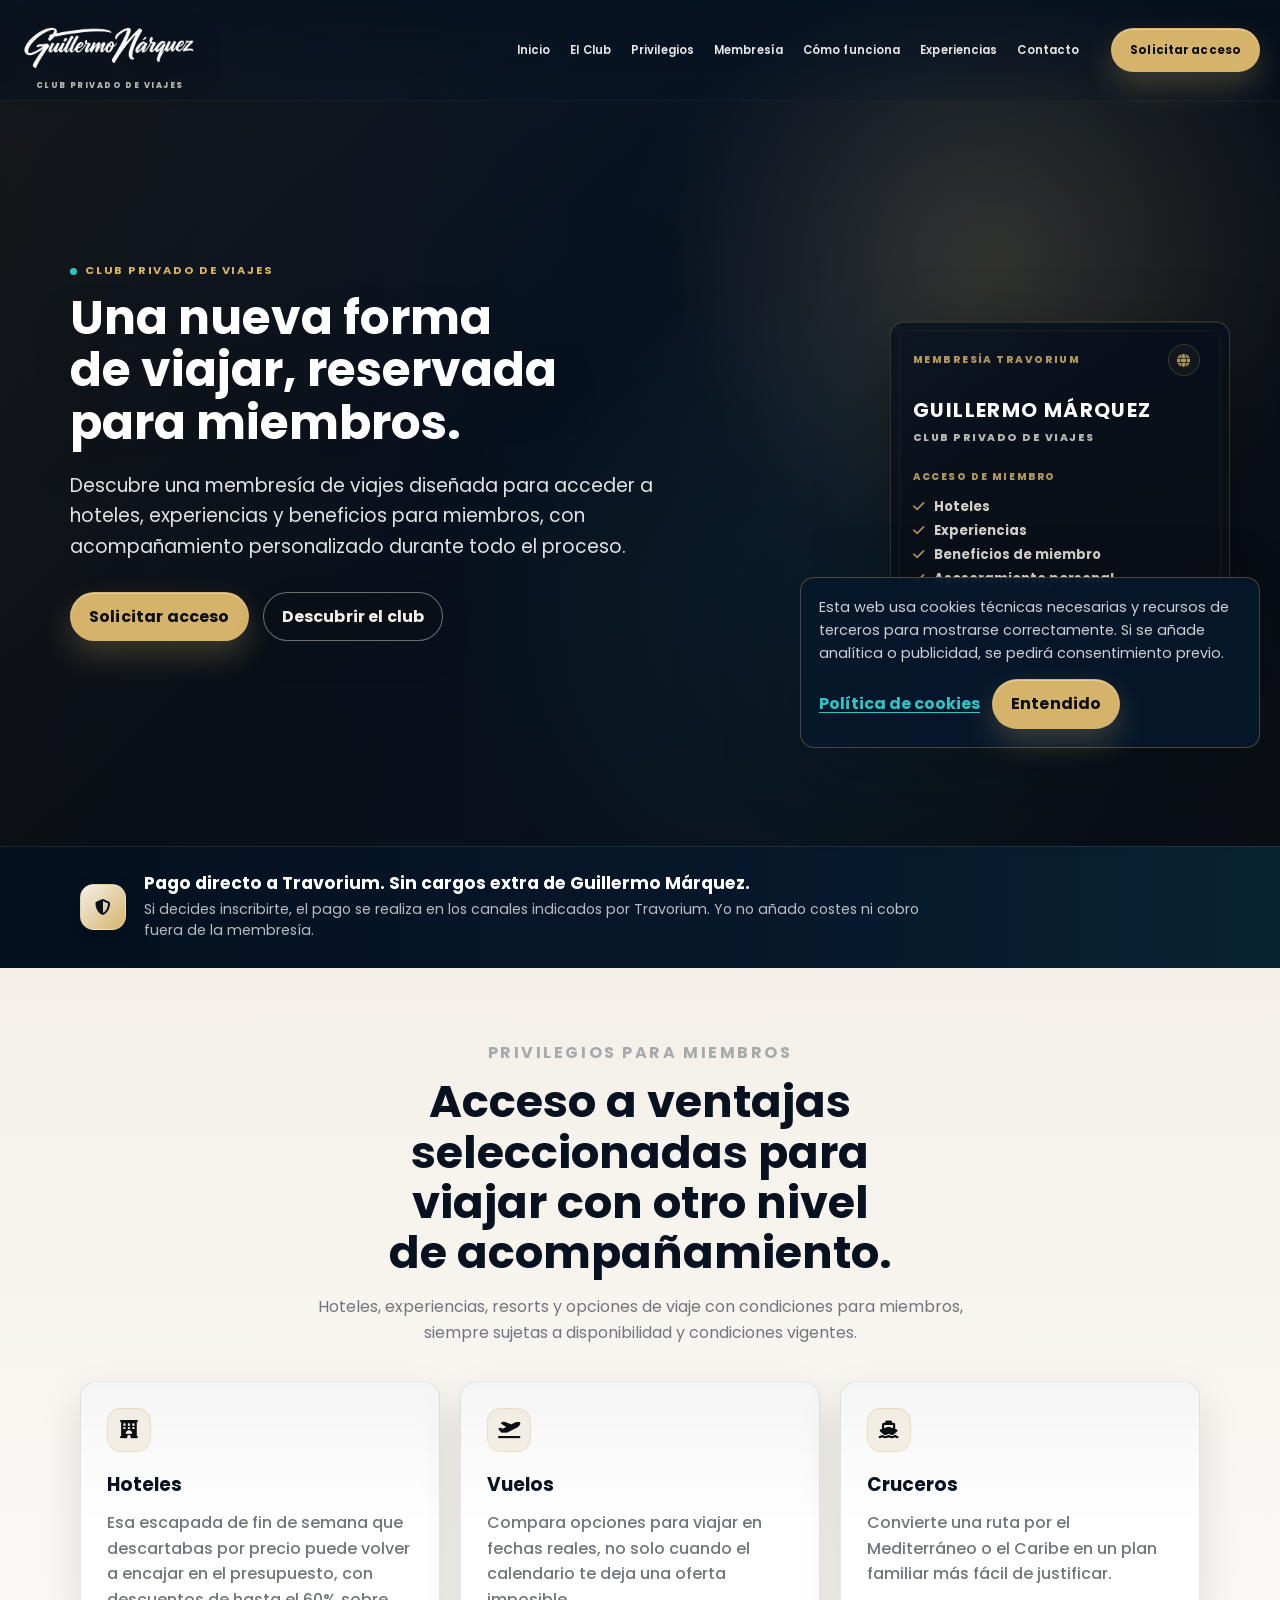
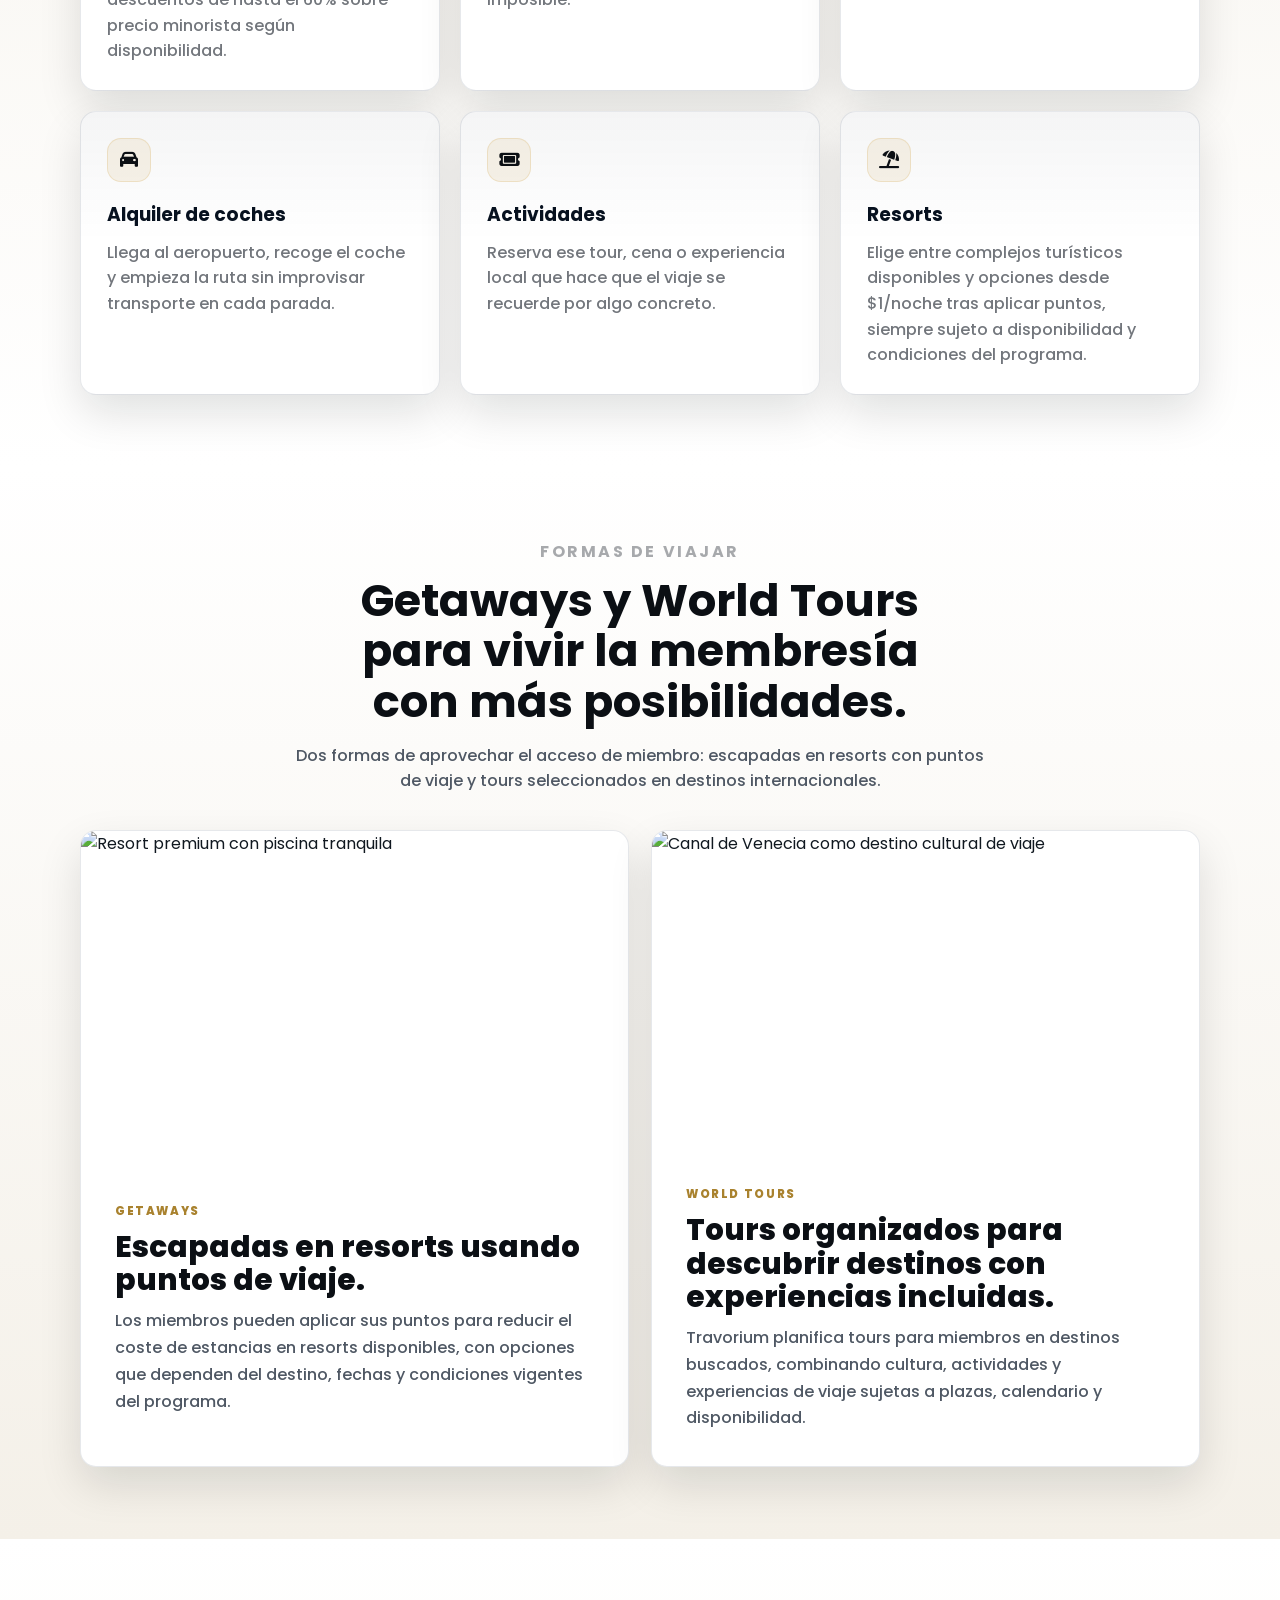
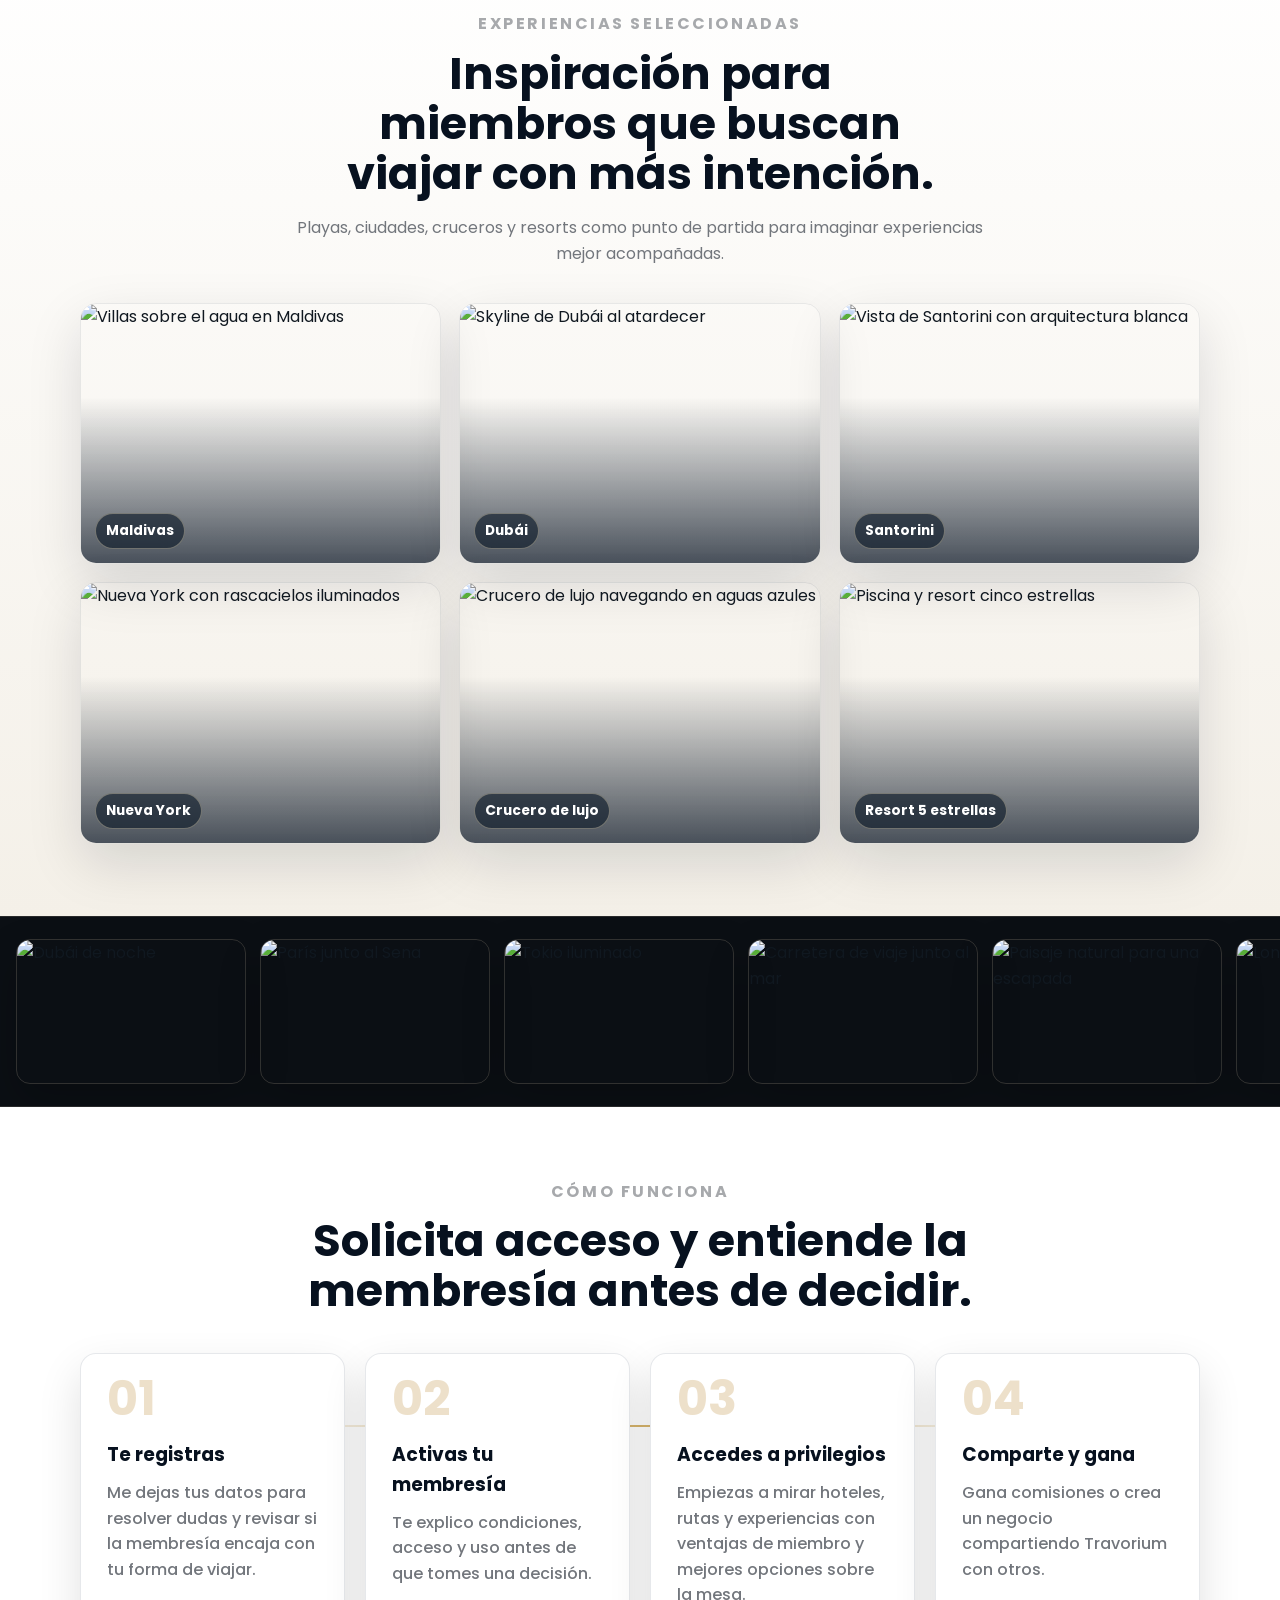
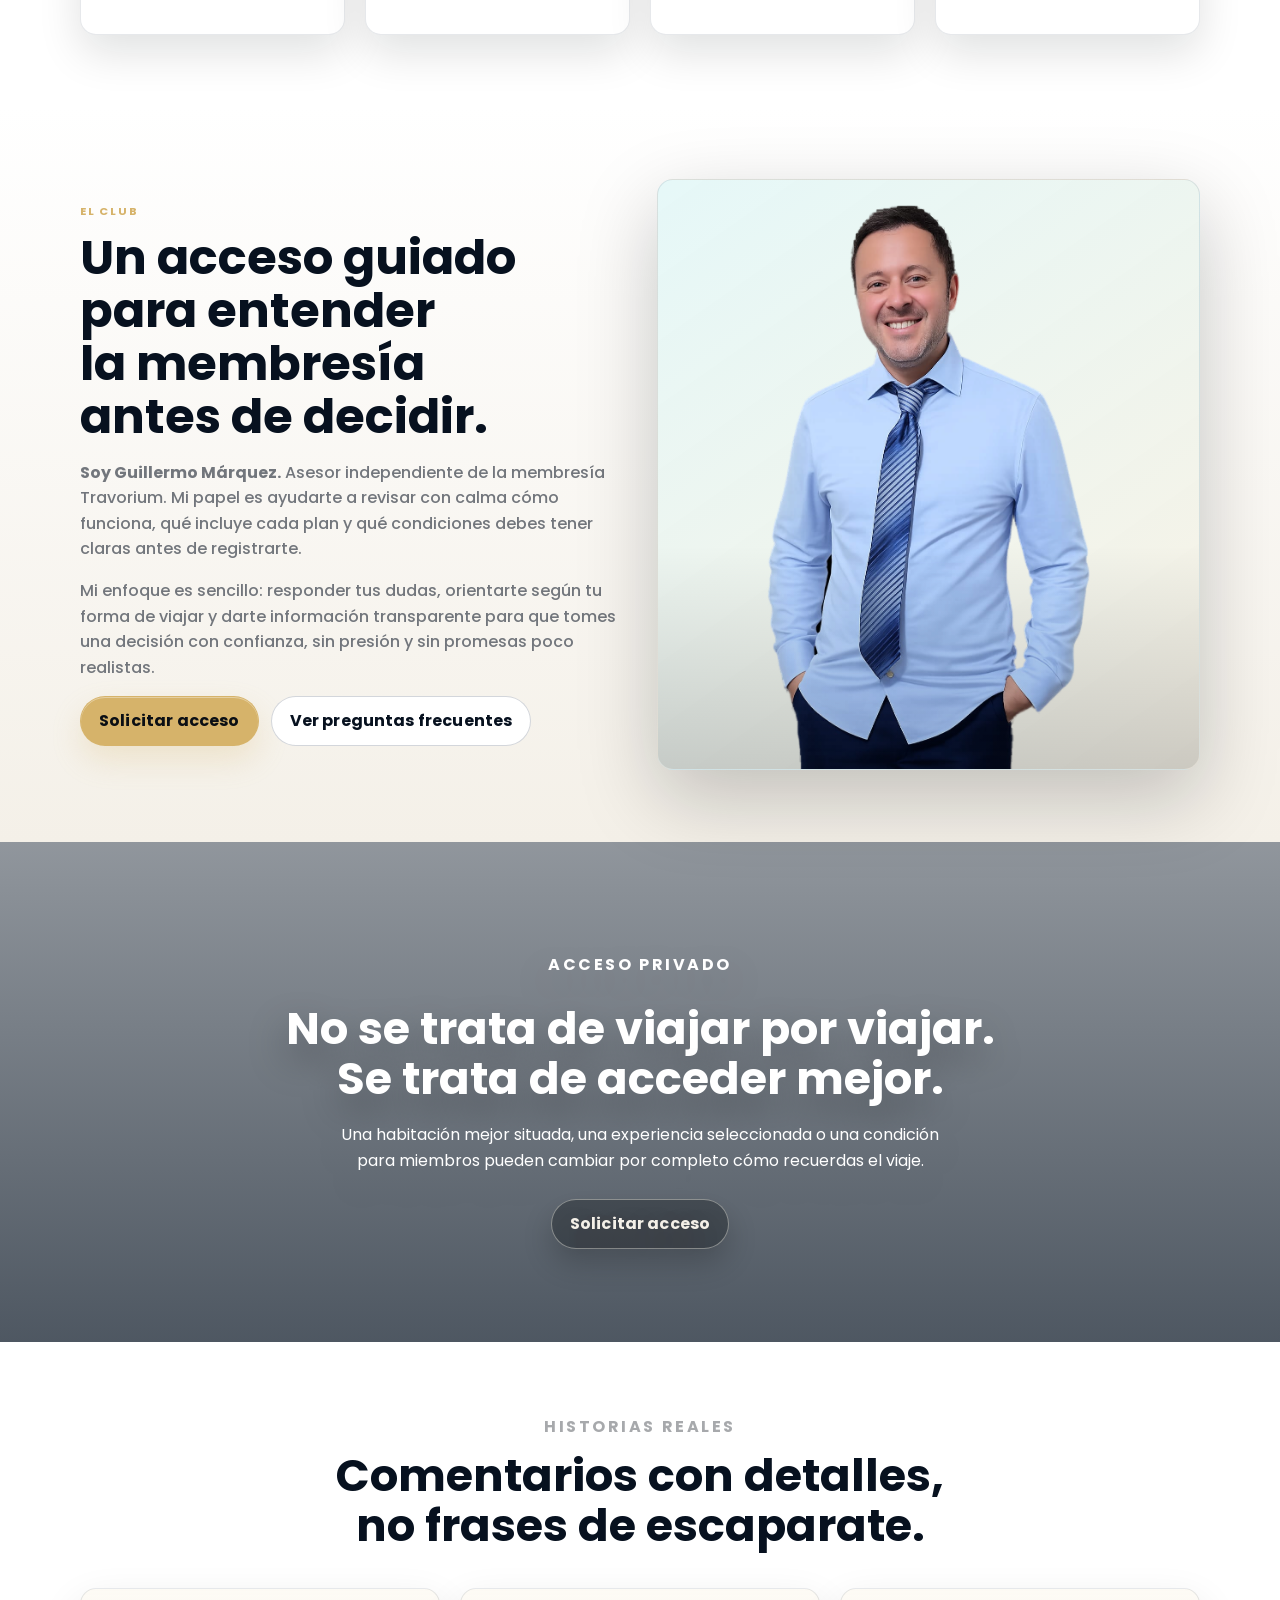
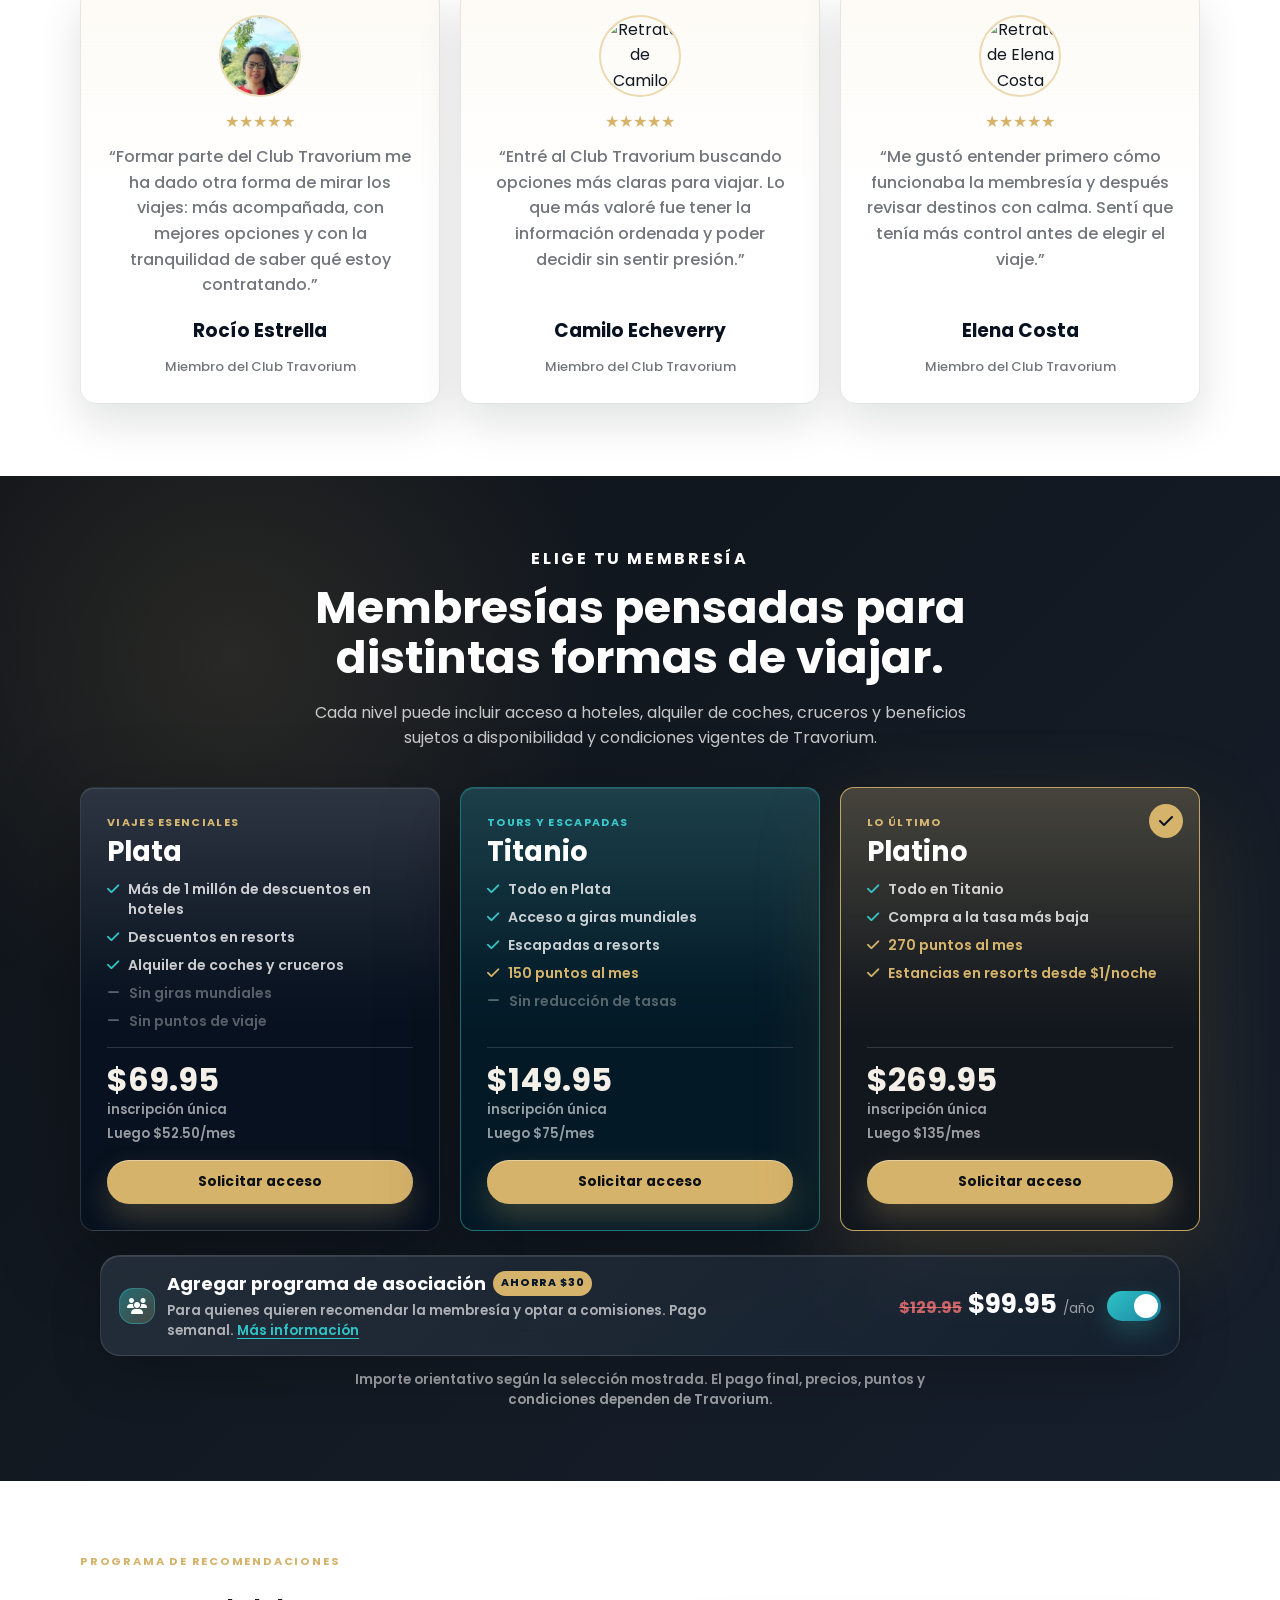
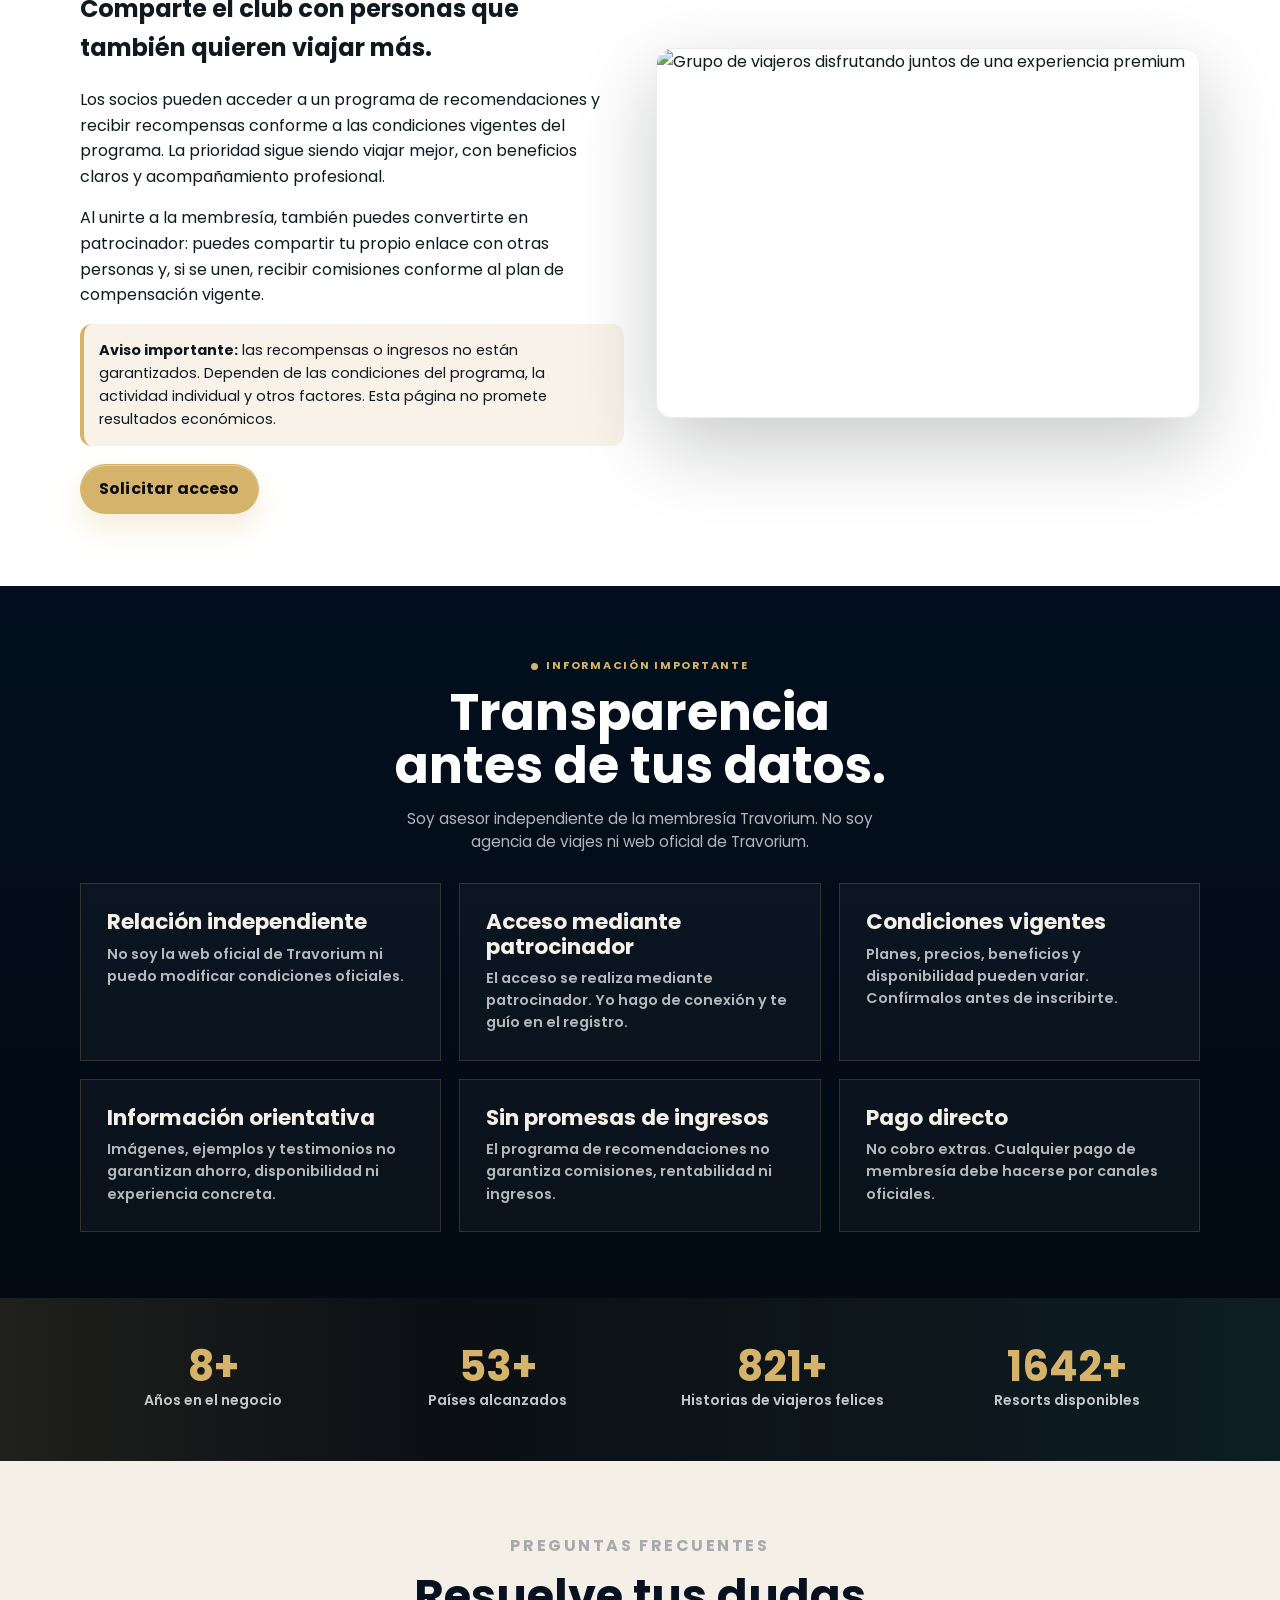
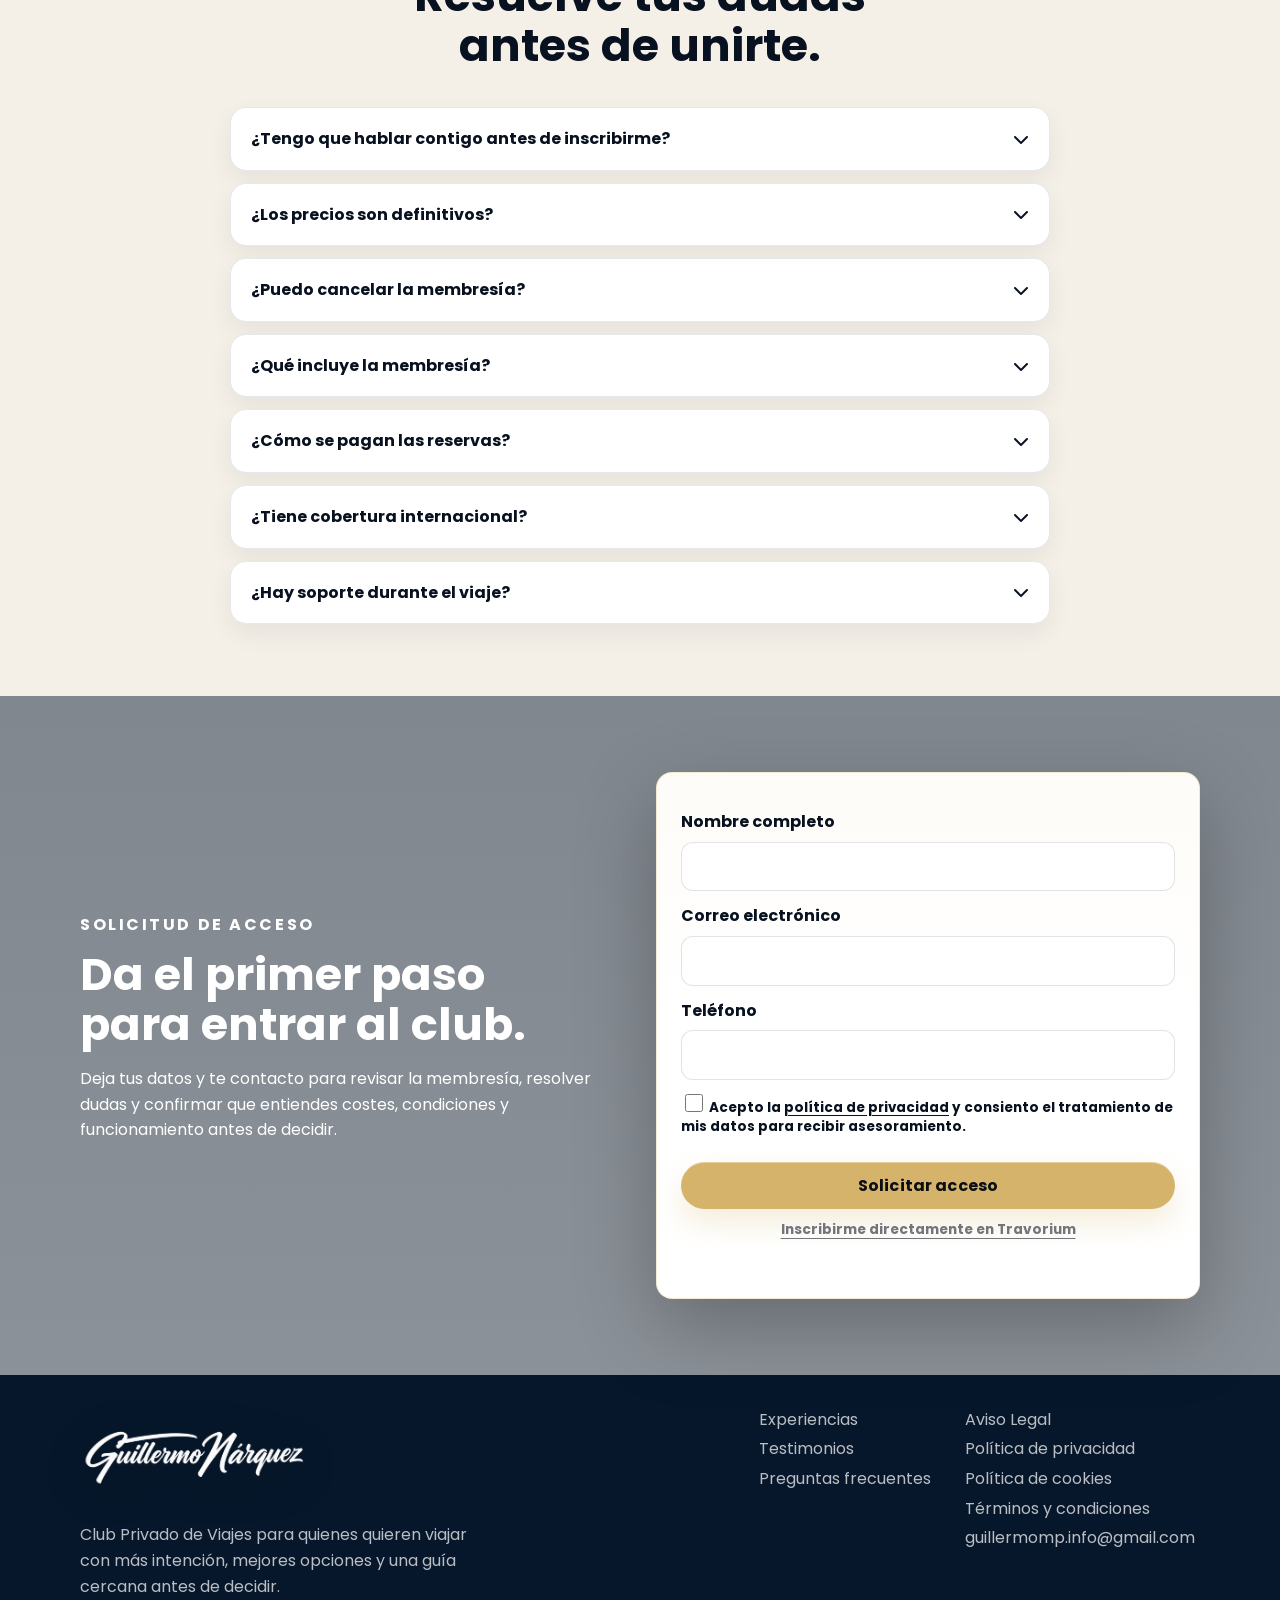
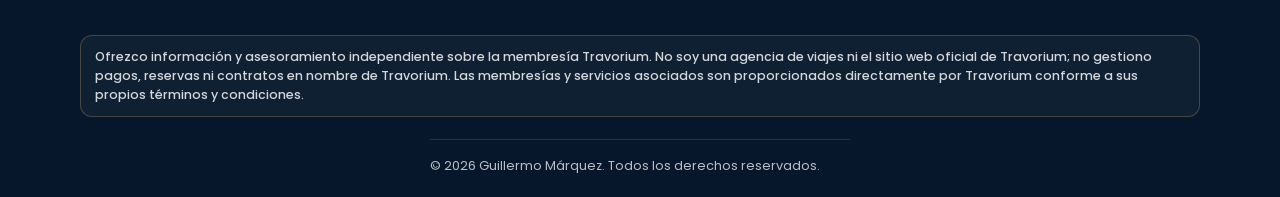
==== index.html @ 46460861 "Fix mobile agent layout and match site gold colors" ====
<!DOCTYPE html>
<html lang="es">
<head>
  <meta charset="UTF-8">
  <meta name="viewport" content="width=device-width, initial-scale=1.0">
  <title>Guillermo Márquez | Club Privado de Viajes y membresía Travorium</title>
  <meta name="description" content="Información clara sobre la membresía Travorium, acceso a opciones de viaje para miembros y asesoramiento independiente de Guillermo Márquez antes de solicitar acceso.">
  <meta name="robots" content="index, follow">
  <link rel="canonical" href="https://guillermotravel.com/">

  <meta property="og:type" content="website">
  <meta property="og:url" content="https://guillermotravel.com/">
  <meta property="og:title" content="Guillermo Márquez | Membresía de viajes y acceso a Travorium">
  <meta property="og:description" content="Conoce la membresía, sus condiciones y cómo acceder a Travorium con el acompañamiento de un afiliado independiente.">
  <meta property="og:image" content="https://images.unsplash.com/photo-1573843981267-be1999ff37cd?auto=format&amp;fit=crop&amp;w=1200&amp;q=72">
  <meta name="twitter:card" content="summary_large_image">
  <meta name="twitter:title" content="Guillermo Márquez | Acceso independiente a Travorium">
  <meta name="twitter:description" content="Información clara sobre membresía de viajes, recomendaciones y condiciones antes de decidir.">
  <meta name="twitter:image" content="https://images.unsplash.com/photo-1573843981267-be1999ff37cd?auto=format&amp;fit=crop&amp;w=1200&amp;q=72">

  <link rel="icon" href="assets/favicon.ico">
  <link rel="preconnect" href="https://assets.mixkit.co" crossorigin>
  <link rel="preconnect" href="https://images.unsplash.com" crossorigin>
  <link rel="preconnect" href="https://cdnjs.cloudflare.com" crossorigin>
  <link rel="preconnect" href="https://unpkg.com" crossorigin>
  <link rel="preconnect" href="https://fonts.googleapis.com">
  <link rel="preconnect" href="https://fonts.gstatic.com" crossorigin>
  <link rel="preload" as="image" href="https://images.unsplash.com/photo-1507525428034-b723cf961d3e?auto=format&amp;fit=crop&amp;w=1800&amp;q=72" fetchpriority="high">
  <link href="https://fonts.googleapis.com/css2?family=Poppins:wght@300;400;600;700&amp;display=swap" rel="stylesheet">
  <link rel="stylesheet" href="https://cdnjs.cloudflare.com/ajax/libs/font-awesome/6.5.2/css/all.min.css">
  <link rel="preload" href="https://unpkg.com/aos@2.3.1/dist/aos.css" as="style" onload="this.onload=null;this.rel='stylesheet'">
  <noscript><link rel="stylesheet" href="https://unpkg.com/aos@2.3.1/dist/aos.css"></noscript>
  <link rel="stylesheet" href="css/style.css?v=20261023-widget-mobile-gold">

  <script type="application/ld+json">
  {
    "@context": "https://schema.org",
    "@type": "Person",
    "name": "Guillermo Márquez",
    "url": "https://guillermotravel.com/",
    "description": "Página informativa de un patrocinador/afiliado independiente de Travorium sobre membresía de viajes y programa de recomendaciones.",
    "areaServed": "ES"
  }
  </script>
</head>
<body>
  <!-- NAVBAR -->
  <header class="site-header" id="siteHeader">
    <nav class="navbar" aria-label="Navegación principal">
      <a class="logo" href="/" aria-label="Guillermo Márquez">
        <img class="logo-wordmark" src="assets/logo-guillermo-marquez.png?v=20260914" width="2007" height="783" alt="Guillermo Márquez">
        <span class="logo-descriptor">Club Privado de Viajes</span>
      </a>

      <button class="nav-toggle" id="navToggle" type="button" aria-label="Abrir menú" aria-expanded="false">
        <span></span>
        <span></span>
        <span></span>
      </button>

      <div class="nav-menu" id="navMenu">
        <a href="#inicio">Inicio</a>
        <a href="#sobre-mi">El Club</a>
        <a href="#beneficios">Privilegios</a>
        <a href="#planes">Membresía</a>
        <a href="#como-funciona">Cómo funciona</a>
        <a href="#destinos">Experiencias</a>
        <a href="#contacto">Contacto</a>
        <a class="btn btn-gold nav-cta" href="#registro">Solicitar acceso</a>
      </div>
    </nav>
  </header>

  <main>
    <!-- HERO -->
    <section class="hero" id="inicio" aria-labelledby="hero-title">
      <div class="hero-scene" aria-hidden="true">
        <span class="hero-depth-shine"></span>
      </div>
      <div class="hero-overlay"></div>
      <div class="hero-content" data-aos="fade-up">
        <p class="eyebrow hero-eyebrow-dot">Club Privado de Viajes</p>
        <h1 id="hero-title">Una nueva forma de viajar, reservada para miembros.</h1>
        <p class="hero-subtitle">Descubre una membresía de viajes diseñada para acceder a hoteles, experiencias y beneficios para miembros, con acompañamiento personalizado durante todo el proceso.</p>
        <div class="hero-actions">
          <a class="btn btn-gold" href="#registro">Solicitar acceso</a>
          <a class="btn btn-glass" href="#beneficios">Descubrir el club</a>
        </div>
      </div>

      <aside class="hero-card membership-card" aria-label="Tarjeta de membresía de viajes" data-aos="fade-left" data-aos-delay="200">
        <div class="membership-card-top">
          <span>Membresía Travorium</span>
          <i class="fa-solid fa-globe" aria-hidden="true"></i>
        </div>
        <h2>Guillermo Márquez</h2>
        <p class="membership-card-subtitle">Club Privado de Viajes</p>
        <p class="membership-card-access">Acceso de miembro</p>
        <ul>
          <li><i class="fa-solid fa-check"></i> Hoteles</li>
          <li><i class="fa-solid fa-check"></i> Experiencias</li>
          <li><i class="fa-solid fa-check"></i> Beneficios de miembro</li>
          <li><i class="fa-solid fa-check"></i> Asesoramiento personal</li>
        </ul>
      </aside>

    </section>

    <!-- TRANSPARENCIA DE PAGO -->
    <section class="payment-strip" aria-label="Transparencia de pago">
      <div class="container payment-strip-inner" data-aos="fade-up">
        <i class="fa-solid fa-shield-halved" aria-hidden="true"></i>
        <div>
          <h2>Pago directo a Travorium. Sin cargos extra de Guillermo Márquez.</h2>
          <p>Si decides inscribirte, el pago se realiza en los canales indicados por Travorium. Yo no añado costes ni cobro fuera de la membresía.</p>
        </div>
      </div>
    </section>

    <!-- BENEFICIOS -->
    <section class="section benefits" id="beneficios">
      <div class="container">
        <div class="section-heading" data-aos="fade-up">
          <p class="eyebrow">Privilegios para miembros</p>
          <h2>Acceso a ventajas seleccionadas para viajar con otro nivel de acompañamiento.</h2>
          <p>Hoteles, experiencias, resorts y opciones de viaje con condiciones para miembros, siempre sujetas a disponibilidad y condiciones vigentes.</p>
        </div>

        <div class="benefit-grid">
          <article class="benefit-card" data-aos="fade-up">
            <i class="fa-solid fa-hotel"></i>
            <h3>Hoteles</h3>
            <p>Esa escapada de fin de semana que descartabas por precio puede volver a encajar en el presupuesto, con descuentos de hasta el 60% sobre precio minorista según disponibilidad.</p>
          </article>
          <article class="benefit-card" data-aos="fade-up" data-aos-delay="80">
            <i class="fa-solid fa-plane-departure"></i>
            <h3>Vuelos</h3>
            <p>Compara opciones para viajar en fechas reales, no solo cuando el calendario te deja una oferta imposible.</p>
          </article>
          <article class="benefit-card" data-aos="fade-up" data-aos-delay="160">
            <i class="fa-solid fa-ship"></i>
            <h3>Cruceros</h3>
            <p>Convierte una ruta por el Mediterráneo o el Caribe en un plan familiar más fácil de justificar.</p>
          </article>
          <article class="benefit-card" data-aos="fade-up">
            <i class="fa-solid fa-car"></i>
            <h3>Alquiler de coches</h3>
            <p>Llega al aeropuerto, recoge el coche y empieza la ruta sin improvisar transporte en cada parada.</p>
          </article>
          <article class="benefit-card" data-aos="fade-up" data-aos-delay="80">
            <i class="fa-solid fa-ticket"></i>
            <h3>Actividades</h3>
            <p>Reserva ese tour, cena o experiencia local que hace que el viaje se recuerde por algo concreto.</p>
          </article>
          <article class="benefit-card" data-aos="fade-up" data-aos-delay="160">
            <i class="fa-solid fa-umbrella-beach"></i>
            <h3>Resorts</h3>
            <p>Elige entre complejos turísticos disponibles y opciones desde $1/noche tras aplicar puntos, siempre sujeto a disponibilidad y condiciones del programa.</p>
          </article>
        </div>
      </div>
    </section>

    <!-- GETAWAYS Y WORLD TOURS -->
    <section class="section travel-programs" aria-labelledby="travel-programs-title">
      <div class="container">
        <div class="section-heading" data-aos="fade-up">
          <p class="eyebrow">Formas de viajar</p>
          <h2 id="travel-programs-title">Getaways y World Tours para vivir la membresía con más posibilidades.</h2>
          <p>Dos formas de aprovechar el acceso de miembro: escapadas en resorts con puntos de viaje y tours seleccionados en destinos internacionales.</p>
        </div>

        <div class="travel-program-grid">
          <article class="travel-program-card" data-aos="fade-right">
            <img src="https://images.unsplash.com/photo-1540541338287-41700207dee6?auto=format&amp;fit=crop&amp;w=900&amp;q=72" width="900" height="620" loading="lazy" decoding="async" fetchpriority="low" alt="Resort premium con piscina tranquila">
            <div>
              <p class="program-kicker">Getaways</p>
              <h3>Escapadas en resorts usando puntos de viaje.</h3>
              <p>Los miembros pueden aplicar sus puntos para reducir el coste de estancias en resorts disponibles, con opciones que dependen del destino, fechas y condiciones vigentes del programa.</p>
            </div>
          </article>

          <article class="travel-program-card" data-aos="fade-left" data-aos-delay="100">
            <img src="https://images.unsplash.com/photo-1523906834658-6e24ef2386f9?auto=format&amp;fit=crop&amp;w=900&amp;q=72" width="900" height="620" loading="lazy" decoding="async" fetchpriority="low" alt="Canal de Venecia como destino cultural de viaje">
            <div>
              <p class="program-kicker">World Tours</p>
              <h3>Tours organizados para descubrir destinos con experiencias incluidas.</h3>
              <p>Travorium planifica tours para miembros en destinos buscados, combinando cultura, actividades y experiencias de viaje sujetas a plazas, calendario y disponibilidad.</p>
            </div>
          </article>
        </div>
      </div>
    </section>

    <!-- GALERIA DE DESTINOS -->
    <section class="section destination-gallery" id="destinos">
      <div class="container">
        <div class="section-heading" data-aos="fade-up">
          <p class="eyebrow">Experiencias seleccionadas</p>
          <h2>Inspiración para miembros que buscan viajar con más intención.</h2>
          <p>Playas, ciudades, cruceros y resorts como punto de partida para imaginar experiencias mejor acompañadas.</p>
        </div>
        <div class="destination-grid">
          <figure class="destination-card" data-aos="fade-up">
            <img src="https://images.unsplash.com/photo-1573843981267-be1999ff37cd?auto=format&amp;fit=crop&amp;w=720&amp;q=72" srcset="https://images.unsplash.com/photo-1573843981267-be1999ff37cd?auto=format&amp;fit=crop&amp;w=480&amp;q=68 480w, https://images.unsplash.com/photo-1573843981267-be1999ff37cd?auto=format&amp;fit=crop&amp;w=720&amp;q=72 720w, https://images.unsplash.com/photo-1573843981267-be1999ff37cd?auto=format&amp;fit=crop&amp;w=960&amp;q=74 960w" sizes="(min-width: 1024px) 31vw, (min-width: 480px) 48vw, calc(100vw - 40px)" width="720" height="520" loading="lazy" decoding="async" fetchpriority="low" alt="Villas sobre el agua en Maldivas">
            <figcaption>Maldivas</figcaption>
          </figure>
          <figure class="destination-card" data-aos="fade-up" data-aos-delay="120">
            <img src="https://images.unsplash.com/photo-1512453979798-5ea266f8880c?auto=format&amp;fit=crop&amp;w=720&amp;q=72" srcset="https://images.unsplash.com/photo-1512453979798-5ea266f8880c?auto=format&amp;fit=crop&amp;w=480&amp;q=68 480w, https://images.unsplash.com/photo-1512453979798-5ea266f8880c?auto=format&amp;fit=crop&amp;w=720&amp;q=72 720w, https://images.unsplash.com/photo-1512453979798-5ea266f8880c?auto=format&amp;fit=crop&amp;w=960&amp;q=74 960w" sizes="(min-width: 1024px) 31vw, (min-width: 480px) 48vw, calc(100vw - 40px)" width="720" height="520" loading="lazy" decoding="async" fetchpriority="low" alt="Skyline de Dubái al atardecer">
            <figcaption>Dubái</figcaption>
          </figure>
          <figure class="destination-card" data-aos="fade-up" data-aos-delay="240">
            <img src="https://images.unsplash.com/photo-1570077188670-e3a8d69ac5ff?auto=format&amp;fit=crop&amp;w=720&amp;q=72" srcset="https://images.unsplash.com/photo-1570077188670-e3a8d69ac5ff?auto=format&amp;fit=crop&amp;w=480&amp;q=68 480w, https://images.unsplash.com/photo-1570077188670-e3a8d69ac5ff?auto=format&amp;fit=crop&amp;w=720&amp;q=72 720w, https://images.unsplash.com/photo-1570077188670-e3a8d69ac5ff?auto=format&amp;fit=crop&amp;w=960&amp;q=74 960w" sizes="(min-width: 1024px) 31vw, (min-width: 480px) 48vw, calc(100vw - 40px)" width="720" height="520" loading="lazy" decoding="async" fetchpriority="low" alt="Vista de Santorini con arquitectura blanca">
            <figcaption>Santorini</figcaption>
          </figure>
          <figure class="destination-card" data-aos="fade-up">
            <img src="https://images.unsplash.com/photo-1534430480872-3498386e7856?auto=format&amp;fit=crop&amp;w=720&amp;q=72" srcset="https://images.unsplash.com/photo-1534430480872-3498386e7856?auto=format&amp;fit=crop&amp;w=480&amp;q=68 480w, https://images.unsplash.com/photo-1534430480872-3498386e7856?auto=format&amp;fit=crop&amp;w=720&amp;q=72 720w, https://images.unsplash.com/photo-1534430480872-3498386e7856?auto=format&amp;fit=crop&amp;w=960&amp;q=74 960w" sizes="(min-width: 1024px) 31vw, (min-width: 480px) 48vw, calc(100vw - 40px)" width="720" height="520" loading="lazy" decoding="async" fetchpriority="low" alt="Nueva York con rascacielos iluminados">
            <figcaption>Nueva York</figcaption>
          </figure>
          <figure class="destination-card" data-aos="fade-up" data-aos-delay="120">
            <img src="https://images.unsplash.com/photo-1548574505-5e239809ee19?auto=format&amp;fit=crop&amp;w=720&amp;q=72" srcset="https://images.unsplash.com/photo-1548574505-5e239809ee19?auto=format&amp;fit=crop&amp;w=480&amp;q=68 480w, https://images.unsplash.com/photo-1548574505-5e239809ee19?auto=format&amp;fit=crop&amp;w=720&amp;q=72 720w, https://images.unsplash.com/photo-1548574505-5e239809ee19?auto=format&amp;fit=crop&amp;w=960&amp;q=74 960w" sizes="(min-width: 1024px) 31vw, (min-width: 480px) 48vw, calc(100vw - 40px)" width="720" height="520" loading="lazy" decoding="async" fetchpriority="low" alt="Crucero de lujo navegando en aguas azules">
            <figcaption>Crucero de lujo</figcaption>
          </figure>
          <figure class="destination-card" data-aos="fade-up" data-aos-delay="240">
            <img src="https://images.unsplash.com/photo-1566073771259-6a8506099945?auto=format&amp;fit=crop&amp;w=720&amp;q=72" srcset="https://images.unsplash.com/photo-1566073771259-6a8506099945?auto=format&amp;fit=crop&amp;w=480&amp;q=68 480w, https://images.unsplash.com/photo-1566073771259-6a8506099945?auto=format&amp;fit=crop&amp;w=720&amp;q=72 720w, https://images.unsplash.com/photo-1566073771259-6a8506099945?auto=format&amp;fit=crop&amp;w=960&amp;q=74 960w" sizes="(min-width: 1024px) 31vw, (min-width: 480px) 48vw, calc(100vw - 40px)" width="720" height="520" loading="lazy" decoding="async" fetchpriority="low" alt="Piscina y resort cinco estrellas">
            <figcaption>Resort 5 estrellas</figcaption>
          </figure>
        </div>
      </div>
    </section>

    <!-- CINTA DE FOTOS -->
    <section class="photo-ribbon" aria-label="Inspiración de destinos">
      <div class="photo-track">
        <img src="https://images.unsplash.com/photo-1518684079-3c830dcef090?auto=format&amp;fit=crop&amp;w=320&amp;q=64" width="260" height="170" loading="lazy" decoding="async" fetchpriority="low" alt="Dubái de noche">
        <img src="https://images.unsplash.com/photo-1499856871958-5b9627545d1a?auto=format&amp;fit=crop&amp;w=320&amp;q=64" width="260" height="170" loading="lazy" decoding="async" fetchpriority="low" alt="París junto al Sena">
        <img src="https://images.unsplash.com/photo-1503899036084-c55cdd92da26?auto=format&amp;fit=crop&amp;w=320&amp;q=64" width="260" height="170" loading="lazy" decoding="async" fetchpriority="low" alt="Tokio iluminado">
        <img src="https://images.unsplash.com/photo-1506929562872-bb421503ef21?auto=format&amp;fit=crop&amp;w=320&amp;q=64" width="260" height="170" loading="lazy" decoding="async" fetchpriority="low" alt="Carretera de viaje junto al mar">
        <img src="https://images.unsplash.com/photo-1500530855697-b586d89ba3ee?auto=format&amp;fit=crop&amp;w=320&amp;q=64" width="260" height="170" loading="lazy" decoding="async" fetchpriority="low" alt="Paisaje natural para una escapada">
        <img src="https://images.unsplash.com/photo-1505761671935-60b3a7427bad?auto=format&amp;fit=crop&amp;w=320&amp;q=64" width="260" height="170" loading="lazy" decoding="async" fetchpriority="low" alt="Londres al atardecer">
        <img src="https://images.unsplash.com/photo-1526772662000-3f88f10405ff?auto=format&amp;fit=crop&amp;w=320&amp;q=64" width="260" height="170" loading="lazy" decoding="async" fetchpriority="low" alt="Viajeros caminando en destino">
        <img src="https://images.unsplash.com/photo-1528127269322-539801943592?auto=format&amp;fit=crop&amp;w=320&amp;q=64" width="260" height="170" loading="lazy" decoding="async" fetchpriority="low" alt="Bahía con barcos tradicionales">
        <img src="https://images.unsplash.com/photo-1566073771259-6a8506099945?auto=format&amp;fit=crop&amp;w=320&amp;q=64" width="260" height="170" loading="lazy" decoding="async" fetchpriority="low" alt="Resort cinco estrellas con piscina">
        <img src="https://images.unsplash.com/photo-1573843981267-be1999ff37cd?auto=format&amp;fit=crop&amp;w=320&amp;q=64" width="260" height="170" loading="lazy" decoding="async" fetchpriority="low" alt="Villas premium sobre el agua">
        <img src="https://images.unsplash.com/photo-1542314831-068cd1dbfeeb?auto=format&amp;fit=crop&amp;w=320&amp;q=64" width="260" height="170" loading="lazy" decoding="async" fetchpriority="low" alt="Hotel boutique de lujo">
        <img src="https://images.unsplash.com/photo-1540541338287-41700207dee6?auto=format&amp;fit=crop&amp;w=320&amp;q=64" width="260" height="170" loading="lazy" decoding="async" fetchpriority="low" alt="Piscina tranquila en hotel premium">
        <img src="https://images.unsplash.com/photo-1518684079-3c830dcef090?auto=format&amp;fit=crop&amp;w=320&amp;q=64" width="260" height="170" loading="lazy" decoding="async" fetchpriority="low" alt="">
        <img src="https://images.unsplash.com/photo-1499856871958-5b9627545d1a?auto=format&amp;fit=crop&amp;w=320&amp;q=64" width="260" height="170" loading="lazy" decoding="async" fetchpriority="low" alt="">
        <img src="https://images.unsplash.com/photo-1503899036084-c55cdd92da26?auto=format&amp;fit=crop&amp;w=320&amp;q=64" width="260" height="170" loading="lazy" decoding="async" fetchpriority="low" alt="">
        <img src="https://images.unsplash.com/photo-1506929562872-bb421503ef21?auto=format&amp;fit=crop&amp;w=320&amp;q=64" width="260" height="170" loading="lazy" decoding="async" fetchpriority="low" alt="">
        <img src="https://images.unsplash.com/photo-1500530855697-b586d89ba3ee?auto=format&amp;fit=crop&amp;w=320&amp;q=64" width="260" height="170" loading="lazy" decoding="async" fetchpriority="low" alt="">
        <img src="https://images.unsplash.com/photo-1505761671935-60b3a7427bad?auto=format&amp;fit=crop&amp;w=320&amp;q=64" width="260" height="170" loading="lazy" decoding="async" fetchpriority="low" alt="">
        <img src="https://images.unsplash.com/photo-1526772662000-3f88f10405ff?auto=format&amp;fit=crop&amp;w=320&amp;q=64" width="260" height="170" loading="lazy" decoding="async" fetchpriority="low" alt="">
        <img src="https://images.unsplash.com/photo-1528127269322-539801943592?auto=format&amp;fit=crop&amp;w=320&amp;q=64" width="260" height="170" loading="lazy" decoding="async" fetchpriority="low" alt="">
        <img src="https://images.unsplash.com/photo-1566073771259-6a8506099945?auto=format&amp;fit=crop&amp;w=320&amp;q=64" width="260" height="170" loading="lazy" decoding="async" fetchpriority="low" alt="">
        <img src="https://images.unsplash.com/photo-1573843981267-be1999ff37cd?auto=format&amp;fit=crop&amp;w=320&amp;q=64" width="260" height="170" loading="lazy" decoding="async" fetchpriority="low" alt="">
        <img src="https://images.unsplash.com/photo-1542314831-068cd1dbfeeb?auto=format&amp;fit=crop&amp;w=320&amp;q=64" width="260" height="170" loading="lazy" decoding="async" fetchpriority="low" alt="">
        <img src="https://images.unsplash.com/photo-1540541338287-41700207dee6?auto=format&amp;fit=crop&amp;w=320&amp;q=64" width="260" height="170" loading="lazy" decoding="async" fetchpriority="low" alt="">
      </div>
    </section>

    <!-- COMO FUNCIONA -->
    <section class="section steps" id="como-funciona">
      <div class="container">
        <div class="section-heading" data-aos="fade-up">
          <p class="eyebrow">Cómo funciona</p>
          <h2>Solicita acceso y entiende la membresía antes de decidir.</h2>
        </div>
        <div class="steps-grid">
          <article class="step-card" data-aos="fade-right">
            <span>01</span>
            <h3>Te registras</h3>
            <p>Me dejas tus datos para resolver dudas y revisar si la membresía encaja con tu forma de viajar.</p>
          </article>
          <article class="step-card" data-aos="fade-up">
            <span>02</span>
            <h3>Activas tu membresía</h3>
            <p>Te explico condiciones, acceso y uso antes de que tomes una decisión.</p>
          </article>
          <article class="step-card" data-aos="fade-left">
            <span>03</span>
            <h3>Accedes a privilegios</h3>
            <p>Empiezas a mirar hoteles, rutas y experiencias con ventajas de miembro y mejores opciones sobre la mesa.</p>
          </article>
          <article class="step-card" data-aos="fade-left">
            <span>04</span>
            <h3>Comparte y gana</h3>
            <p>Gana comisiones o crea un negocio compartiendo Travorium con otros.</p>
          </article>
        </div>
      </div>
    </section>

    <!-- SOBRE MI -->
    <section class="section about-me" id="sobre-mi">
      <div class="container about-me-layout">
        <div class="about-me-copy" data-aos="fade-right">
          <p class="eyebrow">El Club</p>
          <h2>Un acceso guiado para entender la membresía antes de decidir.</h2>
          <p><strong>Soy Guillermo Márquez.</strong> Asesor independiente de la membresía Travorium. Mi papel es ayudarte a revisar con calma cómo funciona, qué incluye cada plan y qué condiciones debes tener claras antes de registrarte.</p>
          <p>Mi enfoque es sencillo: responder tus dudas, orientarte según tu forma de viajar y darte información transparente para que tomes una decisión con confianza, sin presión y sin promesas poco realistas.</p>
          <div class="button-row">
            <a class="btn btn-gold" href="#registro">Solicitar acceso</a>
            <a class="btn btn-outline" href="#faq">Ver preguntas frecuentes</a>
          </div>
        </div>
        <div class="about-me-photo" data-aos="fade-left">
          <img src="assets/asesor-guillermo-marquez.png?v=20260924-clean-cutout-v2" width="823" height="1344" loading="lazy" decoding="async" fetchpriority="low" alt="Guillermo Márquez, asesor independiente">
        </div>
      </div>
    </section>

    <!-- PREMIUM -->
    <section class="premium-band" aria-labelledby="premium-title">
      <div class="premium-content" data-aos="fade-up">
        <p class="eyebrow">Acceso privado</p>
        <h2 id="premium-title">No se trata de viajar por viajar. Se trata de acceder mejor.</h2>
        <p>Una habitación mejor situada, una experiencia seleccionada o una condición para miembros pueden cambiar por completo cómo recuerdas el viaje.</p>
        <a class="btn btn-glass" href="#registro">Solicitar acceso</a>
      </div>
    </section>

    <!-- TESTIMONIOS -->
    <section class="section testimonials" id="testimonios">
      <div class="container">
        <div class="section-heading" data-aos="fade-up">
          <p class="eyebrow">Historias reales</p>
          <h2>Comentarios con detalles, no frases de escaparate.</h2>
        </div>
        <div class="testimonial-grid">
          <article class="testimonial-card" data-aos="fade-up">
            <img src="assets/miembro-club-travorium.jpeg" width="152" height="152" loading="lazy" decoding="async" fetchpriority="low" alt="Miembro del Club Travorium">
            <div class="stars" aria-label="Cinco estrellas">★★★★★</div>
            <p>“Formar parte del Club Travorium me ha dado otra forma de mirar los viajes: más acompañada, con mejores opciones y con la tranquilidad de saber qué estoy contratando.”</p>
            <h3>Rocío Estrella</h3>
            <p class="testimonial-role">Miembro del Club Travorium</p>
          </article>
          <article class="testimonial-card" data-aos="fade-up" data-aos-delay="80">
            <img src="https://images.unsplash.com/photo-1507003211169-0a1dd7228f2d?auto=format&amp;fit=crop&amp;w=180&amp;q=72" width="152" height="152" loading="lazy" decoding="async" fetchpriority="low" alt="Retrato de Camilo Echeverry">
            <div class="stars" aria-label="Cinco estrellas">★★★★★</div>
            <p>“Entré al Club Travorium buscando opciones más claras para viajar. Lo que más valoré fue tener la información ordenada y poder decidir sin sentir presión.”</p>
            <h3>Camilo Echeverry</h3>
            <p class="testimonial-role">Miembro del Club Travorium</p>
          </article>
          <article class="testimonial-card" data-aos="fade-up" data-aos-delay="160">
            <img src="https://images.unsplash.com/photo-1534528741775-53994a69daeb?auto=format&amp;fit=crop&amp;w=160&amp;q=72" width="152" height="152" loading="lazy" decoding="async" fetchpriority="low" alt="Retrato de Elena Costa">
            <div class="stars" aria-label="Cinco estrellas">★★★★★</div>
            <p>“Me gustó entender primero cómo funcionaba la membresía y después revisar destinos con calma. Sentí que tenía más control antes de elegir el viaje.”</p>
            <h3>Elena Costa</h3>
            <p class="testimonial-role">Miembro del Club Travorium</p>
          </article>
        </div>
      </div>
    </section>

    <!-- PLANES -->
    <section class="section membership-plans" id="planes">
      <div class="container">
        <div class="section-heading" data-aos="fade-up">
          <p class="eyebrow">Elige tu membresía</p>
          <h2>Membresías pensadas para distintas formas de viajar.</h2>
          <p>Cada nivel puede incluir acceso a hoteles, alquiler de coches, cruceros y beneficios sujetos a disponibilidad y condiciones vigentes de Travorium.</p>
        </div>

        <div class="plans-grid">
          <article class="plan-card plan-silver" data-aos="fade-up">
            <p class="plan-category">Viajes esenciales</p>
            <h3>Plata</h3>
            <ul>
              <li><i class="fa-solid fa-check"></i> Más de 1 millón de descuentos en hoteles</li>
              <li><i class="fa-solid fa-check"></i> Descuentos en resorts</li>
              <li><i class="fa-solid fa-check"></i> Alquiler de coches y cruceros</li>
              <li class="muted"><i class="fa-solid fa-minus"></i> Sin giras mundiales</li>
              <li class="muted"><i class="fa-solid fa-minus"></i> Sin puntos de viaje</li>
            </ul>
            <div class="plan-price">
              <strong>$69.95</strong>
              <span>inscripción única</span>
              <span>Luego $52.50/mes</span>
            </div>
            <a class="btn btn-gold btn-full" href="#registro">Solicitar acceso</a>
          </article>

          <article class="plan-card plan-titanium" data-aos="fade-up" data-aos-delay="120">
            <p class="plan-category">Tours y escapadas</p>
            <h3>Titanio</h3>
            <ul>
              <li><i class="fa-solid fa-check"></i> Todo en Plata</li>
              <li><i class="fa-solid fa-check"></i> Acceso a giras mundiales</li>
              <li><i class="fa-solid fa-check"></i> Escapadas a resorts</li>
              <li class="highlight"><i class="fa-solid fa-check"></i> 150 puntos al mes</li>
              <li class="muted"><i class="fa-solid fa-minus"></i> Sin reducción de tasas</li>
            </ul>
            <div class="plan-price">
              <strong>$149.95</strong>
              <span>inscripción única</span>
              <span>Luego $75/mes</span>
            </div>
            <a class="btn btn-gold btn-full" href="#registro">Solicitar acceso</a>
          </article>

          <article class="plan-card plan-platinum featured" data-aos="fade-up" data-aos-delay="240">
            <span class="plan-badge"><i class="fa-solid fa-check"></i></span>
            <p class="plan-category">Lo último</p>
            <h3>Platino</h3>
            <ul>
              <li><i class="fa-solid fa-check"></i> Todo en Titanio</li>
              <li><i class="fa-solid fa-check"></i> Compra a la tasa más baja</li>
              <li class="highlight"><i class="fa-solid fa-check"></i> 270 puntos al mes</li>
              <li class="highlight"><i class="fa-solid fa-check"></i> Estancias en resorts desde $1/noche</li>
            </ul>
            <div class="plan-price">
              <strong>$269.95</strong>
              <span>inscripción única</span>
              <span>Luego $135/mes</span>
            </div>
            <a class="btn btn-gold btn-full" href="#registro">Solicitar acceso</a>
          </article>
        </div>

        <div class="checkout-summary">
          <label class="checkout-addon" for="associationToggle">
            <span class="addon-icon"><i class="fa-solid fa-users" aria-hidden="true"></i></span>
            <span class="addon-copy">
              <span class="addon-title">
                <strong>Agregar programa de asociación</strong>
                <small>Ahorra $30</small>
              </span>
              <em>Para quienes quieren recomendar la membresía y optar a comisiones. Pago semanal. <a href="#recomendaciones">Más información</a></em>
            </span>
            <span class="addon-price">
              <del>$129.95</del>
              <strong>$99.95</strong>
              <span>/año</span>
            </span>
            <input id="associationToggle" type="checkbox" checked aria-label="Agregar programa de asociación">
            <span class="addon-switch" aria-hidden="true"></span>
          </label>

          <div class="checkout-bar">
            <div class="checkout-plan">
              <strong>Membresía Platino</strong>
              <span>$269.95 + $135.00/mes</span>
            </div>
            <button class="checkout-pill" id="checkoutAddonButton" type="button" aria-pressed="true" aria-label="Quitar asociación opcional">
              <i class="fa-solid fa-square-check" id="checkoutAddonIcon" aria-hidden="true"></i>
              <span id="checkoutAddonLabel">+ Asociación $99.95/año</span>
            </button>
            <div class="checkout-total">
              <span>Total hoy</span>
              <strong id="checkoutTotal">$369.90</strong>
            </div>
            <a class="btn btn-gold" href="#registro">Solicitar acceso</a>
          </div>

          <p class="checkout-disclaimer">Importe orientativo según la selección mostrada. El pago final, precios, puntos y condiciones dependen de Travorium.</p>
        </div>
      </div>
    </section>

    <!-- RECOMENDACIONES -->
    <section class="section referral" id="recomendaciones">
      <div class="container referral-layout">
        <div data-aos="fade-right">
          <p class="eyebrow">Programa de recomendaciones</p>
          <h2>Comparte el club con personas que también quieren viajar más.</h2>
          <p>Los socios pueden acceder a un programa de recomendaciones y recibir recompensas conforme a las condiciones vigentes del programa. La prioridad sigue siendo viajar mejor, con beneficios claros y acompañamiento profesional.</p>
          <p>Al unirte a la membresía, también puedes convertirte en patrocinador: puedes compartir tu propio enlace con otras personas y, si se unen, recibir comisiones conforme al plan de compensación vigente.</p>
          <p class="disclaimer"><strong>Aviso importante:</strong> las recompensas o ingresos no están garantizados. Dependen de las condiciones del programa, la actividad individual y otros factores. Esta página no promete resultados económicos.</p>
          <div class="button-row">
            <a class="btn btn-gold" href="#registro">Solicitar acceso</a>
          </div>
        </div>
        <img src="https://images.unsplash.com/photo-1529156069898-49953e39b3ac?auto=format&amp;fit=crop&amp;w=720&amp;q=72" srcset="https://images.unsplash.com/photo-1529156069898-49953e39b3ac?auto=format&amp;fit=crop&amp;w=480&amp;q=68 480w, https://images.unsplash.com/photo-1529156069898-49953e39b3ac?auto=format&amp;fit=crop&amp;w=720&amp;q=72 720w, https://images.unsplash.com/photo-1529156069898-49953e39b3ac?auto=format&amp;fit=crop&amp;w=960&amp;q=74 960w" sizes="(min-width: 768px) 48vw, calc(100vw - 40px)" width="900" height="620" loading="lazy" decoding="async" fetchpriority="low" alt="Grupo de viajeros disfrutando juntos de una experiencia premium" data-aos="fade-left">
      </div>
    </section>

    <!-- ACLARACION INDEPENDIENTE -->
    <section class="section affiliate-section" aria-labelledby="affiliate-title">
      <div class="container">
        <div class="section-heading" data-aos="fade-up">
          <p class="eyebrow">Información importante</p>
          <h2 id="affiliate-title">Transparencia antes de tus datos.</h2>
          <p>Soy asesor independiente de la membresía Travorium. No soy agencia de viajes ni web oficial de Travorium.</p>
        </div>

        <div class="affiliate-grid">
          <article class="affiliate-card" data-aos="fade-up">
            <i class="fa-solid fa-user-check"></i>
            <h3>Relación independiente</h3>
            <p>No soy la web oficial de Travorium ni puedo modificar condiciones oficiales.</p>
          </article>
          <article class="affiliate-card" data-aos="fade-up" data-aos-delay="40">
            <i class="fa-solid fa-link"></i>
            <h3>Acceso mediante patrocinador</h3>
            <p>El acceso se realiza mediante patrocinador. Yo hago de conexión y te guío en el registro.</p>
          </article>
          <article class="affiliate-card" data-aos="fade-up" data-aos-delay="80">
            <i class="fa-solid fa-file-contract"></i>
            <h3>Condiciones vigentes</h3>
            <p>Planes, precios, beneficios y disponibilidad pueden variar. Confírmalos antes de inscribirte.</p>
          </article>
          <article class="affiliate-card" data-aos="fade-up" data-aos-delay="160">
            <i class="fa-solid fa-circle-info"></i>
            <h3>Información orientativa</h3>
            <p>Imágenes, ejemplos y testimonios no garantizan ahorro, disponibilidad ni experiencia concreta.</p>
          </article>
          <article class="affiliate-card" data-aos="fade-up" data-aos-delay="240">
            <i class="fa-solid fa-scale-balanced"></i>
            <h3>Sin promesas de ingresos</h3>
            <p>El programa de recomendaciones no garantiza comisiones, rentabilidad ni ingresos.</p>
          </article>
          <article class="affiliate-card" data-aos="fade-up">
            <i class="fa-solid fa-credit-card"></i>
            <h3>Pago directo</h3>
            <p>No cobro extras. Cualquier pago de membresía debe hacerse por canales oficiales.</p>
          </article>
        </div>
      </div>
    </section>

    <!-- ESTADISTICAS -->
    <section class="stats" aria-label="Estadísticas del club">
      <div class="container stats-grid">
        <div class="stat-item" data-aos="fade-up">
          <strong data-counter="10" data-suffix="+">10+</strong>
          <span>Años en el negocio</span>
        </div>
        <div class="stat-item" data-aos="fade-up" data-aos-delay="80">
          <strong data-counter="65" data-suffix="+">65+</strong>
          <span>Países alcanzados</span>
        </div>
        <div class="stat-item" data-aos="fade-up" data-aos-delay="160">
          <strong data-counter="1000" data-suffix="+">1.000+</strong>
          <span>Historias de viajeros felices</span>
        </div>
        <div class="stat-item" data-aos="fade-up" data-aos-delay="240">
          <strong data-counter="2000" data-suffix="+">2.000+</strong>
          <span>Resorts disponibles</span>
        </div>
      </div>
    </section>

    <!-- FAQ -->
    <section class="section faq" id="faq">
      <div class="container">
        <div class="section-heading" data-aos="fade-up">
          <p class="eyebrow">Preguntas frecuentes</p>
          <h2>Resuelve tus dudas antes de unirte.</h2>
        </div>
        <div class="faq-list" data-aos="fade-up">
          <article class="faq-item">
            <button type="button" aria-expanded="false">¿Tengo que hablar contigo antes de inscribirme?<i class="fa-solid fa-chevron-down"></i></button>
            <div class="faq-panel"><p>No es obligatorio hablar conmigo antes, pero para entrar en Travorium necesitas hacerlo mediante un patrocinador y su enlace de acceso. Si tienes dudas, puedo explicarte la membresía antes de que tomes la decisión.</p></div>
          </article>
          <article class="faq-item">
            <button type="button" aria-expanded="false">¿Los precios son definitivos?<i class="fa-solid fa-chevron-down"></i></button>
            <div class="faq-panel"><p>Los importes pueden cambiar según el plan, país, promociones o condiciones vigentes. Antes de activar la membresía debes revisar el precio final y aceptar las condiciones en los canales oficiales de Travorium.</p></div>
          </article>
          <article class="faq-item">
            <button type="button" aria-expanded="false">¿Puedo cancelar la membresía?<i class="fa-solid fa-chevron-down"></i></button>
            <div class="faq-panel"><p>Sí, pero la cancelación, renovaciones y plazos dependen de las políticas vigentes de Travorium y del plan contratado. Conviene revisar esas condiciones antes de registrarte para evitar dudas después.</p></div>
          </article>
          <article class="faq-item">
            <button type="button" aria-expanded="false">¿Qué incluye la membresía?<i class="fa-solid fa-chevron-down"></i></button>
            <div class="faq-panel"><p>Incluye acceso a la plataforma de viajes para miembros y a beneficios según el plan activo, como hoteles, resorts, getaways, world tours u otras opciones disponibles. Todo depende de fechas, destino, proveedor y condiciones del programa.</p></div>
          </article>
          <article class="faq-item">
            <button type="button" aria-expanded="false">¿Cómo se pagan las reservas?<i class="fa-solid fa-chevron-down"></i></button>
            <div class="faq-panel"><p>Las reservas se pagan dentro de los canales autorizados de la plataforma o del proveedor correspondiente. Yo no cobro reservas ni pagos extra; mi función es orientarte y ayudarte a entender el proceso.</p></div>
          </article>
          <article class="faq-item">
            <button type="button" aria-expanded="false">¿Tiene cobertura internacional?<i class="fa-solid fa-chevron-down"></i></button>
            <div class="faq-panel"><p>La plataforma puede mostrar opciones nacionales e internacionales, pero la disponibilidad cambia según temporada, destino, proveedor, fechas y plan de membresía. Siempre hay que comprobar cada viaje antes de reservar.</p></div>
          </article>
          <article class="faq-item">
            <button type="button" aria-expanded="false">¿Hay soporte durante el viaje?<i class="fa-solid fa-chevron-down"></i></button>
            <div class="faq-panel"><p>El soporte durante el viaje depende del tipo de reserva y del proveedor que gestione el servicio. Antes de confirmar, revisa los datos de contacto, políticas de cambios, cancelaciones y asistencia disponibles.</p></div>
          </article>
        </div>
      </div>
    </section>

    <!-- CTA FINAL / REGISTRO -->
    <section class="final-cta" id="registro" aria-labelledby="registro-title">
      <div class="container cta-layout">
        <div data-aos="fade-right">
          <p class="eyebrow">Solicitud de acceso</p>
          <h2 id="registro-title">Da el primer paso para entrar al club.</h2>
          <p>Deja tus datos y te contacto para revisar la membresía, resolver dudas y confirmar que entiendes costes, condiciones y funcionamiento antes de decidir.</p>
        </div>
        <form class="lead-form" id="leadForm" action="https://formsubmit.co/guillermomp.info@gmail.com" method="POST" data-aos="fade-left">
          <input type="hidden" name="_subject" value="Nueva solicitud de acceso desde Guillermo Márquez Travel">
          <input type="hidden" name="_template" value="table">
          <input type="hidden" name="_captcha" value="false">
          <input type="hidden" name="_next" value="https://guillermotravel.com/gracias">

          <label for="name">Nombre completo</label>
          <input id="name" name="name" type="text" autocomplete="name" required>

          <label for="email">Correo electrónico</label>
          <input id="email" name="email" type="email" autocomplete="email" required>

          <label for="phone">Teléfono</label>
          <input id="phone" name="phone" type="tel" autocomplete="tel" required>

          <label class="privacy-consent" for="privacyConsent">
            <input id="privacyConsent" name="privacyConsent" type="checkbox" required>
            <span>Acepto la <a href="/privacidad" target="_blank" rel="noopener">política de privacidad</a> y consiento el tratamiento de mis datos para recibir asesoramiento.</span>
          </label>

          <button class="btn btn-gold btn-full" type="submit">Solicitar acceso</button>
          <a class="form-direct-link" href="https://travorium.com/enroll.php?sponsor=5574974#silver" target="_blank" rel="noopener">Inscribirme directamente en Travorium</a>
          <p class="form-note" id="formMessage" role="status"></p>
        </form>
      </div>
    </section>
  </main>

  <!-- FOOTER -->
  <footer class="footer" id="contacto">
    <div class="container footer-grid">
      <div>
        <a class="logo" href="/">
          <img class="logo-wordmark" src="assets/logo-guillermo-marquez.png?v=20260914" width="2007" height="783" alt="Guillermo Márquez">
        </a>
        <p>Club Privado de Viajes para quienes quieren viajar con más intención, mejores opciones y una guía cercana antes de decidir.</p>
      </div>
      <div class="footer-link-groups">
        <nav class="footer-links" aria-label="Enlaces de la landing">
          <a href="#destinos">Experiencias</a>
          <a href="#testimonios">Testimonios</a>
          <a href="#faq">Preguntas frecuentes</a>
        </nav>
        <nav class="footer-links" aria-label="Enlaces legales">
          <a href="/aviso-legal">Aviso Legal</a>
          <a href="/privacidad">Política de privacidad</a>
          <a href="/cookies">Política de cookies</a>
          <a href="/terminos">Términos y condiciones</a>
          <a href="mailto:guillermomp.info@gmail.com">guillermomp.info@gmail.com</a>
        </nav>
      </div>
    </div>
    <div class="container">
      <p class="affiliate-disclosure">Ofrezco información y asesoramiento independiente sobre la membresía Travorium. No soy una agencia de viajes ni el sitio web oficial de Travorium; no gestiono pagos, reservas ni contratos en nombre de Travorium. Las membresías y servicios asociados son proporcionados directamente por Travorium conforme a sus propios términos y condiciones.</p>
    </div>
    <p class="copyright">© <span id="currentYear"></span> Guillermo Márquez. Todos los derechos reservados.</p>
  </footer>

  <button class="back-to-top" id="backToTop" type="button" aria-label="Volver arriba">
    <i class="fa-solid fa-arrow-up"></i>
  </button>

  <div class="cookie-banner" id="cookieBanner" role="region" aria-label="Aviso de cookies">
    <p>Esta web usa cookies técnicas necesarias y recursos de terceros para mostrarse correctamente. Si se añade analítica o publicidad, se pedirá consentimiento previo.</p>
    <div class="cookie-actions">
      <a href="/cookies">Política de cookies</a>
      <button class="btn btn-gold" id="acceptCookies" type="button">Entendido</button>
    </div>
  </div>

  <script src="https://unpkg.com/aos@2.3.1/dist/aos.js"></script>
  <script src="js/script.js?v=20261006-content-clarity"></script>
  <!-- Widget de CreatuAgente -->
  <script src="https://api.creatuagente.io/widget/cmvi15whs00k50bs67o1mfscj/widget-profile.js"></script>
  <script src="js/widget-links.js?v=20261022-widget-buttons"></script>
  <script src="js/widget-layout.js?v=20261023-widget-mobile-gold"></script>
</body>
</html>
---- css/style.css ----
:root {
  --color-navy: #07111F;
  --color-navy-deep: #0B0F14;
  --color-white: #FFFFFF;
  --color-gold: #D6B36A;
  --color-champagne: #F4F0E8;
  --color-turquoise: #2EC4C6;
  --color-ink: #101820;
  --color-muted: #A7A9AC;
  --color-soft: #F4F0E8;
  --color-line: rgba(11, 31, 58, 0.12);
  --shadow-soft: 0 28px 80px rgba(11, 15, 20, 0.22);
  --shadow-card: 0 18px 44px rgba(11, 15, 20, 0.12);
  --radius-card: 16px;
  --font-main: "Poppins", Arial, sans-serif;
}

* {
  box-sizing: border-box;
}

html {
  scroll-behavior: smooth;
}

body {
  margin: 0;
  color: var(--color-ink);
  font-family: var(--font-main);
  background: var(--color-navy);
  line-height: 1.6;
}

.has-sticky-checkout {
  padding-bottom: 118px;
}

main {
  background:
    linear-gradient(180deg, rgba(244, 230, 197, 0.18), transparent 420px),
    var(--color-white);
}

img {
  display: block;
  max-width: 100%;
}

a {
  color: inherit;
  text-decoration: none;
}

button,
input,
select {
  font: inherit;
}

button {
  color: inherit;
}

.container {
  width: min(1120px, calc(100% - 40px));
  margin: 0 auto;
}

.section {
  padding: 72px 0;
}

.section-heading {
  width: min(700px, 100%);
  margin: 0 auto 36px;
  text-align: center;
}

.section-heading h2,
.premium-content h2,
.final-cta h2 {
  margin: 0;
  color: var(--color-navy);
  font-size: clamp(1.65rem, 3.8vw, 2.8rem);
  line-height: 1.12;
  text-wrap: balance;
}

.section-heading p,
.premium-content p,
.final-cta p {
  color: var(--color-muted);
  font-size: 1rem;
}

.eyebrow {
  margin: 0 0 12px;
  color: var(--color-gold);
  font-size: 0.7rem;
  font-weight: 700;
  letter-spacing: 0.16em;
  text-transform: uppercase;
}

.hero-eyebrow-dot {
  display: inline-flex;
  align-items: center;
  gap: 8px;
}

.hero-eyebrow-dot::before {
  width: 7px;
  height: 7px;
  border-radius: 50%;
  background: var(--color-turquoise);
  box-shadow: 0 0 0 0 rgba(46, 196, 198, 0.58);
  content: "";
  animation: pulse-dot 1.6s ease-in-out infinite;
}

.btn {
  display: inline-flex;
  align-items: center;
  justify-content: center;
  min-height: 44px;
  padding: 11px 18px;
  border: 1px solid transparent;
  border-radius: 999px;
  cursor: pointer;
  font-weight: 700;
  letter-spacing: 0.01em;
  transition: transform 180ms ease, box-shadow 180ms ease, background 180ms ease, border-color 180ms ease;
}

.btn:hover,
.btn:focus-visible {
  transform: translateY(-2px);
}

.btn-gold {
  color: var(--color-navy-deep);
  background: var(--color-gold);
  box-shadow: 0 14px 30px rgba(214, 179, 106, 0.24), inset 0 1px 0 rgba(255, 255, 255, 0.36);
}

.btn-teal {
  color: var(--color-navy);
  background: var(--color-turquoise);
  box-shadow: 0 12px 30px rgba(46, 196, 198, 0.24);
}

.btn-glass {
  color: var(--color-champagne);
  border-color: rgba(244, 240, 232, 0.42);
  background: rgba(11, 15, 20, 0.34);
  box-shadow: 0 14px 30px rgba(11, 15, 20, 0.20);
}

.btn-outline {
  color: var(--color-navy);
  border-color: rgba(11, 31, 58, 0.18);
  background: var(--color-white);
}

.btn-full {
  width: 100%;
  border: 0;
}

.button-row {
  display: flex;
  flex-wrap: wrap;
  gap: 12px;
  margin-top: 16px;
}

/* === NAVBAR === */
.site-header {
  position: fixed;
  z-index: 50;
  top: 0;
  left: 0;
  width: 100%;
  border-bottom: 1px solid rgba(255, 255, 255, 0.06);
  background:
    linear-gradient(180deg, rgba(3, 16, 31, 0.50), rgba(3, 16, 31, 0.18) 68%, transparent),
    linear-gradient(90deg, rgba(3, 16, 31, 0.34), rgba(7, 23, 43, 0.12) 52%, rgba(3, 16, 31, 0.26));
  box-shadow: none;
  backdrop-filter: blur(8px);
  -webkit-backdrop-filter: blur(8px);
  transition: background 220ms ease, box-shadow 220ms ease, border-color 220ms ease, backdrop-filter 220ms ease;
}

.site-header.scrolled {
  border-bottom: 1px solid rgba(244, 230, 197, 0.10);
  background:
    linear-gradient(90deg, #03101F 0%, #07172B 58%, #0A2033 100%);
  box-shadow: 0 14px 38px rgba(3, 16, 31, 0.28);
  backdrop-filter: blur(14px);
  -webkit-backdrop-filter: blur(14px);
}

.navbar {
  position: relative;
  display: flex;
  align-items: center;
  justify-content: space-between;
  gap: 26px;
  width: min(1240px, calc(100% - 40px));
  min-height: 78px;
  padding: 10px 0;
  margin: 0 auto;
}

.logo {
  display: inline-flex;
  flex-direction: column;
  align-items: center;
  gap: 2px;
  color: var(--color-white);
  font-weight: 700;
}

.logo-wordmark {
  width: clamp(178px, 18vw, 292px);
  height: auto;
  flex: 0 0 auto;
  filter: drop-shadow(0 10px 24px rgba(0, 0, 0, 0.24));
}

.site-header .logo-wordmark {
  width: clamp(150px, 14vw, 230px);
}

.logo-descriptor {
  color: rgba(244, 240, 232, 0.74);
  font-size: clamp(0.5rem, 0.58vw, 0.62rem);
  font-weight: 800;
  letter-spacing: 0.18em;
  line-height: 1;
  text-transform: uppercase;
}

.nav-menu {
  display: flex;
  align-items: center;
  gap: clamp(12px, 1.55vw, 22px);
  color: var(--color-white);
  font-size: clamp(0.72rem, 0.78vw, 0.86rem);
  font-weight: 600;
}

@media (min-width: 1181px) {
  .nav-menu {
    position: static;
    flex: 1;
    justify-content: flex-end;
    transform: none;
  }

  .nav-cta {
    margin-left: 12px;
  }
}

.nav-menu a:not(.btn) {
  opacity: 0.9;
  letter-spacing: 0.01em;
}

.nav-menu a:hover {
  opacity: 1;
}

.nav-toggle {
  display: none;
  width: 44px;
  height: 44px;
  border: 1px solid rgba(255, 255, 255, 0.24);
  border-radius: 50%;
  background: rgba(255, 255, 255, 0.12);
}

.nav-toggle span {
  display: block;
  width: 18px;
  height: 2px;
  margin: 4px auto;
  background: var(--color-white);
}

/* === HERO === */
.hero {
  position: relative;
  display: grid;
  min-height: 94vh;
  align-items: center;
  padding: 118px 20px 66px;
  overflow: hidden;
  background:
    radial-gradient(circle at 76% 34%, rgba(216, 182, 106, 0.18), transparent 32%),
    linear-gradient(135deg, #03101f 0%, #07172b 56%, #030913 100%);
  perspective: 1200px;
}

.hero-scene,
.hero-depth-shine {
  position: absolute;
  inset: 0;
}

.hero-scene {
  overflow: hidden;
  pointer-events: none;
  background:
    linear-gradient(90deg, rgba(11, 15, 20, 0.54), rgba(7, 17, 31, 0.10) 58%, rgba(11, 15, 20, 0.26));
}

.hero-scene::before {
  position: absolute;
  inset: 0;
  background:
    linear-gradient(180deg, rgba(11, 15, 20, 0.18), rgba(11, 15, 20, 0.22)),
    url("https://images.unsplash.com/photo-1507525428034-b723cf961d3e?auto=format&fit=crop&w=1800&q=72") center/cover no-repeat;
  content: "";
  filter: saturate(1.34) contrast(1.08) brightness(1.14);
}

.hero-depth-shine {
  z-index: 2;
  background:
    radial-gradient(circle at 78% 30%, rgba(216, 182, 106, 0.24), transparent 28%),
    radial-gradient(circle at 64% 74%, rgba(46, 196, 198, 0.11), transparent 34%),
    linear-gradient(135deg, rgba(244, 230, 197, 0.08), transparent 44%);
  mix-blend-mode: screen;
  opacity: 0.58;
  animation: hero-shine-drift 18s ease-in-out infinite alternate;
}

.hero-overlay {
  position: absolute;
  inset: 0;
  z-index: 1;
  pointer-events: none;
  background:
    linear-gradient(90deg, rgba(11, 15, 20, 0.90), rgba(7, 17, 31, 0.66) 40%, rgba(7, 17, 31, 0.28) 72%, rgba(11, 15, 20, 0.58)),
    linear-gradient(180deg, rgba(11, 15, 20, 0.16), rgba(11, 15, 20, 0.10) 42%, rgba(11, 15, 20, 0.72));
}

.hero-content {
  position: relative;
  z-index: 2;
  width: min(680px, 100%);
  margin-left: max(0px, calc((100vw - 1180px) / 2));
  color: var(--color-white);
}

.hero h1 {
  margin: 0;
  max-width: 680px;
  font-size: clamp(3rem, 4.8vw, 4.9rem);
  font-weight: 700;
  line-height: 1.04;
  letter-spacing: 0;
  text-shadow: 0 18px 44px rgba(0, 0, 0, 0.28);
  text-wrap: balance;
}

.hero-subtitle {
  max-width: 650px;
  margin: 22px 0 30px;
  color: rgba(255, 255, 255, 0.88);
  font-size: clamp(1rem, 1.55vw, 1.18rem);
}

.hero-actions {
  display: flex;
  flex-wrap: wrap;
  gap: 14px;
}

.hero-card {
  position: absolute;
  right: max(20px, calc((100vw - 1180px) / 2));
  top: 50%;
  z-index: 2;
  width: min(400px, calc(100% - 40px));
  padding: 28px;
  border: 1px solid rgba(214, 179, 106, 0.42);
  border-radius: 14px;
  color: var(--color-white);
  background:
    linear-gradient(145deg, rgba(214, 179, 106, 0.09), transparent 38%),
    linear-gradient(160deg, rgba(7, 17, 31, 0.98), rgba(11, 15, 20, 0.98));
  box-shadow: 0 24px 70px rgba(0, 0, 0, 0.34), inset 0 1px 0 rgba(255, 255, 255, 0.10);
  transform: translateY(-36%);
}

.hero-card::before {
  position: absolute;
  inset: 10px;
  border: 1px solid rgba(214, 179, 106, 0.14);
  border-radius: 10px;
  pointer-events: none;
  content: "";
}

.membership-card-top {
  position: relative;
  z-index: 1;
  display: flex;
  align-items: center;
  justify-content: space-between;
  gap: 18px;
  margin-bottom: 34px;
  color: var(--color-gold);
  font-size: 0.72rem;
  font-weight: 800;
  letter-spacing: 0.16em;
  text-transform: uppercase;
}

.membership-card-top i {
  display: grid;
  width: 38px;
  height: 38px;
  place-items: center;
  border: 1px solid rgba(216, 182, 106, 0.36);
  border-radius: 50%;
  color: var(--color-champagne);
  background: rgba(216, 182, 106, 0.08);
}

.hero-card h2 {
  position: relative;
  z-index: 1;
  max-width: 290px;
  margin: 0 0 8px;
  color: var(--color-white);
  font-size: clamp(1.25rem, 2vw, 1.72rem);
  line-height: 1.08;
  letter-spacing: 0.08em;
  text-transform: uppercase;
}

.membership-card-subtitle,
.membership-card-access {
  position: relative;
  z-index: 1;
  margin: 0;
  text-transform: uppercase;
}

.membership-card-subtitle {
  color: rgba(244, 240, 232, 0.74);
  font-size: 0.76rem;
  font-weight: 800;
  letter-spacing: 0.16em;
}

.membership-card-access {
  margin: 28px 0 18px;
  color: var(--color-gold);
  font-size: 0.7rem;
  font-weight: 800;
  letter-spacing: 0.18em;
}

.hero-card ul {
  position: relative;
  z-index: 1;
  display: grid;
  grid-template-columns: 1fr;
  gap: 10px;
  margin: 0;
  padding: 0;
  list-style: none;
}

.hero-card li {
  color: rgba(244, 240, 232, 0.86);
  font-size: 0.9rem;
  font-weight: 700;
  line-height: 1.25;
}

.hero-card i {
  margin-right: 8px;
  color: var(--color-gold);
}

/* === PAYMENT STRIP === */
.payment-strip {
  position: relative;
  z-index: 1;
  padding: 26px 0;
  color: var(--color-white);
  border-top: 1px solid rgba(244, 230, 197, 0.10);
  border-bottom: 1px solid rgba(11, 31, 58, 0.08);
  background:
    linear-gradient(90deg, #03101F 0%, #07172B 58%, #082333 100%);
}

.payment-strip-inner {
  display: flex;
  align-items: center;
  gap: 18px;
  min-height: 0;
  padding: 0;
  background: transparent;
  box-shadow: none;
  transform: none;
}

.payment-strip i {
  display: grid;
  width: 46px;
  height: 46px;
  flex: 0 0 auto;
  place-items: center;
  border: 1px solid rgba(244, 230, 197, 0.36);
  border-radius: 14px;
  color: var(--color-navy);
  background: linear-gradient(135deg, var(--color-champagne), var(--color-gold));
  box-shadow: 0 12px 26px rgba(0, 0, 0, 0.18);
  font-size: 1rem;
}

.payment-strip h2 {
  margin: 0 0 4px;
  color: var(--color-white);
  font-size: clamp(1rem, 1.35vw, 1.22rem);
  line-height: 1.25;
}

.payment-strip p {
  max-width: 780px;
  margin: 0;
  color: rgba(255, 255, 255, 0.72);
  font-size: 0.88rem;
  line-height: 1.5;
}

/* === BENEFITS === */
.benefits {
  background:
    linear-gradient(180deg, #F4F0E8, #FFFFFF);
}

.benefit-grid,
.testimonial-grid {
  display: grid;
  grid-template-columns: 1fr;
  gap: 20px;
}

.benefit-card,
.testimonial-card,
.step-card,
.lead-form {
  border: 1px solid rgba(11, 31, 58, 0.10);
  border-radius: var(--radius-card);
  background: var(--color-white);
  box-shadow: var(--shadow-card);
}

.benefit-card {
  padding: 26px;
  background:
    linear-gradient(180deg, rgba(7, 17, 31, 0.045), transparent 46%),
    var(--color-white);
  transition: transform 180ms ease, box-shadow 180ms ease, border-color 180ms ease;
}

.benefit-card:hover {
  transform: translateY(-4px);
  border-color: rgba(214, 179, 106, 0.34);
  box-shadow: var(--shadow-soft);
}

.benefit-card i {
  display: grid;
  width: 44px;
  height: 44px;
  margin-bottom: 18px;
  place-items: center;
  border: 1px solid rgba(214, 179, 106, 0.28);
  border-radius: 14px;
  color: var(--color-navy-deep);
  background: rgba(214, 179, 106, 0.14);
  font-size: 1.12rem;
  transition: color 180ms ease, background 180ms ease;
}

.benefit-card:hover i {
  color: var(--color-navy-deep);
  background: rgba(214, 179, 106, 0.24);
}

.benefit-card h3,
.step-card h3,
.testimonial-card h3 {
  margin: 0 0 10px;
  color: var(--color-navy);
}

.benefit-card p,
.step-card p,
.testimonial-card p {
  margin: 0;
  color: var(--color-muted);
}

/* === TRAVEL PROGRAMS === */
.travel-programs {
  background:
    linear-gradient(180deg, #FFFFFF, #F4F0E8);
}

.travel-programs .section-heading h2 {
  color: var(--color-navy-deep);
}

.travel-programs .section-heading p:not(.eyebrow) {
  color: #4f5864;
  font-weight: 500;
}

.travel-program-grid {
  display: grid;
  grid-template-columns: 1fr;
  gap: 22px;
}

.travel-program-card {
  display: grid;
  overflow: hidden;
  border: 1px solid rgba(11, 31, 58, 0.10);
  border-radius: var(--radius-card);
  background: var(--color-white);
  box-shadow: var(--shadow-card);
}

.travel-program-card img {
  width: 100%;
  height: 260px;
  object-fit: cover;
}

.travel-program-card div {
  padding: clamp(24px, 4vw, 34px);
}

.program-kicker {
  margin: 0 0 10px;
  color: #A9822E;
  font-size: 0.72rem;
  font-weight: 800;
  letter-spacing: 0.14em;
  text-transform: uppercase;
}

.travel-program-card h3 {
  margin: 0 0 12px;
  color: var(--color-navy-deep);
  font-size: clamp(1.35rem, 2.4vw, 1.85rem);
  font-weight: 800;
  line-height: 1.12;
}

.travel-program-card p:not(.program-kicker) {
  margin: 0;
  color: #4f5864;
  font-weight: 500;
  line-height: 1.68;
}

@media (min-width: 900px) {
  .travel-program-grid {
    grid-template-columns: repeat(2, minmax(0, 1fr));
  }

  .travel-program-card img {
    height: 320px;
  }
}

/* === MEMBERSHIP PLANS === */
.membership-plans {
  color: var(--color-white);
  background:
    radial-gradient(circle at 18% 18%, rgba(214, 179, 106, 0.12), transparent 28%),
    linear-gradient(135deg, rgba(11, 15, 20, 0.98), rgba(7, 17, 31, 0.94)),
    url("https://images.unsplash.com/photo-1600137444380-ce5aea5c43c8?auto=format&fit=crop&w=1200&q=58") center/cover no-repeat;
}

.membership-plans.section {
  padding: 70px 0;
}

.membership-plans .section-heading h2,
.membership-plans .section-heading p {
  color: var(--color-white);
}

.membership-plans .section-heading p:not(.eyebrow) {
  color: rgba(255, 255, 255, 0.76);
}

.plans-grid {
  display: grid;
  grid-template-columns: 1fr;
  gap: 20px;
}

.plan-card {
  position: relative;
  display: flex;
  min-height: 100%;
  flex-direction: column;
  padding: 26px;
  overflow: hidden;
  border: 1px solid rgba(244, 240, 232, 0.14);
  border-radius: 14px;
  color: var(--color-white);
  background:
    linear-gradient(180deg, rgba(255, 255, 255, 0.08), transparent 54%),
    #07111F;
  box-shadow: 0 26px 80px rgba(0, 0, 0, 0.34), inset 0 1px 0 rgba(255, 255, 255, 0.10);
}

.plan-card::before {
  position: absolute;
  inset: 0;
  pointer-events: none;
  background: linear-gradient(180deg, rgba(255, 255, 255, 0.08), transparent 46%);
  content: "";
}

.plan-card.featured {
  border-color: rgba(216, 182, 106, 0.88);
  background:
    linear-gradient(180deg, rgba(216, 182, 106, 0.18), transparent 55%),
    #12171E;
  box-shadow: 0 30px 90px rgba(216, 182, 106, 0.18), 0 24px 70px rgba(0, 0, 0, 0.34);
}

.plan-titanium {
  border-color: rgba(46, 196, 198, 0.48);
  background:
    linear-gradient(180deg, rgba(46, 196, 198, 0.13), transparent 55%),
    #031926;
}

.plan-category {
  margin: 0 0 7px;
  color: var(--color-gold);
  font-size: 0.68rem;
  font-weight: 700;
  letter-spacing: 0.12em;
  text-transform: uppercase;
}

.plan-titanium .plan-category {
  color: var(--color-turquoise);
}

.plan-card h3 {
  margin: 0 0 14px;
  color: var(--color-white);
  font-size: clamp(1.3rem, 2.3vw, 1.7rem);
  line-height: 1;
}

.plan-card ul {
  display: grid;
  gap: 8px;
  margin: 0 0 16px;
  padding: 0;
  list-style: none;
}

.plan-card li {
  display: flex;
  gap: 9px;
  color: rgba(255, 255, 255, 0.78);
  font-size: 0.88rem;
  font-weight: 600;
  line-height: 1.42;
}

.plan-card li i {
  margin-top: 3px;
  color: var(--color-turquoise);
}

.plan-card li.highlight,
.plan-card li.highlight i {
  color: var(--color-gold);
}

.plan-card li.muted {
  color: rgba(255, 255, 255, 0.32);
}

.plan-card li.muted i {
  color: rgba(255, 255, 255, 0.32);
}

.plan-price {
  display: grid;
  gap: 3px;
  margin-top: auto;
  padding-top: 16px;
  border-top: 1px solid rgba(255, 255, 255, 0.14);
}

.plan-price strong {
  color: var(--color-champagne);
  font-size: clamp(1.48rem, 3.2vw, 2rem);
  line-height: 1;
}

.plan-price span {
  color: rgba(255, 255, 255, 0.58);
  font-size: 0.82rem;
  font-weight: 600;
}

.plan-card .btn {
  margin-top: 16px;
  padding: 11px 14px;
  font-size: 0.86rem;
}

.checkout-summary {
  display: grid;
  gap: 14px;
  max-width: 1080px;
  margin: 24px auto 0;
  color: var(--color-white);
  border-radius: 24px;
}

.checkout-total span {
  display: block;
  color: rgba(255, 255, 255, 0.58);
  font-size: 0.72rem;
  font-weight: 700;
  letter-spacing: 0.12em;
  text-transform: uppercase;
}

.checkout-addon {
  display: grid;
  grid-template-columns: auto 1fr auto auto;
  align-items: center;
  gap: 12px;
  padding: 15px 18px;
  border: 1px solid rgba(255, 255, 255, 0.13);
  border-radius: 20px;
  cursor: pointer;
  background:
    linear-gradient(135deg, rgba(255, 255, 255, 0.1), rgba(255, 255, 255, 0.04)),
    rgba(7, 21, 38, 0.62);
  box-shadow: inset 0 1px 0 rgba(255, 255, 255, 0.11), 0 18px 52px rgba(0, 0, 0, 0.2);
  backdrop-filter: blur(14px);
  transition: border-color 180ms ease, background 180ms ease, opacity 180ms ease;
}

.checkout-addon:hover {
  border-color: rgba(201, 164, 100, 0.42);
  background:
    linear-gradient(135deg, rgba(255, 255, 255, 0.14), rgba(255, 255, 255, 0.06)),
    rgba(255, 255, 255, 0.07);
}

.addon-icon {
  display: grid;
  width: 36px;
  height: 36px;
  place-items: center;
  border: 1px solid rgba(46, 196, 198, 0.38);
  border-radius: 14px;
  color: var(--color-white);
  background: linear-gradient(135deg, rgba(46, 196, 198, 0.42), rgba(201, 164, 100, 0.22));
}

.addon-title {
  display: flex;
  flex-wrap: wrap;
  gap: 7px;
  align-items: center;
}

.addon-copy strong {
  display: block;
  color: var(--color-white);
  font-size: clamp(0.98rem, 1.7vw, 1.12rem);
  letter-spacing: 0;
  line-height: 1.2;
  text-transform: none;
}

.addon-copy small {
  display: inline-block;
  padding: 4px 8px;
  border-radius: 999px;
  color: #07172b;
  background: var(--color-gold);
  font-size: 0.66rem;
  font-weight: 800;
  letter-spacing: 0.08em;
  text-transform: uppercase;
}

.addon-copy em {
  display: block;
  max-width: 600px;
  margin-top: 5px;
  color: rgba(255, 255, 255, 0.64);
  font-size: 0.84rem;
  font-style: normal;
  font-weight: 600;
  line-height: 1.45;
}

.addon-copy a {
  color: var(--color-turquoise);
  text-decoration: underline;
  text-underline-offset: 3px;
}

.addon-price {
  display: flex;
  align-items: baseline;
  gap: 6px;
  white-space: nowrap;
}

.addon-price del {
  color: rgba(255, 121, 121, 0.76);
  font-weight: 700;
}

.addon-price strong {
  color: var(--color-white);
  font-size: clamp(1.32rem, 2.4vw, 1.65rem);
  line-height: 1;
}

.addon-price span {
  color: rgba(255, 255, 255, 0.56);
  font-size: 0.84rem;
  letter-spacing: 0;
  text-transform: none;
}

.checkout-addon input {
  position: absolute;
  opacity: 0;
  pointer-events: none;
}

.addon-switch {
  position: relative;
  width: 54px;
  height: 30px;
  border-radius: 999px;
  background: linear-gradient(135deg, var(--color-turquoise), #1a819f);
  box-shadow: 0 10px 24px rgba(46, 196, 198, 0.24);
}

.addon-switch::after {
  position: absolute;
  top: 3px;
  right: 3px;
  width: 24px;
  height: 24px;
  border-radius: 50%;
  background: var(--color-white);
  content: "";
  transition: transform 180ms ease;
}

.checkout-addon:has(input:not(:checked)),
.checkout-addon.is-off {
  opacity: 0.72;
}

.checkout-addon:has(input:not(:checked)) .addon-switch,
.checkout-addon.is-off .addon-switch {
  background: rgba(255, 255, 255, 0.22);
}

.checkout-addon:has(input:not(:checked)) .addon-switch::after,
.checkout-addon.is-off .addon-switch::after {
  transform: translateX(-24px);
}

.checkout-total {
  min-width: 136px;
  text-align: right;
}

.checkout-total span {
  color: var(--color-gold);
}

.checkout-total strong {
  display: block;
  margin-top: 3px;
  color: var(--color-white);
  font-size: clamp(1.42rem, 2.8vw, 1.9rem);
  line-height: 1;
}

.checkout-bar {
  position: fixed;
  z-index: 70;
  right: clamp(16px, 3vw, 38px);
  bottom: 14px;
  left: clamp(16px, 3vw, 38px);
  display: grid;
  grid-template-columns: minmax(210px, 1fr) auto auto minmax(230px, auto);
  gap: clamp(12px, 2vw, 26px);
  align-items: center;
  width: auto;
  max-width: 1920px;
  padding: 14px clamp(18px, 2.6vw, 28px);
  margin: 0 auto;
  border: 1px solid rgba(201, 164, 100, 0.34);
  border-radius: 22px;
  background: rgba(255, 255, 255, 0.96);
  color: var(--color-navy);
  box-shadow: 0 20px 58px rgba(3, 16, 31, 0.26);
  opacity: 0;
  pointer-events: none;
  transform: translateY(18px);
  transition: opacity 180ms ease, transform 180ms ease;
  backdrop-filter: blur(18px);
}

.has-sticky-checkout .checkout-bar {
  opacity: 1;
  pointer-events: auto;
  transform: translateY(0);
}

.checkout-plan strong {
  display: block;
  color: var(--color-navy);
  font-size: clamp(1rem, 2vw, 1.2rem);
  line-height: 1.2;
}

.checkout-plan span {
  display: block;
  margin-top: 4px;
  color: var(--color-muted);
  font-weight: 700;
}

.checkout-pill {
  display: inline-flex;
  gap: 9px;
  align-items: center;
  justify-content: center;
  padding: 9px 14px;
  border: 1px solid transparent;
  border-radius: 12px;
  color: var(--color-navy);
  cursor: pointer;
  background: rgba(201, 164, 100, 0.13);
  font-weight: 800;
  white-space: nowrap;
  transition: background 180ms ease, border-color 180ms ease, transform 180ms ease;
}

.checkout-pill:hover,
.checkout-pill:focus-visible {
  border-color: rgba(201, 164, 100, 0.38);
  background: rgba(201, 164, 100, 0.20);
  transform: translateY(-1px);
}

.checkout-pill.is-off {
  color: rgba(20, 38, 61, 0.68);
  background: rgba(102, 112, 133, 0.11);
}

.checkout-pill i {
  color: #1a819f;
  font-size: 1.05rem;
}

.checkout-pill.is-off i {
  color: rgba(102, 112, 133, 0.72);
}

.checkout-bar .checkout-total span {
  color: var(--color-muted);
}

.checkout-bar .checkout-total strong {
  color: var(--color-navy);
}

.checkout-disclaimer {
  max-width: 620px;
  margin: 0;
  justify-self: center;
  color: rgba(255, 255, 255, 0.58);
  font-size: 0.84rem;
  font-weight: 600;
  line-height: 1.5;
  text-align: center;
}

.checkout-summary .btn {
  min-width: 230px;
  padding: 11px 16px;
  font-size: 0.88rem;
  white-space: nowrap;
}

.plan-badge {
  position: absolute;
  top: 16px;
  right: 16px;
  display: grid;
  width: 34px;
  height: 34px;
  place-items: center;
  border-radius: 50%;
  color: var(--color-navy);
  background: var(--color-gold);
}

.plans-note {
  max-width: 860px;
  margin: 24px auto 0;
  color: rgba(255, 255, 255, 0.68);
  font-size: 0.9rem;
  text-align: center;
}

/* === DESTINATION GALLERY === */
.destination-gallery {
  background:
    linear-gradient(180deg, var(--color-white), var(--color-soft));
}

.destination-grid {
  display: grid;
  grid-template-columns: 1fr;
  gap: 18px;
}

.destination-card {
  position: relative;
  min-height: 230px;
  margin: 0;
  overflow: hidden;
  border: 1px solid rgba(11, 31, 58, 0.08);
  border-radius: var(--radius-card);
  box-shadow: 0 20px 54px rgba(3, 16, 31, 0.13);
  isolation: isolate;
}

.destination-card::after {
  position: absolute;
  inset: 0;
  background: linear-gradient(180deg, transparent 36%, rgba(6, 18, 34, 0.72));
  content: "";
  z-index: 1;
}

.destination-card img {
  width: 100%;
  height: 100%;
  min-height: 230px;
  object-fit: cover;
  transition: transform 520ms ease;
}

.destination-card:hover img {
  transform: scale(1.07);
}

.destination-card figcaption {
  position: absolute;
  left: 14px;
  bottom: 14px;
  z-index: 2;
  padding: 6px 10px;
  border: 1px solid rgba(244, 230, 197, 0.36);
  border-radius: 999px;
  color: var(--color-white);
  background: rgba(3, 16, 31, 0.58);
  font-weight: 700;
  font-size: 0.86rem;
  backdrop-filter: blur(10px);
}

/* === PHOTO RIBBON === */
.photo-ribbon {
  overflow: hidden;
  padding: 22px 0;
  border-top: 1px solid rgba(244, 230, 197, 0.12);
  border-bottom: 1px solid rgba(244, 230, 197, 0.12);
  background: var(--color-navy-deep);
}

.photo-track {
  display: flex;
  width: max-content;
  gap: 14px;
  padding-left: 16px;
  animation: ribbon-scroll 46s linear infinite;
  will-change: transform;
}

.photo-track:hover {
  animation-play-state: paused;
}

.photo-track img {
  width: 230px;
  height: 145px;
  flex: 0 0 auto;
  border: 1px solid rgba(244, 230, 197, 0.16);
  border-radius: 14px;
  object-fit: cover;
  box-shadow: 0 18px 42px rgba(0, 0, 0, 0.22);
}

@keyframes ribbon-scroll {
  from {
    transform: translateX(0);
  }

  to {
    transform: translateX(calc(-50% - 7px));
  }
}

/* === STEPS === */
.steps-grid {
  position: relative;
  display: grid;
  grid-template-columns: 1fr;
  gap: 20px;
}

.step-card {
  position: relative;
  padding: 26px;
}

.step-card span {
  display: block;
  margin-bottom: 22px;
  color: rgba(201, 164, 100, 0.34);
  font-size: 3rem;
  font-weight: 700;
  line-height: 0.8;
}

/* === ABOUT ME === */
.about-me {
  background:
    linear-gradient(180deg, var(--color-white), var(--color-soft));
}

.about-me-layout {
  display: grid;
  gap: 34px;
  align-items: center;
}

.about-me-photo {
  position: relative;
  overflow: hidden;
  border: 1px solid rgba(11, 31, 58, 0.10);
  border-radius: var(--radius-card);
  background:
    linear-gradient(145deg, rgba(46, 196, 198, 0.12), rgba(216, 182, 106, 0.18)),
    var(--color-white);
  box-shadow: var(--shadow-soft);
}

.about-me-photo::after {
  position: absolute;
  inset: 0;
  pointer-events: none;
  background: linear-gradient(180deg, transparent 62%, rgba(3, 16, 31, 0.18));
  content: "";
}

.about-me-photo img {
  width: 100%;
  height: clamp(390px, 46vw, 590px);
  object-fit: contain;
  object-position: center bottom;
  padding: clamp(6px, 1.2vw, 12px) clamp(4px, 1vw, 10px) 0;
}

.about-me-copy {
  max-width: 610px;
}

.about-me-copy h2 {
  margin: 0;
  color: var(--color-navy);
  font-size: clamp(1.75rem, 4vw, 3rem);
  line-height: 1.1;
  text-wrap: balance;
}

.about-me-copy p:not(.eyebrow) {
  margin: 16px 0 0;
  color: var(--color-muted);
  font-size: 1rem;
}

/* === PREMIUM === */
.premium-band {
  display: grid;
  min-height: 500px;
  place-items: center;
  padding: 76px 20px;
  background:
    linear-gradient(rgba(3, 16, 31, 0.44), rgba(3, 16, 31, 0.70)),
    url("https://images.unsplash.com/photo-1573843981267-be1999ff37cd?auto=format&fit=crop&w=1400&q=68") center/cover no-repeat fixed;
}

.premium-content {
  width: min(740px, 100%);
  color: var(--color-white);
  text-align: center;
  text-shadow: 0 16px 38px rgba(0, 0, 0, 0.34);
}

.premium-content h2,
.premium-content p {
  color: var(--color-white);
}

.premium-content p {
  margin: 18px auto 26px;
  max-width: 620px;
}

/* === REFERRAL === */
.referral-layout,
.cta-layout {
  display: grid;
  gap: 32px;
  align-items: center;
}

.referral img {
  width: 100%;
  height: 370px;
  border: 1px solid rgba(11, 31, 58, 0.08);
  border-radius: var(--radius-card);
  object-fit: cover;
  box-shadow: var(--shadow-soft);
}

.disclaimer {
  margin: 16px 0 18px;
  padding: 15px;
  border-left: 4px solid var(--color-gold);
  border-radius: 12px;
  color: var(--color-ink);
  background: rgba(201, 164, 100, 0.14);
  font-size: 0.9rem;
}

/* === AFFILIATE CLARITY === */
.affiliate-section {
  padding: 72px 0;
  color: var(--color-white);
  background:
    linear-gradient(180deg, rgba(3, 16, 31, 0.98), rgba(2, 10, 19, 0.98)),
    var(--color-navy-deep);
}

.affiliate-section .section-heading {
  width: min(760px, 100%);
  margin-bottom: 30px;
  margin-right: auto;
  margin-left: auto;
  text-align: center;
}

.affiliate-section .eyebrow {
  display: inline-flex;
  align-items: center;
  gap: 8px;
  color: var(--color-gold);
  font-size: 0.68rem;
}

.affiliate-section .eyebrow::before {
  width: 7px;
  height: 7px;
  border-radius: 50%;
  background: var(--color-gold);
  box-shadow: 0 0 0 0 rgba(216, 182, 106, 0.58);
  content: "";
  animation: premium-dot 1.6s ease-in-out infinite;
}

.affiliate-section .section-heading h2 {
  width: min(560px, 100%);
  margin-right: auto;
  margin-left: auto;
  color: var(--color-white);
  font-size: clamp(1.85rem, 4.2vw, 3.15rem);
  line-height: 1.05;
}

.affiliate-section .section-heading p:not(.eyebrow) {
  max-width: 520px;
  margin-right: auto;
  margin-left: auto;
  color: rgba(255, 255, 255, 0.70);
  font-size: 0.95rem;
  line-height: 1.5;
}

.official-actions {
  display: inline-flex;
  flex-wrap: wrap;
  align-items: center;
  justify-content: center;
  gap: 12px;
  margin-top: 14px;
  padding: 10px 12px;
  border: 1px solid rgba(216, 182, 106, 0.18);
  border-radius: 0;
  background: rgba(255, 255, 255, 0.04);
  box-shadow: none;
}

.official-link {
  display: inline-flex;
  align-items: center;
  justify-content: center;
  min-height: 40px;
  padding: 9px 14px;
  border: 1px solid rgba(216, 182, 106, 0.36);
  border-radius: 999px;
  color: var(--color-champagne);
  background: rgba(255, 255, 255, 0.06);
  font-size: 0.88rem;
  font-weight: 700;
}

.official-link-gold {
  border-color: rgba(201, 164, 100, 0.52);
  background: var(--color-gold);
}

.official-link:hover,
.official-link:focus-visible {
  color: var(--color-navy-deep);
  background: var(--color-champagne);
}

.affiliate-grid {
  display: grid;
  grid-template-columns: 1fr;
  gap: 18px;
}

.affiliate-card {
  padding: clamp(20px, 2.4vw, 26px);
  border: 1px solid rgba(216, 182, 106, 0.20);
  border-radius: 0;
  background: rgba(255, 255, 255, 0.035);
  box-shadow: none;
}

.affiliate-card i {
  display: none;
}

.affiliate-card h3 {
  margin: 0 0 8px;
  color: var(--color-champagne);
  font-size: clamp(1.08rem, 1.9vw, 1.35rem);
  line-height: 1.12;
}

.affiliate-card p {
  margin: 0;
  color: rgba(255, 255, 255, 0.70);
  font-size: 0.9rem;
  font-weight: 600;
  line-height: 1.55;
}

/* === STATS === */
.stats {
  padding: 48px 0;
  color: var(--color-white);
  background:
    linear-gradient(90deg, rgba(216, 182, 106, 0.10), transparent 35%, rgba(46, 196, 198, 0.08)),
    var(--color-navy-deep);
}

.stats-grid {
  display: grid;
  grid-template-columns: repeat(2, 1fr);
  gap: 18px;
  text-align: center;
}

.stat-item strong {
  display: block;
  color: var(--color-gold);
  font-size: clamp(1.65rem, 4vw, 2.6rem);
  line-height: 1;
}

.stat-item span {
  color: rgba(255, 255, 255, 0.76);
  font-weight: 600;
  font-size: 0.88rem;
}

/* === TESTIMONIALS === */
.testimonial-card {
  display: flex;
  flex-direction: column;
  align-items: center;
  padding: 26px;
  background:
    linear-gradient(180deg, rgba(244, 230, 197, 0.18), transparent 48%),
    var(--color-white);
  text-align: center;
}

.testimonial-card img {
  width: 64px;
  height: 64px;
  margin: 0 auto 12px;
  border-radius: 50%;
  border: 2px solid rgba(216, 182, 106, 0.48);
  object-fit: cover;
}

.stars {
  margin-bottom: 10px;
  color: var(--color-gold);
}

.testimonial-card h3 {
  margin-top: auto;
}

/* === FAQ === */
.faq {
  background: var(--color-soft);
}

.faq-list {
  display: grid;
  gap: 12px;
  width: min(820px, 100%);
  margin: 0 auto;
}

.faq-item {
  border: 1px solid rgba(11, 31, 58, 0.10);
  border-radius: 16px;
  background: var(--color-white);
  overflow: hidden;
  box-shadow: 0 10px 26px rgba(3, 16, 31, 0.06);
}

.faq-item button {
  display: flex;
  width: 100%;
  align-items: center;
  justify-content: space-between;
  gap: 20px;
  padding: 18px 20px;
  border: 0;
  color: var(--color-navy);
  background: transparent;
  cursor: pointer;
  font-weight: 700;
  text-align: left;
}

.faq-item i {
  transition: transform 180ms ease;
}

.faq-item.active i {
  transform: rotate(180deg);
}

.faq-panel {
  max-height: 0;
  overflow: hidden;
  transition: max-height 240ms ease;
}

.faq-panel p {
  margin: 0;
  padding: 0 20px 18px;
  color: var(--color-muted);
}

/* === CTA === */
.final-cta {
  padding: 76px 0;
  background:
    linear-gradient(rgba(3, 16, 31, 0.50), rgba(3, 16, 31, 0.46)),
    url("https://images.unsplash.com/photo-1507525428034-b723cf961d3e?auto=format&fit=crop&w=1400&q=66") center/cover no-repeat;
}

.final-cta h2,
.final-cta p {
  color: var(--color-white);
}

.lead-form {
  padding: 24px;
  border-color: rgba(216, 182, 106, 0.28);
  background:
    linear-gradient(180deg, rgba(244, 230, 197, 0.13), transparent 45%),
    var(--color-white);
  box-shadow: 0 28px 80px rgba(0, 0, 0, 0.26);
}

.lead-form label {
  display: block;
  margin: 12px 0 7px;
  color: var(--color-navy);
  font-weight: 700;
}

.lead-form label:first-child {
  margin-top: 0;
}

.lead-form input,
.lead-form select {
  width: 100%;
  min-height: 46px;
  padding: 11px 13px;
  border: 1px solid var(--color-line);
  border-radius: 12px;
  color: var(--color-ink);
  background: var(--color-white);
}

.privacy-consent {
  display: flex;
  align-items: flex-start;
  gap: 10px;
  margin-top: 14px;
  color: var(--color-ink);
  font-size: 0.84rem;
  font-weight: 600;
  line-height: 1.45;
}

.privacy-consent input {
  width: 18px;
  min-height: auto;
  height: 18px;
  margin-top: 2px;
  accent-color: var(--color-gold);
}

.privacy-consent a {
  color: var(--color-navy);
  text-decoration: underline;
  text-underline-offset: 3px;
}

.lead-form input:focus,
.lead-form select:focus {
  border-color: var(--color-turquoise);
  outline: 3px solid rgba(46, 196, 198, 0.16);
}

.lead-form .btn {
  margin-top: 18px;
}

.form-direct-link {
  display: inline-flex;
  justify-content: center;
  width: 100%;
  margin-top: 10px;
  color: var(--color-navy);
  font-size: 0.86rem;
  font-weight: 700;
  text-decoration: underline;
  text-underline-offset: 4px;
}

.form-direct-link:hover,
.form-direct-link:focus-visible {
  color: var(--color-gold);
}

.form-note {
  min-height: 22px;
  margin: 10px 0 0;
  color: var(--color-navy);
  font-size: 0.9rem;
  font-weight: 600;
}

/* === FOOTER === */
.footer {
  padding: 34px 0 20px;
  color: rgba(255, 255, 255, 0.72);
  background: #07172B;
}

.footer-grid {
  display: grid;
  gap: 18px;
}

.footer p {
  max-width: 420px;
}

.affiliate-disclosure {
  width: 100%;
  max-width: none;
  margin: 20px 0 0;
  padding: 12px 14px;
  border: 1px solid rgba(201, 164, 100, 0.30);
  border-radius: 12px;
  color: rgba(255, 255, 255, 0.82);
  background: rgba(255, 255, 255, 0.04);
  font-size: 0.78rem;
  font-weight: 500;
  line-height: 1.5;
}

.footer .affiliate-disclosure {
  max-width: none;
}

.footer-link-groups,
.footer-links,
.social-links {
  display: flex;
  flex-wrap: wrap;
  gap: 14px;
}

.footer-link-groups {
  align-items: flex-start;
  justify-content: space-between;
  gap: 18px 28px;
}

.footer-links {
  flex-direction: column;
  gap: 9px;
}

.social-links a {
  display: grid;
  width: 42px;
  height: 42px;
  place-items: center;
  border: 1px solid rgba(255, 255, 255, 0.18);
  border-radius: 50%;
  color: var(--color-white);
}

.copyright {
  width: min(1120px, calc(100% - 40px));
  margin: 22px auto 0;
  border-top: 1px solid rgba(255, 255, 255, 0.12);
  padding-top: 16px;
  font-size: 0.8rem;
}

/* === LEGAL PAGES === */
.legal-page {
  min-height: 100vh;
  color: var(--color-white);
  background:
    radial-gradient(circle at 16% 12%, rgba(216, 182, 106, 0.18), transparent 30%),
    linear-gradient(rgba(3, 16, 31, 0.90), rgba(3, 16, 31, 0.96)),
    url("https://images.unsplash.com/photo-1507525428034-b723cf961d3e?auto=format&fit=crop&w=1200&q=66") center/cover no-repeat;
}

.legal-page main {
  background: transparent;
}

.legal-wrap {
  width: min(900px, calc(100% - 40px));
  margin: 0 auto;
  padding: 42px 0 54px;
  background: transparent;
}

.legal-logo {
  display: inline-flex;
  align-items: center;
  gap: clamp(8px, 1.2vw, 14px);
  margin-bottom: 26px;
}

.legal-logo .logo-wordmark {
  width: clamp(210px, 30vw, 360px);
}

.legal-eyebrow {
  margin: 0 0 10px;
  color: var(--color-gold);
  font-size: 0.7rem;
  font-weight: 800;
  letter-spacing: 0.16em;
  text-transform: uppercase;
}

.legal-wrap h1 {
  margin: 0;
  color: var(--color-white);
  font-size: clamp(2rem, 4.5vw, 3.35rem);
  line-height: 1.06;
}

.legal-updated {
  margin: 10px 0 24px;
  color: rgba(255, 255, 255, 0.58);
  font-size: 0.82rem;
  font-weight: 700;
}

.legal-panel {
  padding: 18px 20px;
  margin: 14px 0;
  border: 1px solid rgba(216, 182, 106, 0.20);
  background: rgba(255, 255, 255, 0.045);
  backdrop-filter: blur(12px);
}

.legal-panel h2 {
  margin: 0 0 8px;
  color: var(--color-champagne);
  font-size: clamp(1.08rem, 2vw, 1.35rem);
  line-height: 1.18;
}

.legal-wrap p {
  margin: 0 0 10px;
  color: rgba(255, 255, 255, 0.82);
  font-size: 0.95rem;
  line-height: 1.62;
}

.legal-wrap p:last-child {
  margin-bottom: 0;
}

.legal-wrap a:not(.btn) {
  color: var(--color-champagne);
  font-weight: 700;
  text-decoration: underline;
  text-underline-offset: 3px;
}

.thanks-page {
  display: grid;
  place-items: center;
  position: relative;
  min-height: 100vh;
  overflow: hidden;
  color: var(--color-white);
  background:
    radial-gradient(circle at 76% 34%, rgba(216, 182, 106, 0.18), transparent 32%),
    linear-gradient(135deg, #03101f 0%, #07172b 56%, #030913 100%);
}

.thanks-wrap {
  position: relative;
  z-index: 2;
  padding-block: 42px;
}

.thanks-panel {
  width: min(720px, 100%);
  padding: clamp(28px, 5vw, 48px);
  border: 1px solid rgba(216, 182, 106, 0.20);
  border-radius: 24px;
  background: rgba(3, 12, 24, 0.76);
  box-shadow: 0 22px 70px rgba(0, 0, 0, 0.30);
}

.thanks-panel h1 {
  max-width: 680px;
  margin-bottom: 16px;
}

.thanks-panel p:not(.legal-eyebrow) {
  max-width: 620px;
  margin-bottom: 28px;
  color: rgba(255, 255, 255, 0.82);
}

.legal-links {
  display: flex;
  flex-wrap: wrap;
  gap: 10px;
  margin: 22px 0;
}

.legal-links a {
  display: inline-flex;
  min-height: 38px;
  align-items: center;
  padding: 8px 12px;
  border: 1px solid rgba(216, 182, 106, 0.24);
  color: var(--color-champagne);
  background: rgba(255, 255, 255, 0.05);
  font-size: 0.84rem;
  font-weight: 800;
  text-decoration: none;
}

.legal-links a:hover,
.legal-links a:focus-visible {
  color: var(--color-navy-deep);
  background: var(--color-champagne);
}

/* Mobile-first layout and site colors override the provider's injected styles. */
body #ab-widget-btn {
  right: calc(12px + env(safe-area-inset-right));
  bottom: calc(var(--agent-viewport-bottom, 0px) + 12px + env(safe-area-inset-bottom) + var(--agent-launcher-offset, 0px));
  background: var(--color-gold);
  color: var(--color-navy);
  visibility: visible;
}

body #ab-widget-panel {
  --agent-layout-height: 100vh;
  right: calc(12px + env(safe-area-inset-right));
  bottom: calc(var(--agent-viewport-bottom, 0px) + 84px + env(safe-area-inset-bottom));
  width: min(370px, calc(100vw - 24px - env(safe-area-inset-left) - env(safe-area-inset-right)));
  height: 640px;
  max-height: max(0px, calc(var(--agent-viewport-height, var(--agent-layout-height)) - 96px - env(safe-area-inset-top) - env(safe-area-inset-bottom)));
  min-height: 0;
}

@supports (height: 100dvh) {
  body #ab-widget-panel {
    --agent-layout-height: 100dvh;
  }
}

body #ab-widget-header {
  gap: 8px;
  padding: 10px 12px;
  background: var(--color-gold);
}

body #ab-widget-header-name {
  min-width: 0;
  line-height: 1.35;
  overflow-wrap: anywhere;
  color: var(--color-navy);
  text-shadow: none;
}

body #ab-widget-close {
  display: grid;
  place-items: center;
  flex-shrink: 0;
  width: 44px;
  height: 44px;
  color: var(--color-navy);
}

body #ab-widget-close:hover {
  color: var(--color-navy);
}

body #ab-widget-messages {
  min-height: 0;
  overscroll-behavior: contain;
  overflow-wrap: anywhere;
}

body #ab-widget-input {
  min-width: 0;
  font-size: 16px;
}

body #ab-widget-input:focus {
  border-color: var(--color-gold);
}

body #ab-widget-send {
  width: 44px;
  height: 44px;
  background: var(--color-gold);
}

body #ab-widget-send svg {
  fill: var(--color-navy);
}

body #ab-widget-messages .ab-msg.user {
  background: var(--color-gold);
  color: var(--color-navy);
}

@media (min-width: 601px) and (min-height: 501px) {
  body #ab-widget-btn {
    right: calc(24px + env(safe-area-inset-right));
    bottom: calc(var(--agent-viewport-bottom, 0px) + 24px + env(safe-area-inset-bottom) + var(--agent-launcher-offset, 0px));
  }

  body #ab-widget-panel {
    right: calc(24px + env(safe-area-inset-right));
    bottom: calc(var(--agent-viewport-bottom, 0px) + 96px + env(safe-area-inset-bottom));
    height: 560px;
    max-height: max(0px, calc(var(--agent-viewport-height, var(--agent-layout-height)) - 108px - env(safe-area-inset-top) - env(safe-area-inset-bottom)));
  }
}

body.agent-compact-viewport #ab-widget-header {
  padding: 4px 10px;
}

body.agent-compact-viewport #ab-widget-header-avatar {
  width: 32px;
  height: 32px;
}

body.agent-compact-viewport #ab-widget-input-area {
  padding: 6px 10px;
}

body.agent-compact-viewport #ab-widget-branding {
  padding: 2px 8px;
  font-size: 10px;
}

body #ab-widget-btn img {
  width: 52px;
  height: 52px;
}

body #ab-widget-header-avatar {
  width: 44px;
  height: 44px;
}

body #ab-widget-messages .ab-msg.assistant a {
  color: #70B7FF;
  text-decoration: underline;
  text-underline-offset: 3px;
}

body #ab-widget-messages .ab-msg.assistant a:hover,
body #ab-widget-messages .ab-msg.assistant a:focus-visible {
  color: #ACD6FF;
}

body #ab-widget-messages .ab-msg.assistant a.agent-link-button {
  display: inline-flex;
  align-items: center;
  justify-content: center;
  min-height: 44px;
  margin: 6px 0;
  padding: 10px 16px;
  border-radius: 10px;
  background: #70B7FF;
  color: #07111F;
  font-weight: 700;
  text-decoration: none;
  word-break: normal;
}

body #ab-widget-messages .ab-msg.assistant a.agent-link-button:hover,
body #ab-widget-messages .ab-msg.assistant a.agent-link-button:focus-visible {
  background: #ACD6FF;
}

body #ab-widget-messages .ab-msg.assistant a.agent-link-button:focus-visible {
  outline: 2px solid #FFFFFF;
  outline-offset: 3px;
}

.whatsapp-float,
.back-to-top {
  position: fixed;
  z-index: 60;
  display: grid;
  width: 50px;
  height: 50px;
  place-items: center;
  border: 0;
  border-radius: 50%;
  color: var(--color-white);
  cursor: pointer;
  box-shadow: 0 14px 30px rgba(11, 31, 58, 0.22);
}

.whatsapp-float {
  right: 24px;
  bottom: 24px;
  border: 1px solid rgba(255, 255, 255, 0.28);
  background: #25D366;
  font-size: 1.42rem;
  transition: box-shadow 180ms ease, transform 180ms ease, background-color 180ms ease;
}

.has-sticky-checkout .whatsapp-float {
  bottom: 136px;
}

.whatsapp-float:focus-visible {
  outline: 3px solid rgba(46, 196, 198, 0.72);
  outline-offset: 4px;
}

.whatsapp-float::after {
  position: absolute;
  right: calc(100% + 12px);
  width: max-content;
  max-width: 180px;
  padding: 7px 10px;
  border: 1px solid rgba(201, 164, 100, 0.28);
  border-radius: 999px;
  color: var(--color-white);
  background: rgba(7, 23, 43, 0.94);
  box-shadow: 0 12px 24px rgba(11, 31, 58, 0.18);
  content: attr(data-tooltip);
  font-size: 0.76rem;
  font-weight: 700;
  line-height: 1.2;
  opacity: 0;
  pointer-events: none;
  transform: translateX(4px);
  transition: opacity 160ms ease, transform 160ms ease;
  white-space: nowrap;
}

@media (hover: hover) and (pointer: fine) {
  .whatsapp-float:hover {
    background: #1EBE5D;
    box-shadow: 0 18px 34px rgba(11, 31, 58, 0.26);
    transform: translateY(-2px);
  }

  .whatsapp-float:hover::after,
  .whatsapp-float:focus-visible::after {
    opacity: 1;
    transform: translateX(0);
  }
}

.back-to-top {
  right: 20px;
  bottom: 86px;
  background: var(--color-navy);
  opacity: 0;
  pointer-events: none;
  transform: translateY(8px);
  transition: opacity 180ms ease, transform 180ms ease;
}

.has-sticky-checkout .back-to-top {
  bottom: 202px;
}

.back-to-top.visible {
  opacity: 1;
  pointer-events: auto;
  transform: translateY(0);
}

.cookie-banner {
  position: fixed;
  z-index: 80;
  right: 20px;
  bottom: 152px;
  display: none;
  width: min(460px, calc(100% - 40px));
  padding: 18px;
  border: 1px solid rgba(201, 164, 100, 0.34);
  border-radius: 14px;
  color: var(--color-white);
  background: rgba(7, 23, 43, 0.96);
  box-shadow: var(--shadow-soft);
}

.has-sticky-checkout .cookie-banner {
  bottom: 212px;
}

.cookie-banner.visible {
  display: block;
}

.cookie-banner p {
  margin: 0 0 14px;
  color: rgba(255, 255, 255, 0.80);
  font-size: 0.9rem;
}

.cookie-actions {
  display: flex;
  flex-wrap: wrap;
  align-items: center;
  gap: 12px;
}

.cookie-actions a {
  color: var(--color-turquoise);
  font-weight: 700;
  text-decoration: underline;
  text-underline-offset: 3px;
}

@media (max-width: 1180px) {
  .has-sticky-checkout {
    padding-bottom: 152px;
  }

  .nav-toggle {
    display: block;
  }

  .nav-menu {
    position: absolute;
    top: 78px;
    right: 16px;
    left: 16px;
    display: none;
    flex-direction: column;
    align-items: stretch;
    padding: 18px;
    border: 1px solid rgba(255, 255, 255, 0.18);
    border-radius: 18px;
    background: rgba(11, 15, 20, 0.98);
    box-shadow: var(--shadow-soft);
  }

  .nav-menu.open {
    display: flex;
  }

  .nav-menu a {
    padding: 8px 0;
  }

  .nav-cta {
    margin-top: 4px;
  }

  .checkout-bar {
    grid-template-columns: minmax(180px, 1fr) auto minmax(210px, auto);
    gap: 12px;
    padding: 14px;
  }

  .checkout-pill {
    grid-column: 1 / 3;
    justify-self: start;
  }

  .checkout-bar .btn {
    grid-row: 1 / 3;
    grid-column: 3;
    align-self: stretch;
  }

  .has-sticky-checkout .whatsapp-float {
    bottom: 170px;
  }

  .has-sticky-checkout .back-to-top {
    bottom: 236px;
  }

  .has-sticky-checkout .cookie-banner {
    bottom: 246px;
  }
}

@media (max-width: 1040px) {
  .hero {
    display: block;
    min-height: auto;
    padding: 118px 20px 64px;
  }

  .hero-content {
    width: min(680px, 100%);
    margin: 0 auto;
  }

  .whatsapp-float {
    right: 16px;
    bottom: 16px;
  }

  .hero-card {
    position: relative;
    right: auto;
    top: auto;
    bottom: auto;
    width: min(430px, 100%);
    margin: 36px auto 0;
    transform: none;
  }
}

@media (max-width: 767px) {
  .logo-descriptor {
    display: none;
  }

  .has-sticky-checkout {
    padding-bottom: 244px;
  }

  .hero {
    display: block;
    min-height: 100svh;
    padding: 116px 20px 56px;
  }

  .hero-scene,
  .hero-scene::before {
    background-position: 58% center;
  }

  .hero-overlay {
    background:
      linear-gradient(180deg, rgba(3, 16, 31, 0.78), rgba(3, 16, 31, 0.50) 42%, rgba(3, 16, 31, 0.88)),
      linear-gradient(90deg, rgba(3, 16, 31, 0.54), rgba(3, 16, 31, 0.18));
  }

  .hero-content {
    margin: 0 auto;
    text-align: center;
  }

  .hero h1 {
    font-size: clamp(2.25rem, 10.8vw, 3.25rem);
    line-height: 1.05;
  }

  .hero-subtitle {
    margin-right: auto;
    margin-left: auto;
  }

  .hero-actions {
    justify-content: center;
  }

  .hero-card {
    position: relative;
    right: auto;
    top: auto;
    bottom: auto;
    width: min(100%, 430px);
    margin: 34px auto 0;
    padding: 22px;
    transform: none;
  }

  .hero-card h2 {
    max-width: 100%;
    font-size: clamp(1.16rem, 5vw, 1.45rem);
  }

  .hero-card ul {
    grid-template-columns: 1fr;
  }

  .premium-band {
    background:
      linear-gradient(rgba(3, 16, 31, 0.46), rgba(3, 16, 31, 0.72)),
      url("https://images.unsplash.com/photo-1573843981267-be1999ff37cd?auto=format&fit=crop&w=900&q=64") center/cover no-repeat;
    background-attachment: scroll;
  }

  .membership-plans {
    background:
      radial-gradient(circle at 18% 18%, rgba(216, 182, 106, 0.14), transparent 30%),
      linear-gradient(135deg, rgba(3, 16, 31, 0.97), rgba(7, 23, 43, 0.93)),
      url("https://images.unsplash.com/photo-1600137444380-ce5aea5c43c8?auto=format&fit=crop&w=900&q=56") center/cover no-repeat;
  }

  .final-cta {
    background:
      linear-gradient(rgba(3, 16, 31, 0.54), rgba(3, 16, 31, 0.50)),
      url("https://images.unsplash.com/photo-1507525428034-b723cf961d3e?auto=format&fit=crop&w=900&q=62") center/cover no-repeat;
  }

  .legal-page {
    background:
      linear-gradient(rgba(7, 23, 43, 0.86), rgba(7, 23, 43, 0.94)),
      url("https://images.unsplash.com/photo-1507525428034-b723cf961d3e?auto=format&fit=crop&w=900&q=62") center/cover no-repeat;
  }

  .payment-strip-inner {
    align-items: flex-start;
    gap: 14px;
    min-height: 0;
    padding: 0;
    transform: none;
  }

  .payment-strip i {
    width: 42px;
    height: 42px;
  }

  .payment-strip h2 {
    font-size: 1rem;
  }

  .payment-strip p {
    font-size: 0.86rem;
  }

  .section {
    padding: 58px 0;
  }

  .section-heading {
    margin-bottom: 28px;
  }

  .affiliate-section {
    padding: 58px 0;
  }

  .affiliate-section .section-heading {
    margin-bottom: 24px;
  }

  .about-me-copy {
    text-align: left;
  }

  .about-me-photo img {
    height: min(440px, 82vw);
  }

  .checkout-addon {
    grid-template-columns: auto 1fr;
    align-items: flex-start;
    padding: 15px;
  }

  .addon-price,
  .addon-switch {
    grid-column: 2;
  }

  .checkout-bar {
    right: 12px;
    bottom: 10px;
    left: 12px;
    grid-template-columns: 1fr auto;
    gap: 10px 12px;
    padding: 14px;
    border-radius: 18px;
  }

  .checkout-bar .checkout-total {
    min-width: 0;
    text-align: right;
  }

  .checkout-plan strong {
    font-size: 1rem;
  }

  .checkout-plan span {
    font-size: 0.82rem;
  }

  .checkout-total span {
    font-size: 0.62rem;
  }

  .checkout-total strong {
    font-size: 1.5rem;
  }

  .checkout-pill {
    grid-column: 1 / -1;
    justify-self: stretch;
    white-space: normal;
  }

  .checkout-bar .btn {
    grid-row: auto;
    grid-column: 1 / -1;
    min-height: 46px;
  }

  .checkout-summary .btn {
    width: 100%;
    min-width: 0;
  }

  .has-sticky-checkout .whatsapp-float {
    right: 16px;
    bottom: 258px;
  }

  .has-sticky-checkout .back-to-top {
    right: 14px;
    bottom: 322px;
  }

  .has-sticky-checkout .cookie-banner {
    right: 12px;
    bottom: 304px;
    width: calc(100% - 24px);
  }

}

@media (max-width: 420px) {
  .has-sticky-checkout {
    padding-bottom: 276px;
  }

  .checkout-bar {
    grid-template-columns: 1fr;
  }

  .checkout-bar .checkout-total {
    text-align: left;
  }

  .has-sticky-checkout .whatsapp-float {
    bottom: 292px;
  }

  .has-sticky-checkout .back-to-top {
    bottom: 356px;
  }

  .has-sticky-checkout .cookie-banner {
    bottom: 338px;
  }
}

@media (min-width: 480px) {
  .benefit-grid {
    grid-template-columns: repeat(2, 1fr);
  }

  .destination-grid {
    grid-template-columns: repeat(2, 1fr);
  }
}

@media (min-width: 768px) {
  .section {
    padding: 72px 0;
  }

  .affiliate-section {
    padding: 66px 0;
  }

  .membership-plans.section {
    padding: 70px 0;
  }

  .testimonial-grid,
  .affiliate-grid {
    grid-template-columns: repeat(3, 1fr);
  }

  .steps-grid {
    grid-template-columns: repeat(4, 1fr);
  }

  .plans-grid {
    grid-template-columns: repeat(3, 1fr);
  }

  .addon-price,
  .addon-switch {
    grid-column: auto;
  }

  .steps-grid::before {
    position: absolute;
    top: 72px;
    left: 16%;
    right: 16%;
    height: 2px;
    background: linear-gradient(90deg, transparent, var(--color-gold), transparent);
    content: "";
  }

  .step-card {
    z-index: 1;
  }

  .stats-grid {
    grid-template-columns: repeat(4, 1fr);
  }

  .referral-layout,
  .about-me-layout,
  .cta-layout {
    grid-template-columns: 1fr 1fr;
  }

  .footer-grid {
    grid-template-columns: 1.5fr 1fr;
    align-items: start;
  }

}

@media (min-width: 1024px) {
  .benefit-grid {
    grid-template-columns: repeat(3, 1fr);
  }

  .destination-grid {
    grid-template-columns: repeat(3, 1fr);
  }

  .affiliate-grid {
    grid-template-columns: repeat(3, 1fr);
  }
}

@media (min-width: 1440px) {
  .container {
    width: min(1240px, calc(100% - 64px));
  }

  .navbar {
    width: min(1280px, calc(100% - 64px));
  }
}


/* === PRESERVED FINAL ADJUSTMENTS === */
.footer-link-groups {
  display: grid;
  grid-template-columns: repeat(2, minmax(0, max-content));
  gap: 10px 34px;
  justify-content: start;
}

.footer-links {
  gap: 8px;
}

.footer-links a {
  line-height: 1.35;
}

@media (max-width: 560px) {
  .footer-link-groups {
    grid-template-columns: repeat(2, minmax(0, 1fr));
    gap: 8px 18px;
  }

  .footer-links {
    gap: 7px;
  }

  .footer-links a {
    font-size: 0.92rem;
  }

  .footer-links a[href^="mailto:"] {
    overflow-wrap: anywhere;
  }
}

.hero h1 {
  max-width: 540px;
  font-size: clamp(2.44rem, 3.7vw, 3.82rem);
  line-height: 1.105;
}

@media (max-width: 1040px) {
  .hero h1 {
    font-size: clamp(2.34rem, 6vw, 3.35rem);
  }
}

@media (max-width: 767px) {
  .hero h1 {
    font-size: clamp(2rem, 8.2vw, 2.58rem);
    line-height: 1.1;
  }
}

/* === HERO CARD SOFTER GOLD === */
.hero-card {
  border-color: rgba(214, 179, 106, 0.20);
  background:
    linear-gradient(145deg, rgba(214, 179, 106, 0.035), transparent 38%),
    linear-gradient(160deg, rgba(7, 17, 31, 0.98), rgba(11, 15, 20, 0.98));
}

.hero-card::before {
  border-color: rgba(214, 179, 106, 0.08);
}

.membership-card-top,
.membership-card-access,
.hero-card i {
  color: rgba(214, 179, 106, 0.82);
}

.membership-card-top i {
  border-color: rgba(216, 182, 106, 0.18);
  background: rgba(216, 182, 106, 0.045);
}

/* === COMPACT HERO MEMBERSHIP CARD === */
.hero-card {
  width: min(340px, calc(100% - 40px));
  padding: 22px;
}

.hero-card::before {
  inset: 8px;
}

.membership-card-top {
  gap: 14px;
  margin-bottom: 24px;
  font-size: 0.64rem;
  letter-spacing: 0.14em;
}

.membership-card-top i {
  width: 32px;
  height: 32px;
  font-size: 0.82rem;
}

.hero-card h2 {
  max-width: 245px;
  font-size: clamp(1.08rem, 1.55vw, 1.42rem);
  line-height: 1.08;
  letter-spacing: 0.07em;
}

.membership-card-subtitle {
  font-size: 0.66rem;
  letter-spacing: 0.14em;
}

.membership-card-access {
  margin: 22px 0 14px;
  font-size: 0.62rem;
  letter-spacing: 0.16em;
}

.hero-card ul {
  gap: 8px;
}

.hero-card li {
  font-size: 0.82rem;
  line-height: 1.22;
}

.hero-card i {
  margin-right: 7px;
}

@media (max-width: 1040px) {
  .hero-card {
    width: min(360px, 100%);
  }
}

@media (max-width: 767px) {
  .hero-card {
    width: min(330px, 100%);
    padding: 20px;
  }
}

/* === LIGHT SECTION TEXT CONTRAST === */
.benefits .section-heading p:not(.eyebrow),
.destination-gallery .section-heading p:not(.eyebrow),
.about-me-copy p:not(.eyebrow),
.testimonials .section-heading p:not(.eyebrow),
.faq .section-heading p:not(.eyebrow),
.benefit-card p,
.step-card p,
.testimonial-card p,
.faq-panel p,
.checkout-plan span,
.checkout-bar .checkout-total span,
.form-direct-link {
  color: #72767C;
}

.about-me-copy p:not(.eyebrow),
.benefit-card p,
.step-card p,
.testimonial-card p,
.faq-panel p {
  font-weight: 500;
}

/* === TESTIMONIAL PHOTO SIZE === */
.testimonial-card img {
  width: 82px;
  height: 82px;
}

/* === HERO CARD DESKTOP ALIGNMENT === */
@media (min-width: 1041px) {
  .hero-card {
    top: 38%;
    transform: translateY(-50%);
  }
}

/* === MOBILE RESPONSIVE HARDENING === */
html,
body {
  overflow-x: hidden;
}

@media (max-width: 767px) {
  .container,
  .navbar,
  .copyright,
  .legal-wrap {
    width: min(100% - 32px, 1120px);
  }

  .hero {
    padding-right: 16px;
    padding-left: 16px;
  }

  .hero-subtitle {
    font-size: 0.98rem;
    line-height: 1.62;
  }

  .hero-card {
    max-width: 330px;
  }

  .membership-card-top {
    align-items: flex-start;
  }

  .lead-form {
    padding: 20px;
  }

  .photo-track img {
    width: 210px;
    height: 132px;
  }

  .testimonial-grid,
  .benefit-grid,
  .destination-grid,
  .plans-grid,
  .affiliate-grid,
  .steps-grid {
    min-width: 0;
  }
}

@media (max-width: 420px) {
  .hero-actions .btn {
    width: 100%;
  }

  .hero-card {
    width: min(100%, 318px);
    padding: 18px;
  }

  .hero-card h2 {
    font-size: clamp(1rem, 7.8vw, 1.32rem);
  }

  .membership-card-top,
  .membership-card-access {
    letter-spacing: 0.12em;
  }

  .checkout-plan span {
    display: none;
  }

  .checkout-bar {
    max-height: calc(100svh - 24px);
    overflow-y: auto;
  }

  .footer-link-groups {
    grid-template-columns: 1fr;
  }
}

.testimonial-role {
  margin-top: 4px;
  color: #72767C;
  font-size: 0.82rem;
  font-weight: 700;
}

.testimonial-card > p:not(.testimonial-role) {
  margin-bottom: 18px;
}
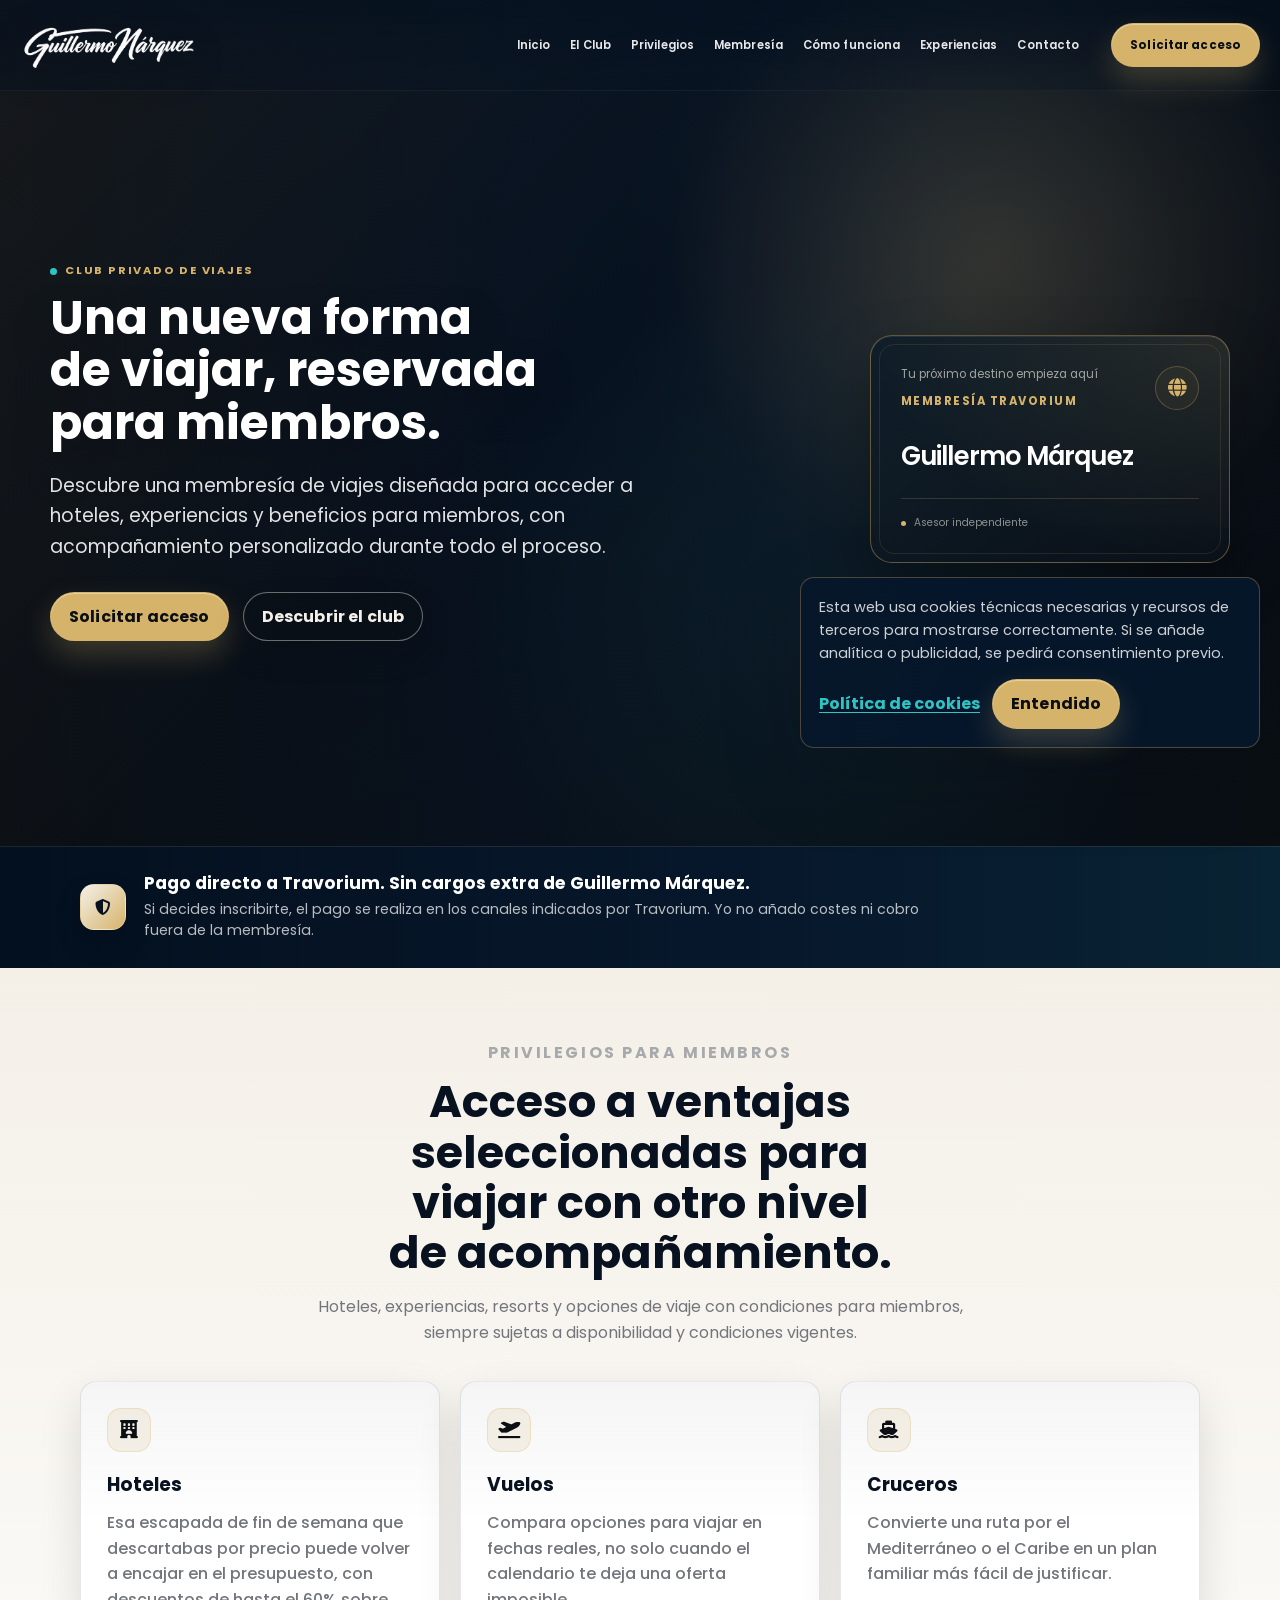
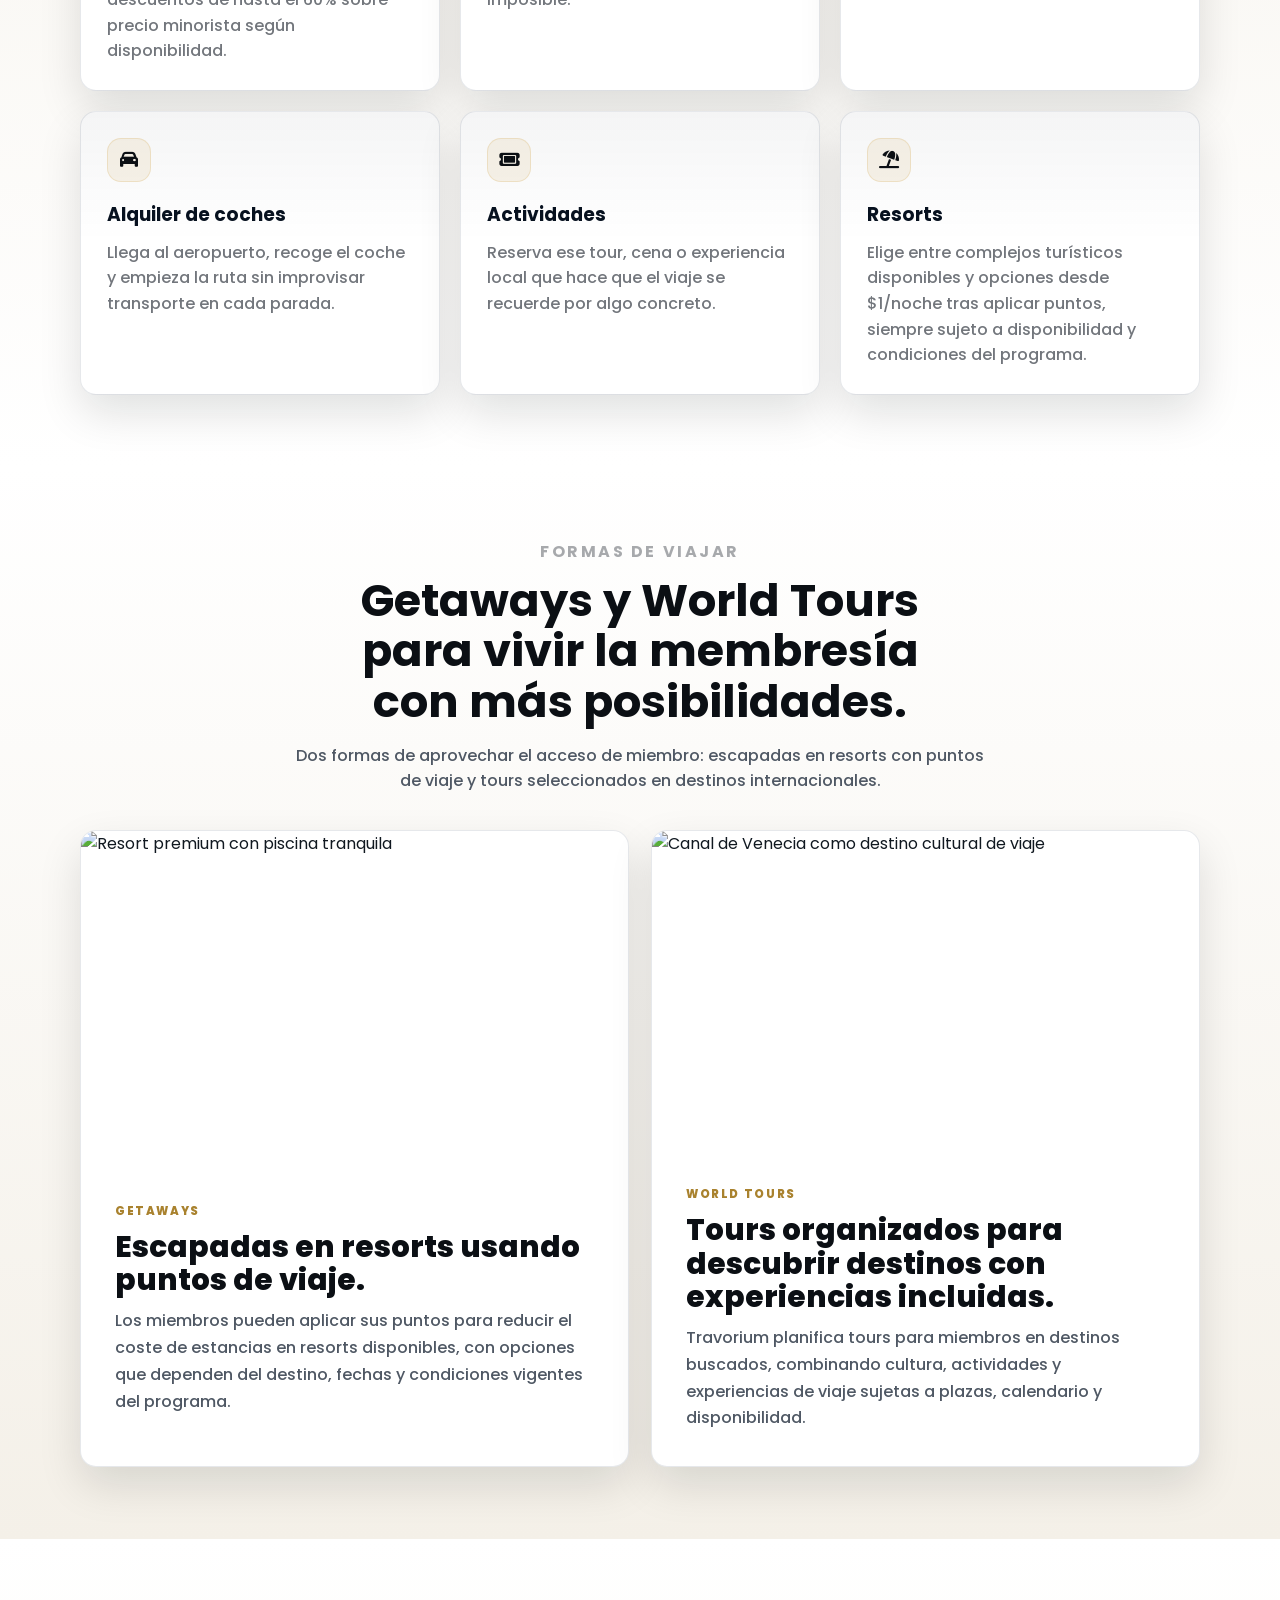
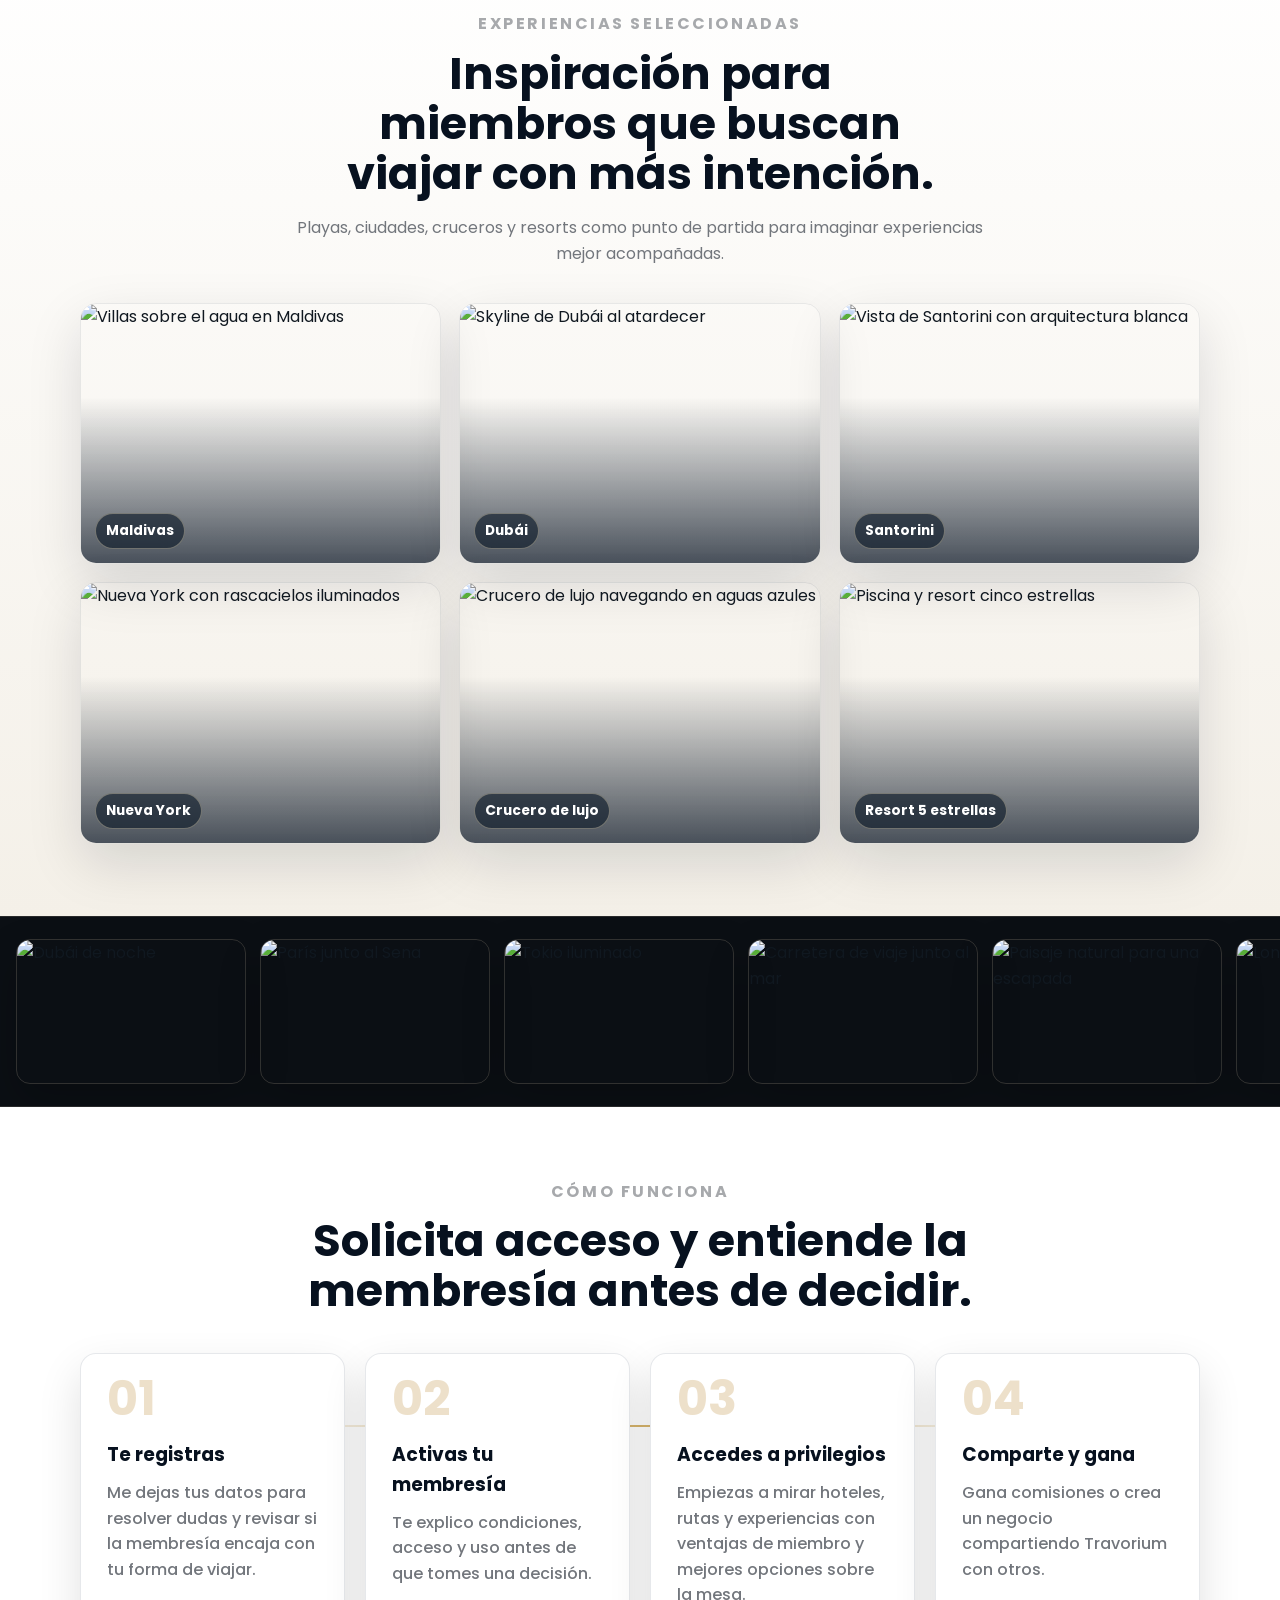
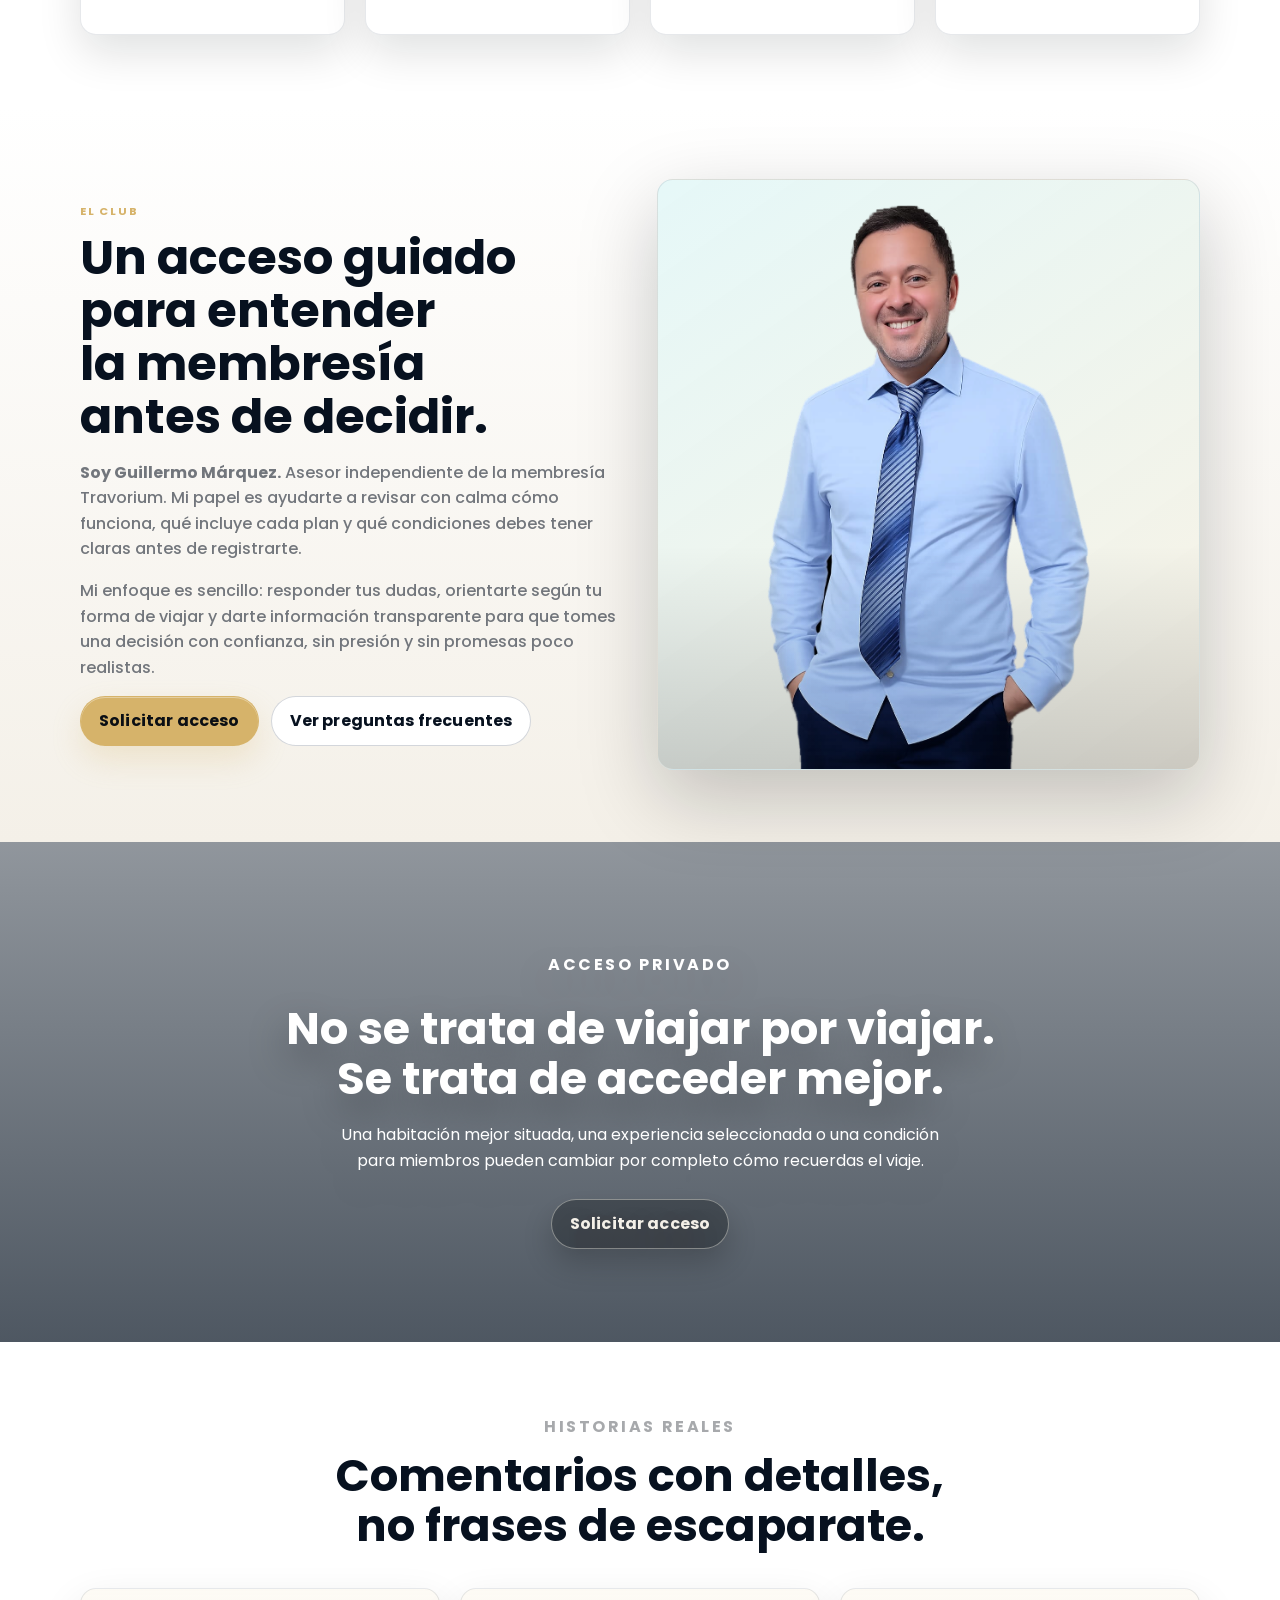
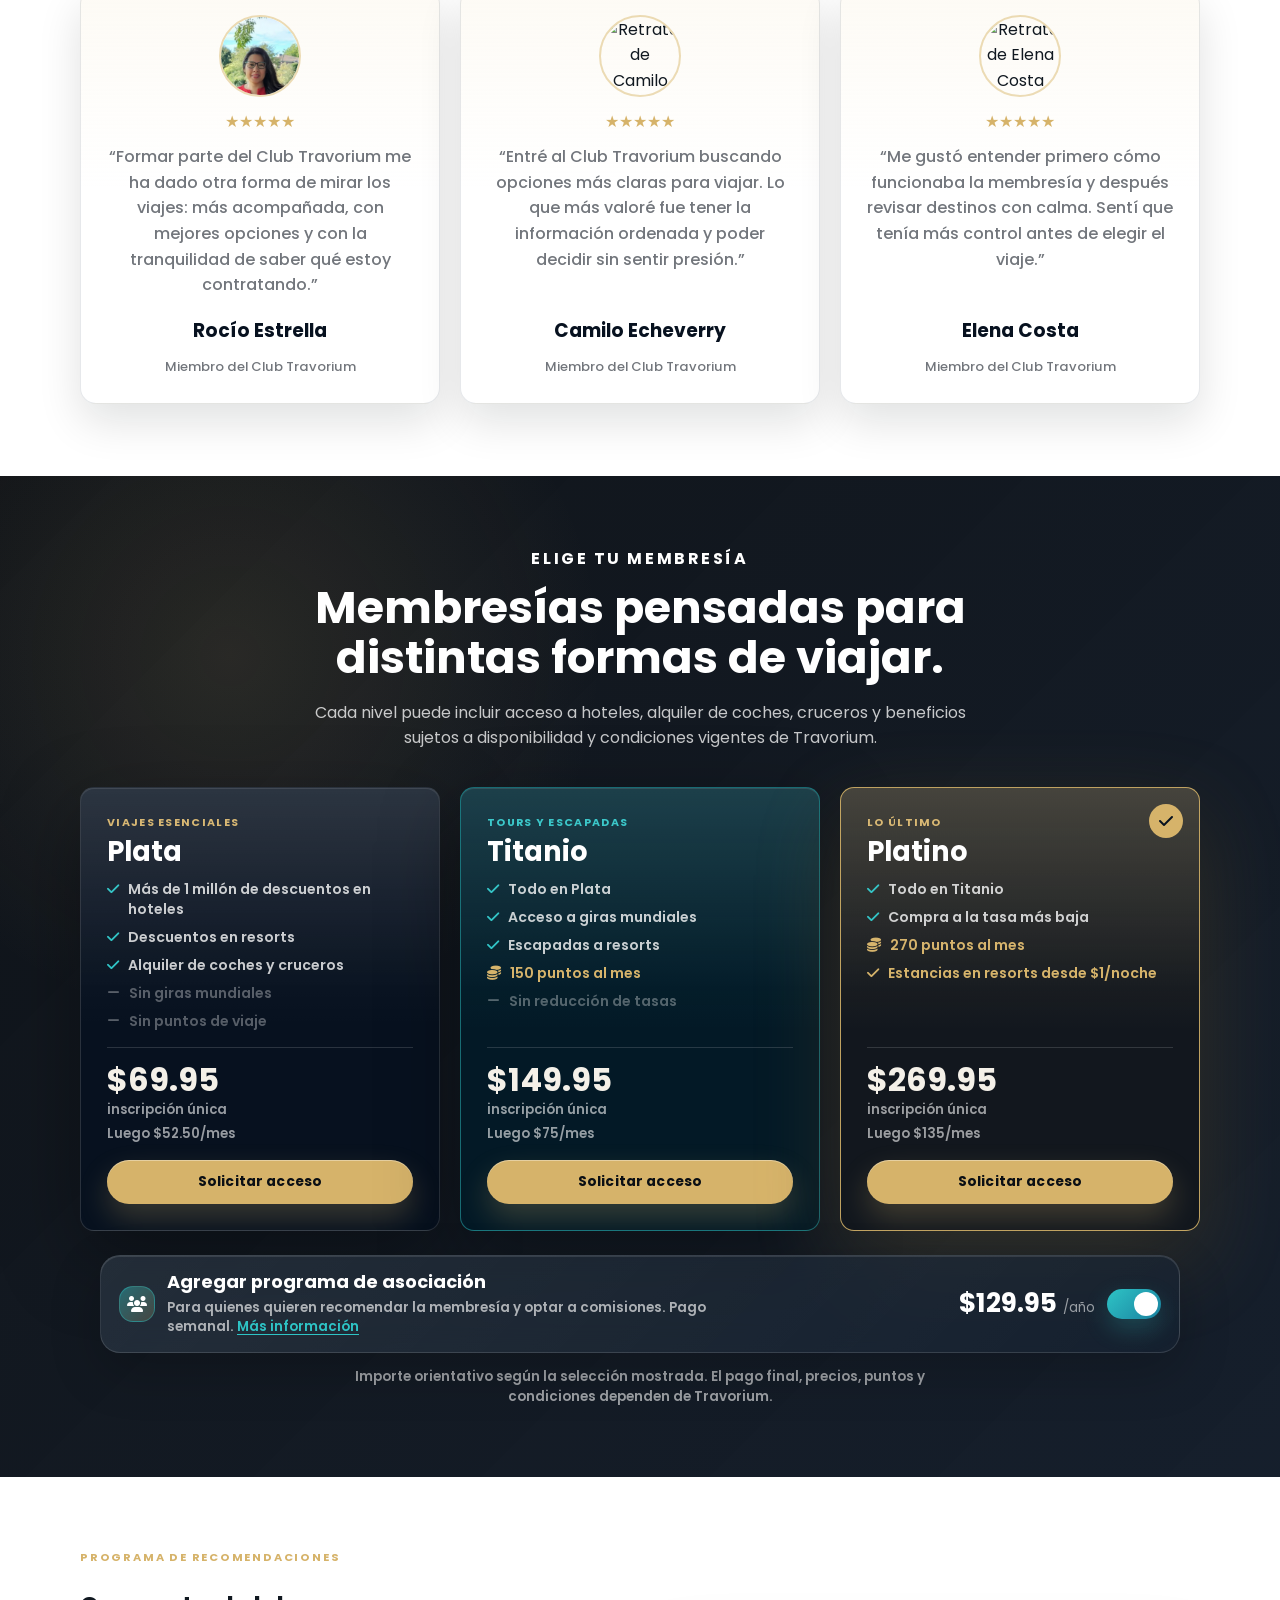
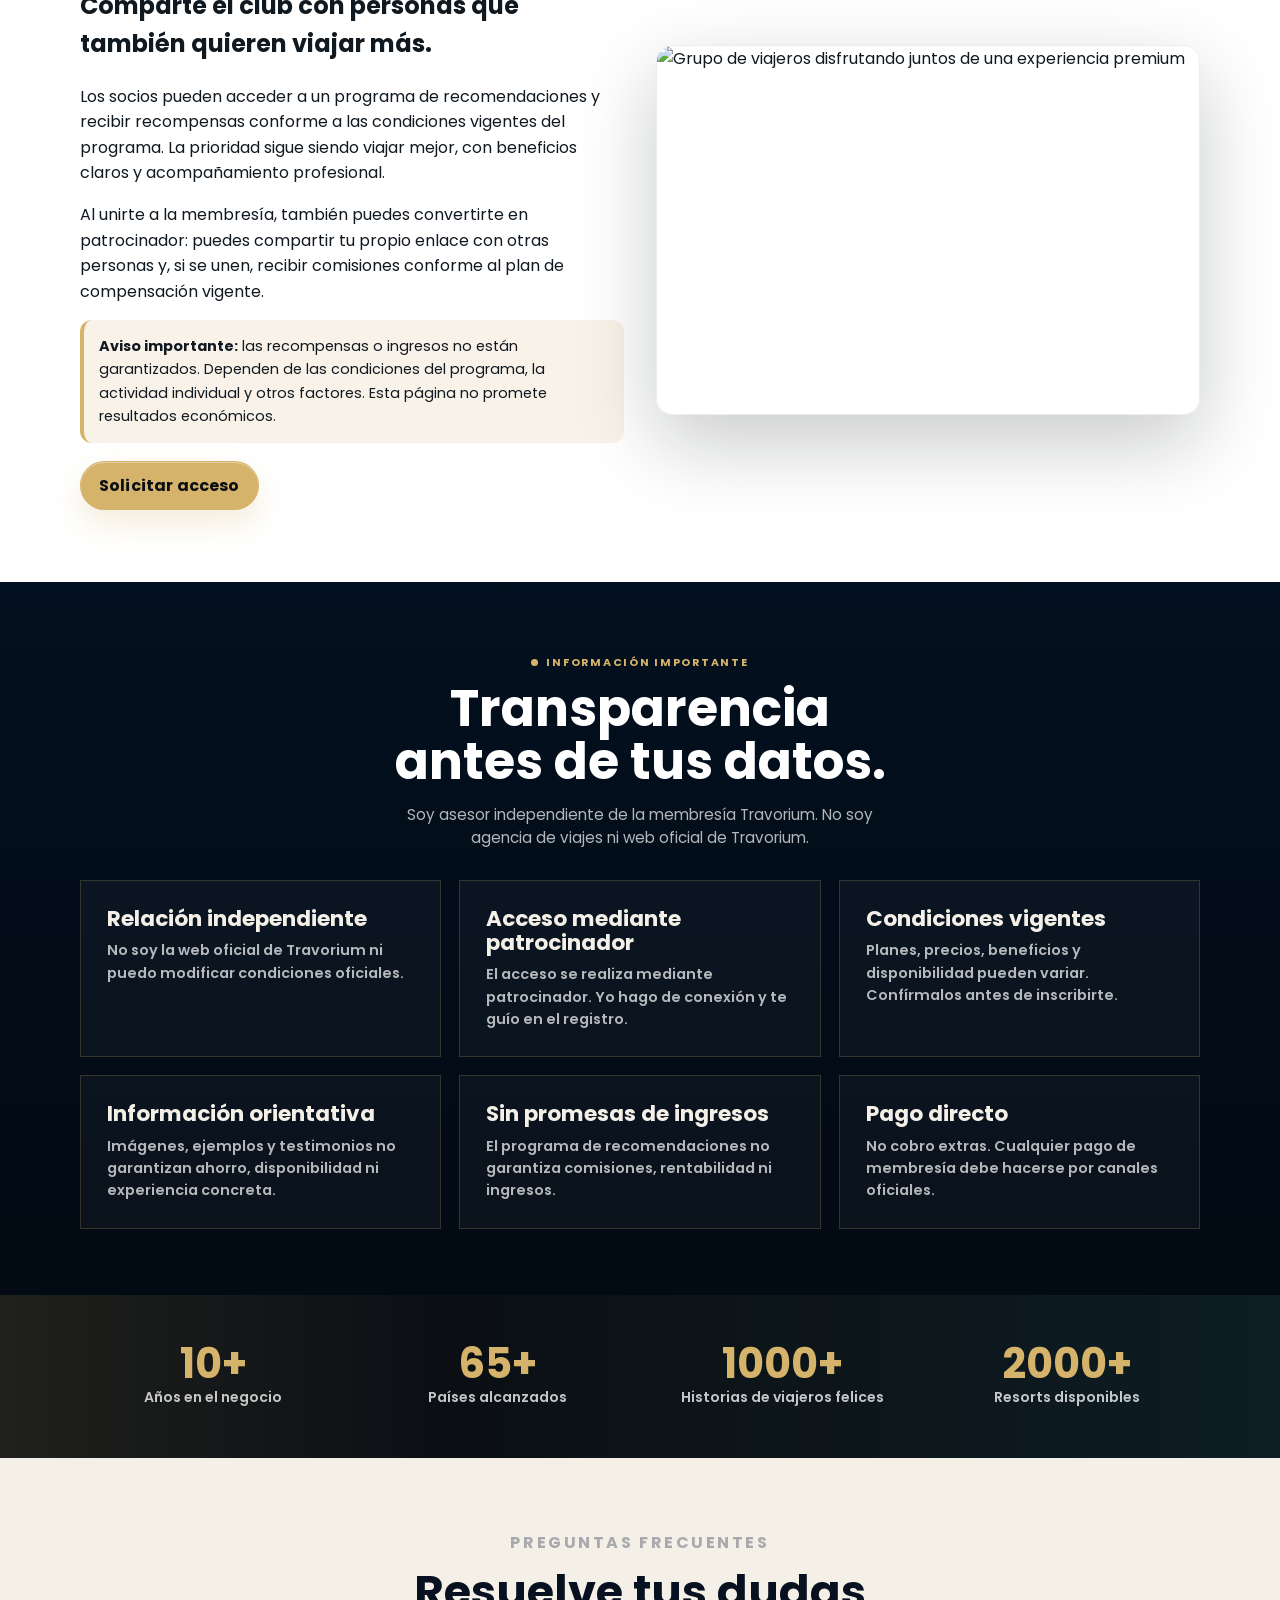
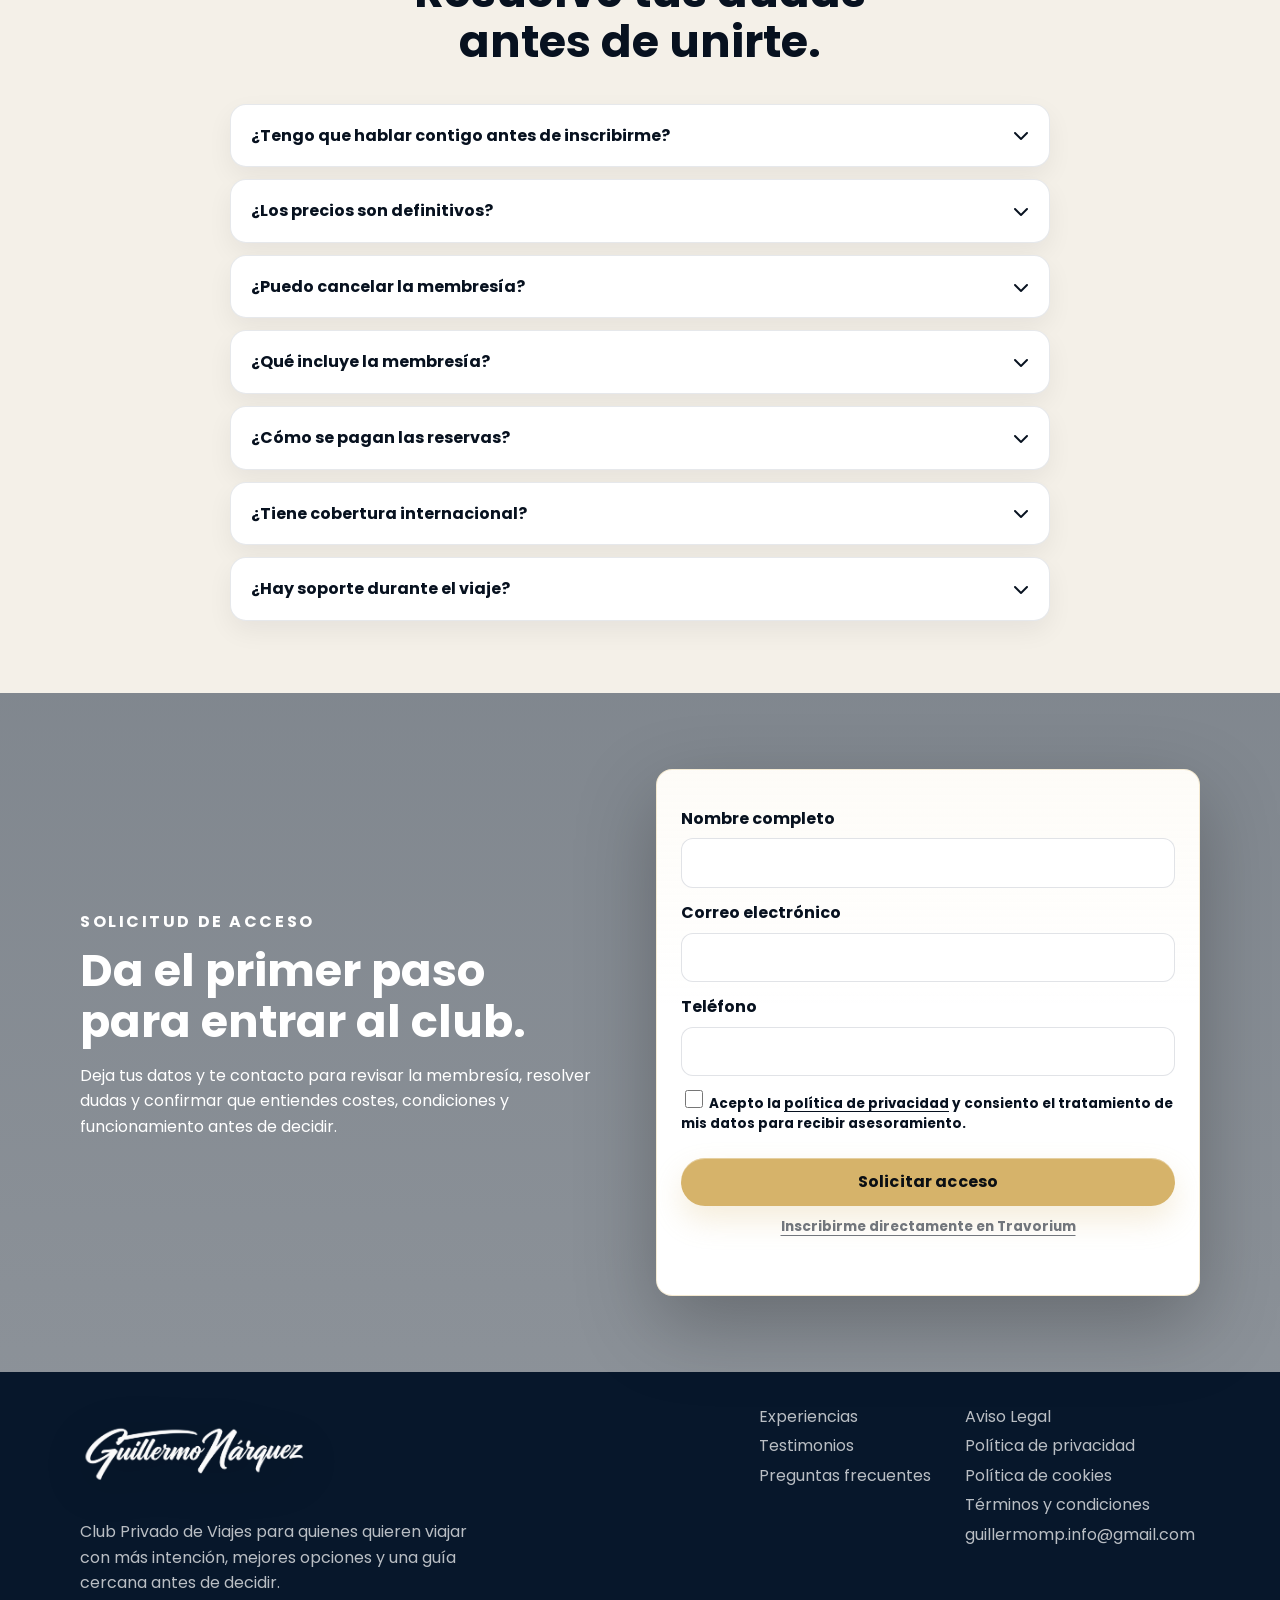
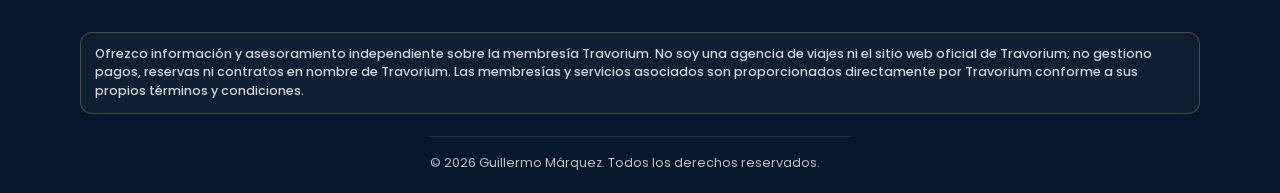
==== commit db548616: "Update association pricing and refine landing hero" ====
--- a/index.html
+++ b/index.html
@@ -30,7 +30,7 @@
   <link rel="stylesheet" href="https://cdnjs.cloudflare.com/ajax/libs/font-awesome/6.5.2/css/all.min.css">
   <link rel="preload" href="https://unpkg.com/aos@2.3.1/dist/aos.css" as="style" onload="this.onload=null;this.rel='stylesheet'">
   <noscript><link rel="stylesheet" href="https://unpkg.com/aos@2.3.1/dist/aos.css"></noscript>
-  <link rel="stylesheet" href="css/style.css?v=20261023-widget-mobile-gold">
+  <link rel="stylesheet" href="css/style.css?v=20261111-intro-card">
 
   <script type="application/ld+json">
   {
@@ -49,7 +49,6 @@
     <nav class="navbar" aria-label="Navegación principal">
       <a class="logo" href="/" aria-label="Guillermo Márquez">
         <img class="logo-wordmark" src="assets/logo-guillermo-marquez.png?v=20260914" width="2007" height="783" alt="Guillermo Márquez">
-        <span class="logo-descriptor">Club Privado de Viajes</span>
       </a>
 
       <button class="nav-toggle" id="navToggle" type="button" aria-label="Abrir menú" aria-expanded="false">
@@ -88,22 +87,17 @@
         </div>
       </div>
 
-      <aside class="hero-card membership-card" aria-label="Tarjeta de membresía de viajes" data-aos="fade-left" data-aos-delay="200">
-        <div class="membership-card-top">
-          <span>Membresía Travorium</span>
-          <i class="fa-solid fa-globe" aria-hidden="true"></i>
+      <aside class="travel-intro" aria-label="Guillermo Márquez, Club Privado de Viajes">
+        <div class="travel-intro-top">
+          <div>
+            <p class="travel-intro-caption">Tu próximo destino empieza aquí</p>
+            <p class="travel-intro-brand">Membresía Travorium</p>
+          </div>
+          <span class="travel-intro-globe" aria-hidden="true"><i class="fa-solid fa-globe"></i></span>
         </div>
         <h2>Guillermo Márquez</h2>
-        <p class="membership-card-subtitle">Club Privado de Viajes</p>
-        <p class="membership-card-access">Acceso de miembro</p>
-        <ul>
-          <li><i class="fa-solid fa-check"></i> Hoteles</li>
-          <li><i class="fa-solid fa-check"></i> Experiencias</li>
-          <li><i class="fa-solid fa-check"></i> Beneficios de miembro</li>
-          <li><i class="fa-solid fa-check"></i> Asesoramiento personal</li>
-        </ul>
+        <div class="travel-intro-signature"><span></span> Asesor independiente</div>
       </aside>
-
     </section>
 
     <!-- TRANSPARENCIA DE PAGO -->
@@ -388,7 +382,7 @@
               <li><i class="fa-solid fa-check"></i> Todo en Plata</li>
               <li><i class="fa-solid fa-check"></i> Acceso a giras mundiales</li>
               <li><i class="fa-solid fa-check"></i> Escapadas a resorts</li>
-              <li class="highlight"><i class="fa-solid fa-check"></i> 150 puntos al mes</li>
+              <li class="highlight"><i class="fa-solid fa-coins" aria-hidden="true"></i> 150 puntos al mes</li>
               <li class="muted"><i class="fa-solid fa-minus"></i> Sin reducción de tasas</li>
             </ul>
             <div class="plan-price">
@@ -406,7 +400,7 @@
             <ul>
               <li><i class="fa-solid fa-check"></i> Todo en Titanio</li>
               <li><i class="fa-solid fa-check"></i> Compra a la tasa más baja</li>
-              <li class="highlight"><i class="fa-solid fa-check"></i> 270 puntos al mes</li>
+              <li class="highlight"><i class="fa-solid fa-coins" aria-hidden="true"></i> 270 puntos al mes</li>
               <li class="highlight"><i class="fa-solid fa-check"></i> Estancias en resorts desde $1/noche</li>
             </ul>
             <div class="plan-price">
@@ -424,13 +418,11 @@
             <span class="addon-copy">
               <span class="addon-title">
                 <strong>Agregar programa de asociación</strong>
-                <small>Ahorra $30</small>
               </span>
               <em>Para quienes quieren recomendar la membresía y optar a comisiones. Pago semanal. <a href="#recomendaciones">Más información</a></em>
             </span>
             <span class="addon-price">
-              <del>$129.95</del>
-              <strong>$99.95</strong>
+              <strong>$129.95</strong>
               <span>/año</span>
             </span>
             <input id="associationToggle" type="checkbox" checked aria-label="Agregar programa de asociación">
@@ -444,11 +436,11 @@
             </div>
             <button class="checkout-pill" id="checkoutAddonButton" type="button" aria-pressed="true" aria-label="Quitar asociación opcional">
               <i class="fa-solid fa-square-check" id="checkoutAddonIcon" aria-hidden="true"></i>
-              <span id="checkoutAddonLabel">+ Asociación $99.95/año</span>
+              <span id="checkoutAddonLabel">+ Asociación $129.95/año</span>
             </button>
             <div class="checkout-total">
               <span>Total hoy</span>
-              <strong id="checkoutTotal">$369.90</strong>
+              <strong id="checkoutTotal">$399.90</strong>
             </div>
             <a class="btn btn-gold" href="#registro">Solicitar acceso</a>
           </div>
@@ -660,7 +652,7 @@
   </div>
 
   <script src="https://unpkg.com/aos@2.3.1/dist/aos.js"></script>
-  <script src="js/script.js?v=20261006-content-clarity"></script>
+  <script src="js/script.js?v=20261111-association-price"></script>
   <!-- Widget de CreatuAgente -->
   <script src="https://api.creatuagente.io/widget/cmvi15whs00k50bs67o1mfscj/widget-profile.js"></script>
   <script src="js/widget-links.js?v=20261022-widget-buttons"></script>
--- a/css/style.css
+++ b/css/style.css
@@ -2841,11 +2841,132 @@
   height: 82px;
 }
 
-/* === HERO CARD DESKTOP ALIGNMENT === */
+/* Compact introduction, kept in the hero's normal layout flow. */
+.travel-intro {
+  position: relative;
+  z-index: 2;
+  width: min(380px, 100%);
+  min-width: 0;
+  margin: 32px auto 0;
+  padding: 30px;
+  border: 1px solid rgba(216, 182, 106, 0.4);
+  border-radius: 22px;
+  color: var(--color-white);
+  background:
+    radial-gradient(ellipse at top right, rgba(216, 182, 106, 0.12), transparent 70%),
+    linear-gradient(140deg, #101e29, #0a1119);
+  box-shadow: 0 24px 60px rgba(0, 0, 0, 0.28), inset 0 1px 0 rgba(255, 255, 255, 0.08);
+}
+
+.travel-intro::before {
+  position: absolute;
+  inset: 8px;
+  border: 1px solid rgba(216, 182, 106, 0.12);
+  border-radius: 15px;
+  pointer-events: none;
+  content: "";
+}
+
+.travel-intro-top {
+  display: flex;
+  align-items: center;
+  justify-content: space-between;
+  gap: 16px;
+  margin-bottom: 30px;
+}
+
+.travel-intro-caption {
+  margin: 0 0 9px;
+  color: rgba(244, 240, 232, 0.63);
+  font-size: 0.72rem;
+  line-height: 1.5;
+}
+
+.travel-intro-brand {
+  margin: 0;
+  color: var(--color-gold);
+  font-size: 0.72rem;
+  font-weight: 700;
+  letter-spacing: 0.13em;
+  line-height: 1.5;
+  text-transform: uppercase;
+}
+
+.travel-intro-globe {
+  display: grid;
+  flex: 0 0 44px;
+  height: 44px;
+  place-items: center;
+  border: 1px solid rgba(216, 182, 106, 0.28);
+  border-radius: 50%;
+  background: rgba(216, 182, 106, 0.05);
+  color: var(--color-gold);
+  font-size: 1.15rem;
+}
+
+.travel-intro h2 {
+  margin: 0 0 12px;
+  color: var(--color-white);
+  font-size: clamp(1.3rem, 2vw, 1.65rem);
+  font-weight: 600;
+  letter-spacing: -0.035em;
+  line-height: 1.25;
+}
+
+.travel-intro-club {
+  margin: 0;
+  color: rgba(244, 240, 232, 0.75);
+  font-size: 0.65rem;
+  font-weight: 600;
+  letter-spacing: 0.17em;
+  line-height: 1.6;
+  text-transform: uppercase;
+}
+
+.travel-intro-signature {
+  display: flex;
+  align-items: center;
+  gap: 8px;
+  margin-top: 26px;
+  padding-top: 16px;
+  border-top: 1px solid rgba(216, 182, 106, 0.2);
+  color: rgba(244, 240, 232, 0.55);
+  font-size: 0.65rem;
+}
+
+.travel-intro-signature span {
+  width: 5px;
+  height: 5px;
+  border-radius: 50%;
+  background: var(--color-gold);
+}
+
 @media (min-width: 1041px) {
-  .hero-card {
-    top: 38%;
-    transform: translateY(-50%);
+  .hero {
+    grid-template-columns: minmax(0, 1fr) minmax(0, 360px);
+    gap: clamp(32px, 5vw, 72px);
+    padding-inline: max(24px, calc((100% - 1180px) / 2));
+  }
+
+  .hero-content {
+    width: min(680px, 100%);
+    min-width: 0;
+    margin: 0;
+  }
+
+  .travel-intro {
+    width: 100%;
+    margin: 0;
+  }
+}
+
+@media (max-width: 420px) {
+  .travel-intro {
+    padding: 26px 22px;
+  }
+
+  .travel-intro-top {
+    gap: 10px;
   }
 }
 
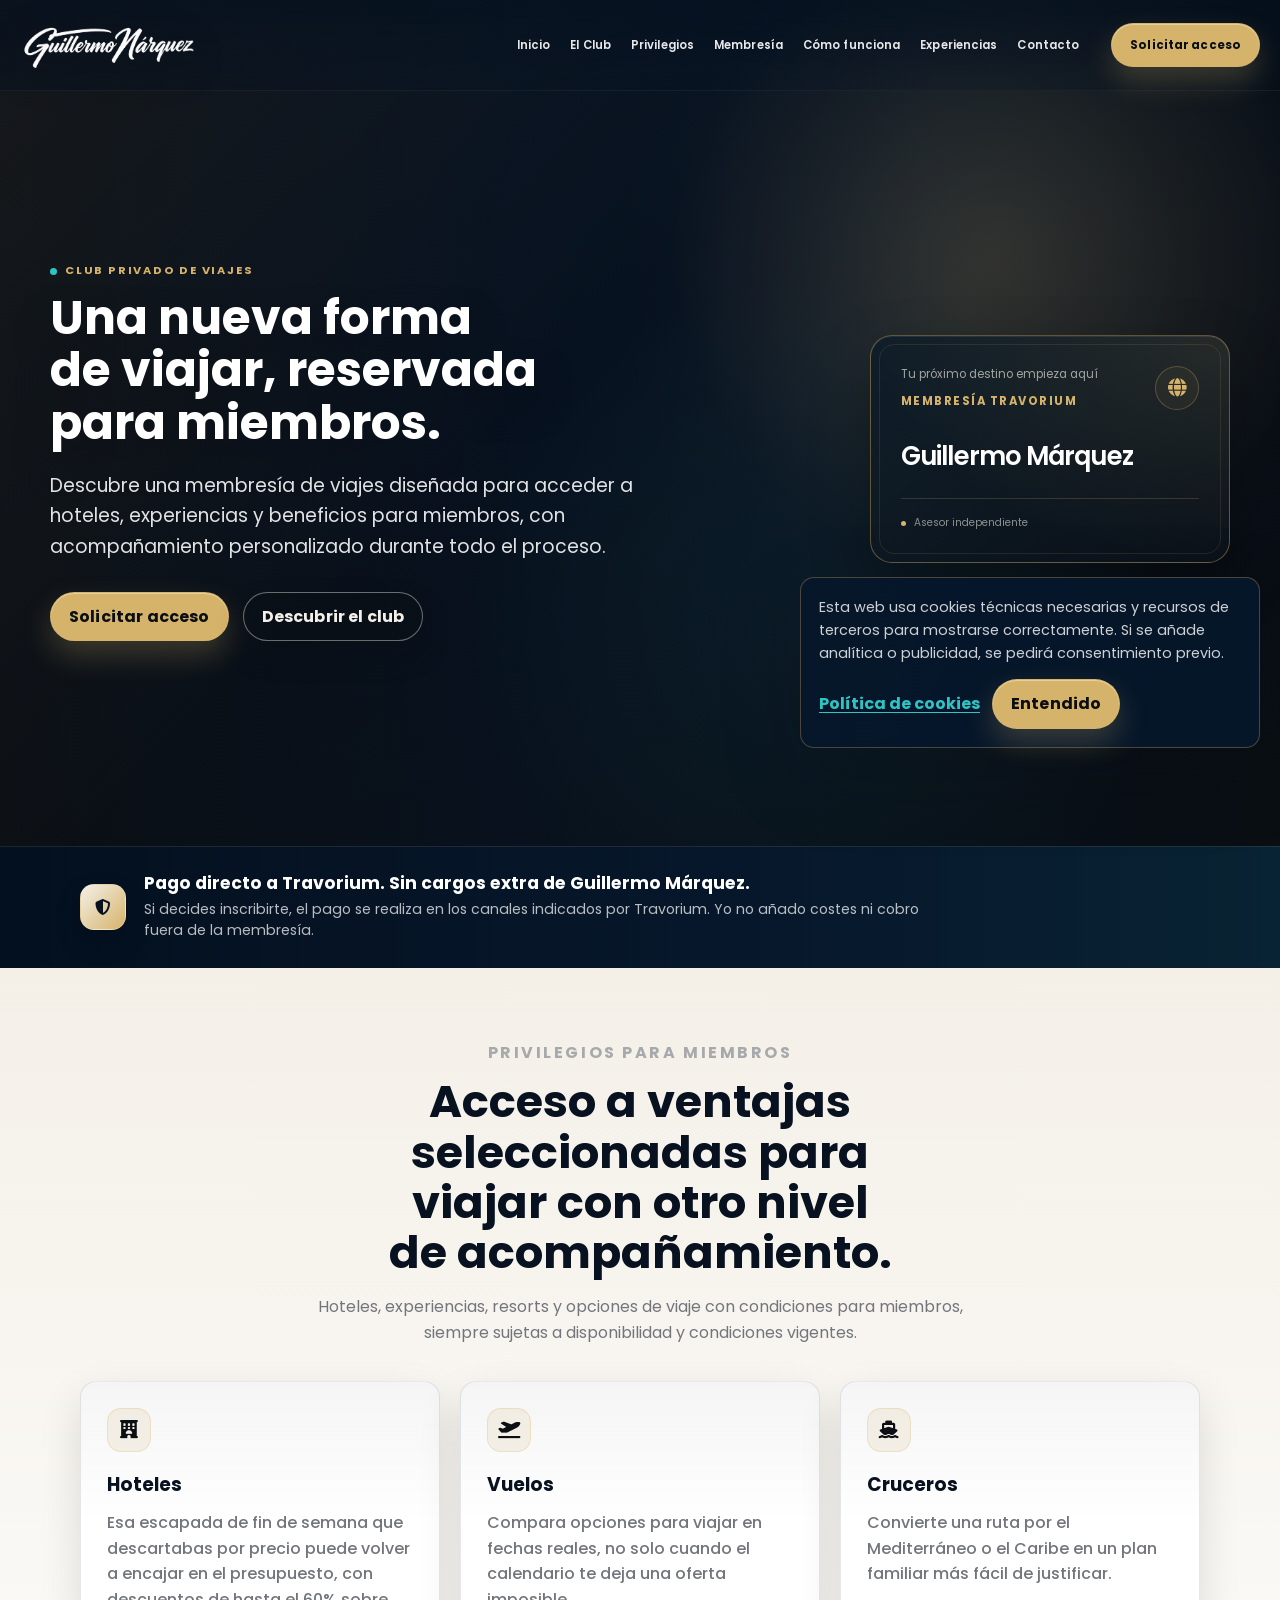
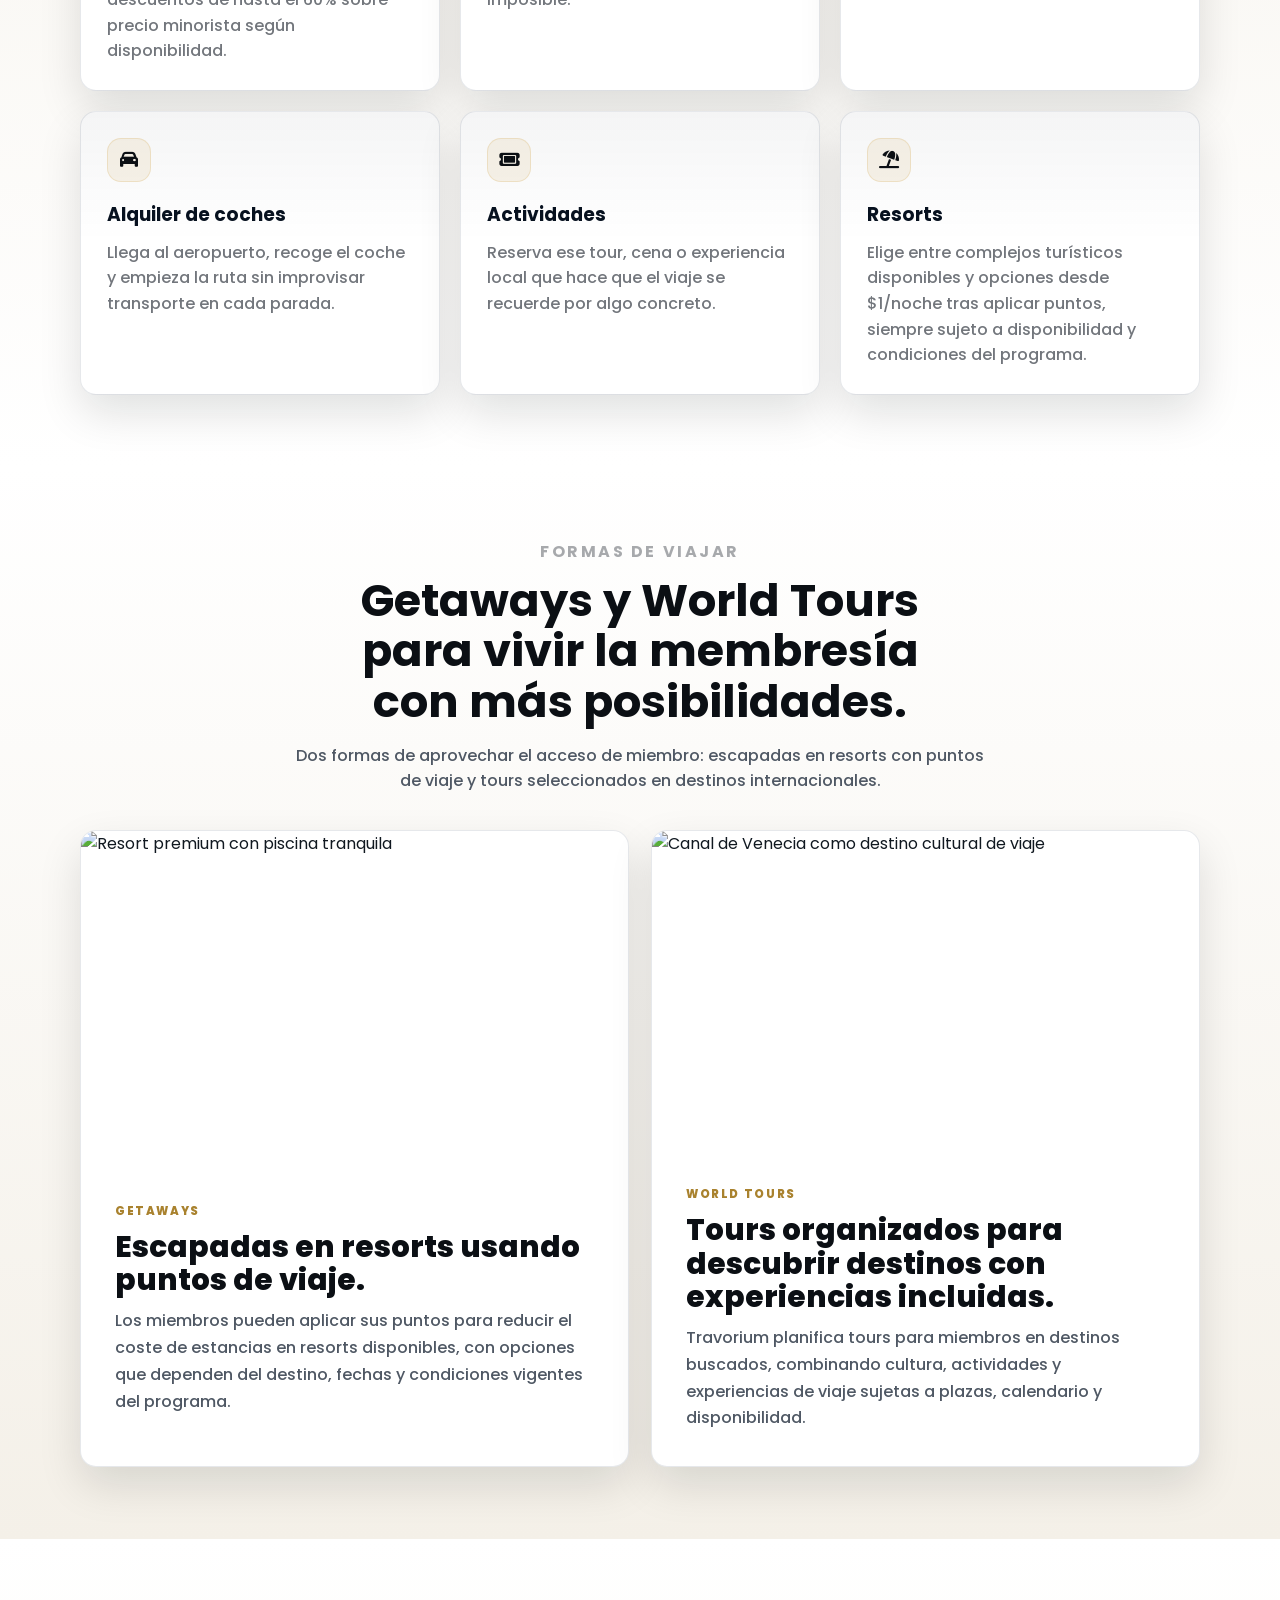
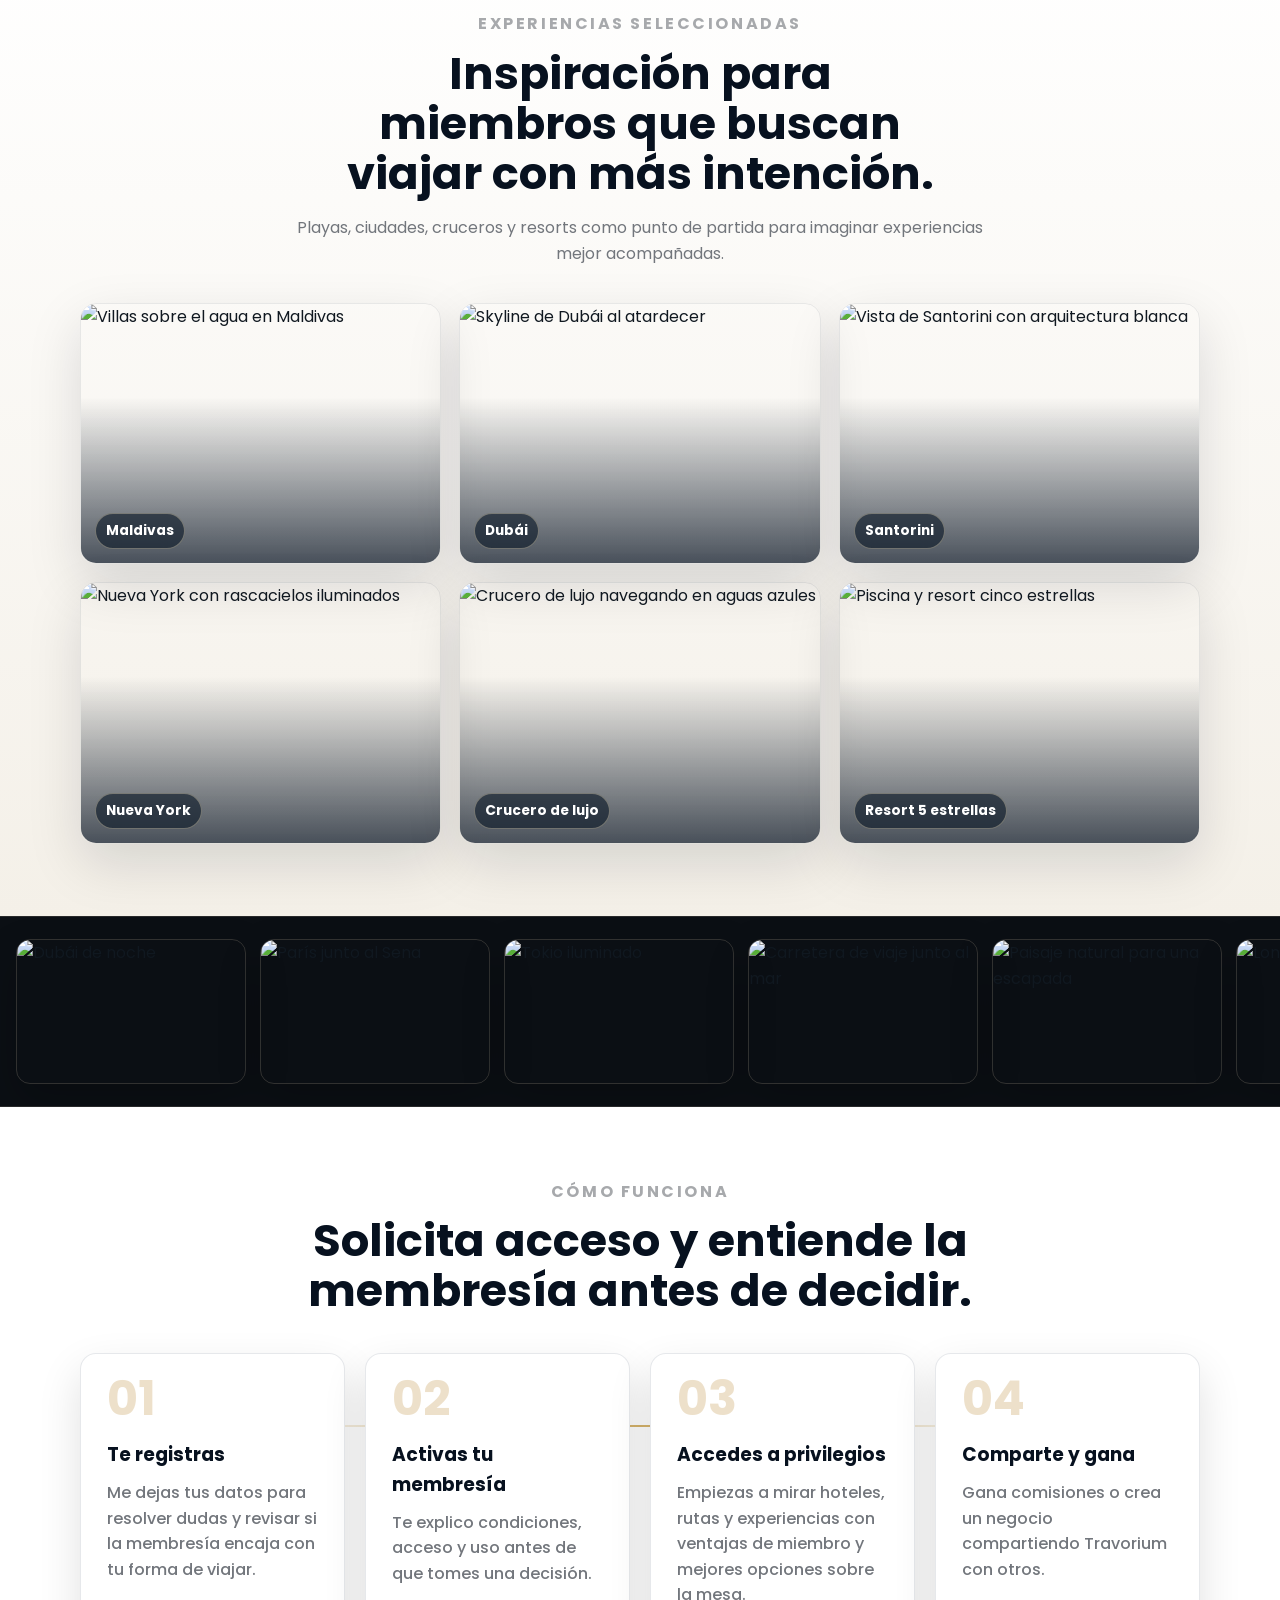
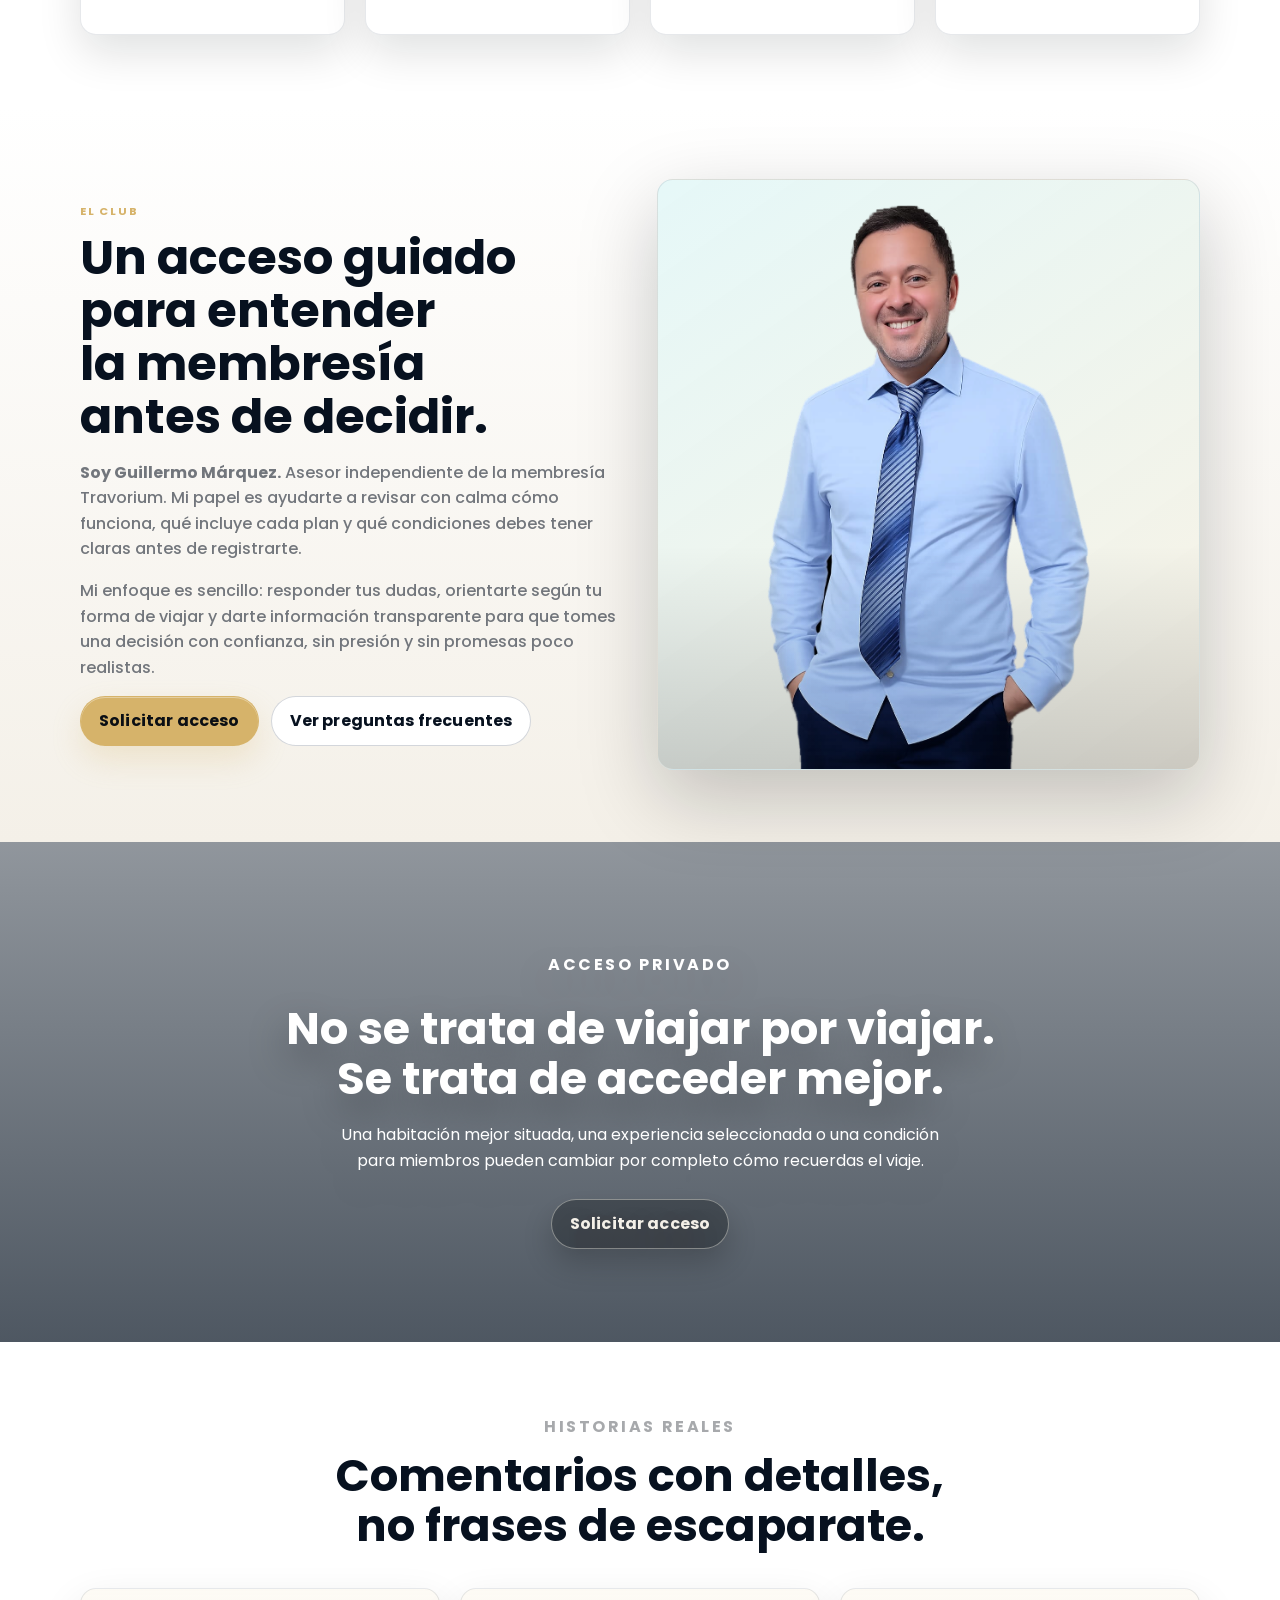
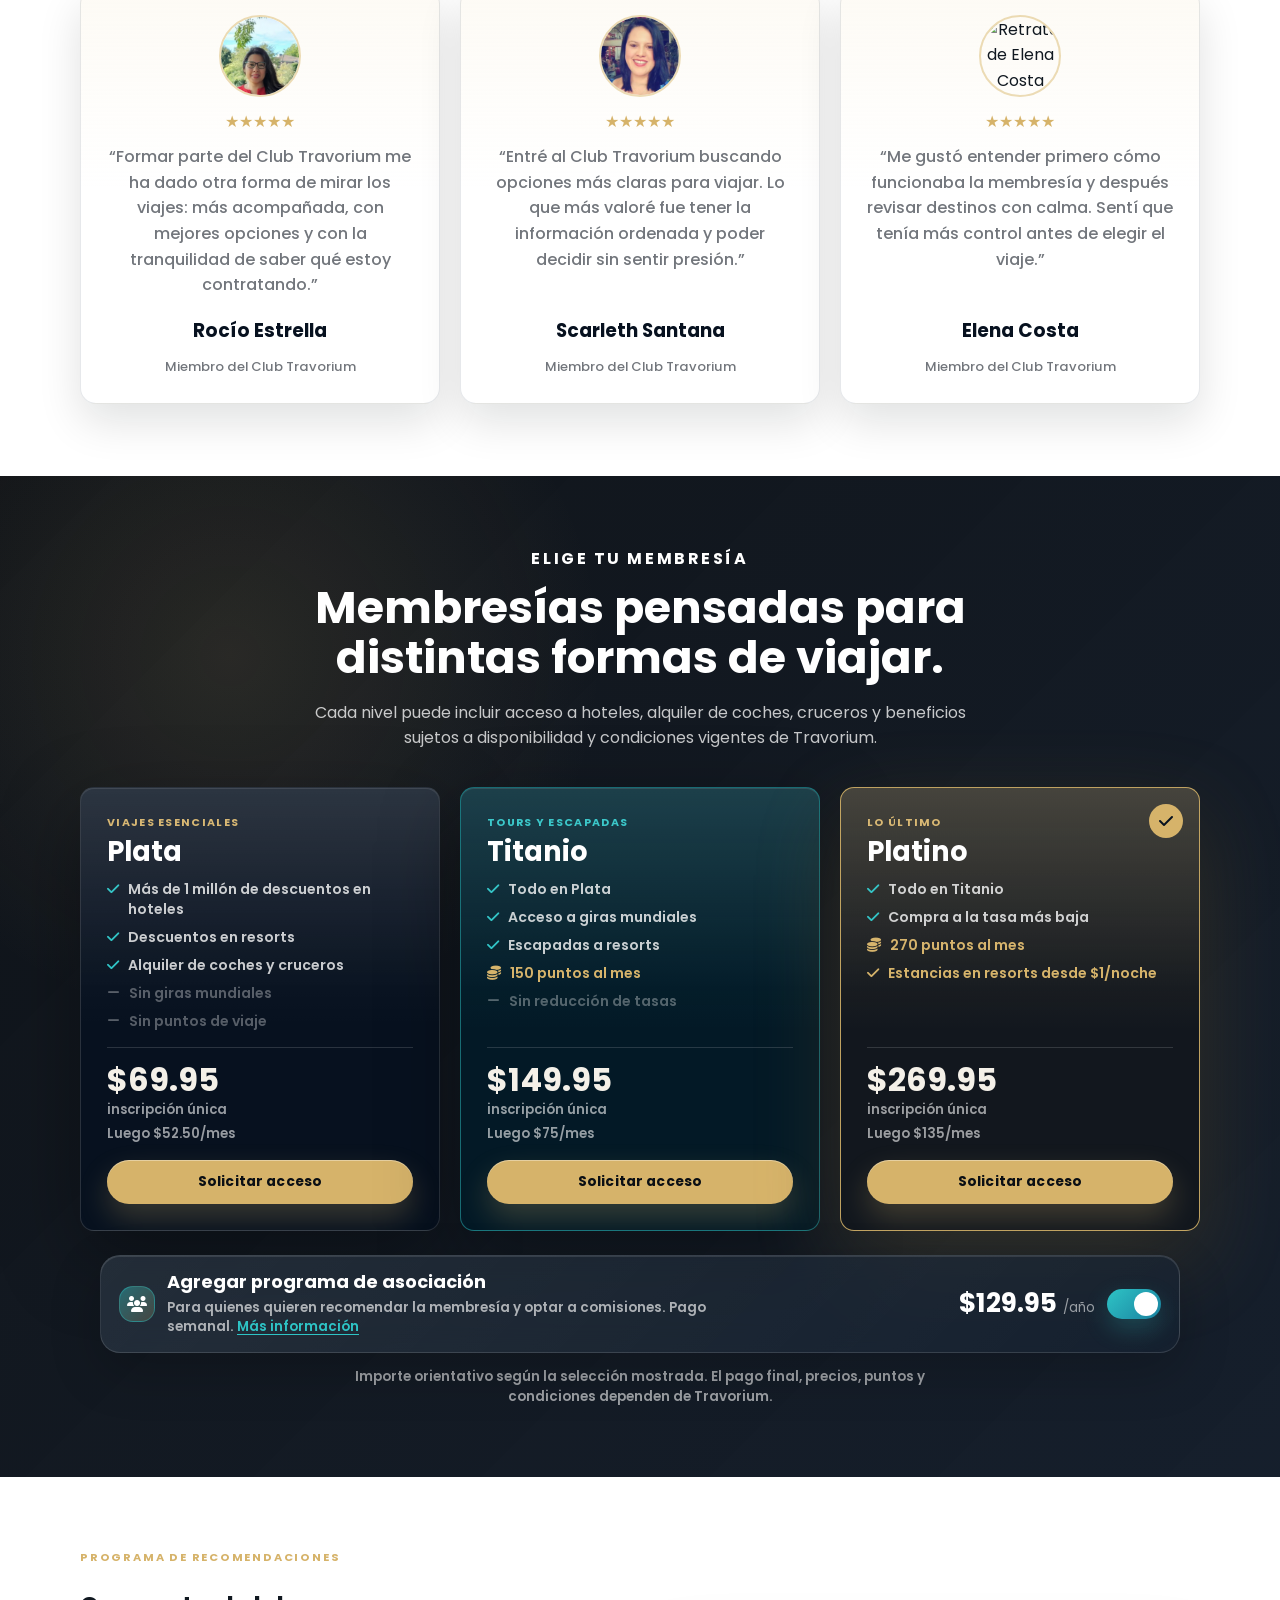
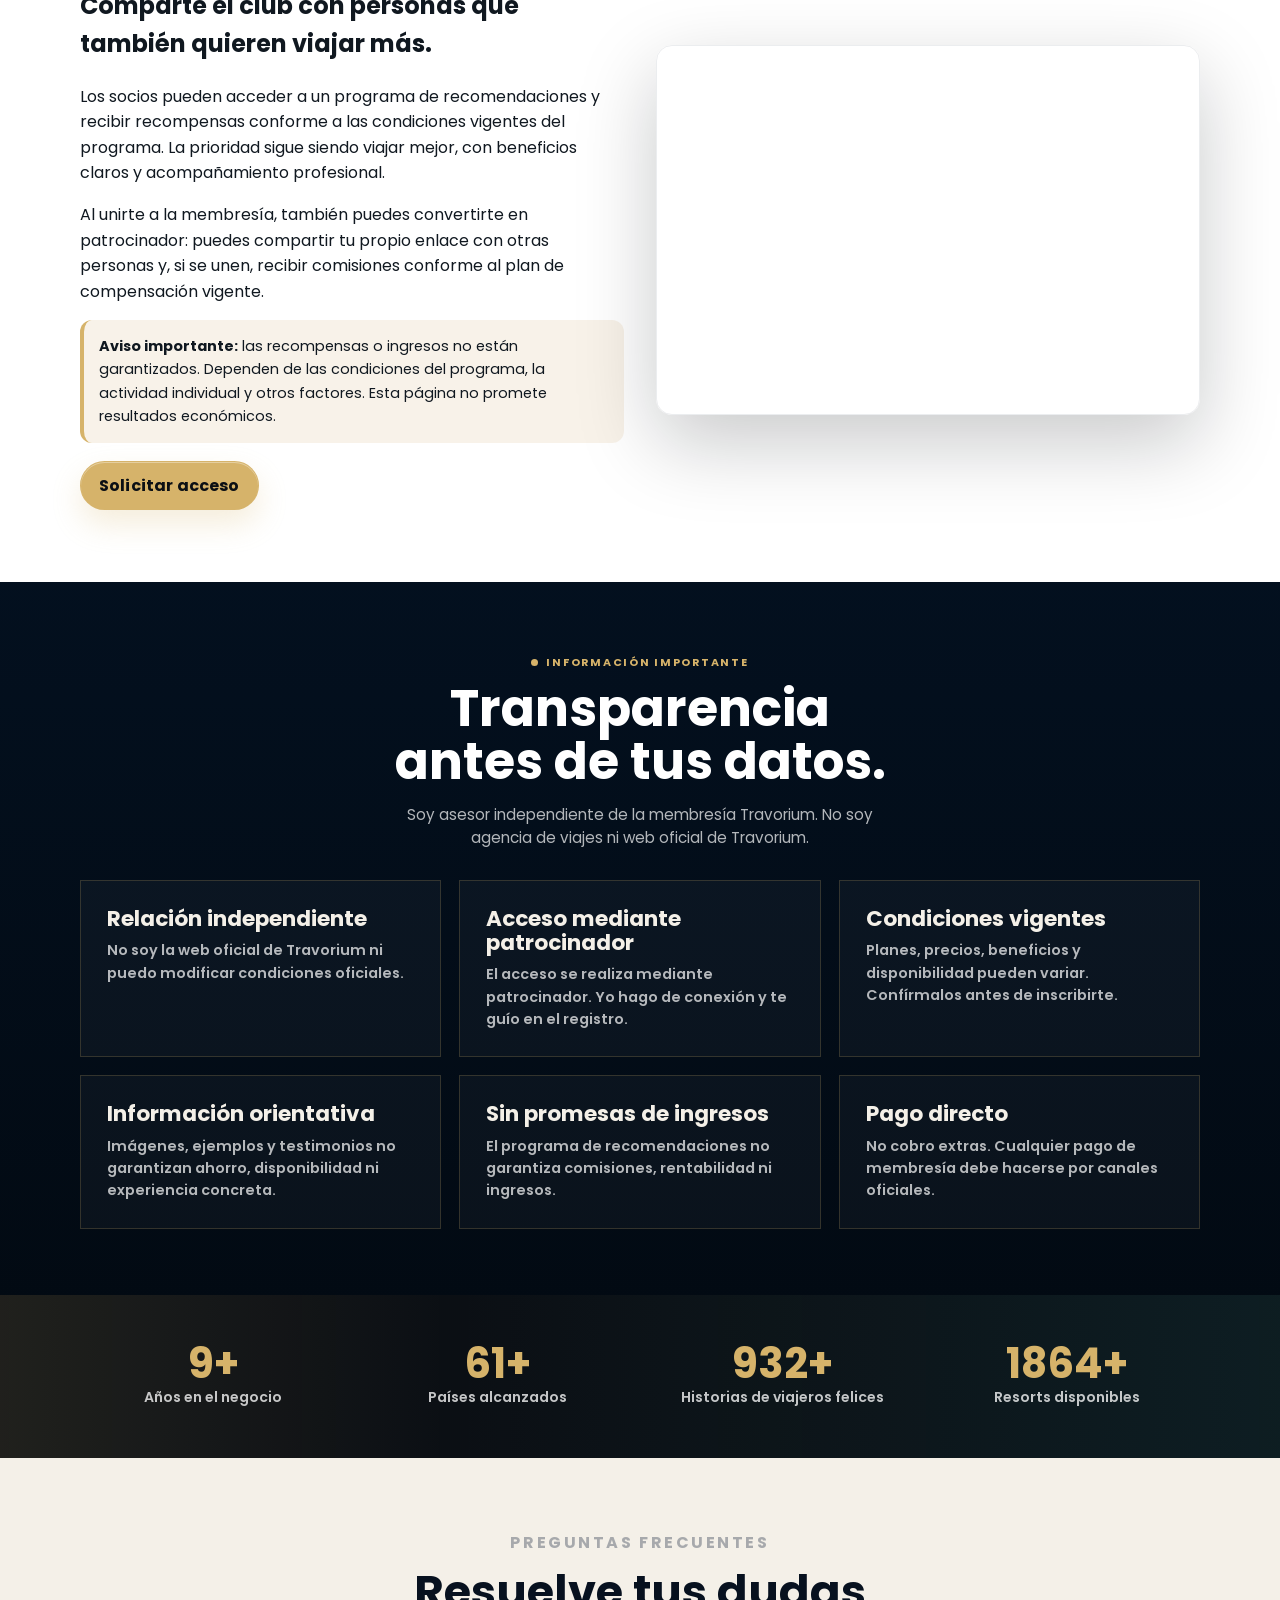
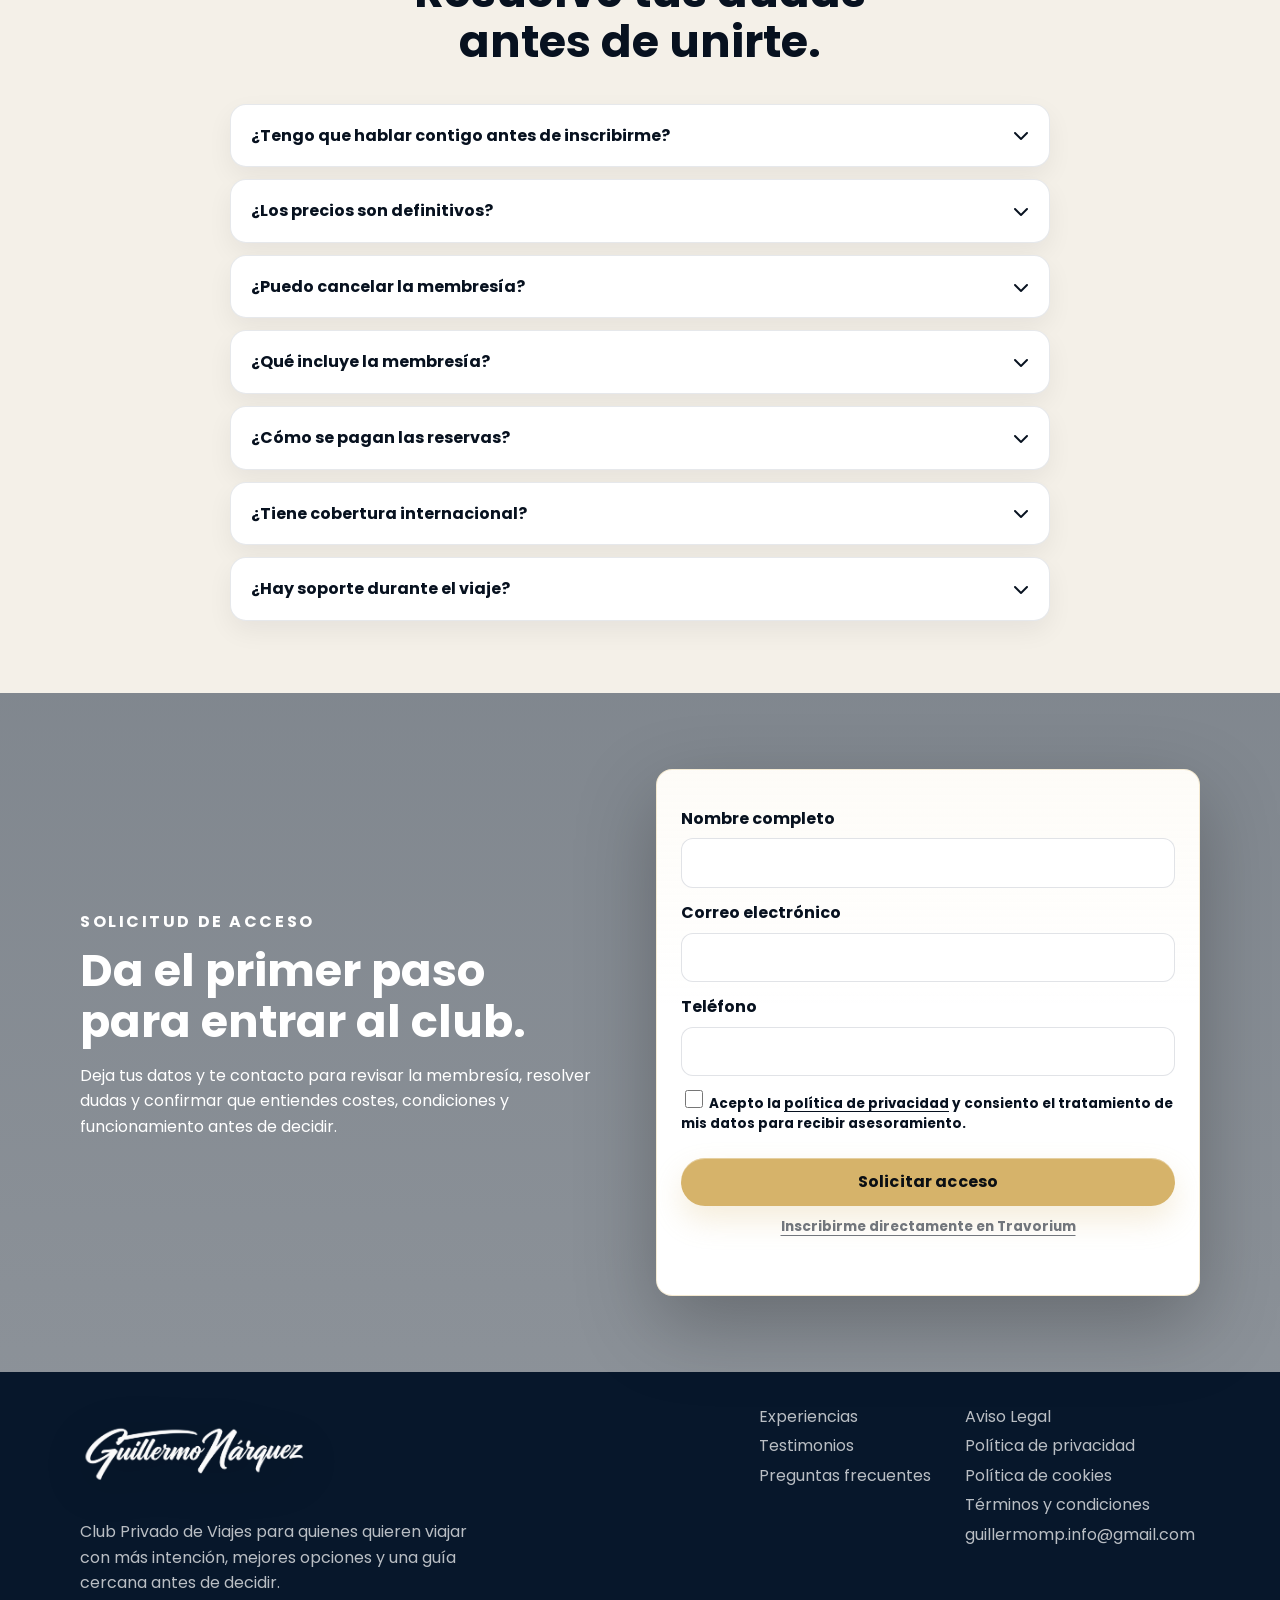
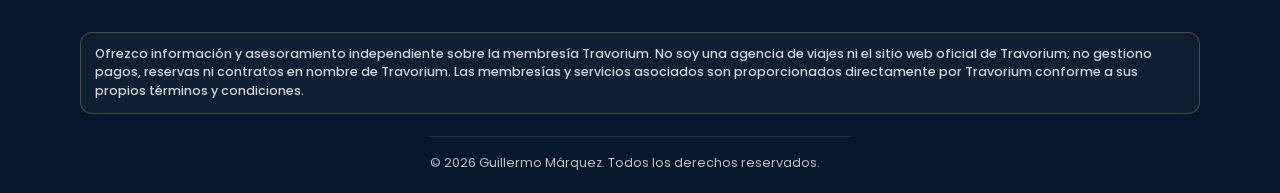
==== commit fbd8c566: "Update second testimonial with Scarleth Santana photo" ====
--- a/index.html
+++ b/index.html
@@ -330,10 +330,10 @@
             <p class="testimonial-role">Miembro del Club Travorium</p>
           </article>
           <article class="testimonial-card" data-aos="fade-up" data-aos-delay="80">
-            <img src="https://images.unsplash.com/photo-1507003211169-0a1dd7228f2d?auto=format&amp;fit=crop&amp;w=180&amp;q=72" width="152" height="152" loading="lazy" decoding="async" fetchpriority="low" alt="Retrato de Camilo Echeverry">
+            <img src="assets/scarleth-santana.png" width="152" height="152" loading="lazy" decoding="async" fetchpriority="low" alt="Retrato de Scarleth Santana">
             <div class="stars" aria-label="Cinco estrellas">★★★★★</div>
             <p>“Entré al Club Travorium buscando opciones más claras para viajar. Lo que más valoré fue tener la información ordenada y poder decidir sin sentir presión.”</p>
-            <h3>Camilo Echeverry</h3>
+            <h3>Scarleth Santana</h3>
             <p class="testimonial-role">Miembro del Club Travorium</p>
           </article>
           <article class="testimonial-card" data-aos="fade-up" data-aos-delay="160">
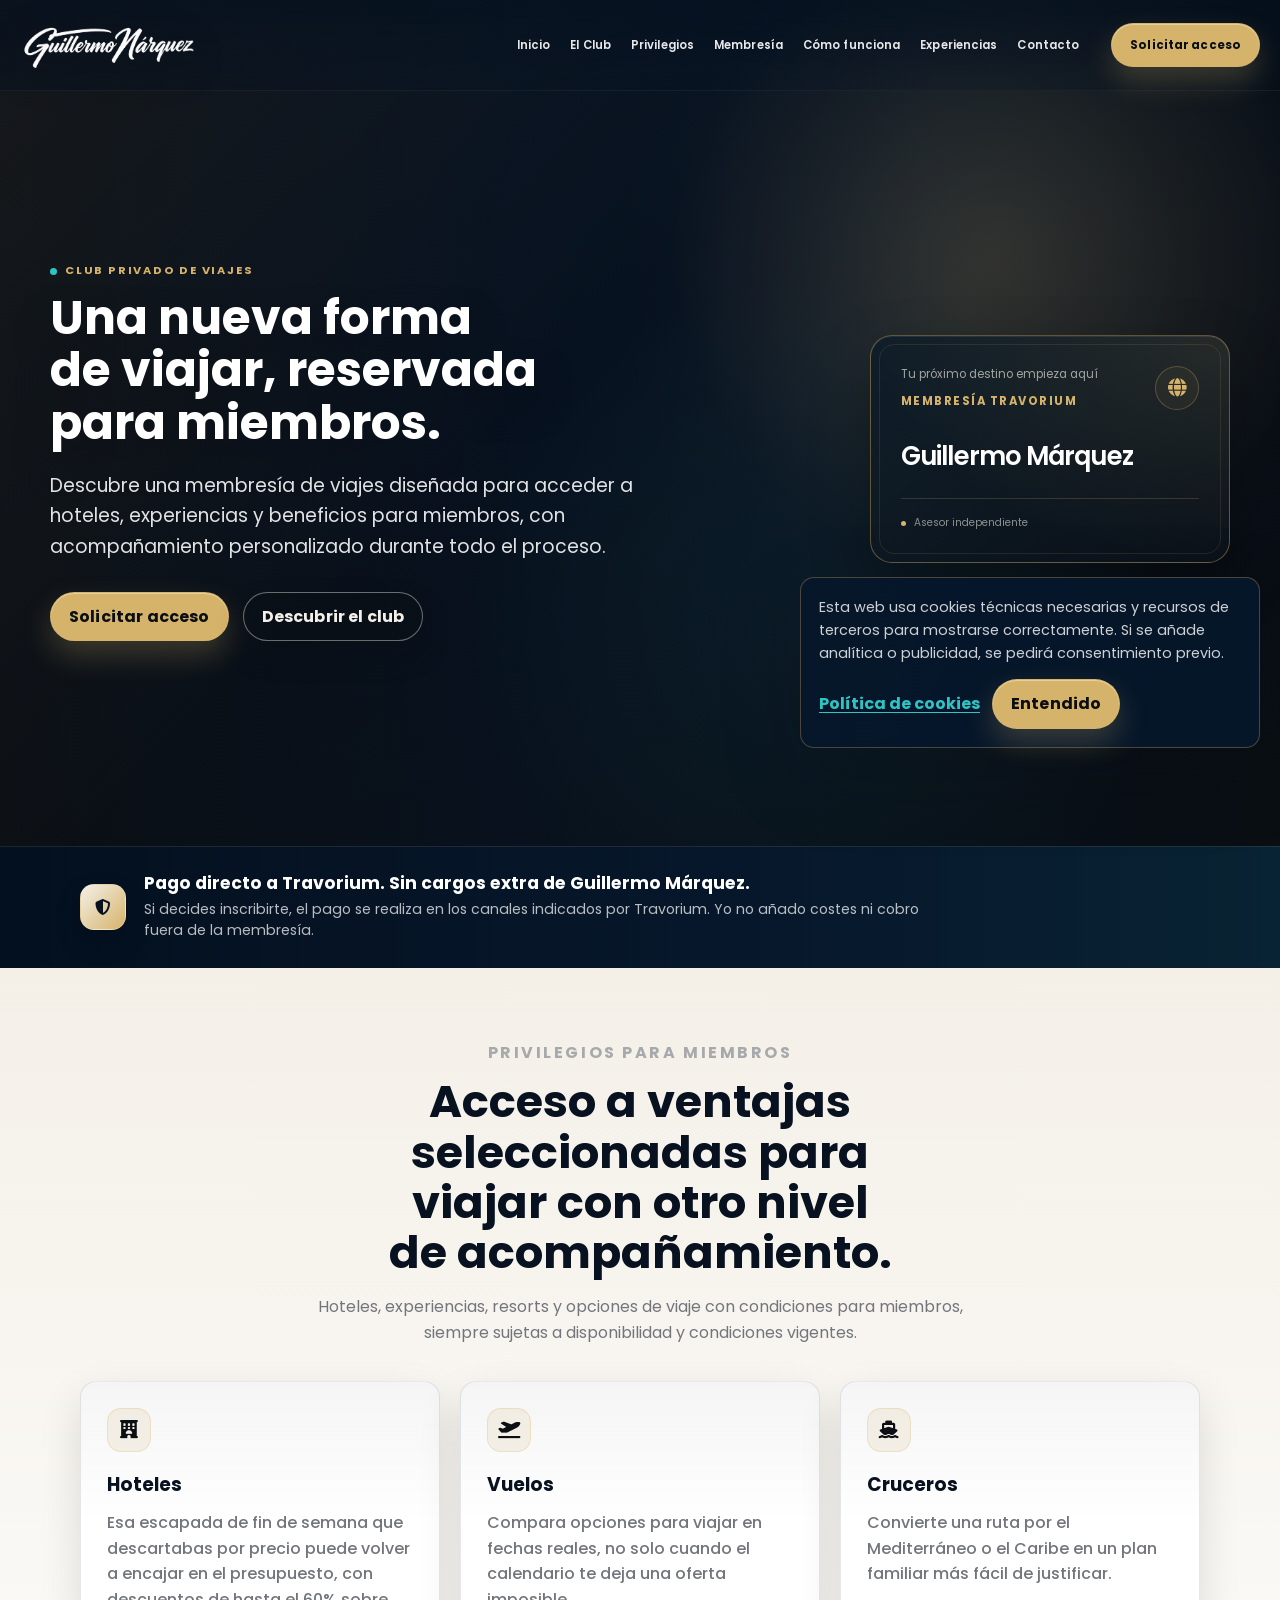
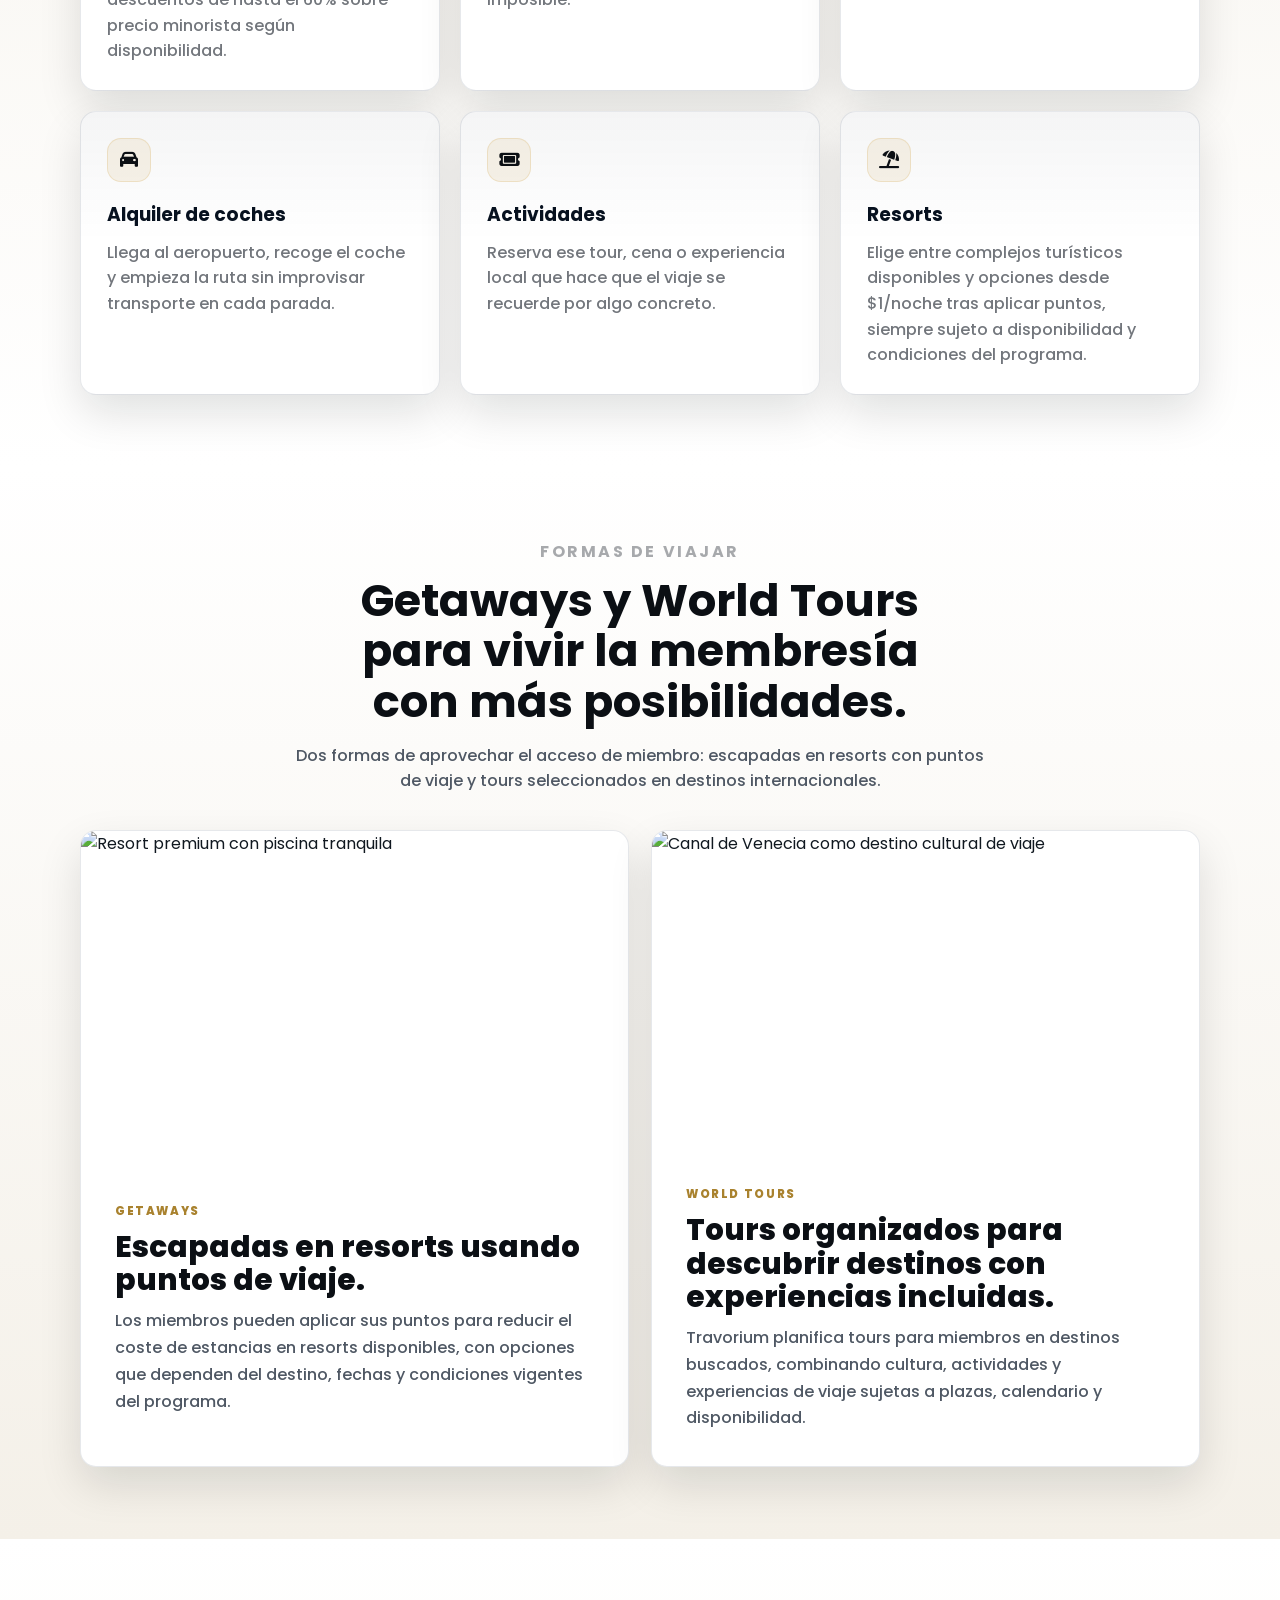
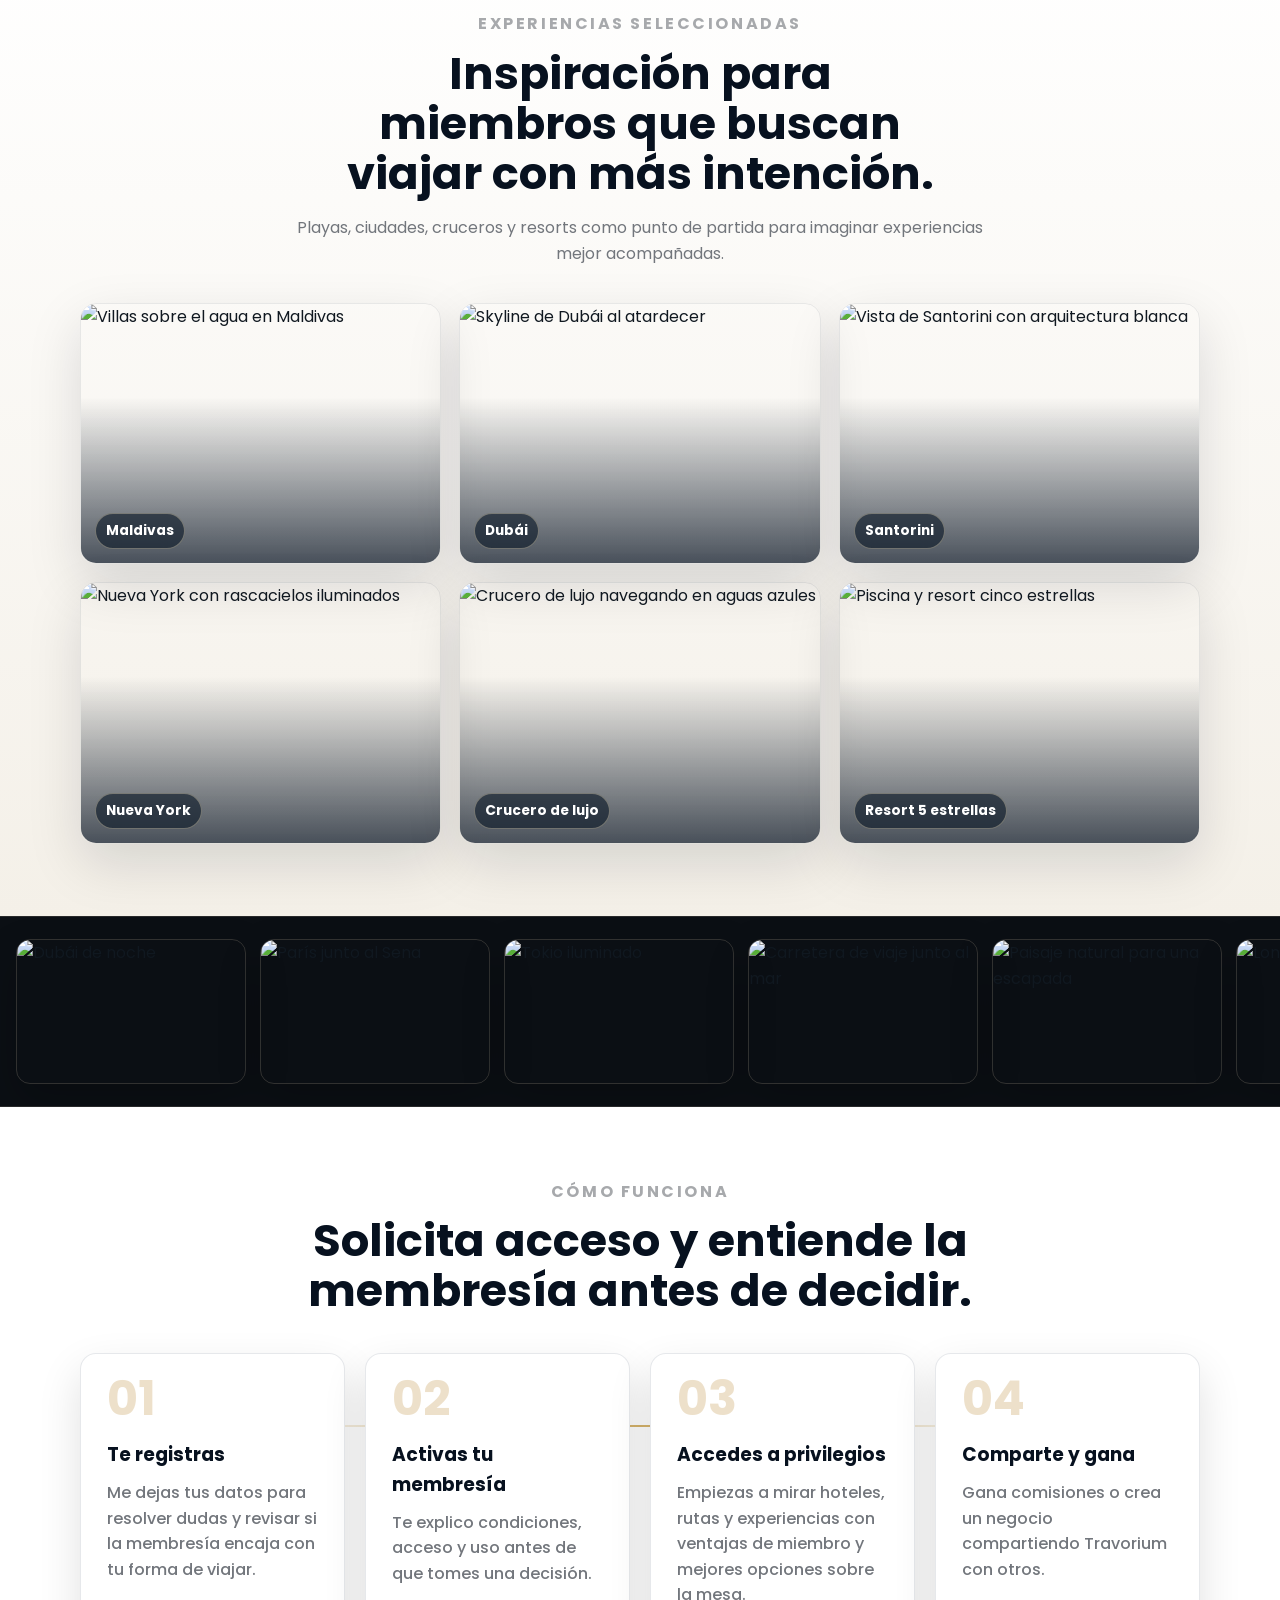
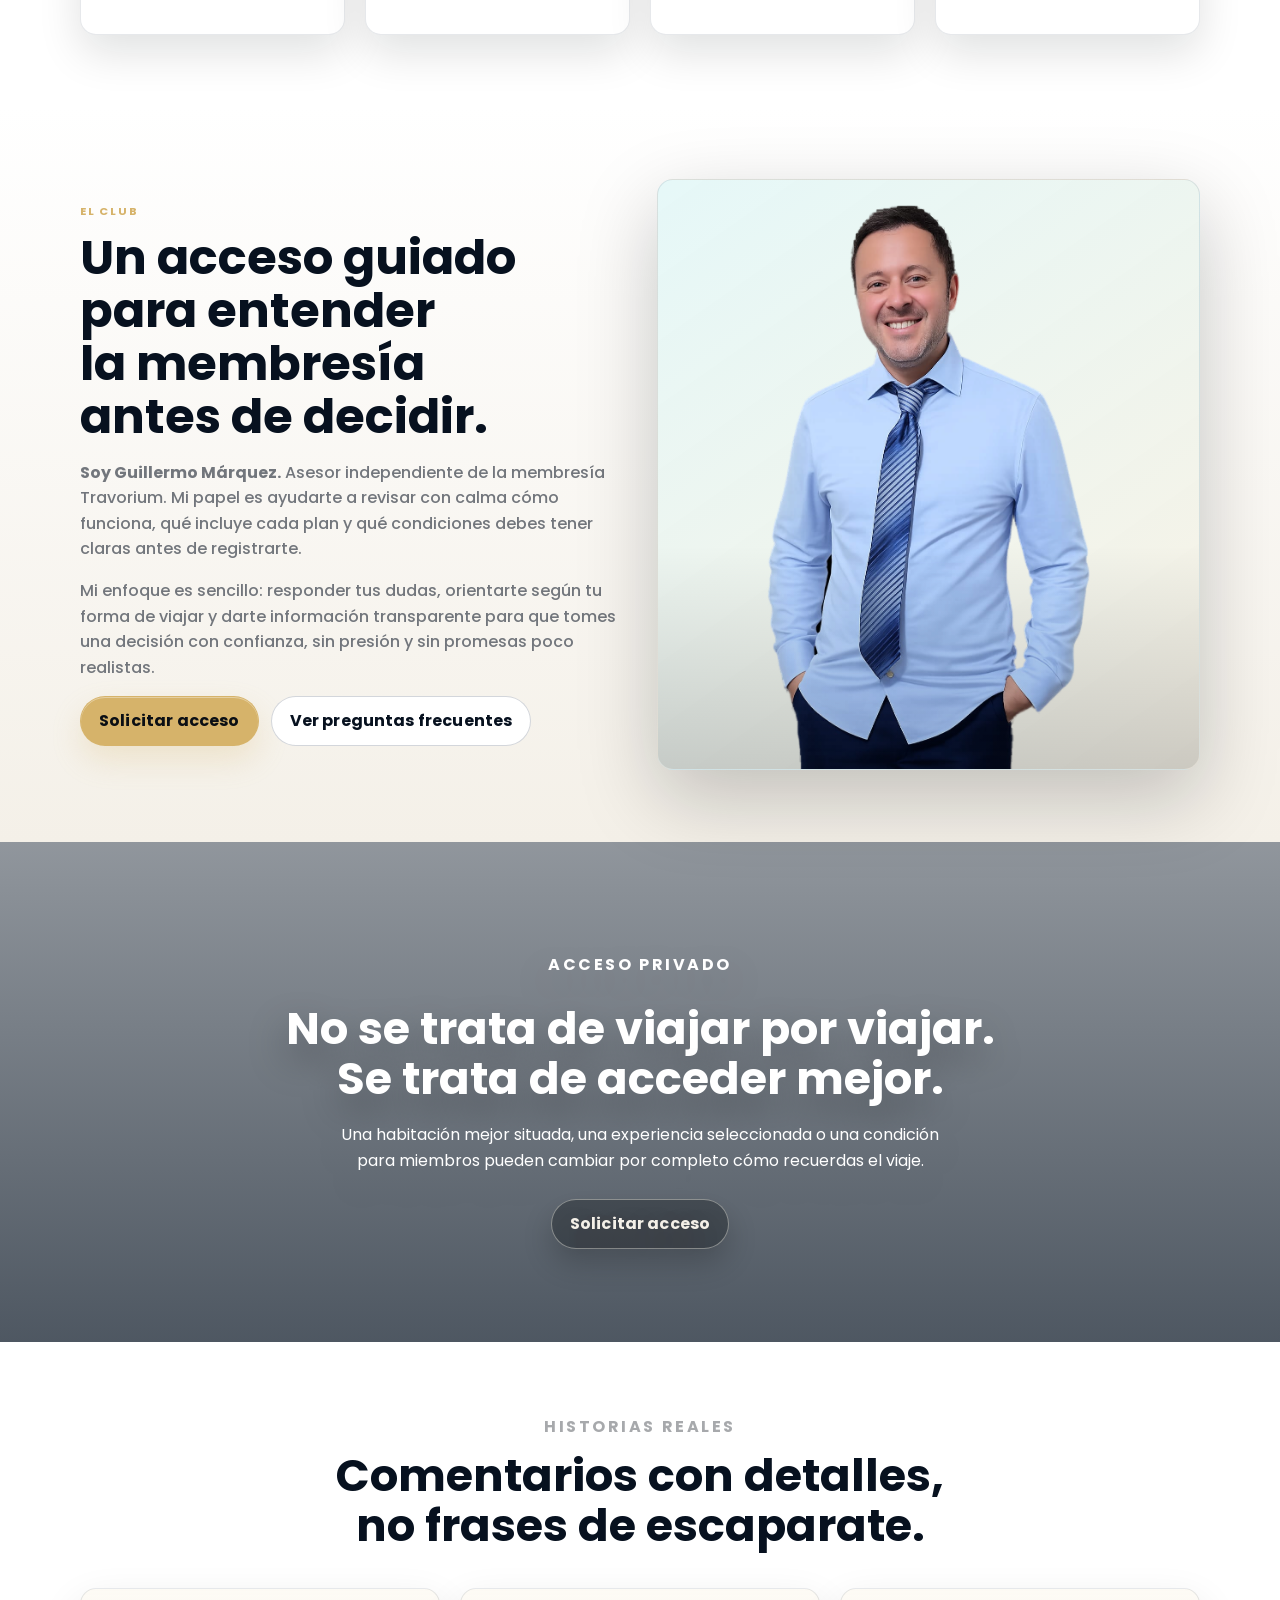
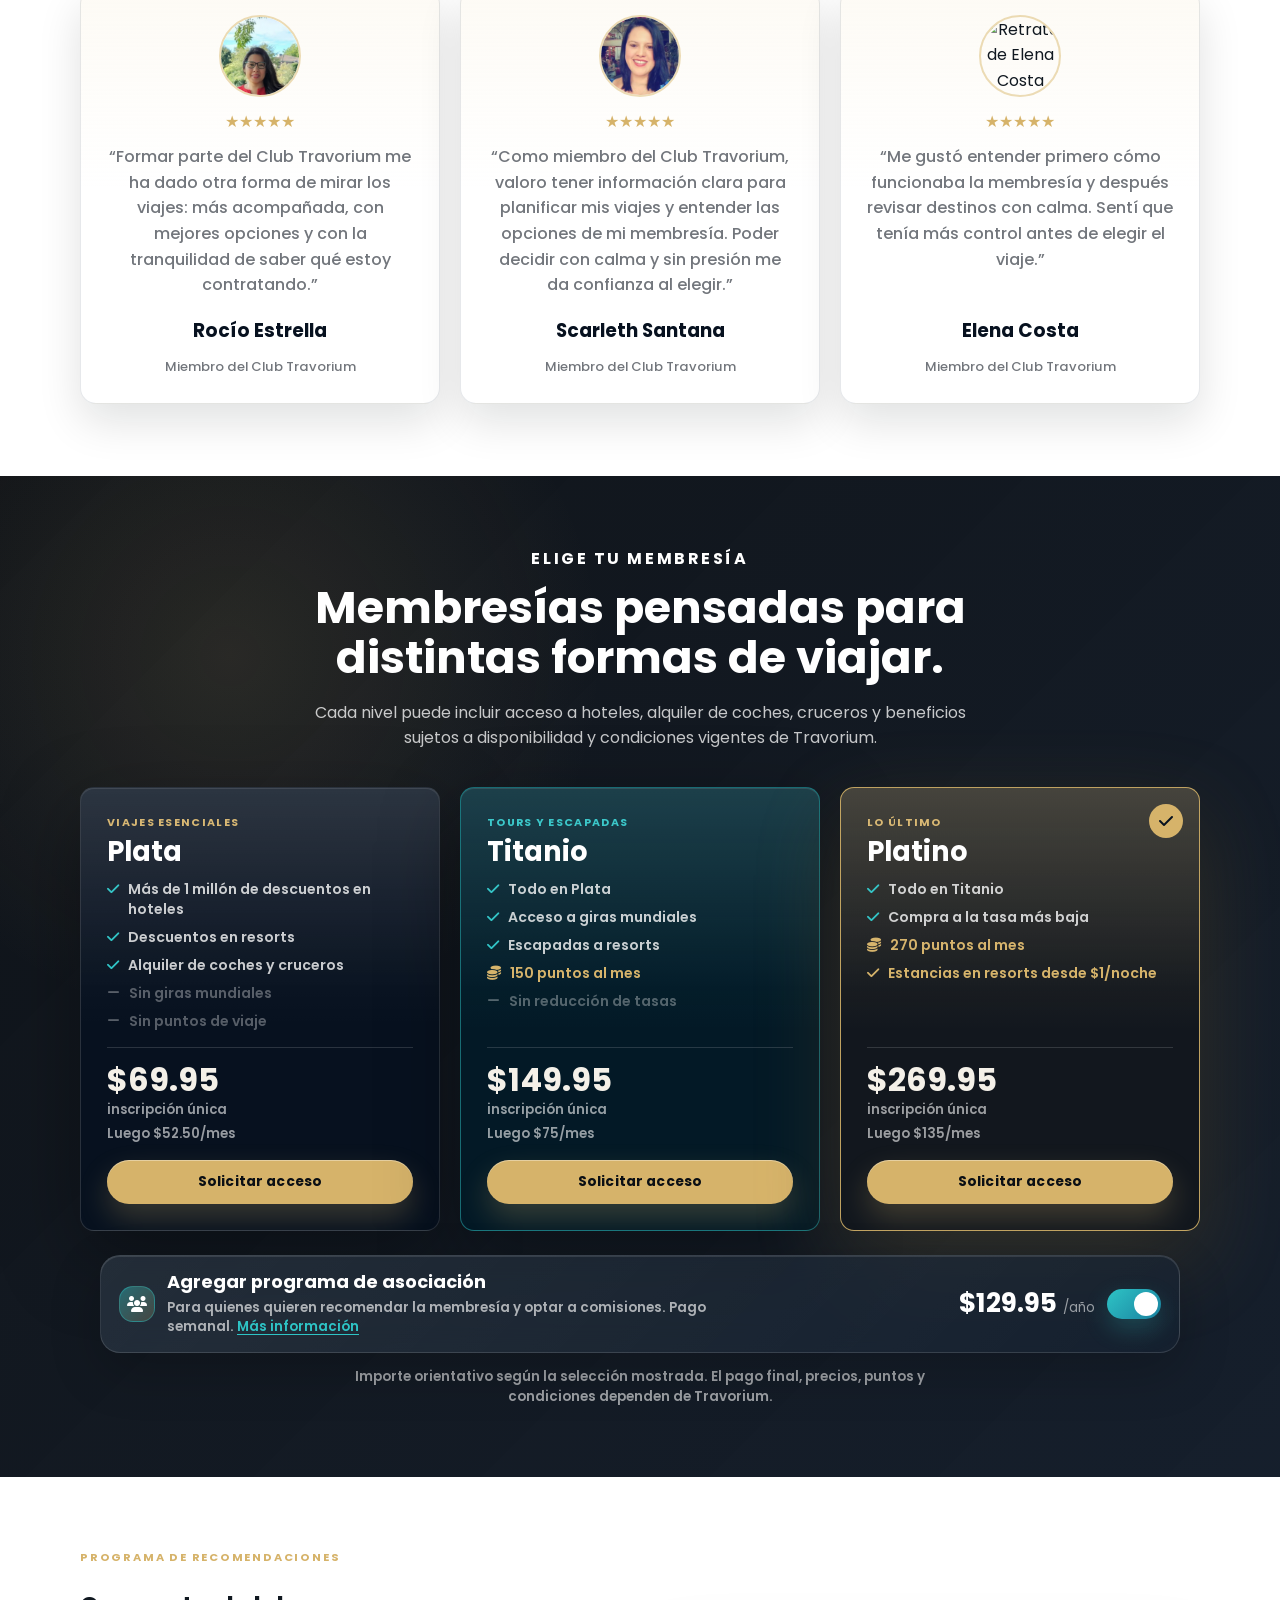
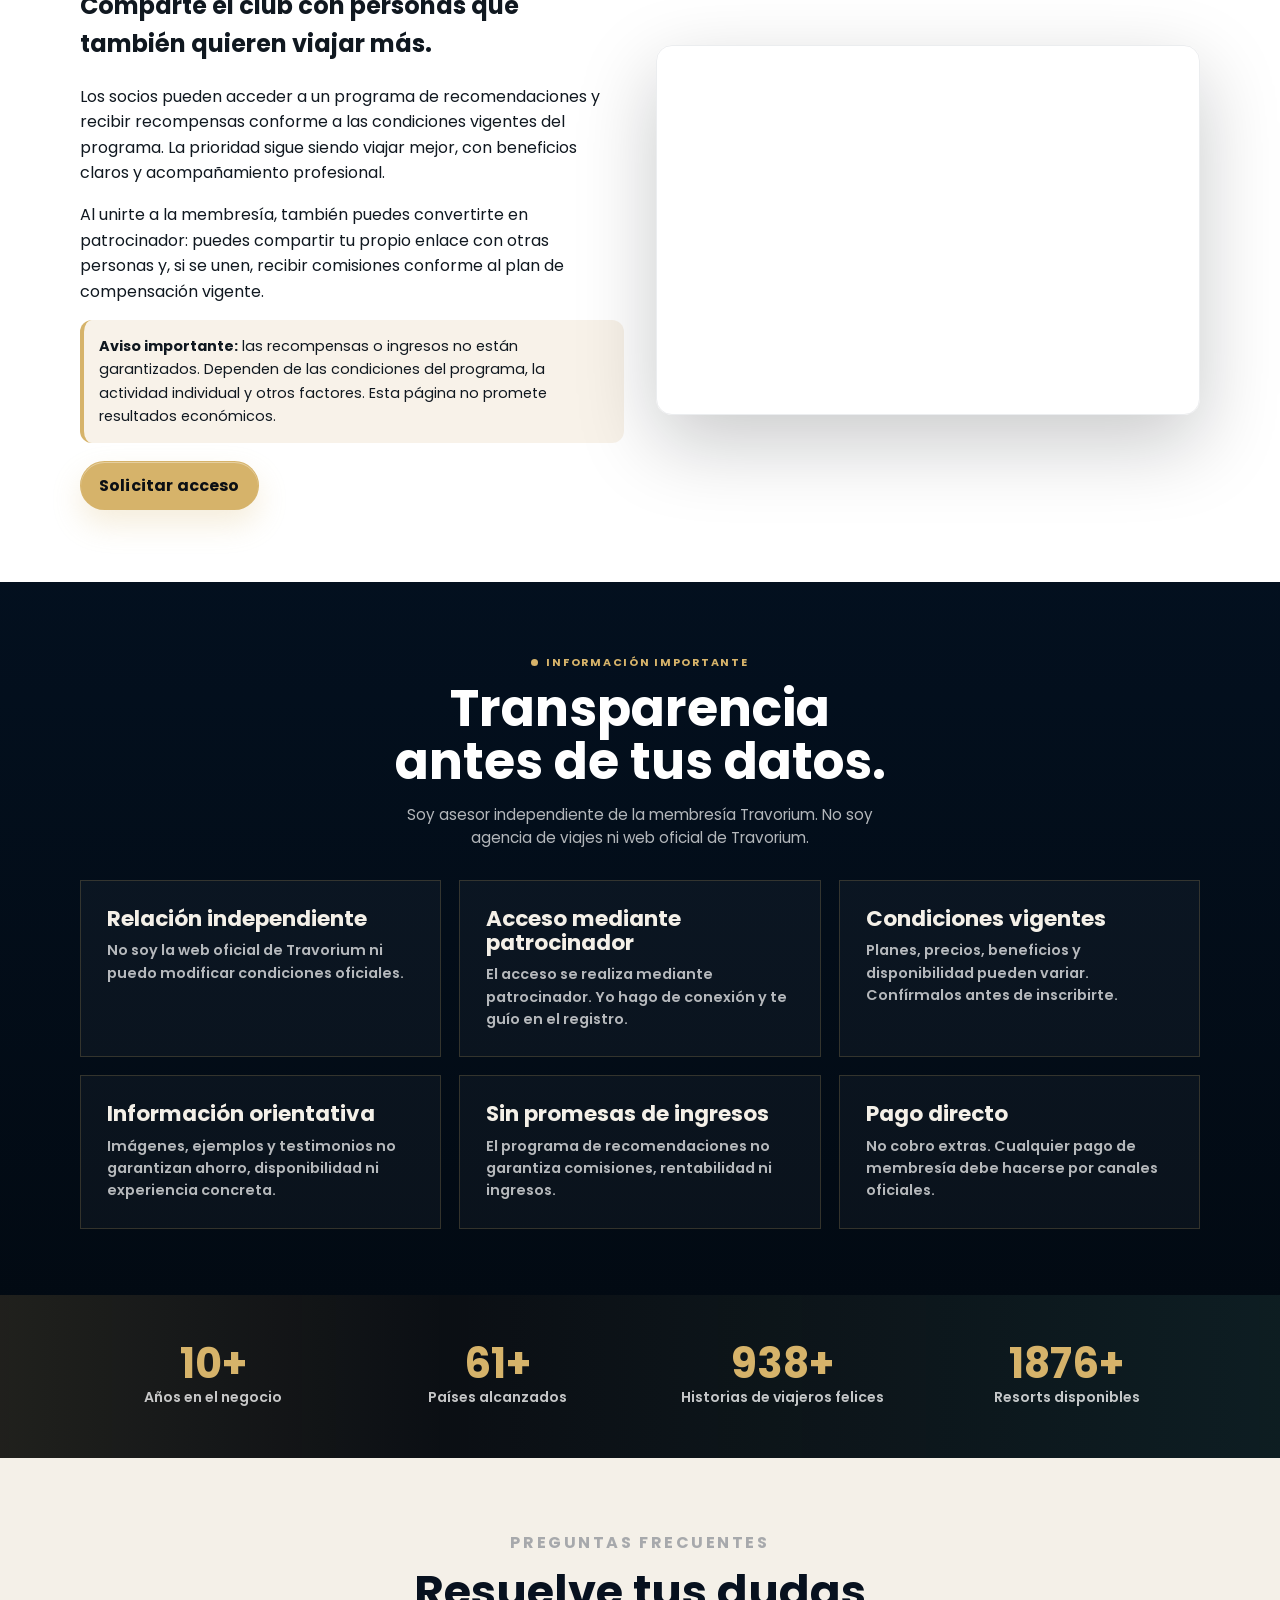
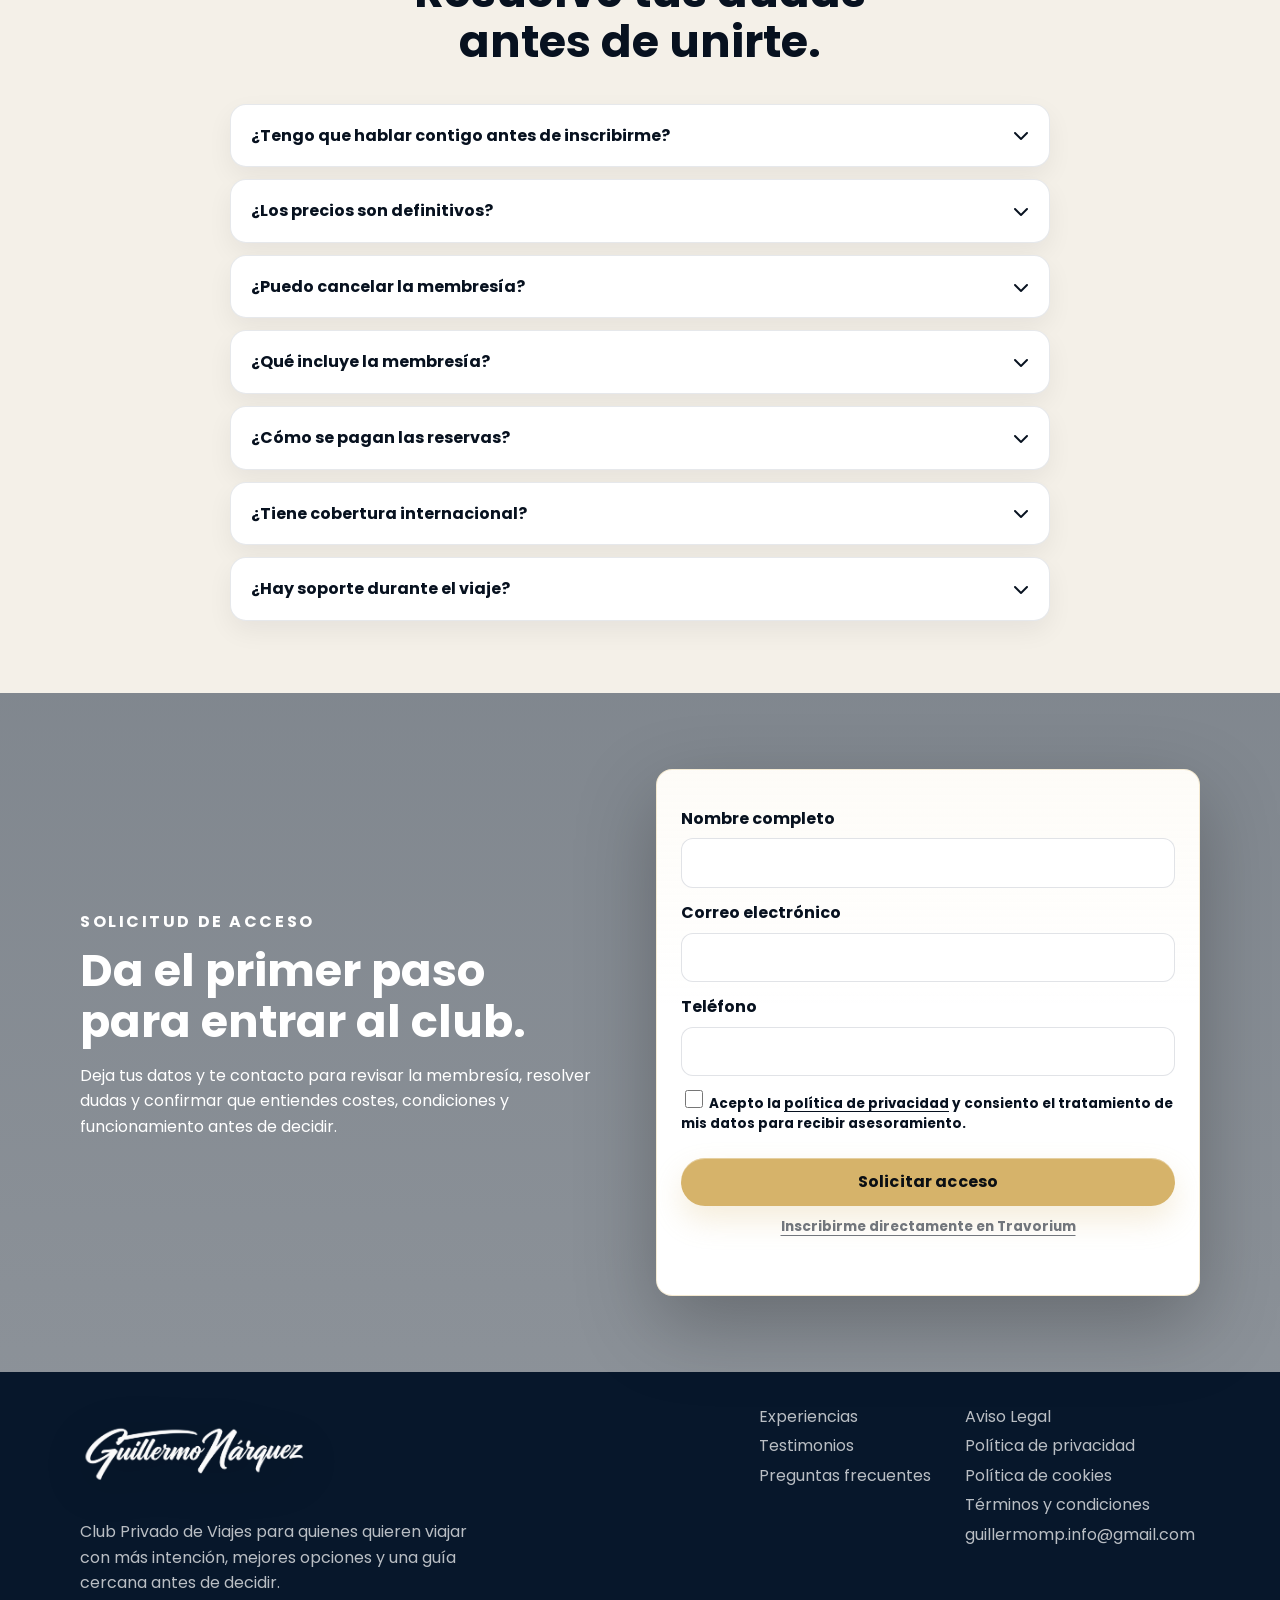
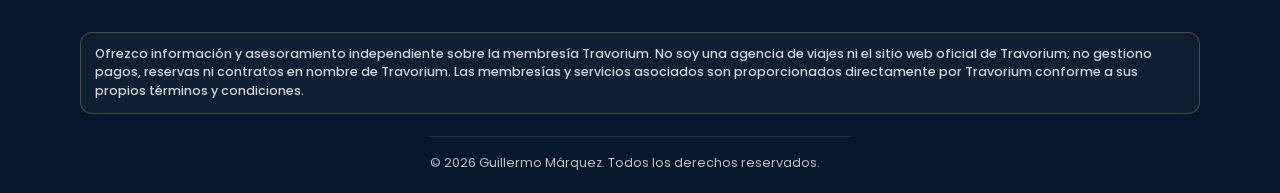
==== commit e8fc00fc: "Refine Scarleth Santana membership testimonial" ====
--- a/index.html
+++ b/index.html
@@ -332,7 +332,7 @@
           <article class="testimonial-card" data-aos="fade-up" data-aos-delay="80">
             <img src="assets/scarleth-santana.png" width="152" height="152" loading="lazy" decoding="async" fetchpriority="low" alt="Retrato de Scarleth Santana">
             <div class="stars" aria-label="Cinco estrellas">★★★★★</div>
-            <p>“Entré al Club Travorium buscando opciones más claras para viajar. Lo que más valoré fue tener la información ordenada y poder decidir sin sentir presión.”</p>
+            <p>“Como miembro del Club Travorium, valoro tener información clara para planificar mis viajes y entender las opciones de mi membresía. Poder decidir con calma y sin presión me da confianza al elegir.”</p>
             <h3>Scarleth Santana</h3>
             <p class="testimonial-role">Miembro del Club Travorium</p>
           </article>
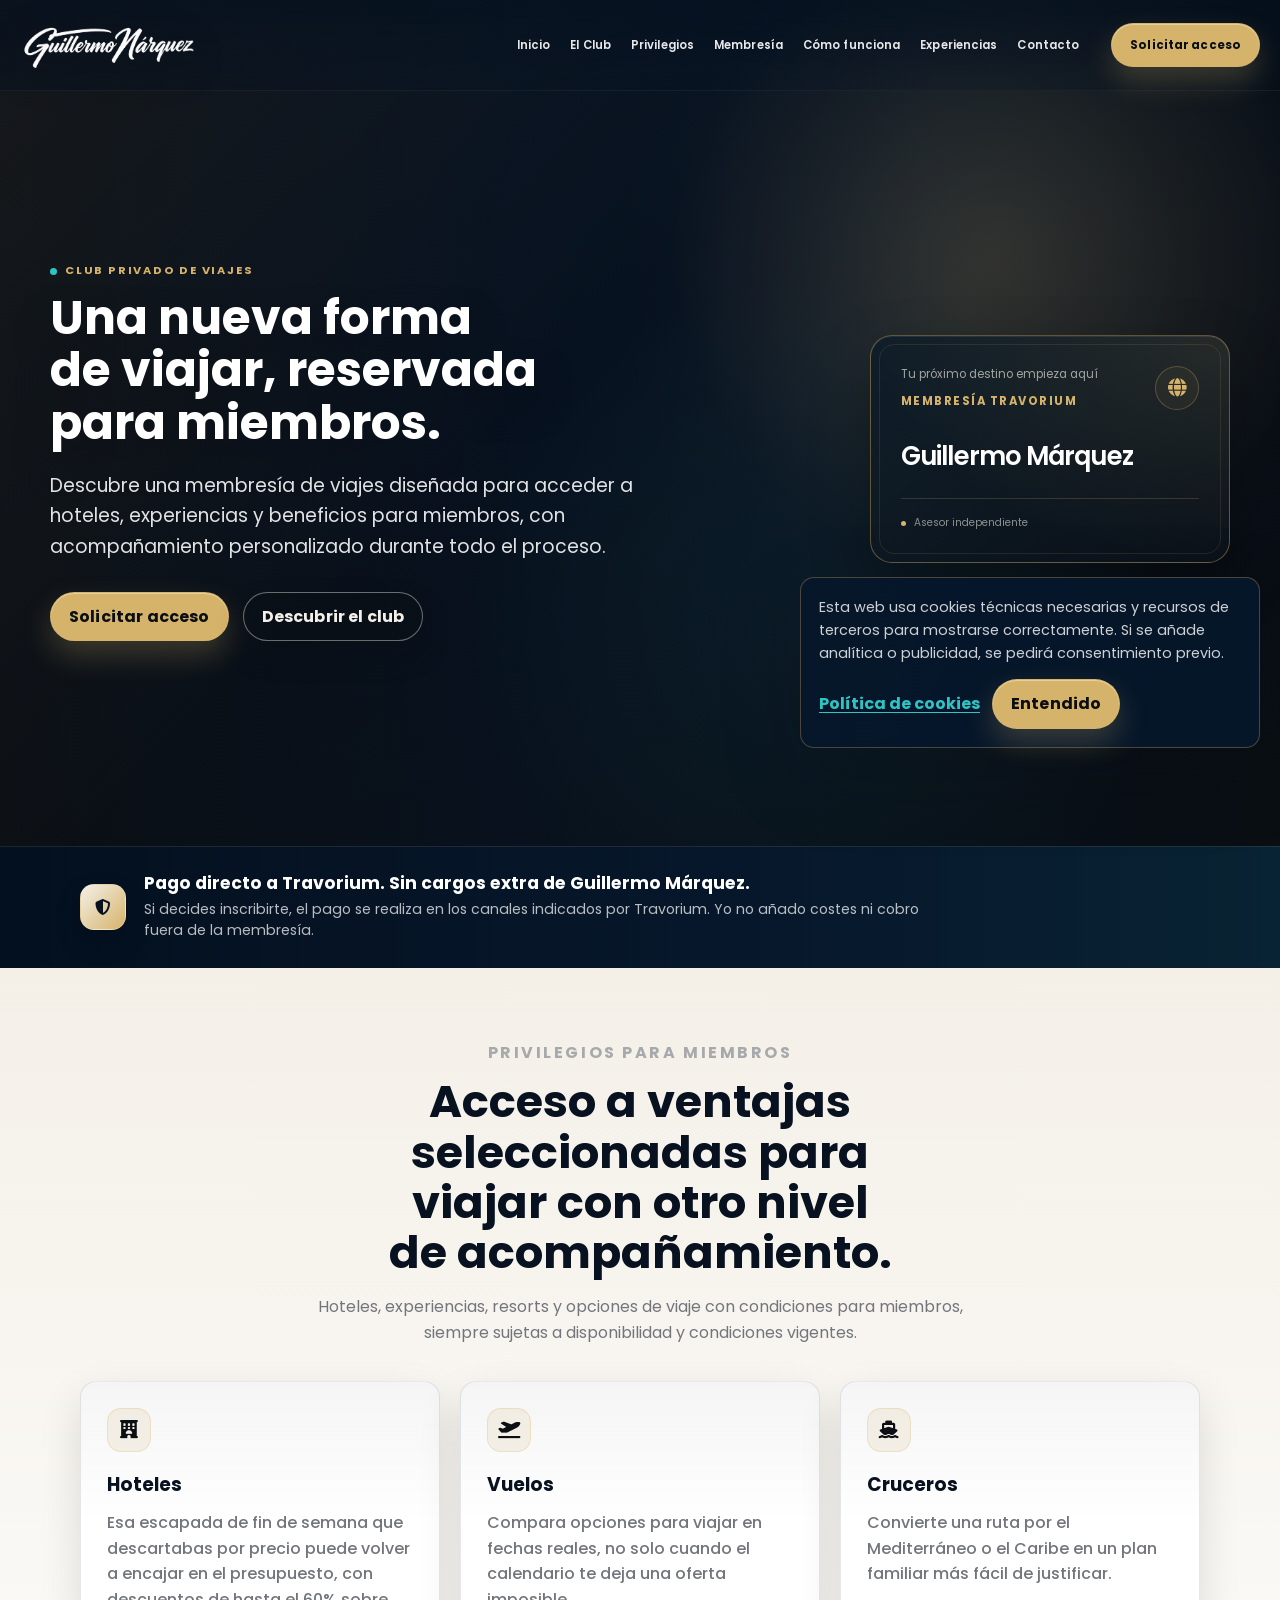
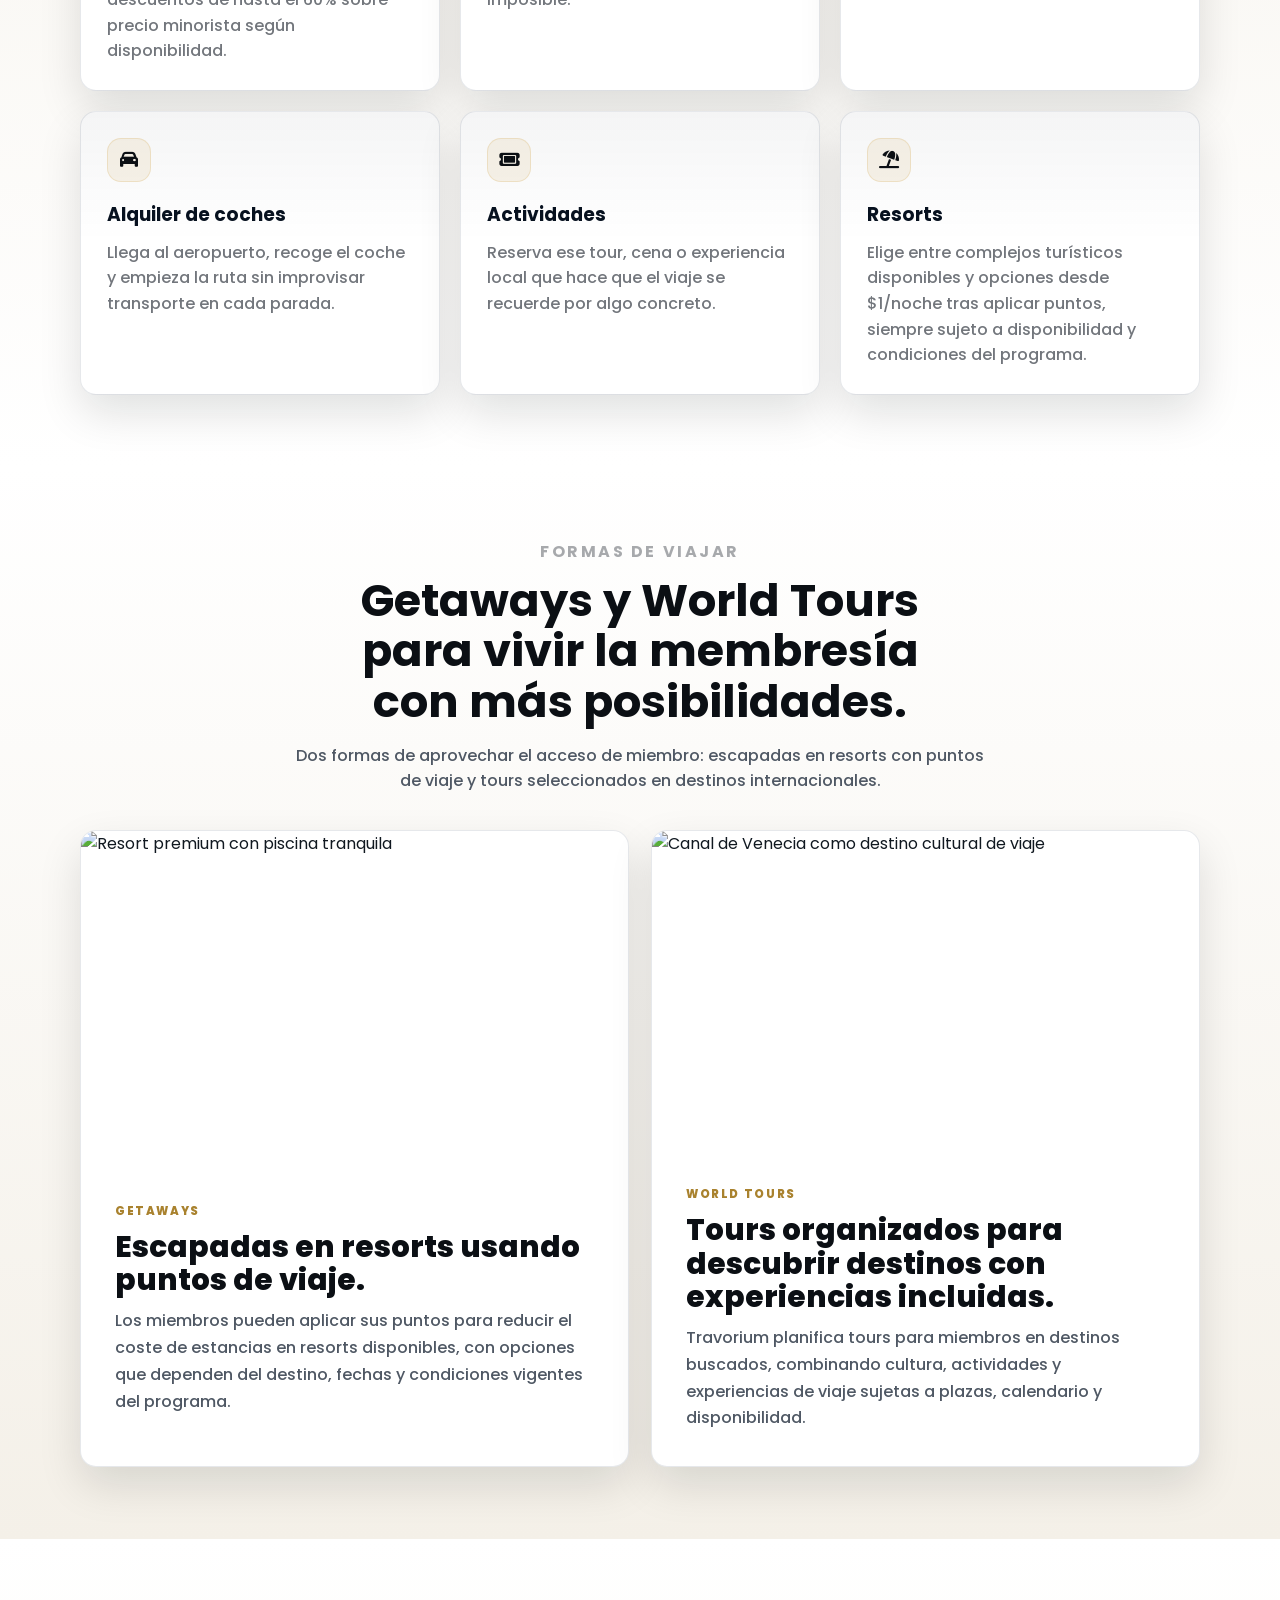
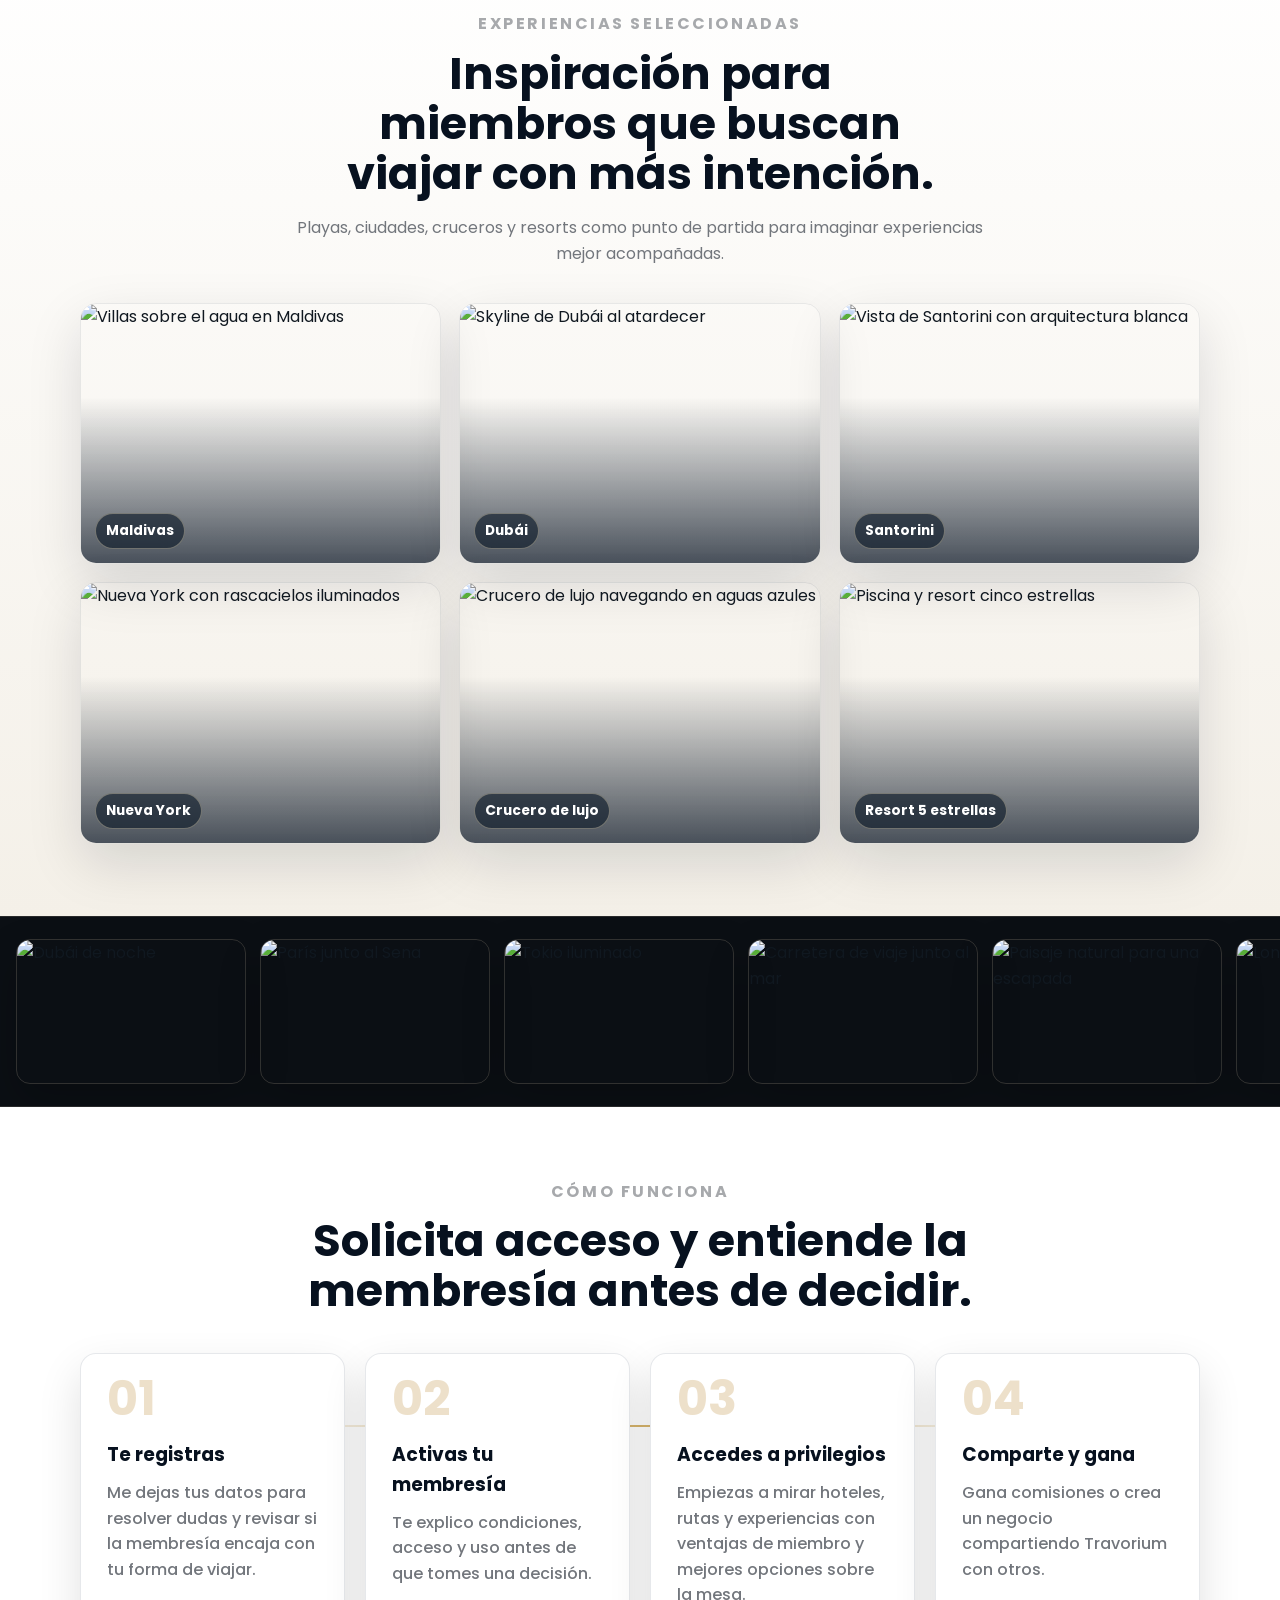
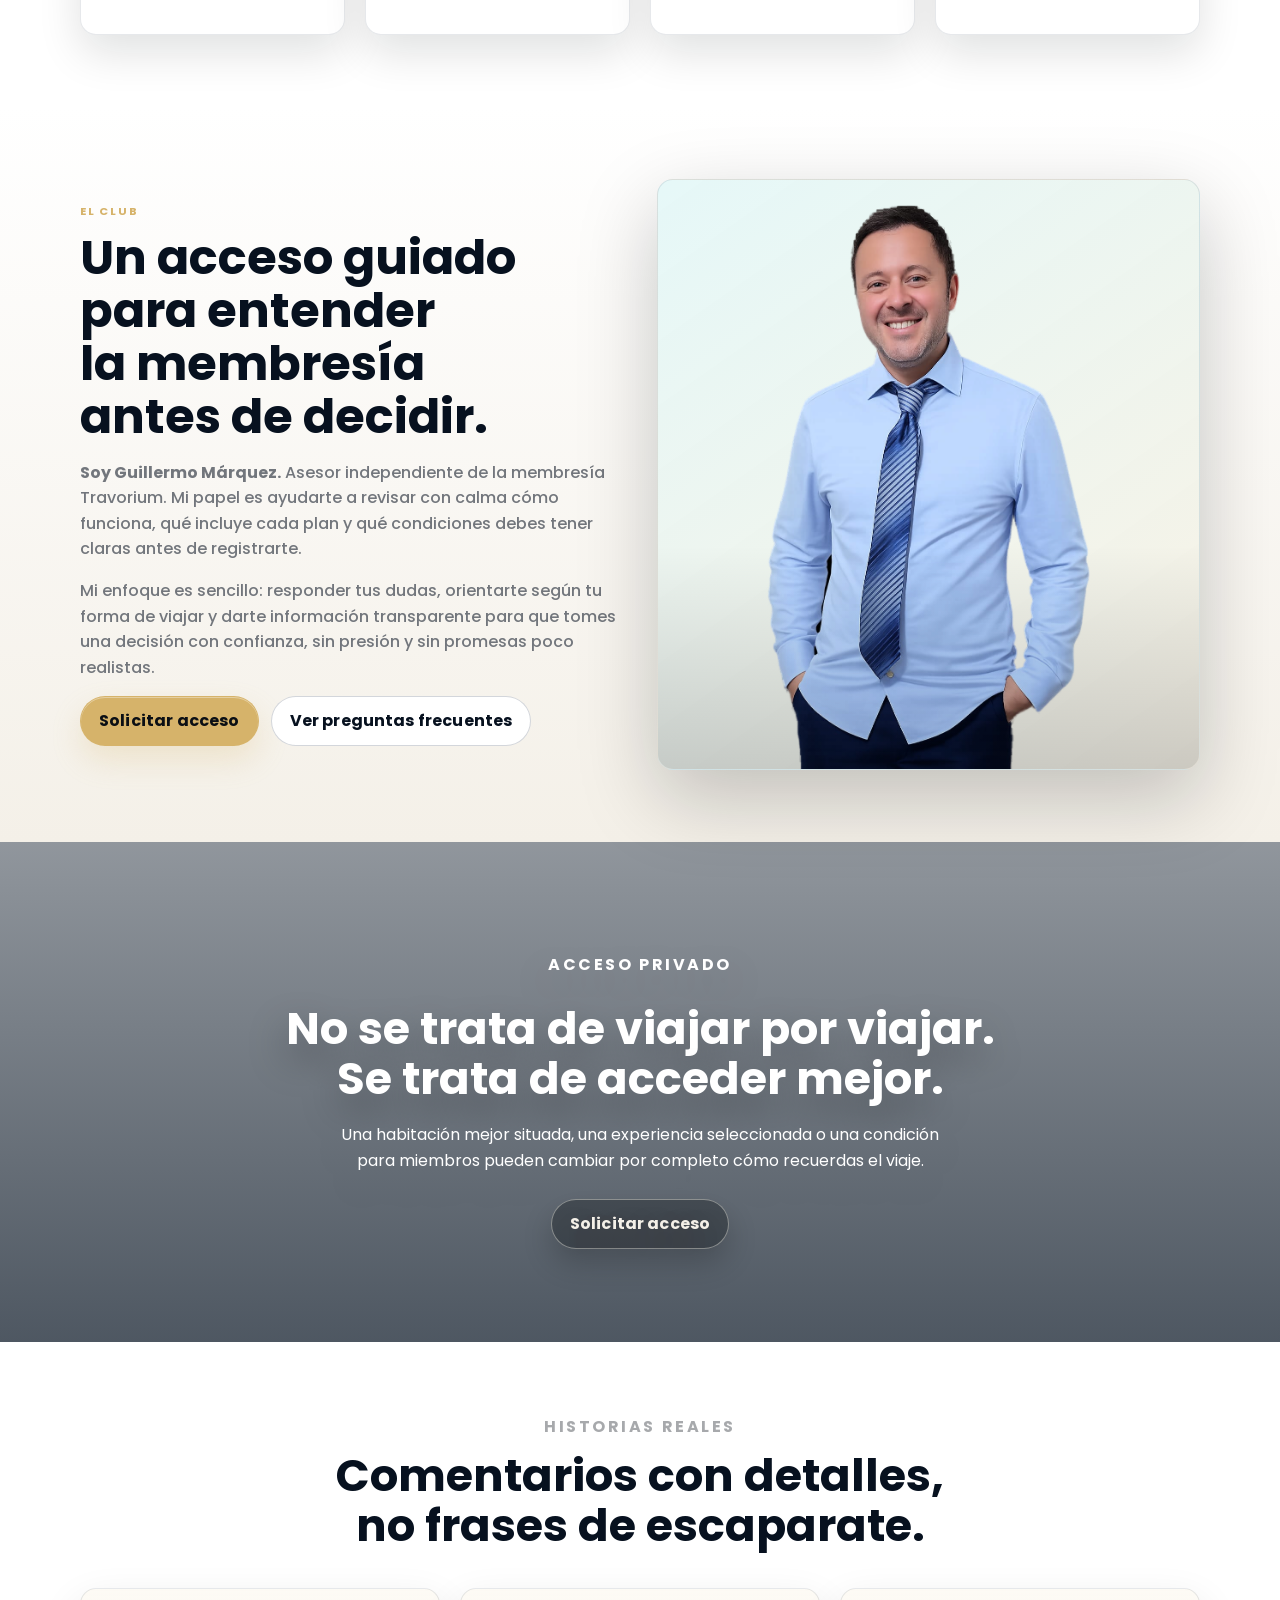
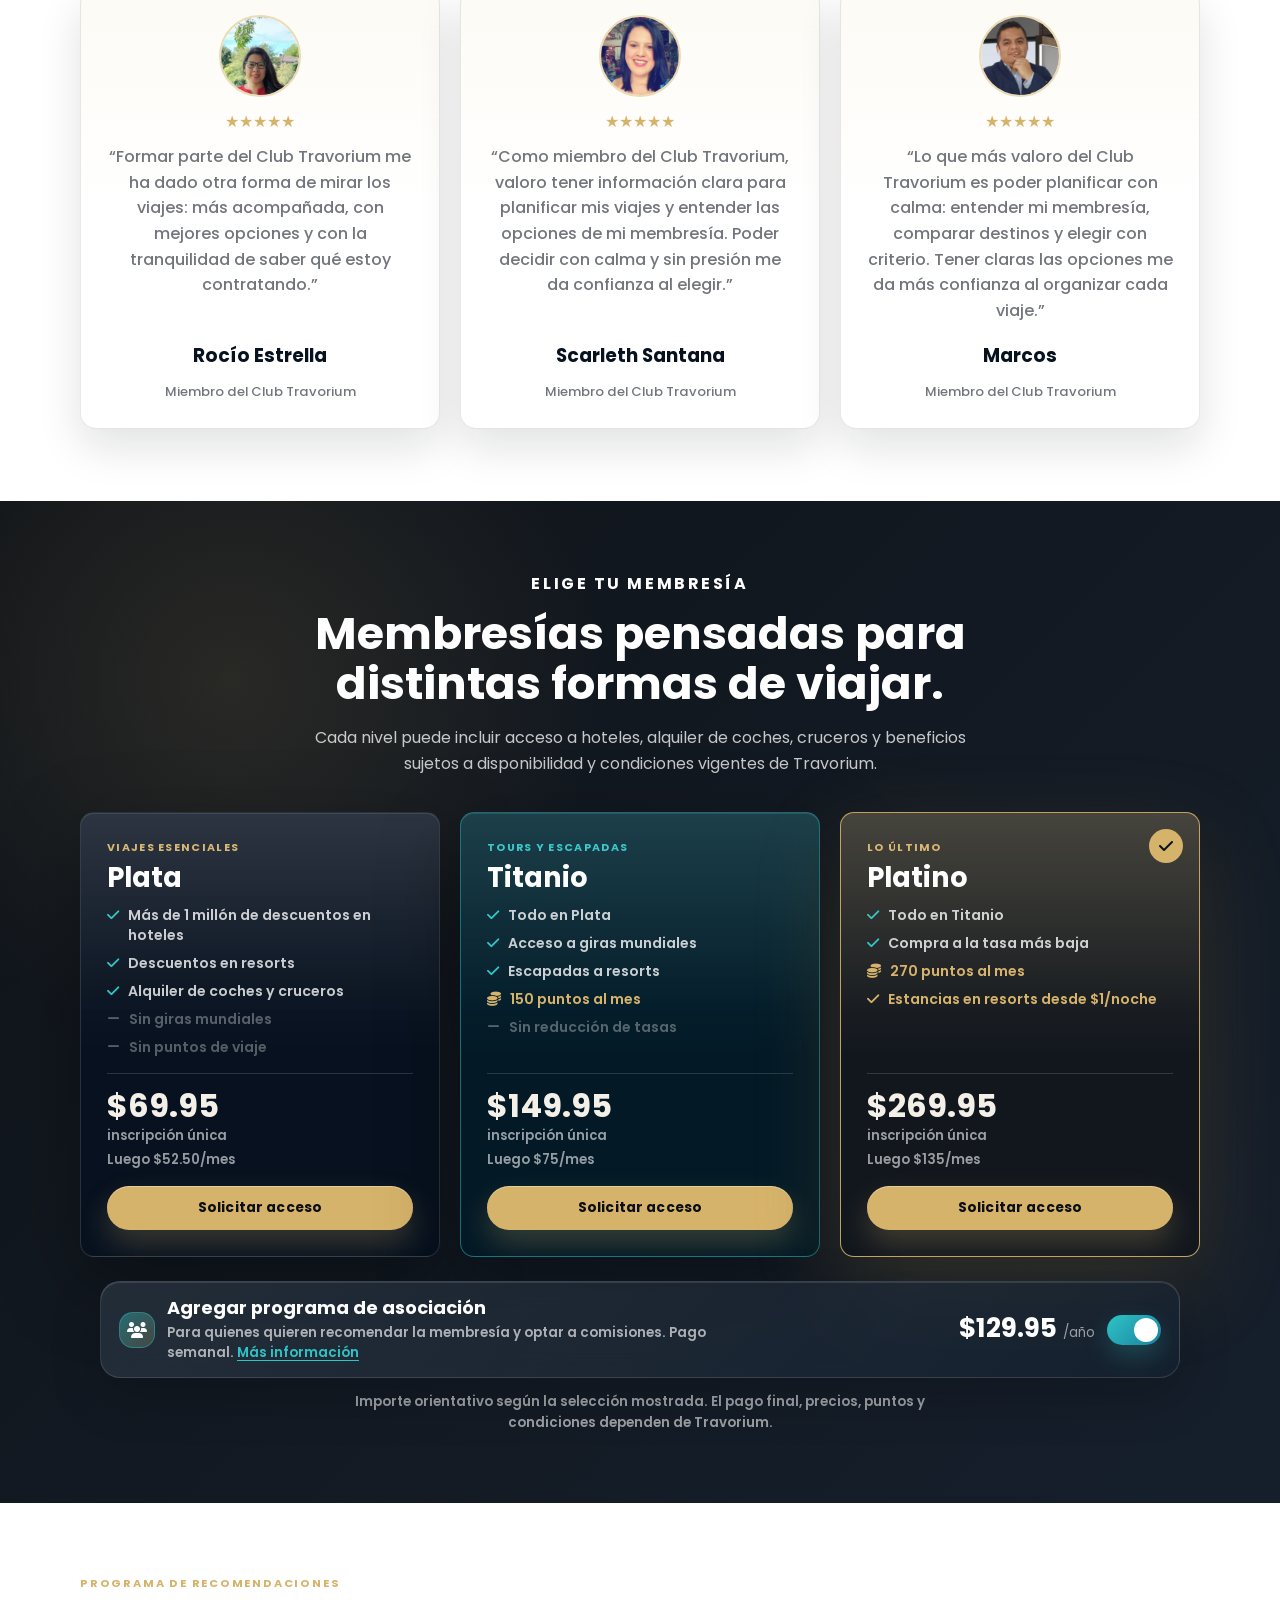
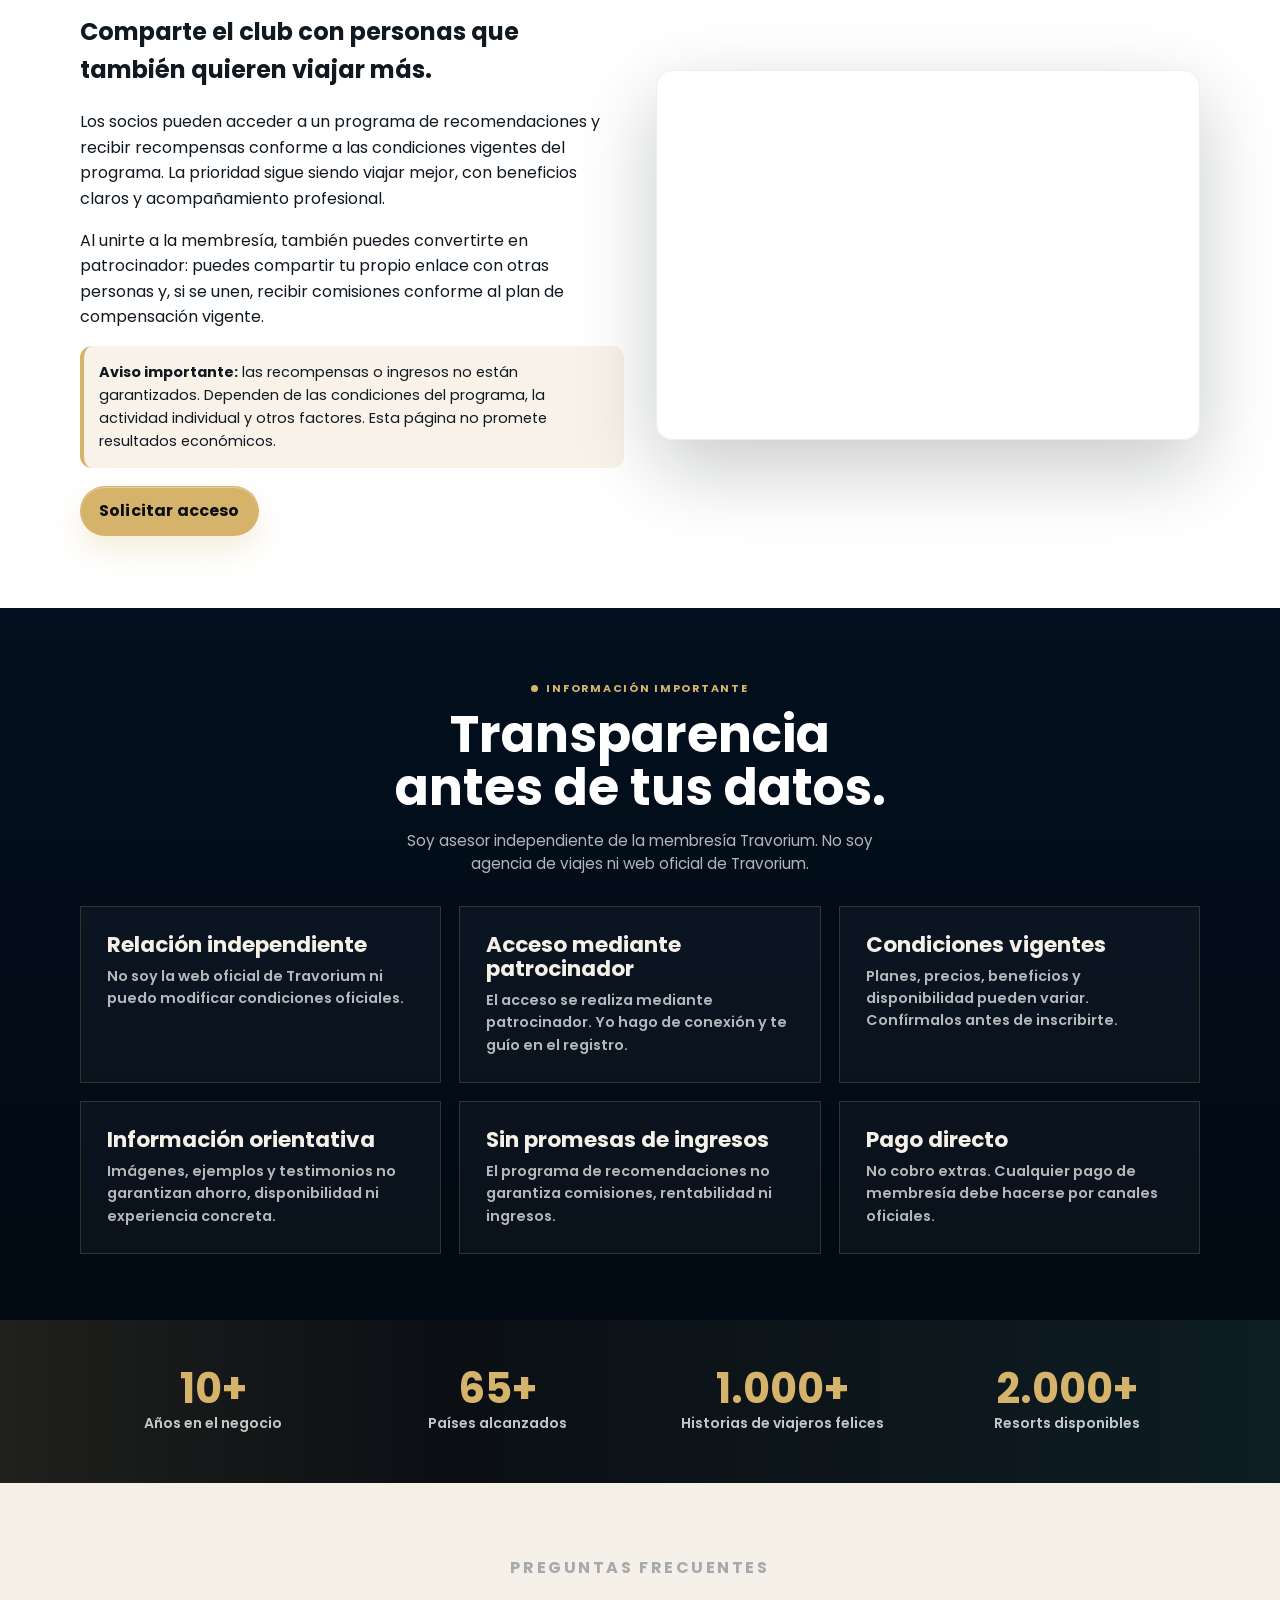
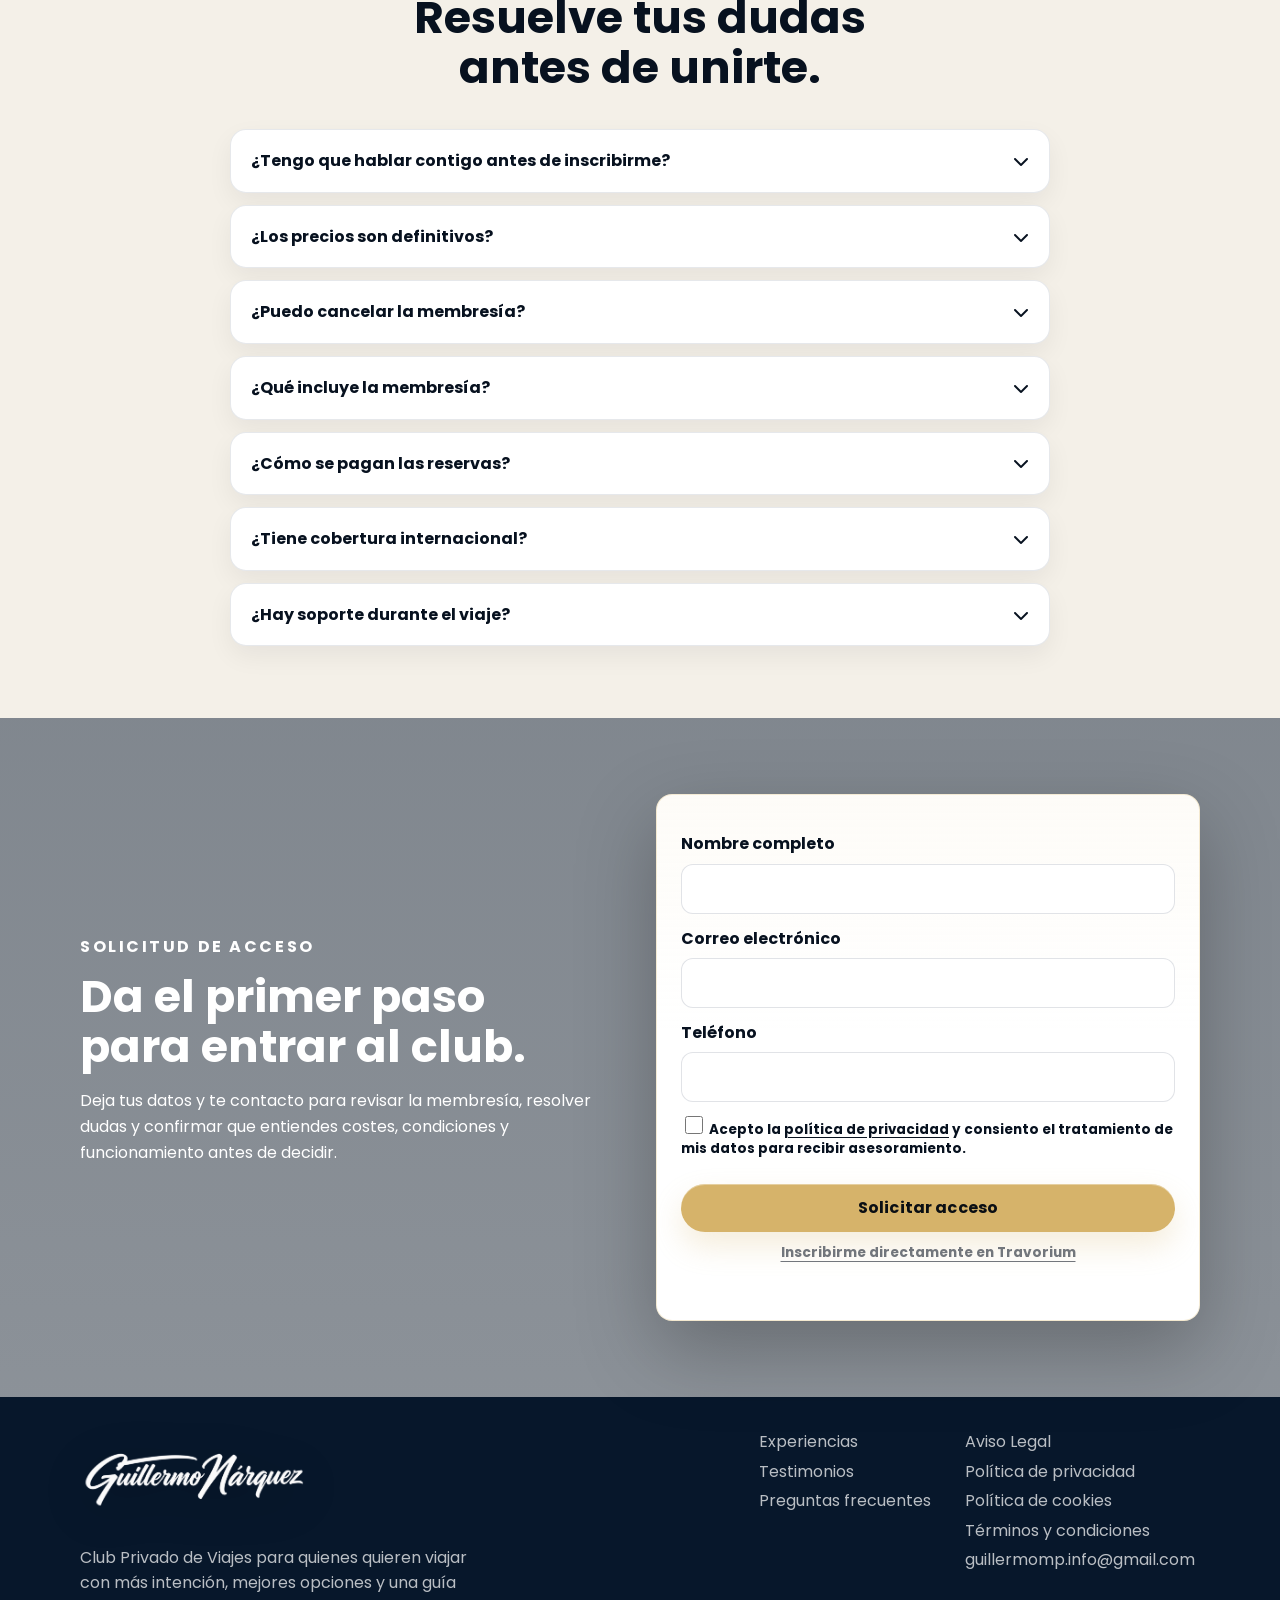
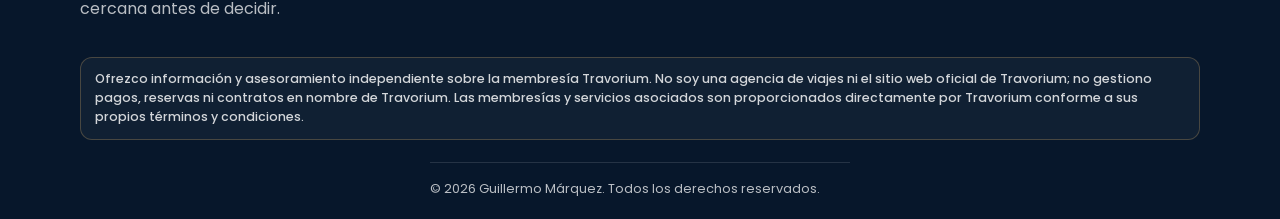
==== commit 9091d15a: "Update third testimonial with Marcos photo and copy" ====
--- a/index.html
+++ b/index.html
@@ -337,10 +337,10 @@
             <p class="testimonial-role">Miembro del Club Travorium</p>
           </article>
           <article class="testimonial-card" data-aos="fade-up" data-aos-delay="160">
-            <img src="https://images.unsplash.com/photo-1534528741775-53994a69daeb?auto=format&amp;fit=crop&amp;w=160&amp;q=72" width="152" height="152" loading="lazy" decoding="async" fetchpriority="low" alt="Retrato de Elena Costa">
+            <img src="assets/marcos.png" width="152" height="152" loading="lazy" decoding="async" fetchpriority="low" alt="Retrato de Marcos">
             <div class="stars" aria-label="Cinco estrellas">★★★★★</div>
-            <p>“Me gustó entender primero cómo funcionaba la membresía y después revisar destinos con calma. Sentí que tenía más control antes de elegir el viaje.”</p>
-            <h3>Elena Costa</h3>
+            <p>“Lo que más valoro del Club Travorium es poder planificar con calma: entender mi membresía, comparar destinos y elegir con criterio. Tener claras las opciones me da más confianza al organizar cada viaje.”</p>
+            <h3>Marcos</h3>
             <p class="testimonial-role">Miembro del Club Travorium</p>
           </article>
         </div>
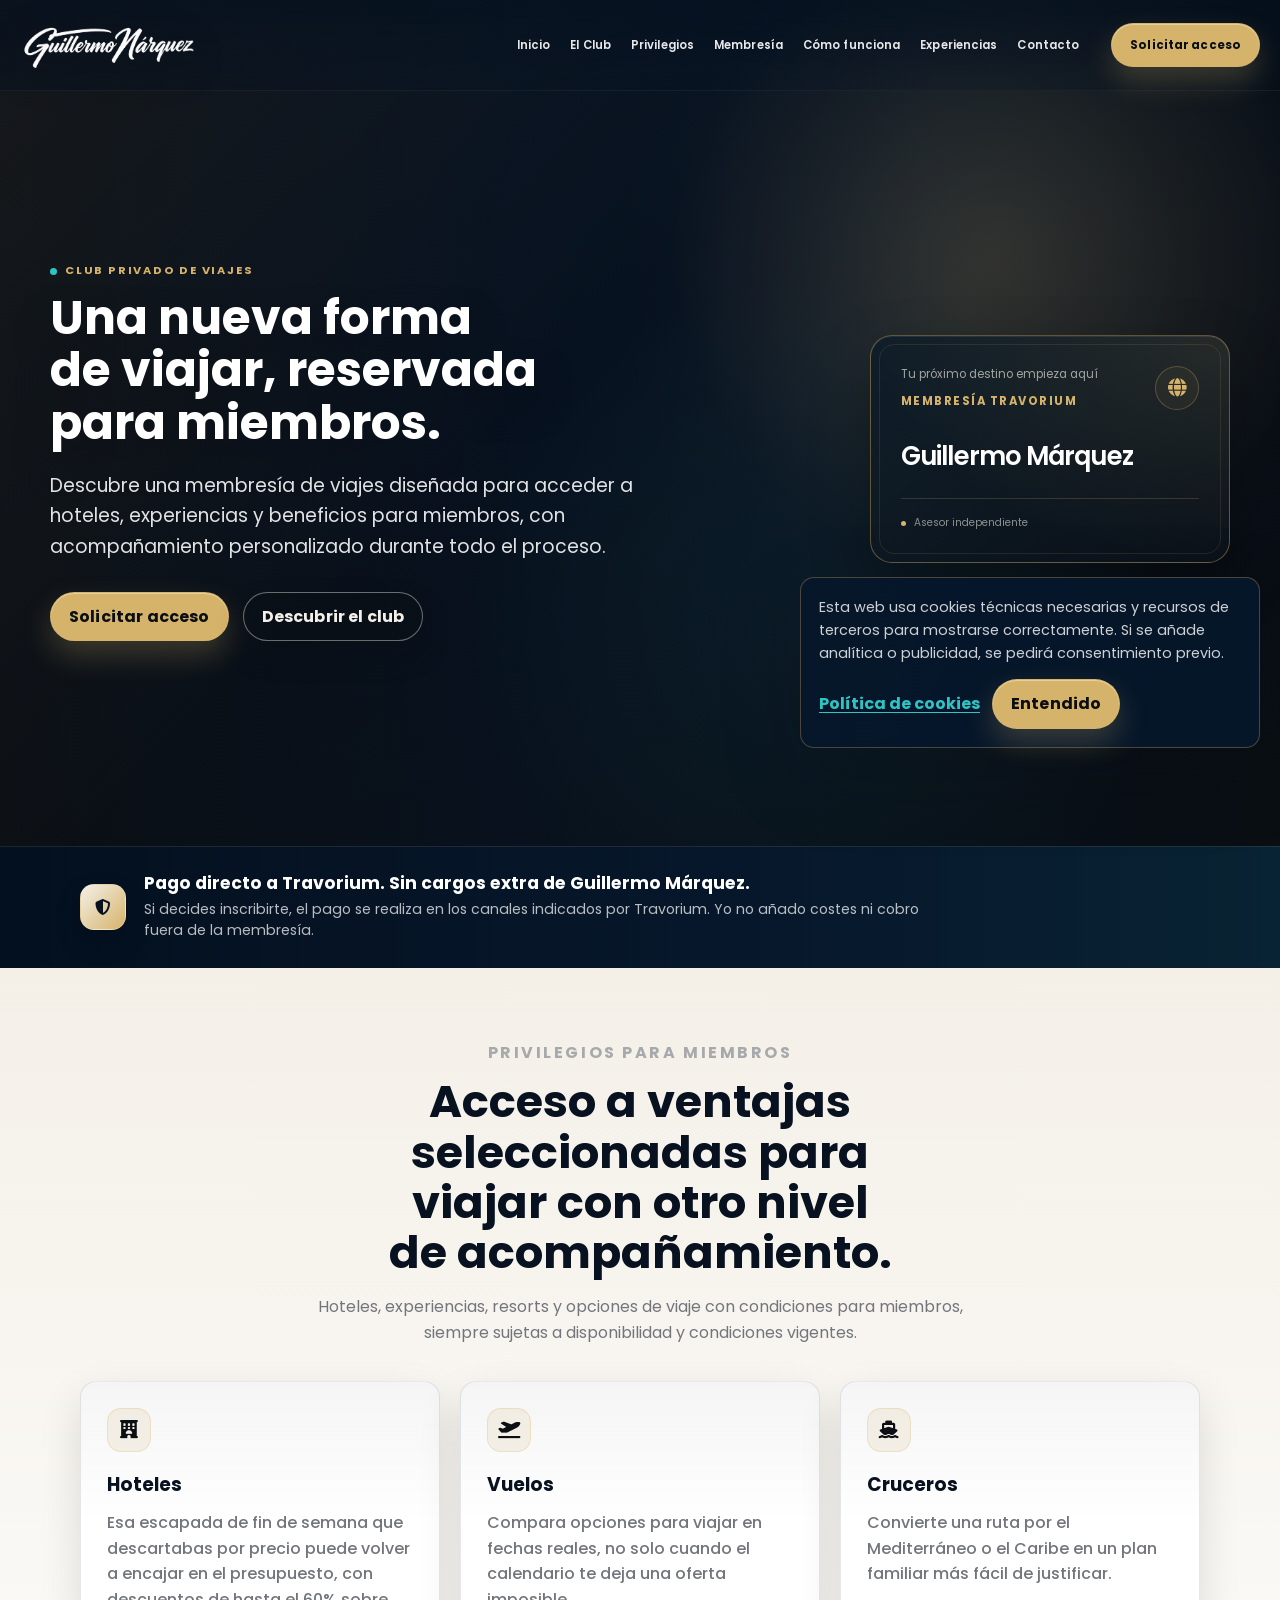
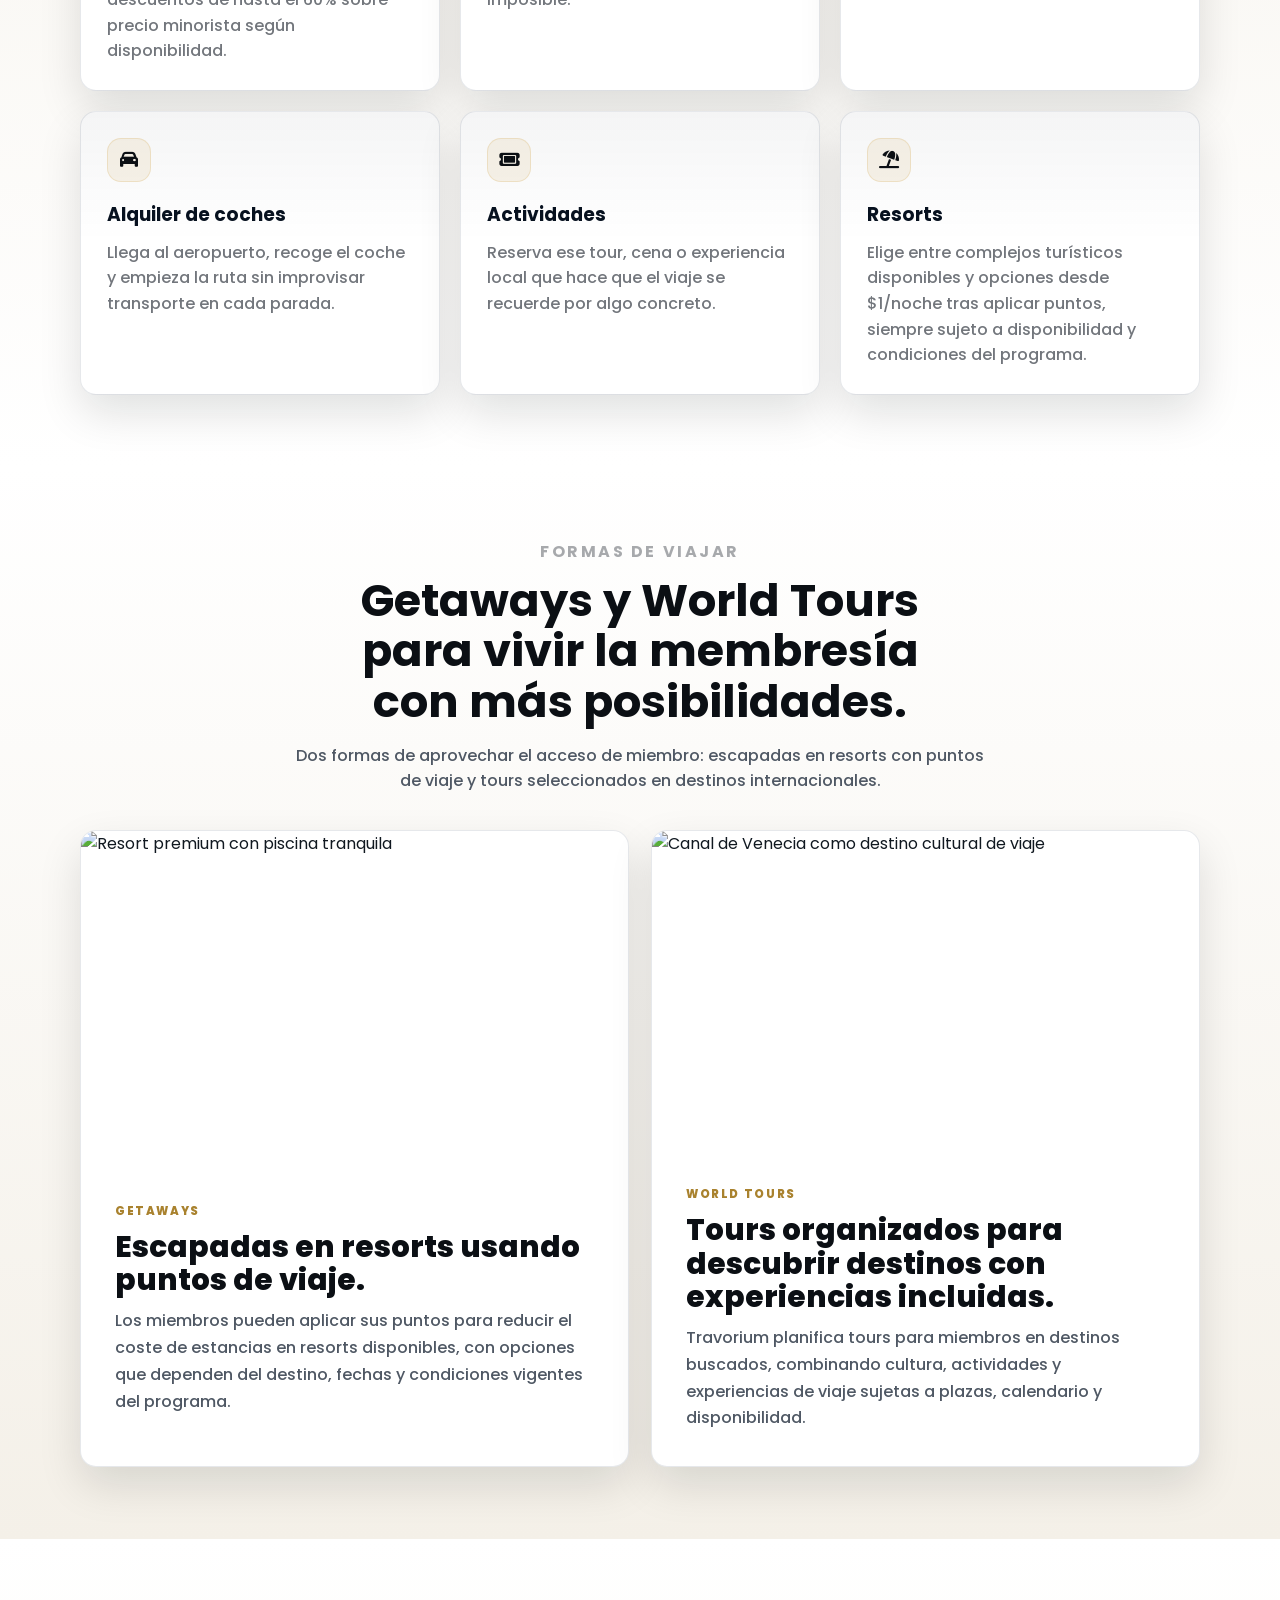
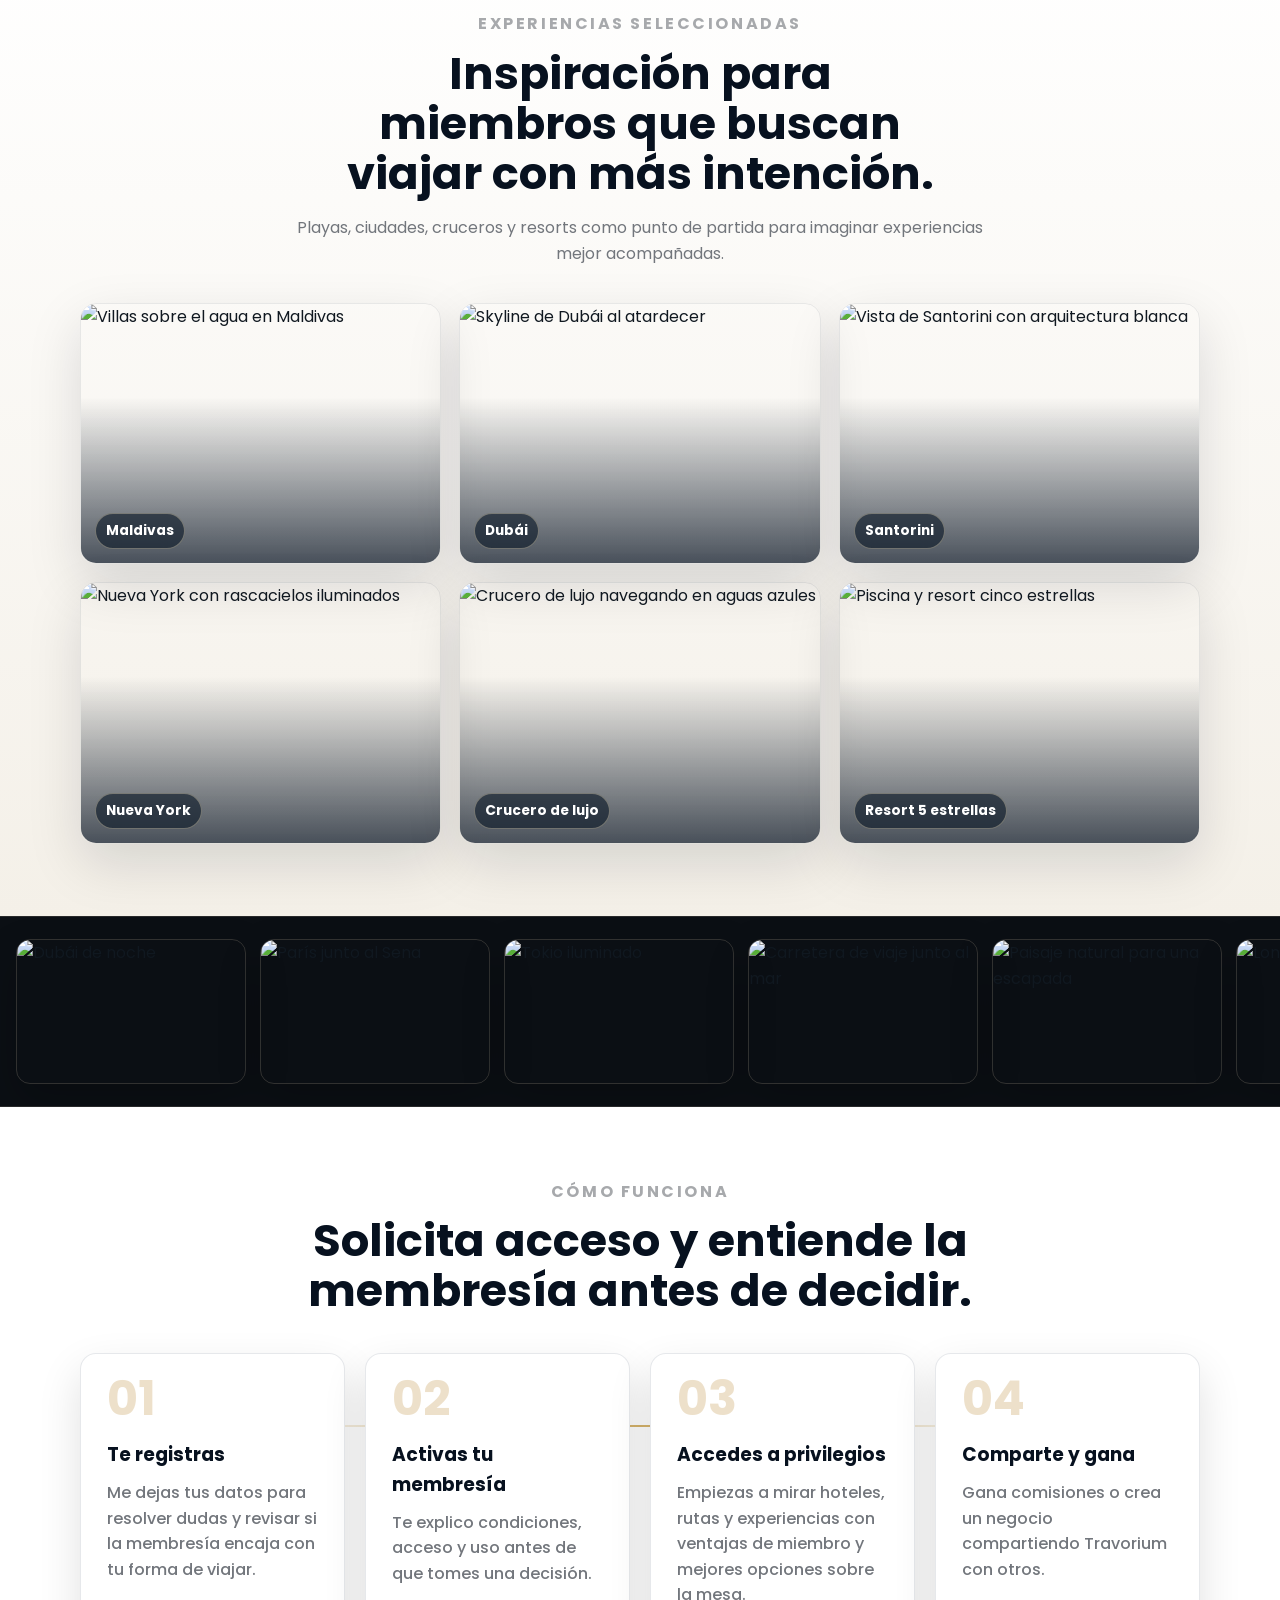
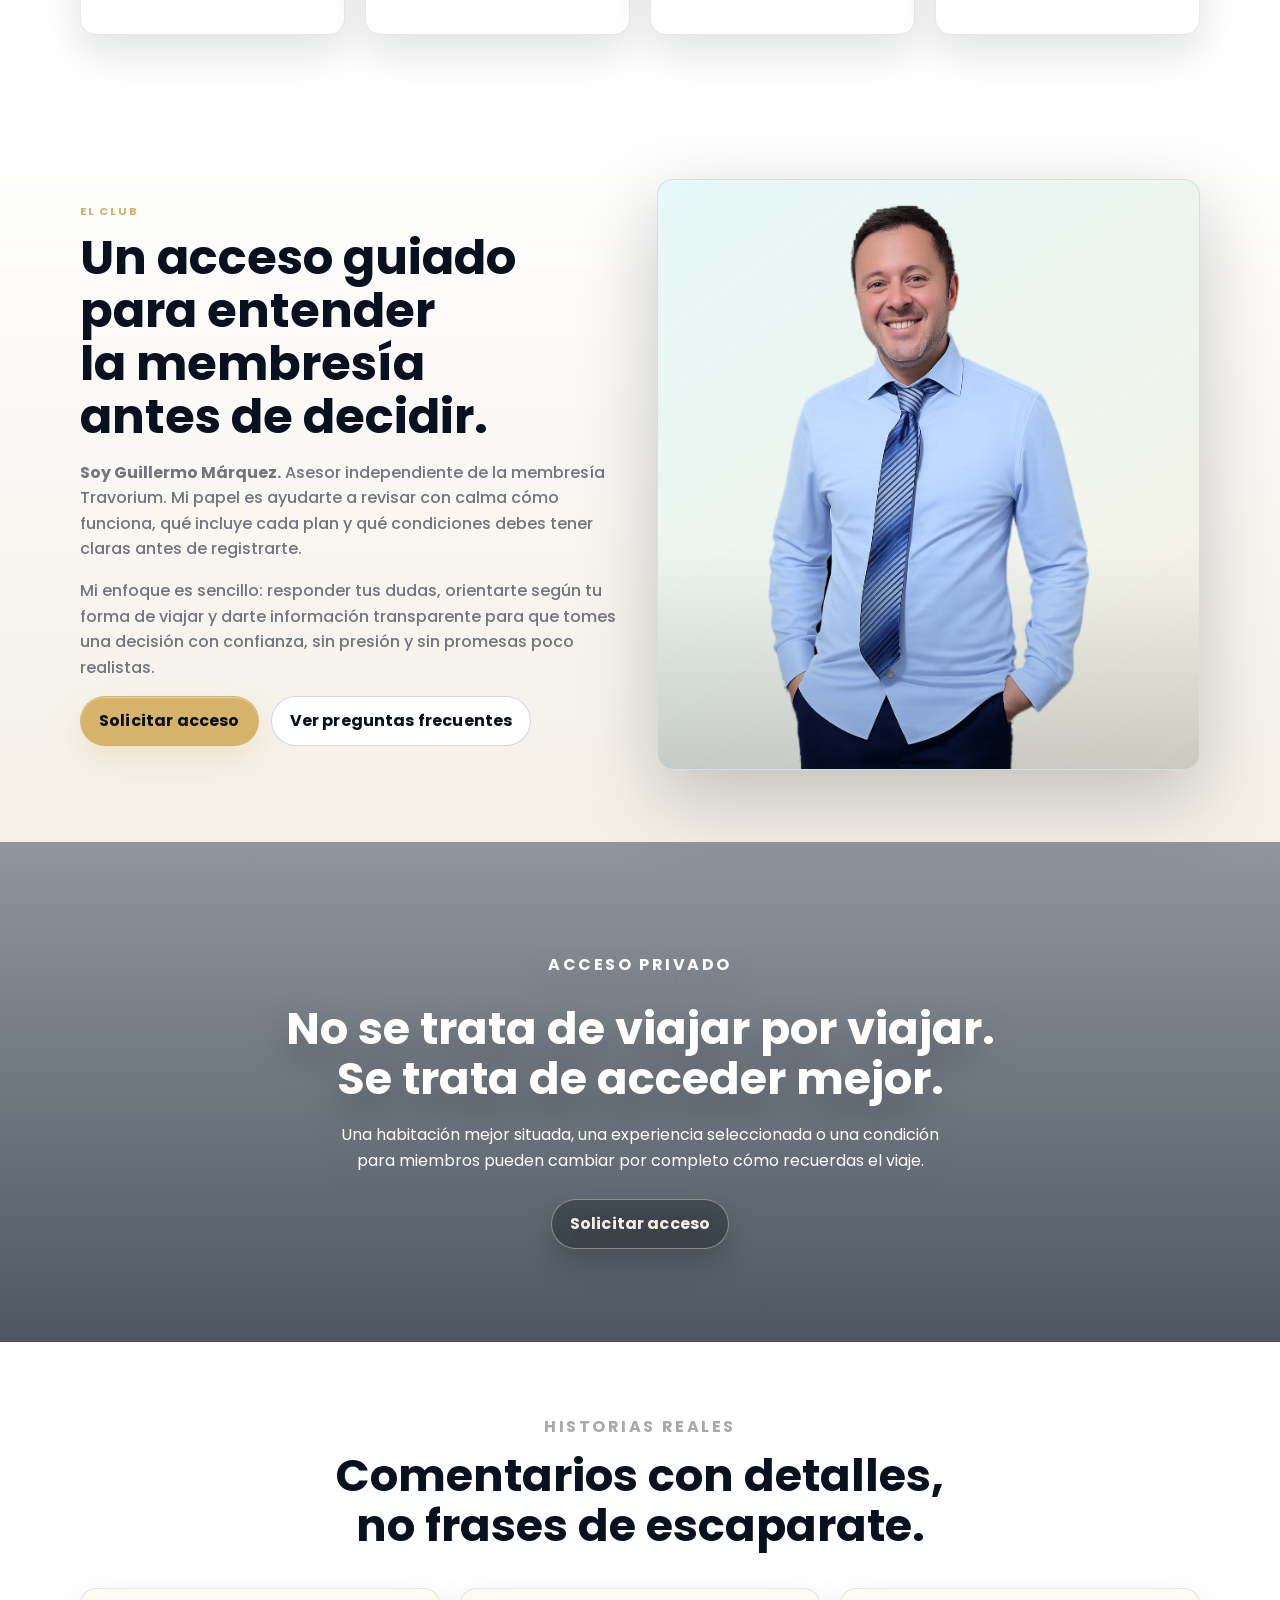
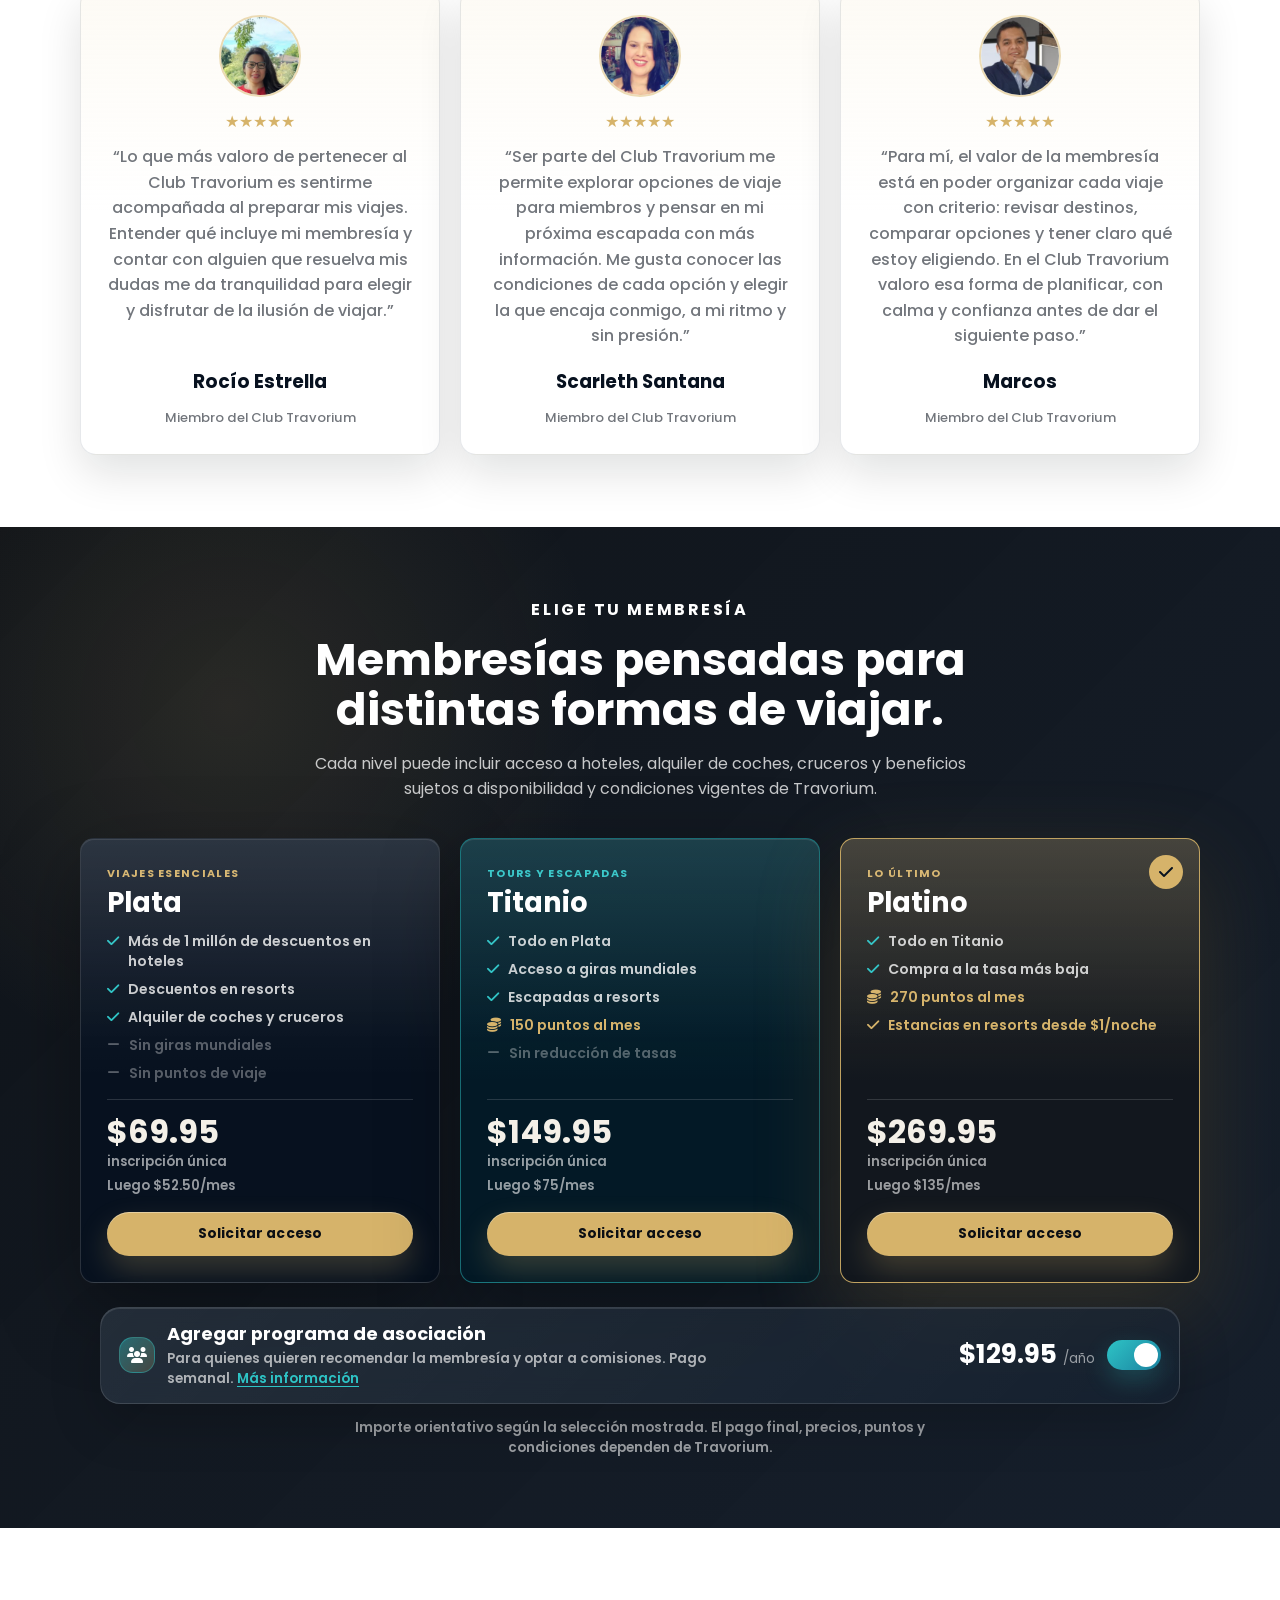
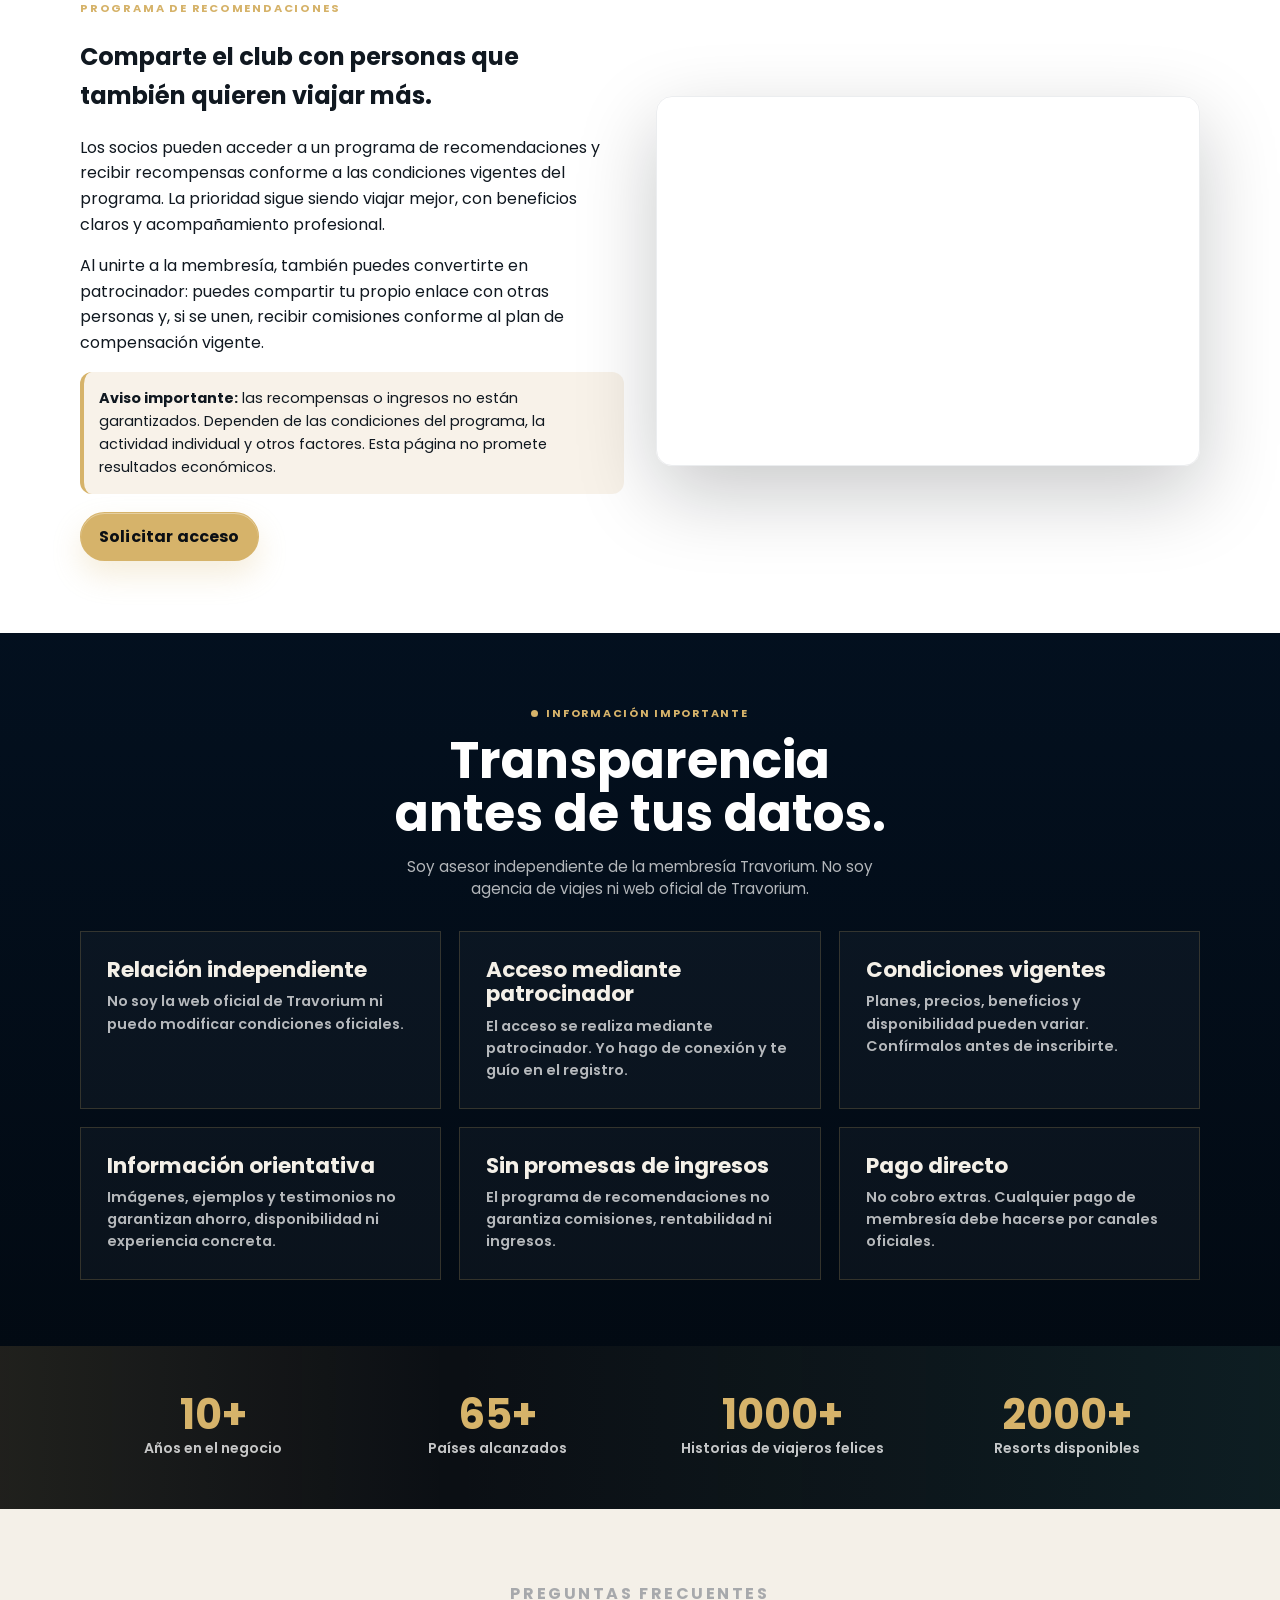
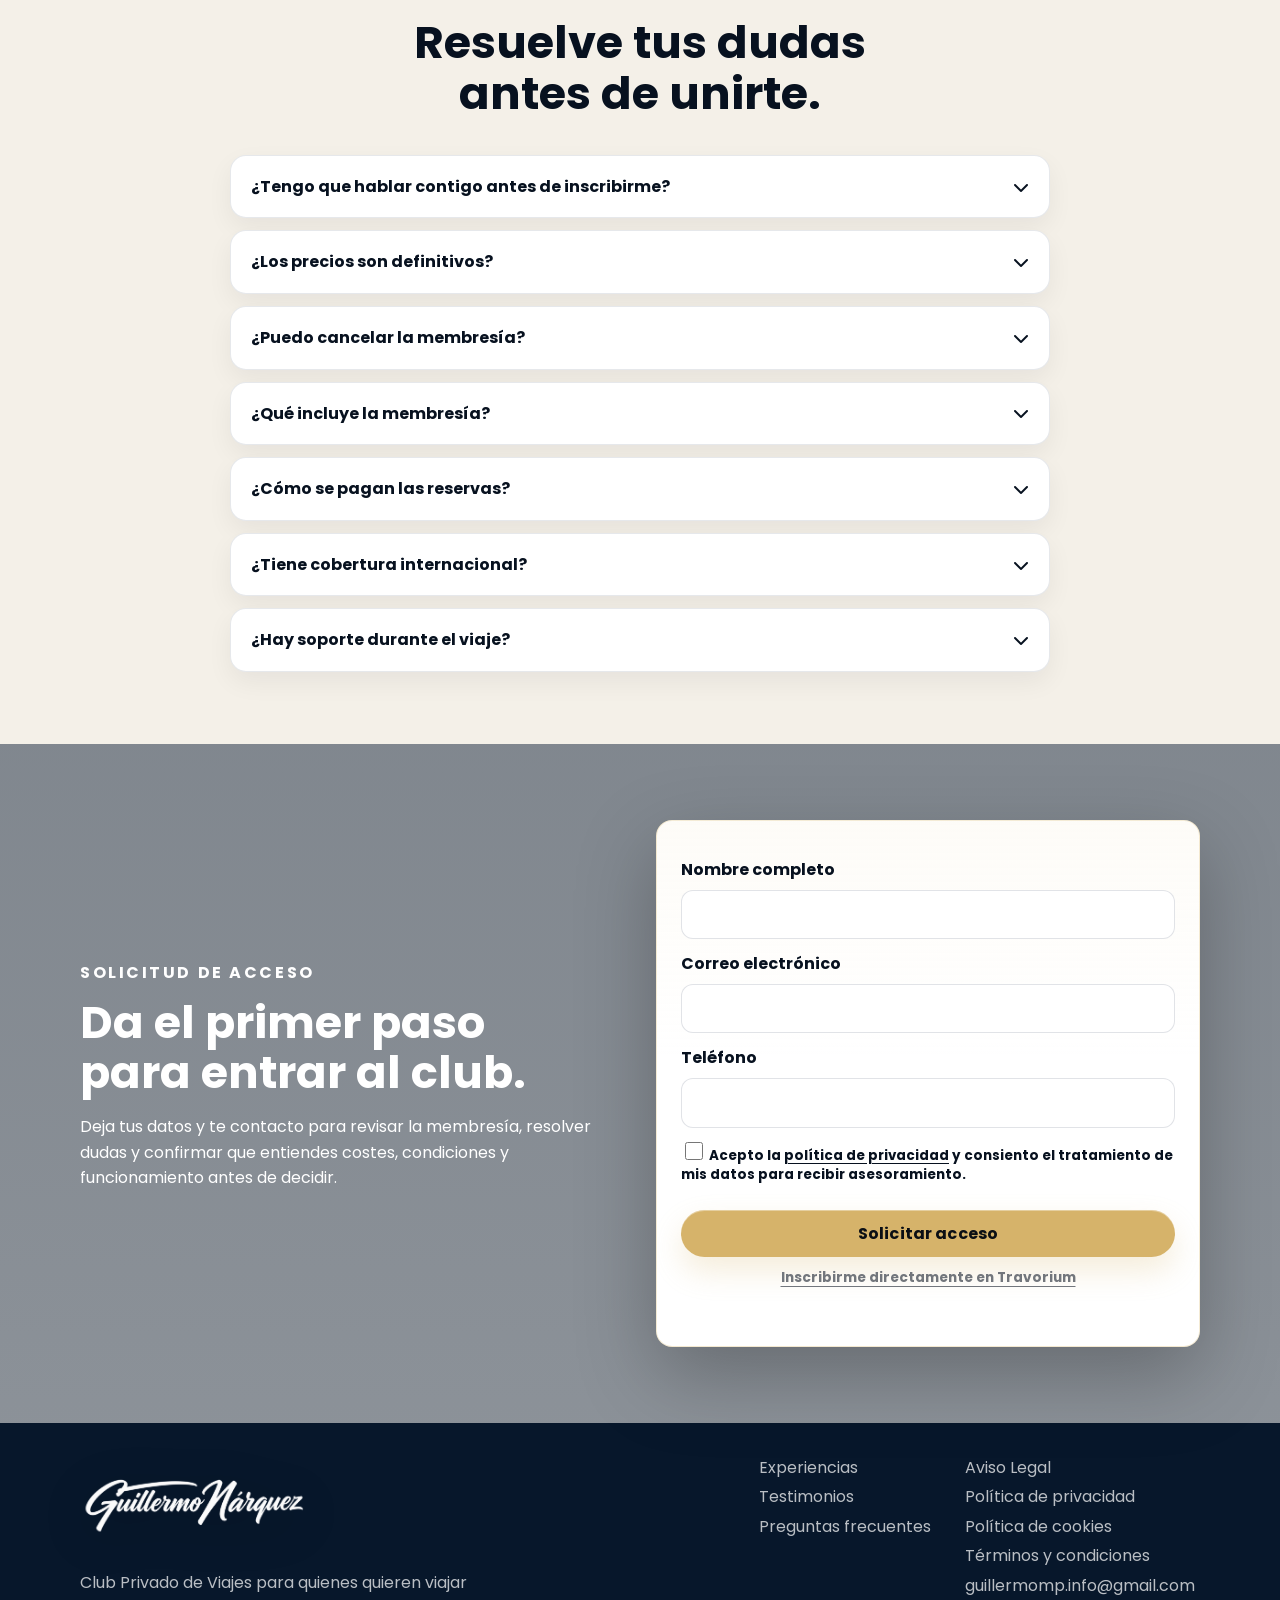
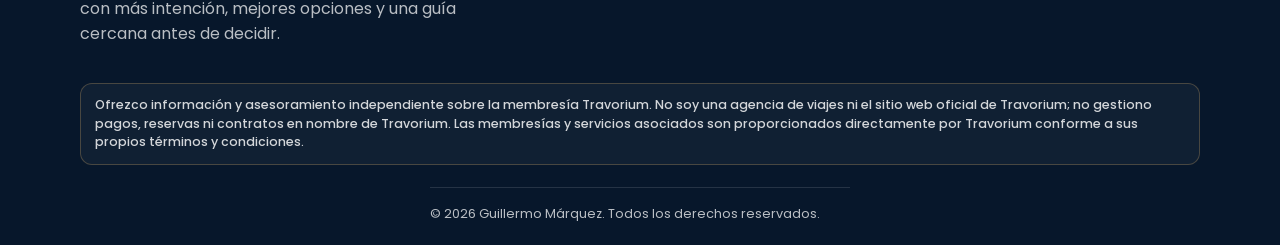
==== commit 596a722c: "Improve copy across all three membership testimonials" ====
--- a/index.html
+++ b/index.html
@@ -325,21 +325,21 @@
           <article class="testimonial-card" data-aos="fade-up">
             <img src="assets/miembro-club-travorium.jpeg" width="152" height="152" loading="lazy" decoding="async" fetchpriority="low" alt="Miembro del Club Travorium">
             <div class="stars" aria-label="Cinco estrellas">★★★★★</div>
-            <p>“Formar parte del Club Travorium me ha dado otra forma de mirar los viajes: más acompañada, con mejores opciones y con la tranquilidad de saber qué estoy contratando.”</p>
+            <p>“Lo que más valoro de pertenecer al Club Travorium es sentirme acompañada al preparar mis viajes. Entender qué incluye mi membresía y contar con alguien que resuelva mis dudas me da tranquilidad para elegir y disfrutar de la ilusión de viajar.”</p>
             <h3>Rocío Estrella</h3>
             <p class="testimonial-role">Miembro del Club Travorium</p>
           </article>
           <article class="testimonial-card" data-aos="fade-up" data-aos-delay="80">
             <img src="assets/scarleth-santana.png" width="152" height="152" loading="lazy" decoding="async" fetchpriority="low" alt="Retrato de Scarleth Santana">
             <div class="stars" aria-label="Cinco estrellas">★★★★★</div>
-            <p>“Como miembro del Club Travorium, valoro tener información clara para planificar mis viajes y entender las opciones de mi membresía. Poder decidir con calma y sin presión me da confianza al elegir.”</p>
+            <p>“Ser parte del Club Travorium me permite explorar opciones de viaje para miembros y pensar en mi próxima escapada con más información. Me gusta conocer las condiciones de cada opción y elegir la que encaja conmigo, a mi ritmo y sin presión.”</p>
             <h3>Scarleth Santana</h3>
             <p class="testimonial-role">Miembro del Club Travorium</p>
           </article>
           <article class="testimonial-card" data-aos="fade-up" data-aos-delay="160">
             <img src="assets/marcos.png" width="152" height="152" loading="lazy" decoding="async" fetchpriority="low" alt="Retrato de Marcos">
             <div class="stars" aria-label="Cinco estrellas">★★★★★</div>
-            <p>“Lo que más valoro del Club Travorium es poder planificar con calma: entender mi membresía, comparar destinos y elegir con criterio. Tener claras las opciones me da más confianza al organizar cada viaje.”</p>
+            <p>“Para mí, el valor de la membresía está en poder organizar cada viaje con criterio: revisar destinos, comparar opciones y tener claro qué estoy eligiendo. En el Club Travorium valoro esa forma de planificar, con calma y confianza antes de dar el siguiente paso.”</p>
             <h3>Marcos</h3>
             <p class="testimonial-role">Miembro del Club Travorium</p>
           </article>
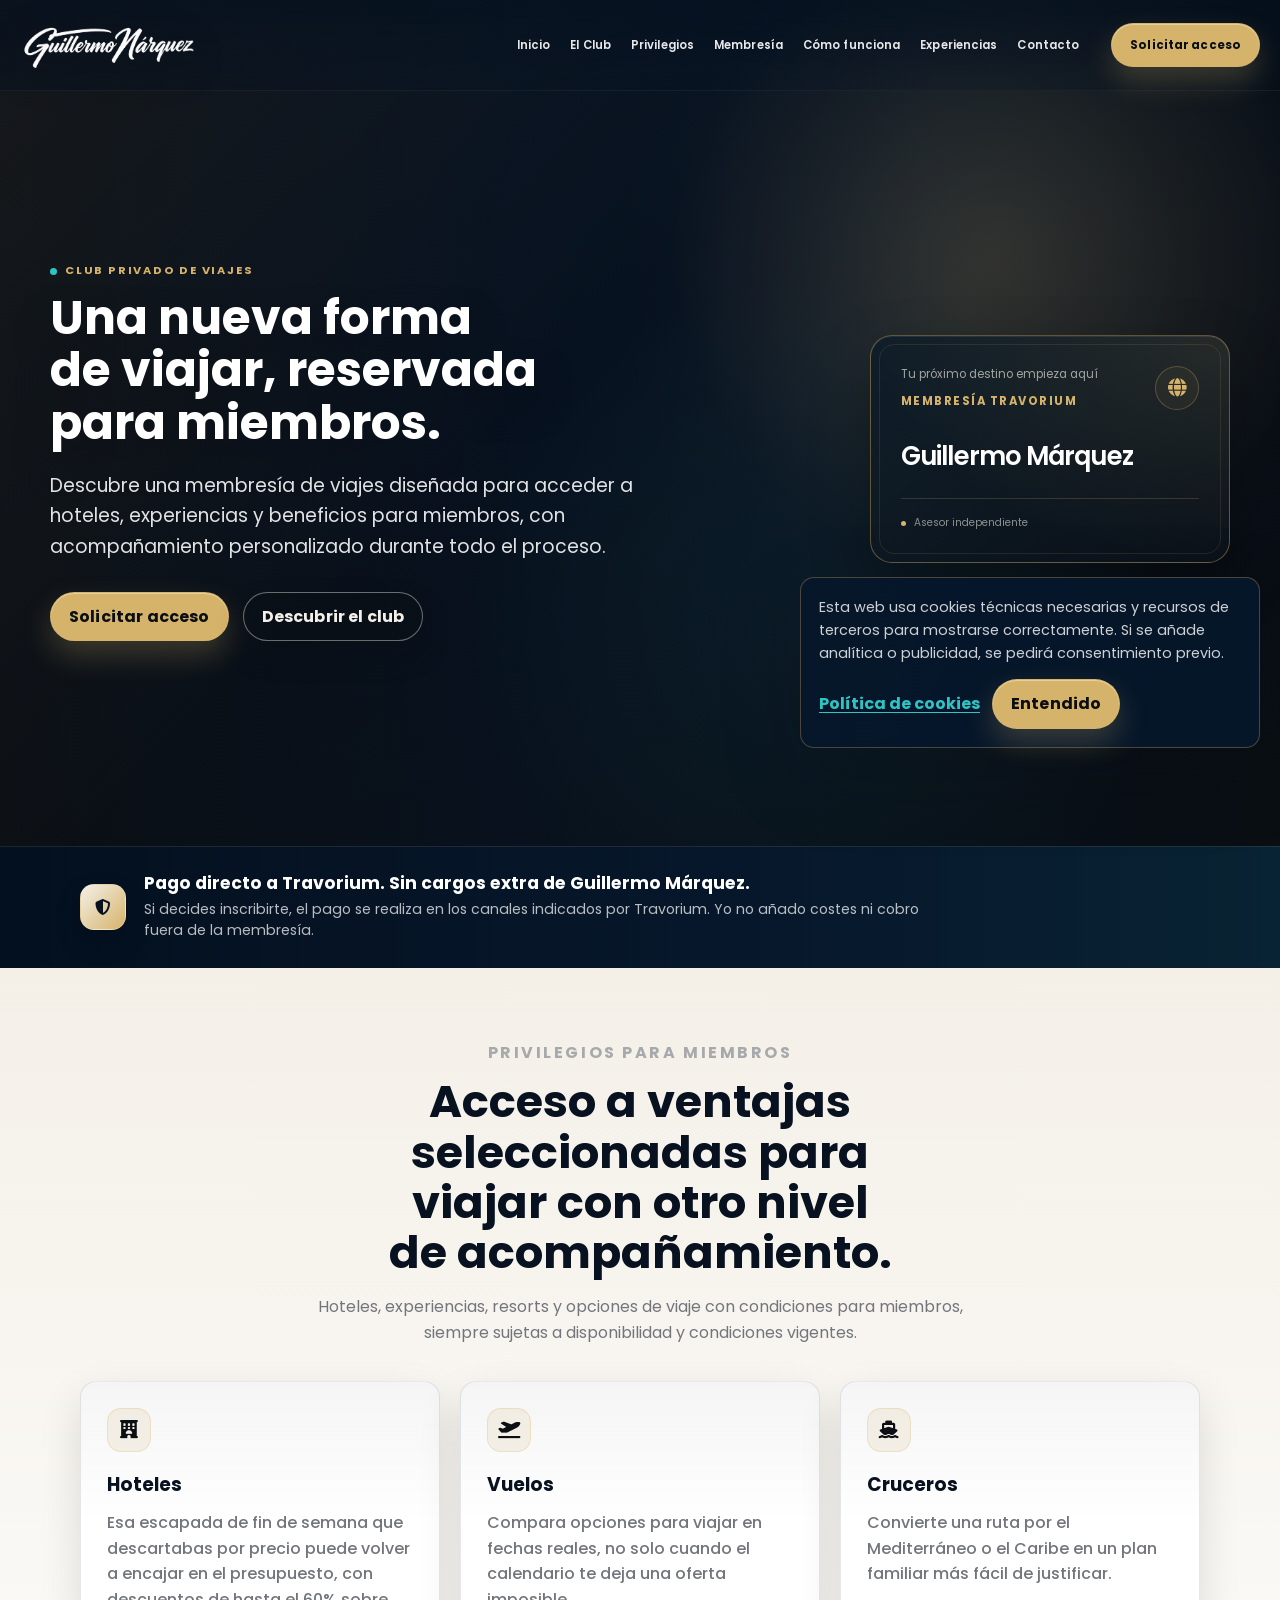
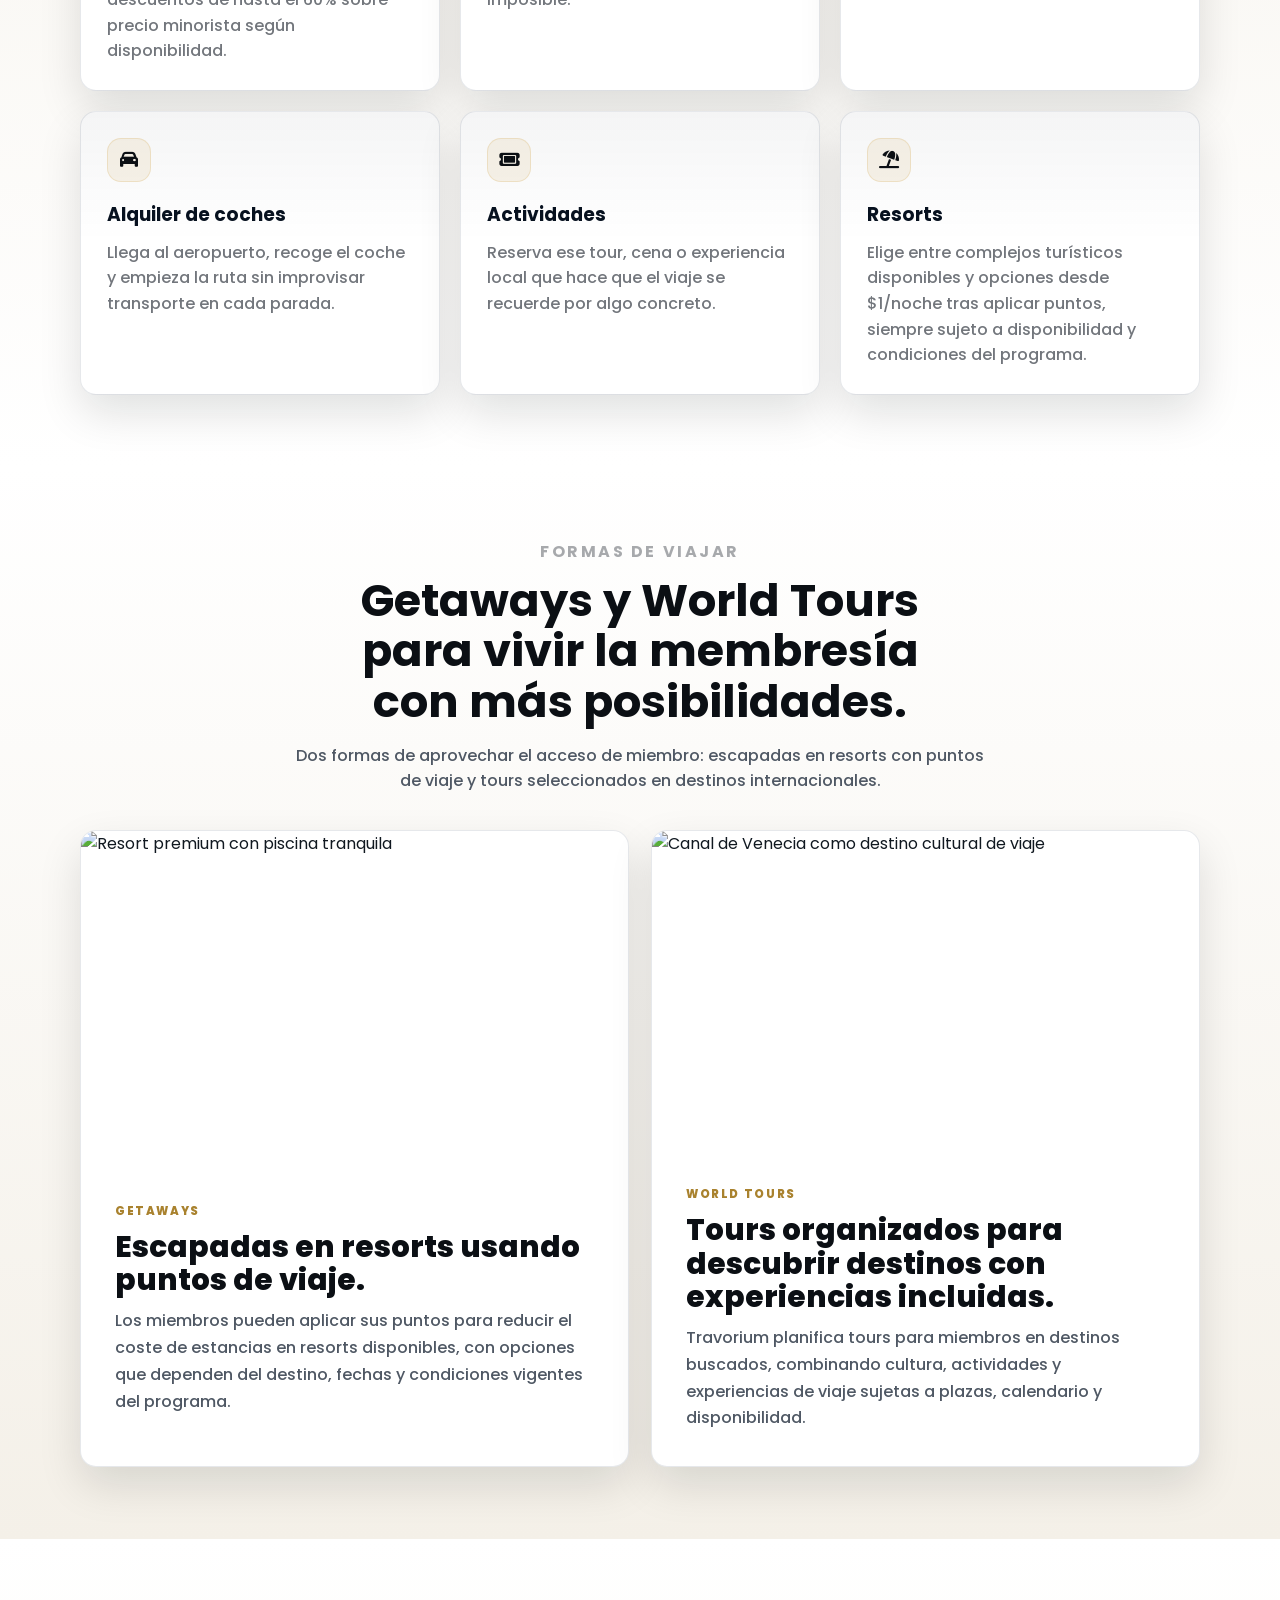
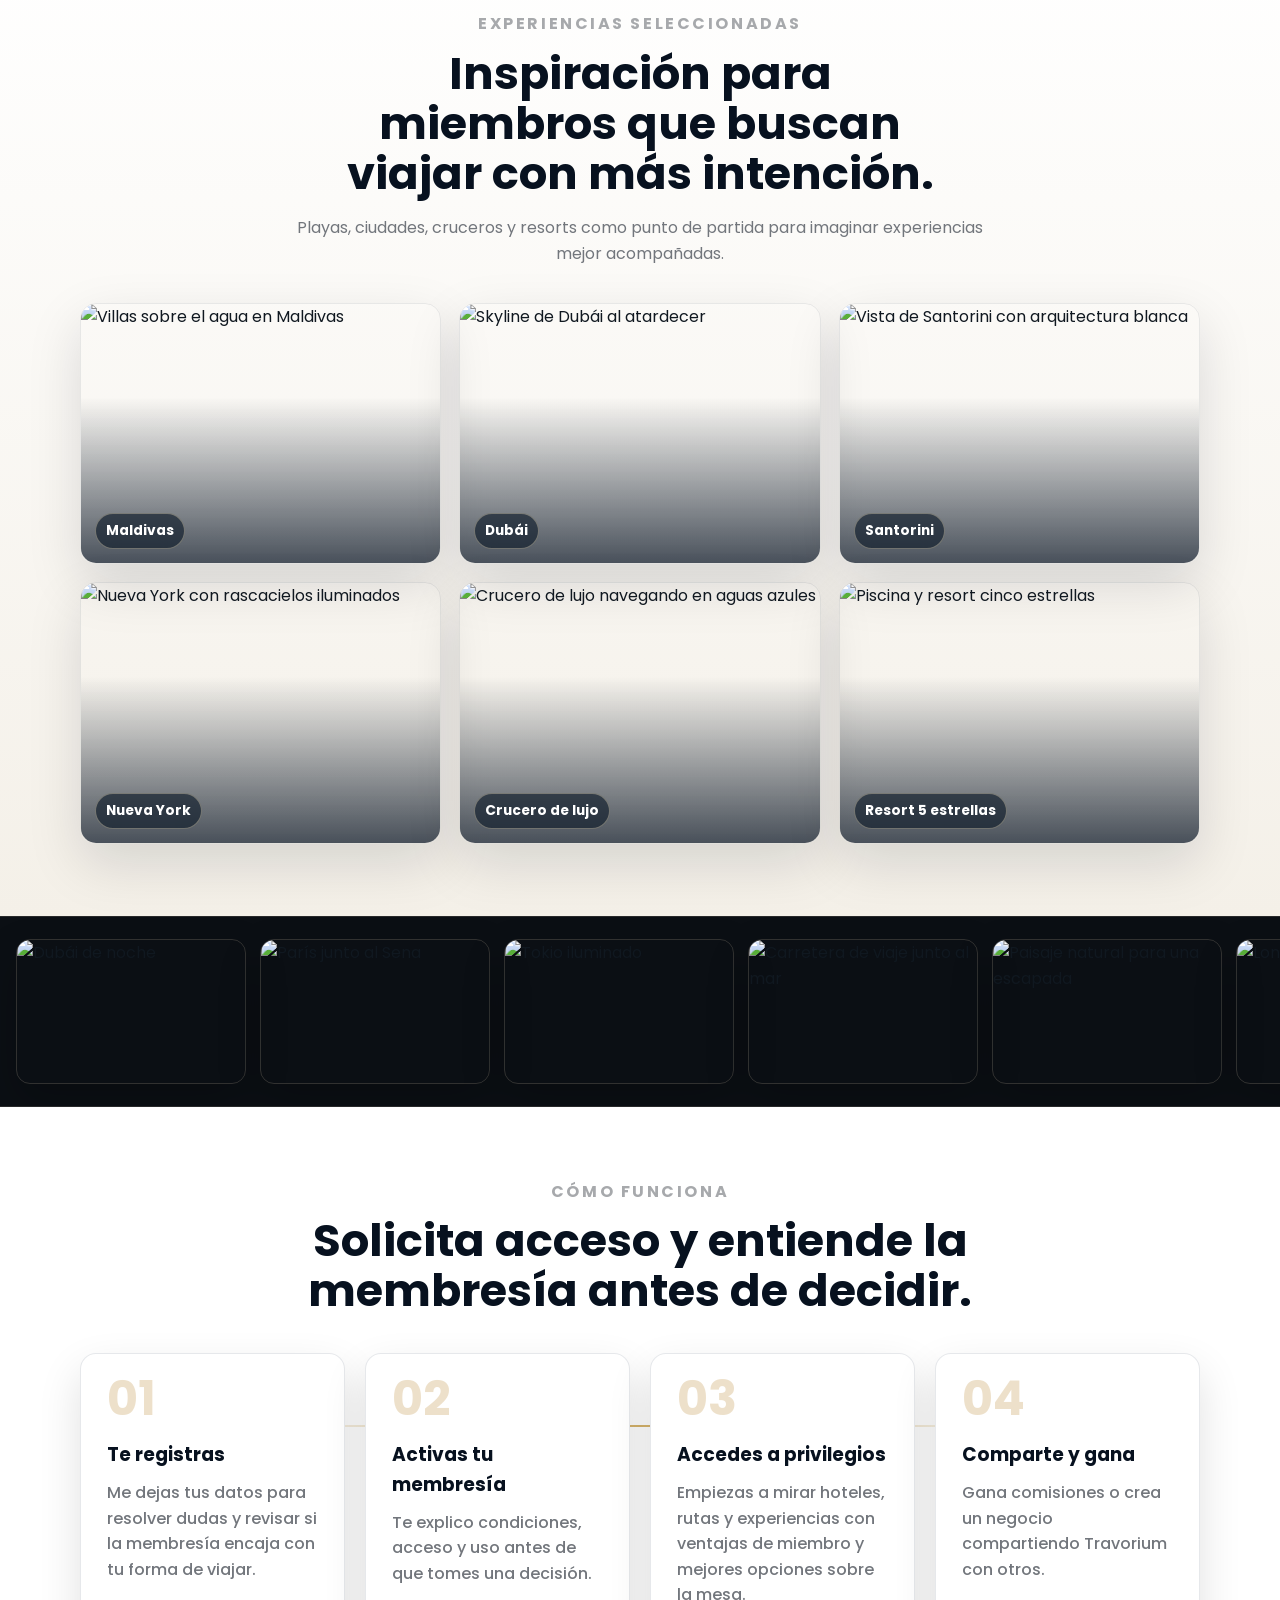
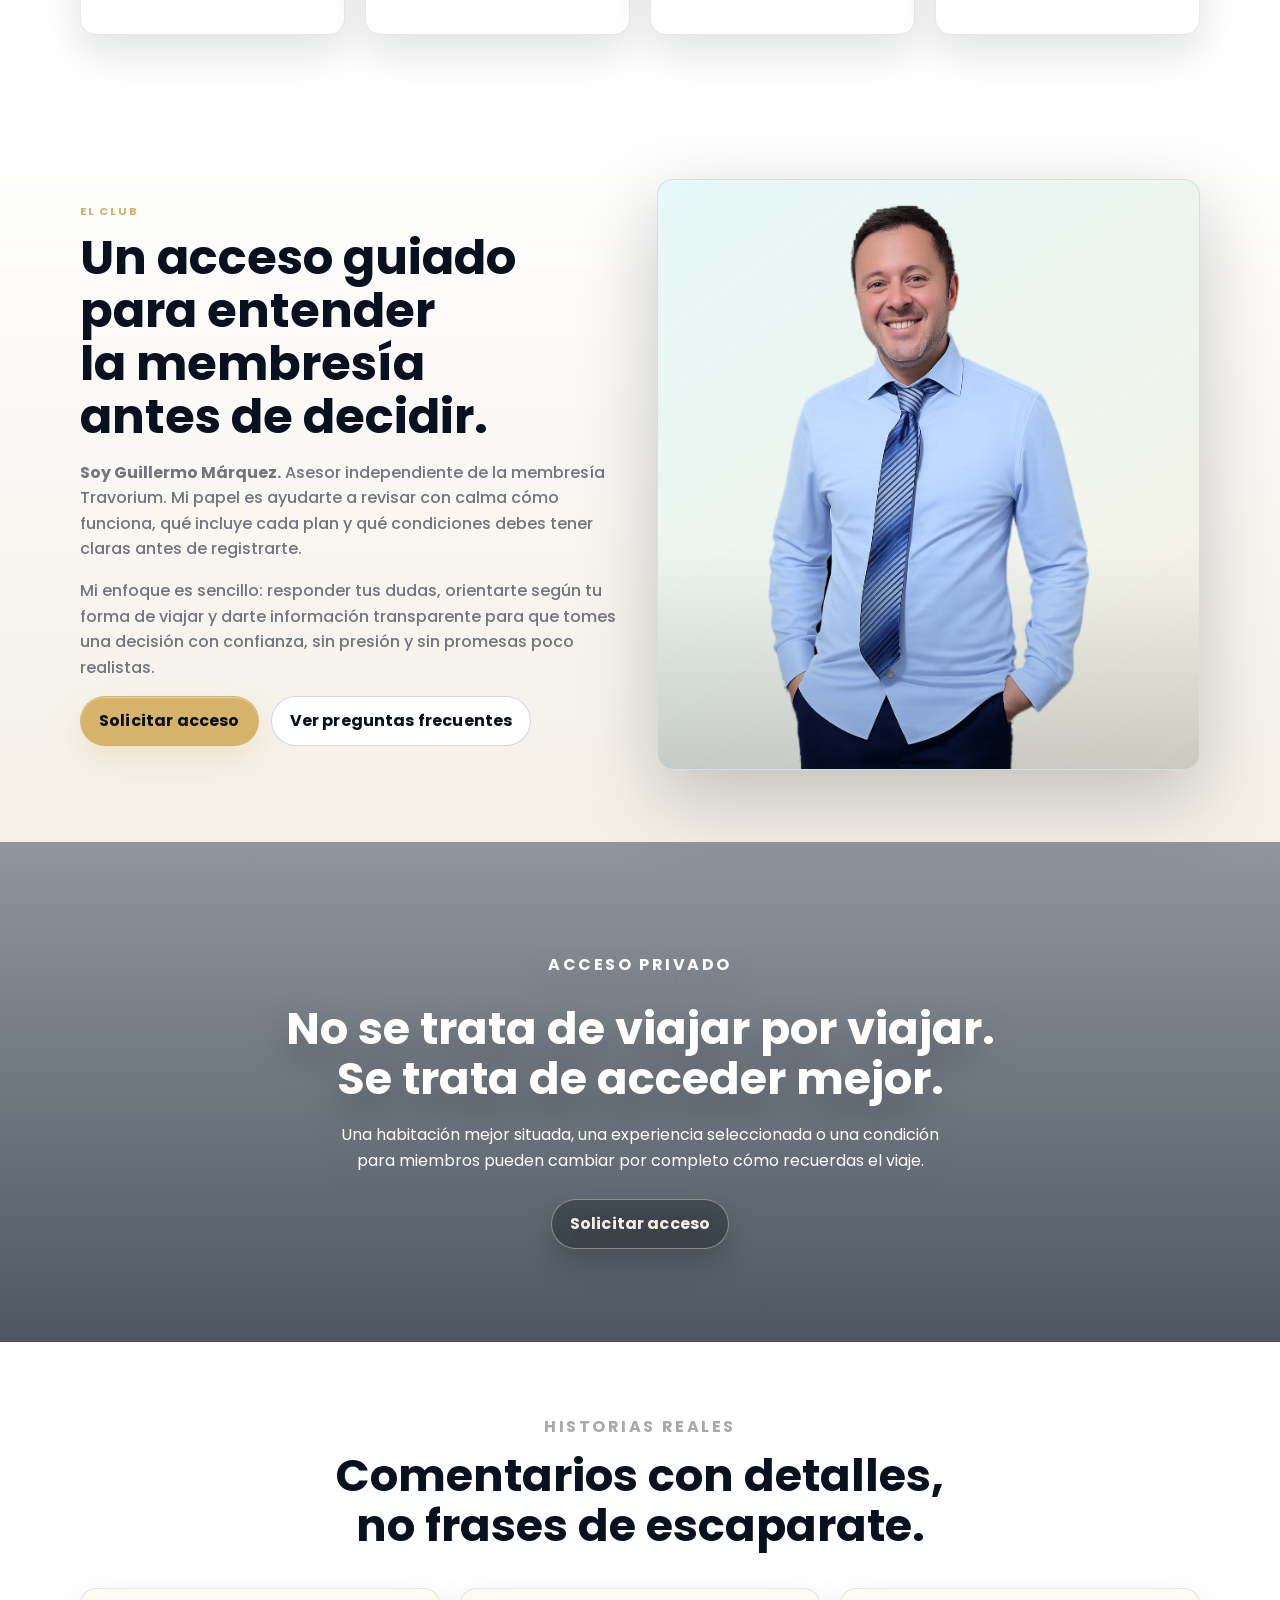
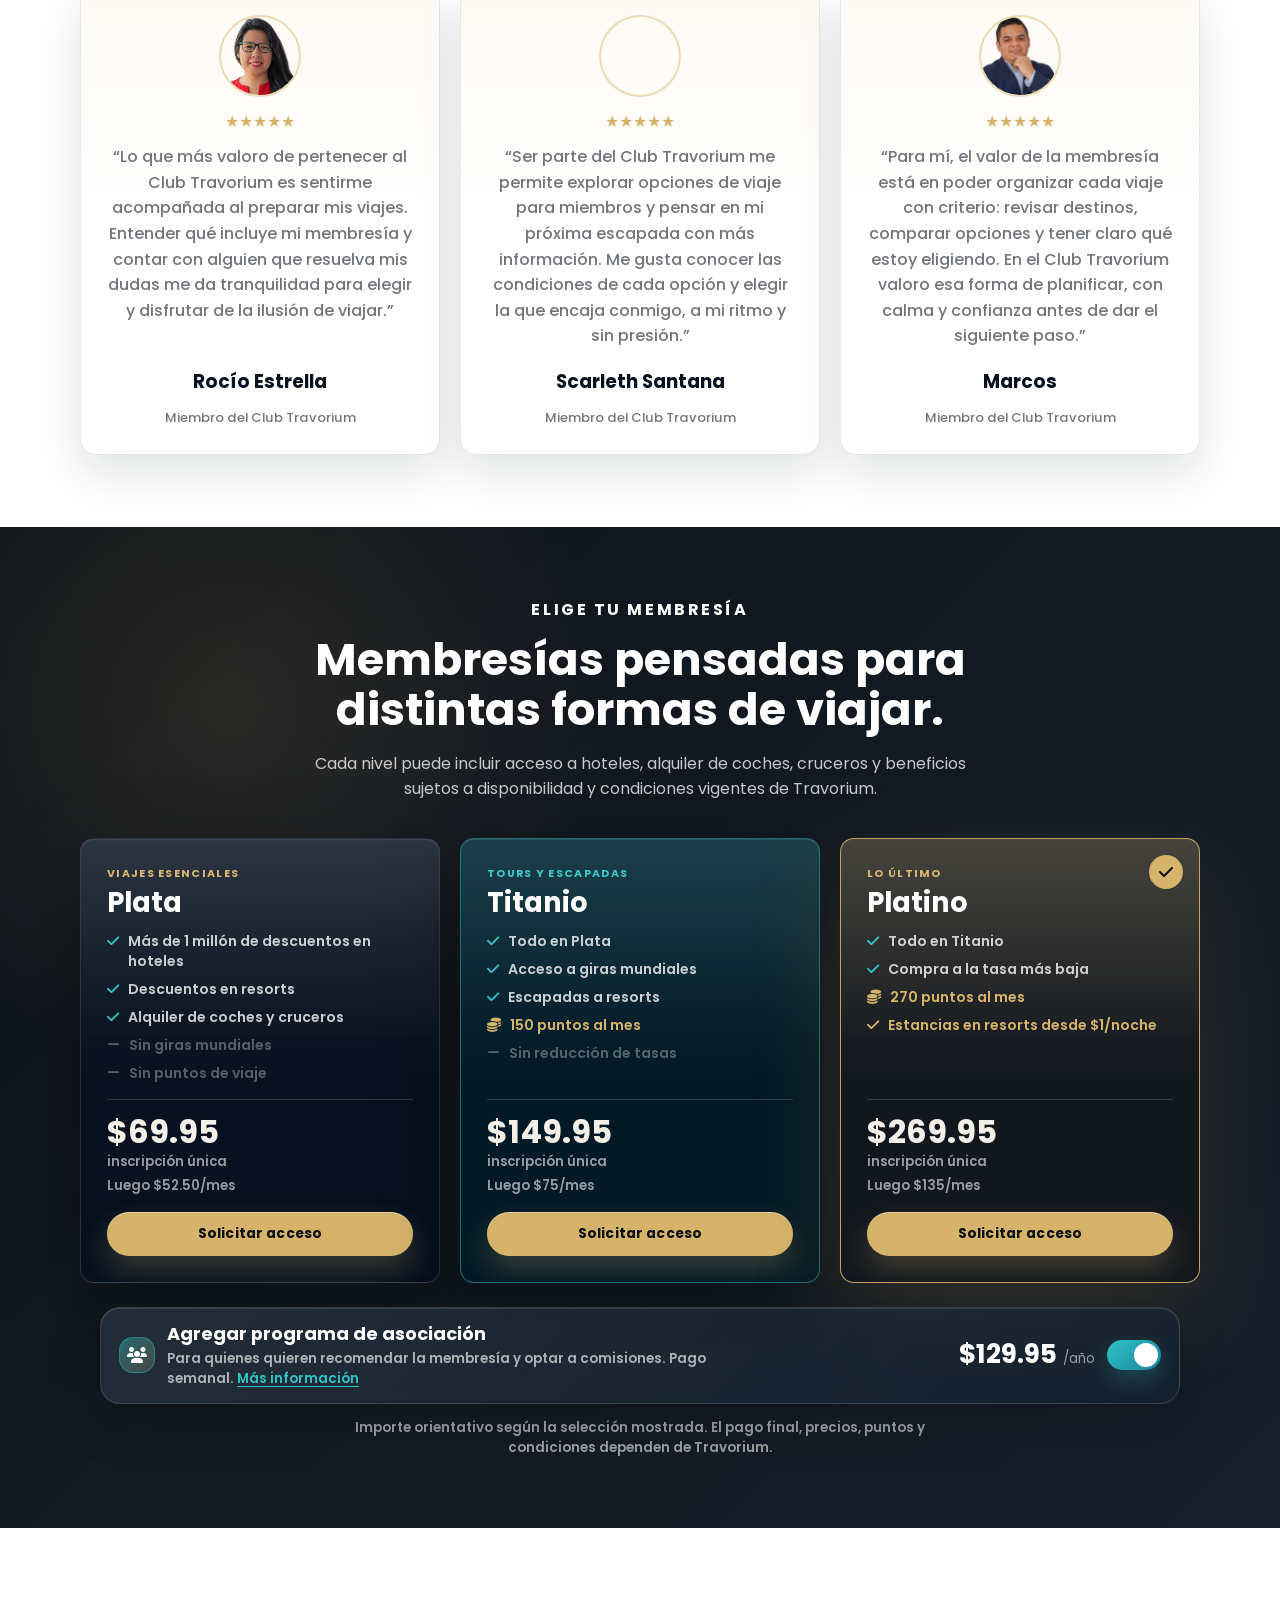
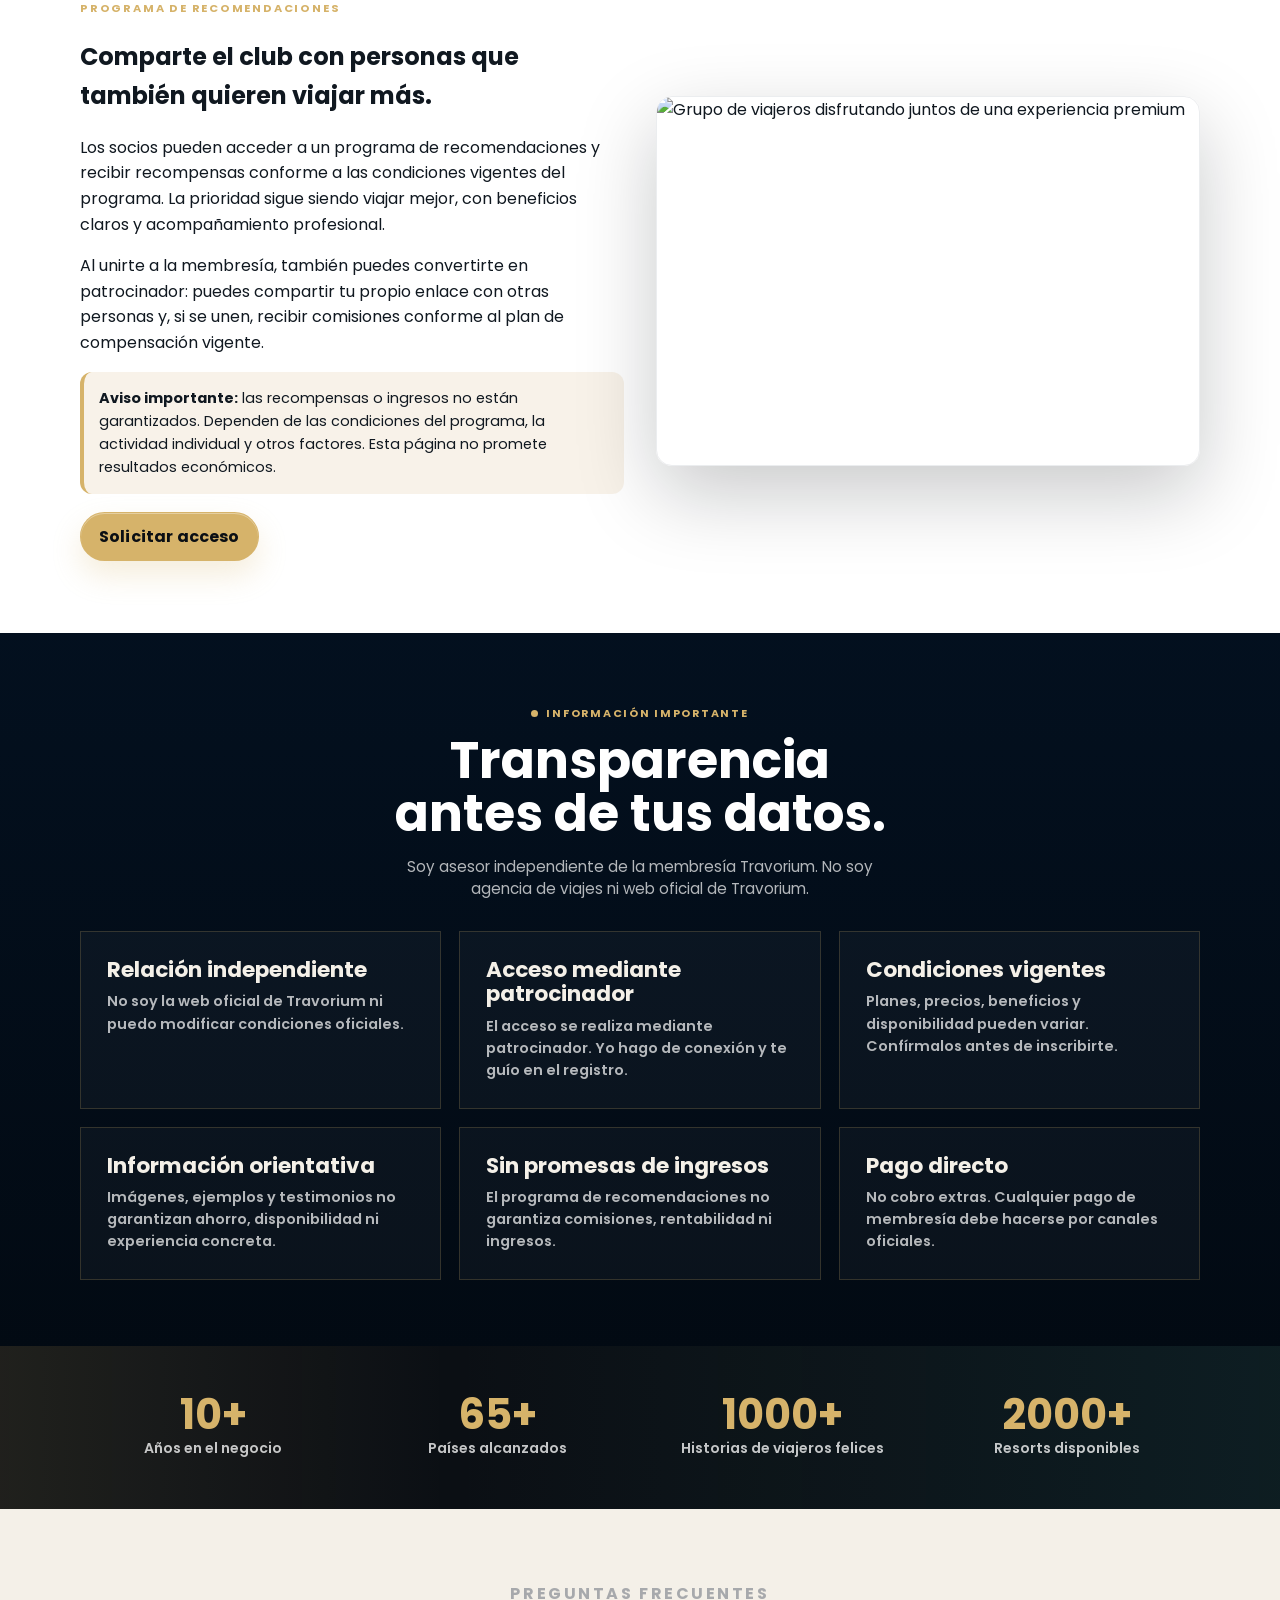
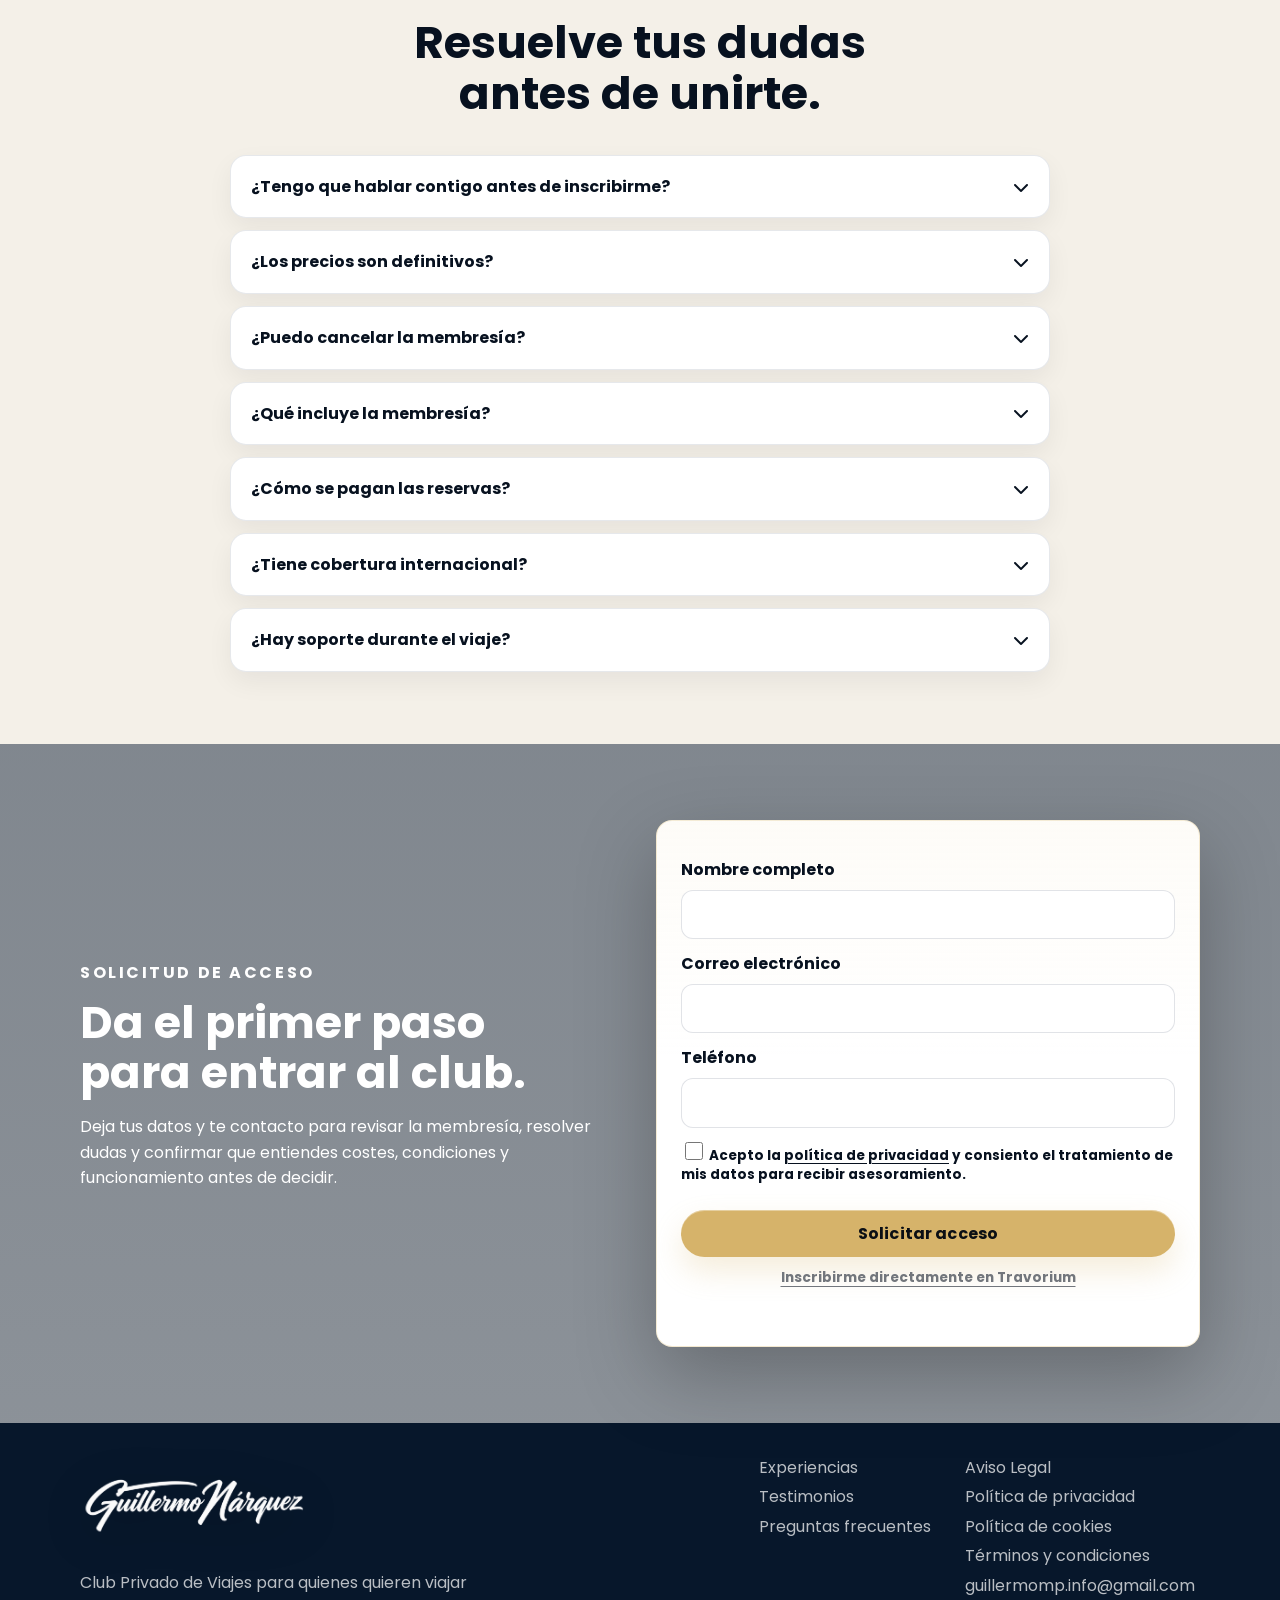
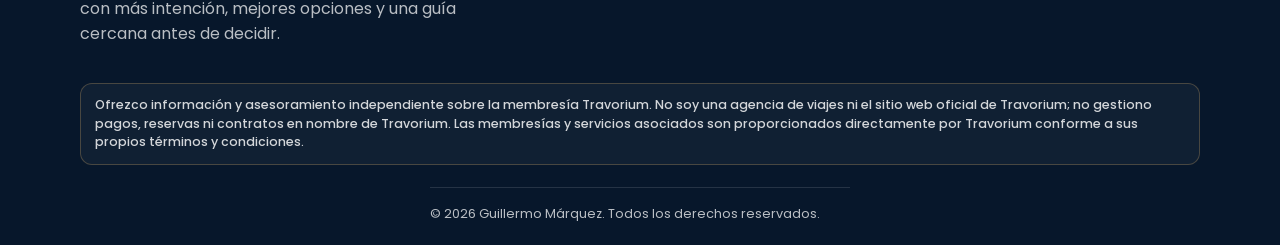
==== commit 5872a1e0: "Improve testimonial portraits with transparent backgrounds and tighter framing" ====
--- a/index.html
+++ b/index.html
@@ -323,21 +323,21 @@
         </div>
         <div class="testimonial-grid">
           <article class="testimonial-card" data-aos="fade-up">
-            <img src="assets/miembro-club-travorium.jpeg" width="152" height="152" loading="lazy" decoding="async" fetchpriority="low" alt="Miembro del Club Travorium">
+            <img src="assets/rocio-estrella-sin-fondo.png" width="152" height="152" loading="lazy" decoding="async" fetchpriority="low" alt="Retrato de Rocío Estrella">
             <div class="stars" aria-label="Cinco estrellas">★★★★★</div>
             <p>“Lo que más valoro de pertenecer al Club Travorium es sentirme acompañada al preparar mis viajes. Entender qué incluye mi membresía y contar con alguien que resuelva mis dudas me da tranquilidad para elegir y disfrutar de la ilusión de viajar.”</p>
             <h3>Rocío Estrella</h3>
             <p class="testimonial-role">Miembro del Club Travorium</p>
           </article>
           <article class="testimonial-card" data-aos="fade-up" data-aos-delay="80">
-            <img src="assets/scarleth-santana.png" width="152" height="152" loading="lazy" decoding="async" fetchpriority="low" alt="Retrato de Scarleth Santana">
+            <img src="assets/scarleth-santana-sin-fondo.png" width="152" height="152" loading="lazy" decoding="async" fetchpriority="low" alt="Retrato de Scarleth Santana">
             <div class="stars" aria-label="Cinco estrellas">★★★★★</div>
             <p>“Ser parte del Club Travorium me permite explorar opciones de viaje para miembros y pensar en mi próxima escapada con más información. Me gusta conocer las condiciones de cada opción y elegir la que encaja conmigo, a mi ritmo y sin presión.”</p>
             <h3>Scarleth Santana</h3>
             <p class="testimonial-role">Miembro del Club Travorium</p>
           </article>
           <article class="testimonial-card" data-aos="fade-up" data-aos-delay="160">
-            <img src="assets/marcos.png" width="152" height="152" loading="lazy" decoding="async" fetchpriority="low" alt="Retrato de Marcos">
+            <img src="assets/marcos-sin-fondo.png" width="152" height="152" loading="lazy" decoding="async" fetchpriority="low" alt="Retrato de Marcos">
             <div class="stars" aria-label="Cinco estrellas">★★★★★</div>
             <p>“Para mí, el valor de la membresía está en poder organizar cada viaje con criterio: revisar destinos, comparar opciones y tener claro qué estoy eligiendo. En el Club Travorium valoro esa forma de planificar, con calma y confianza antes de dar el siguiente paso.”</p>
             <h3>Marcos</h3>
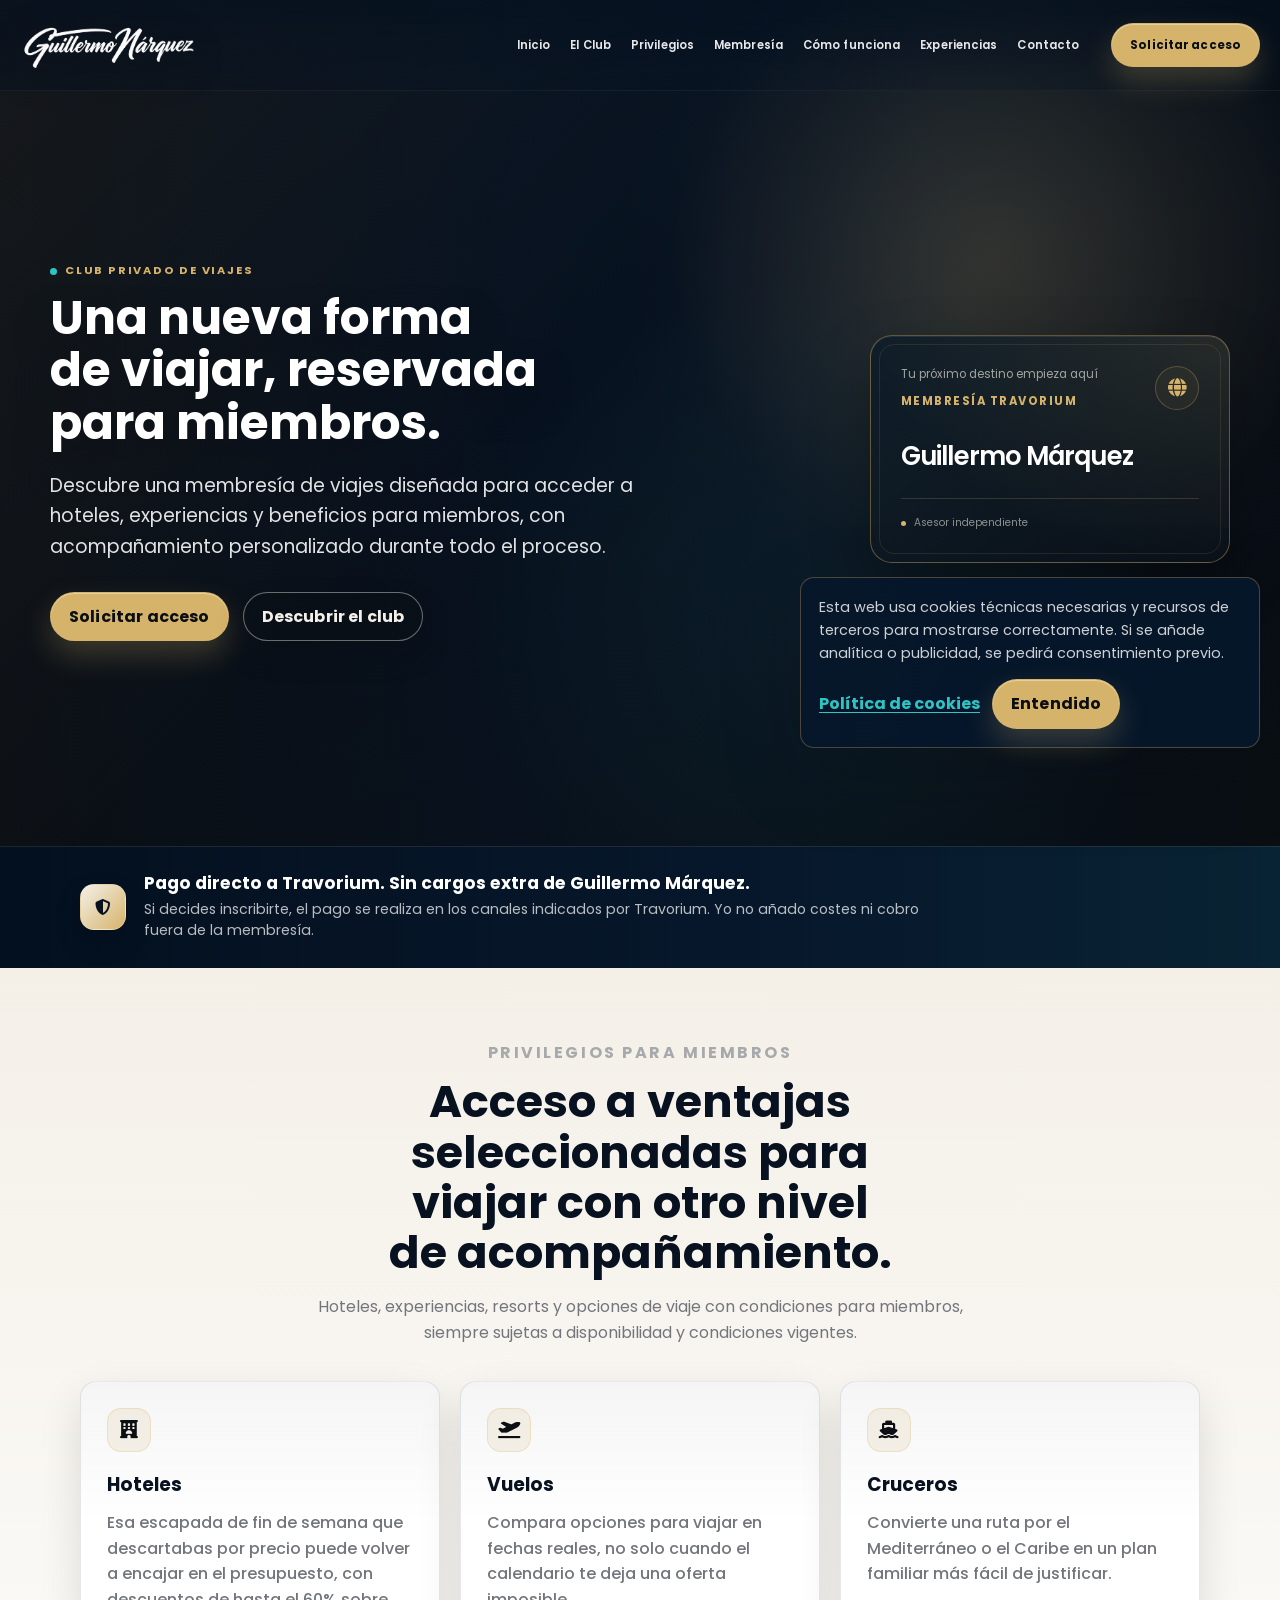
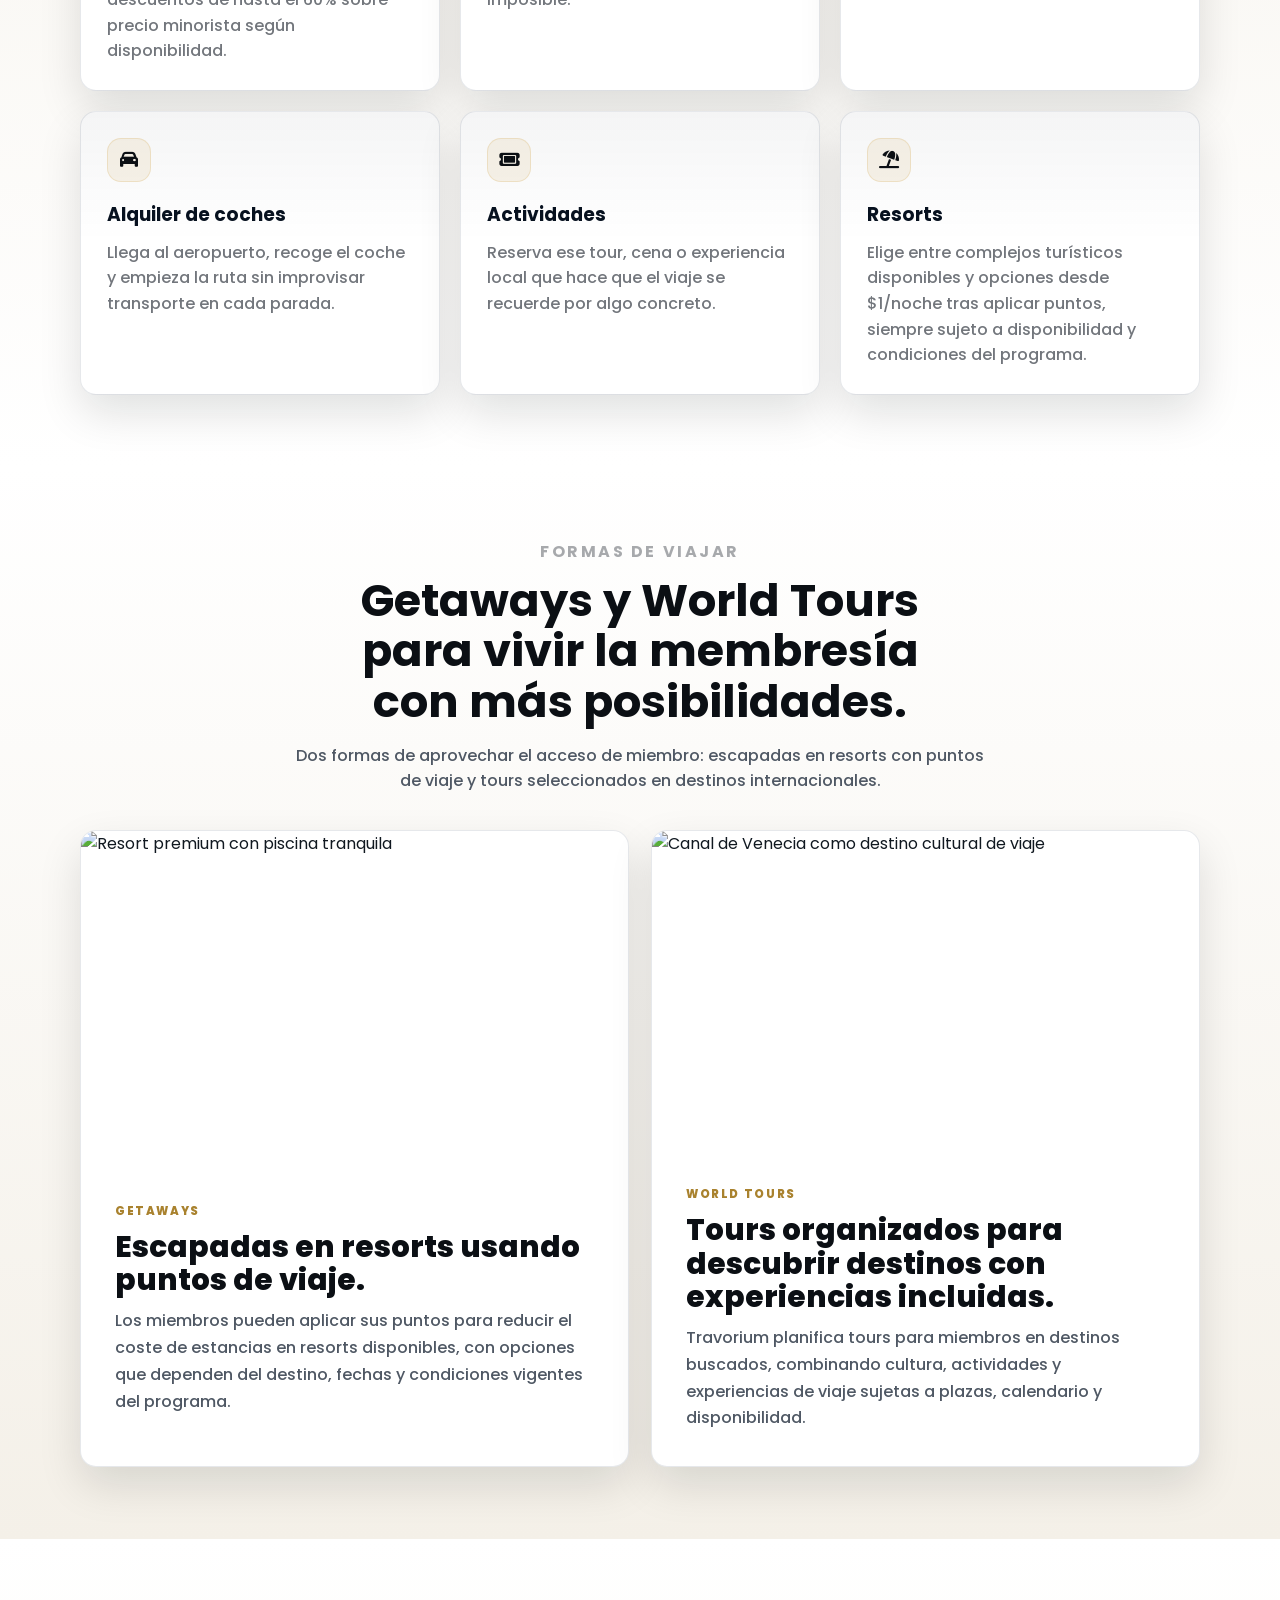
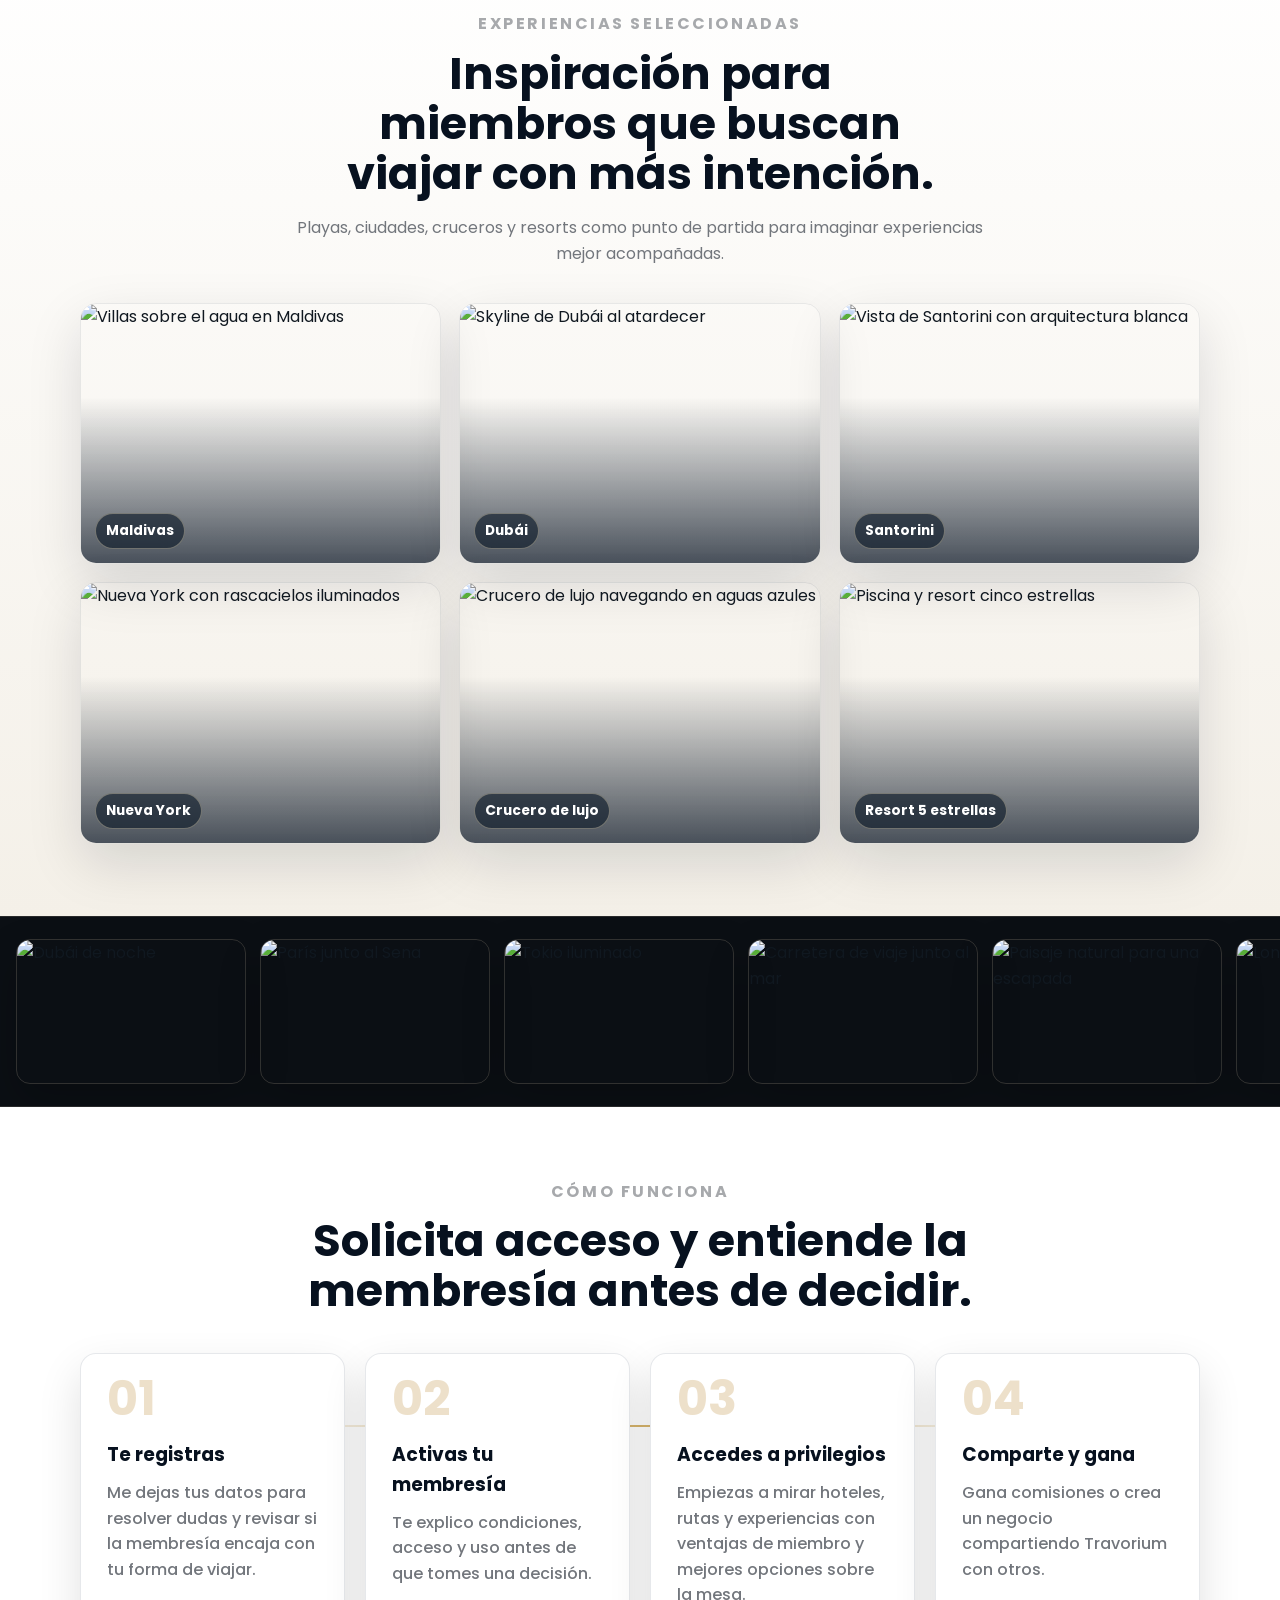
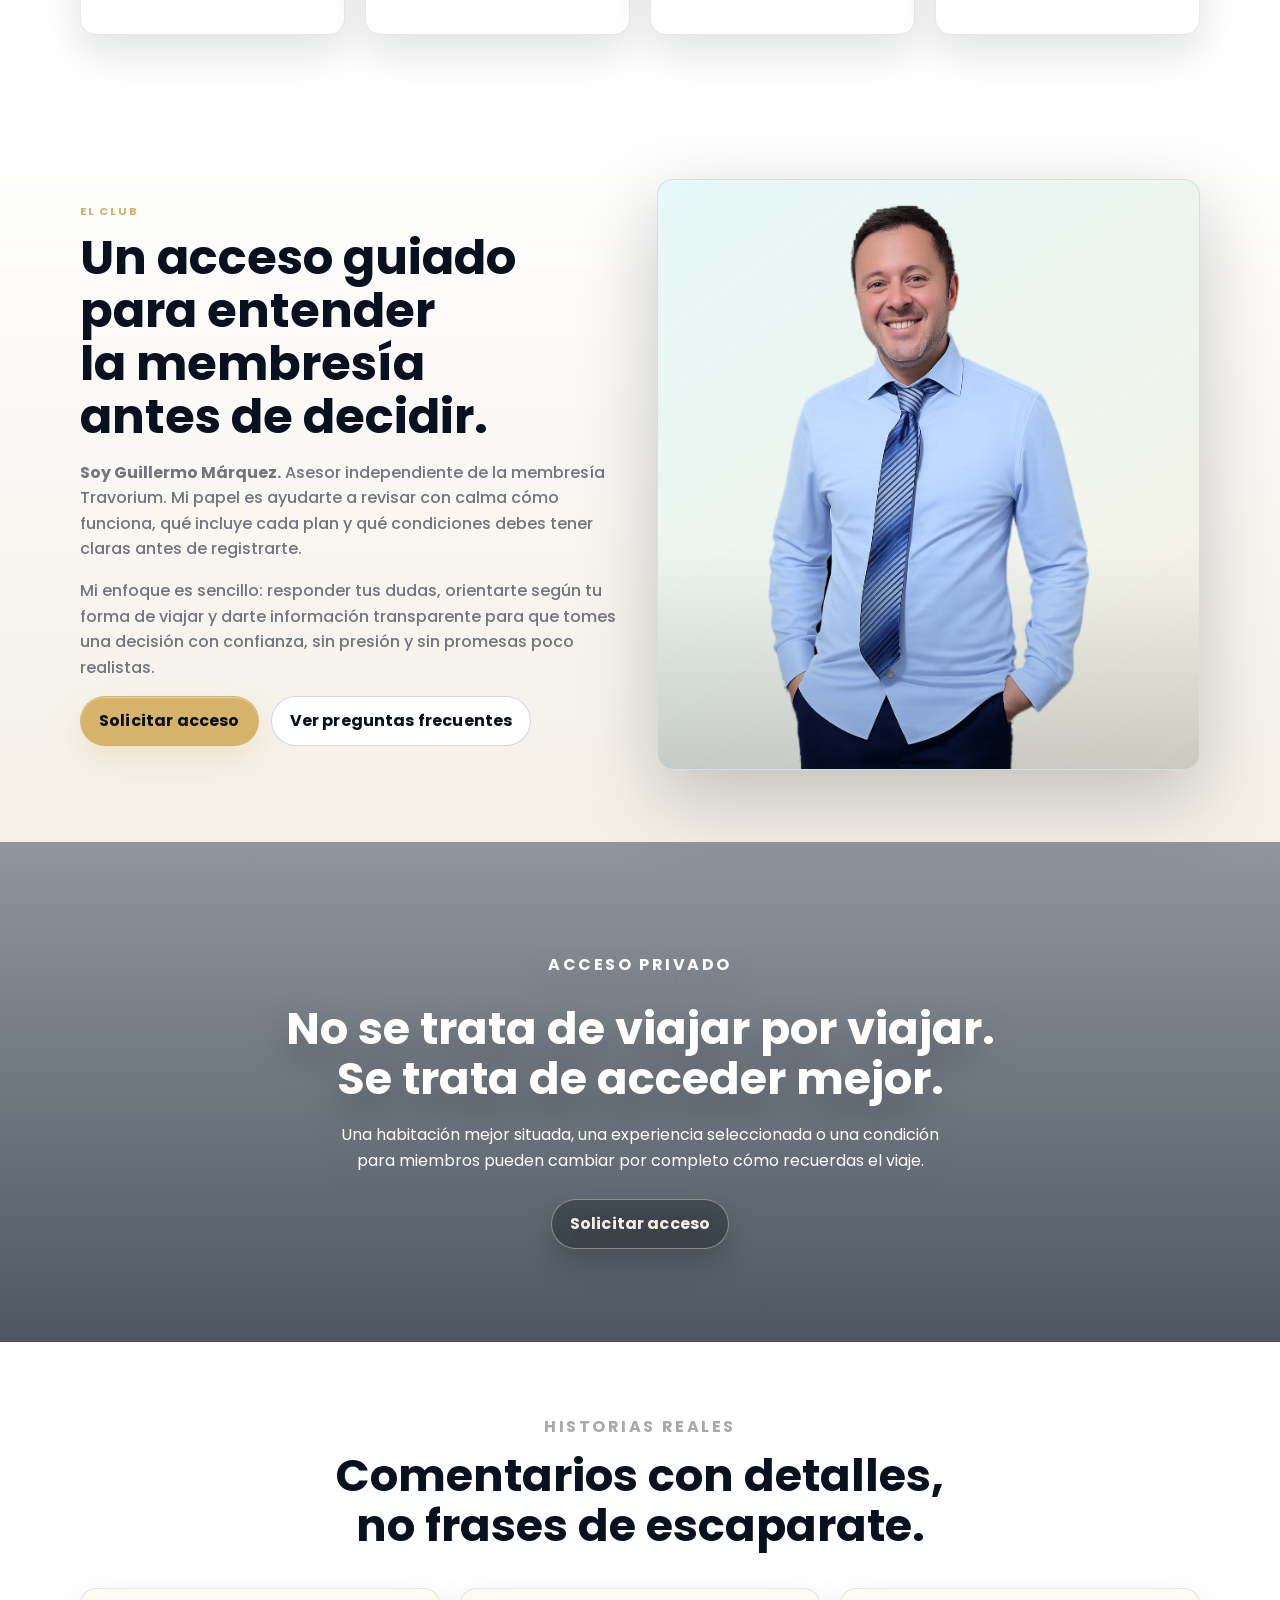
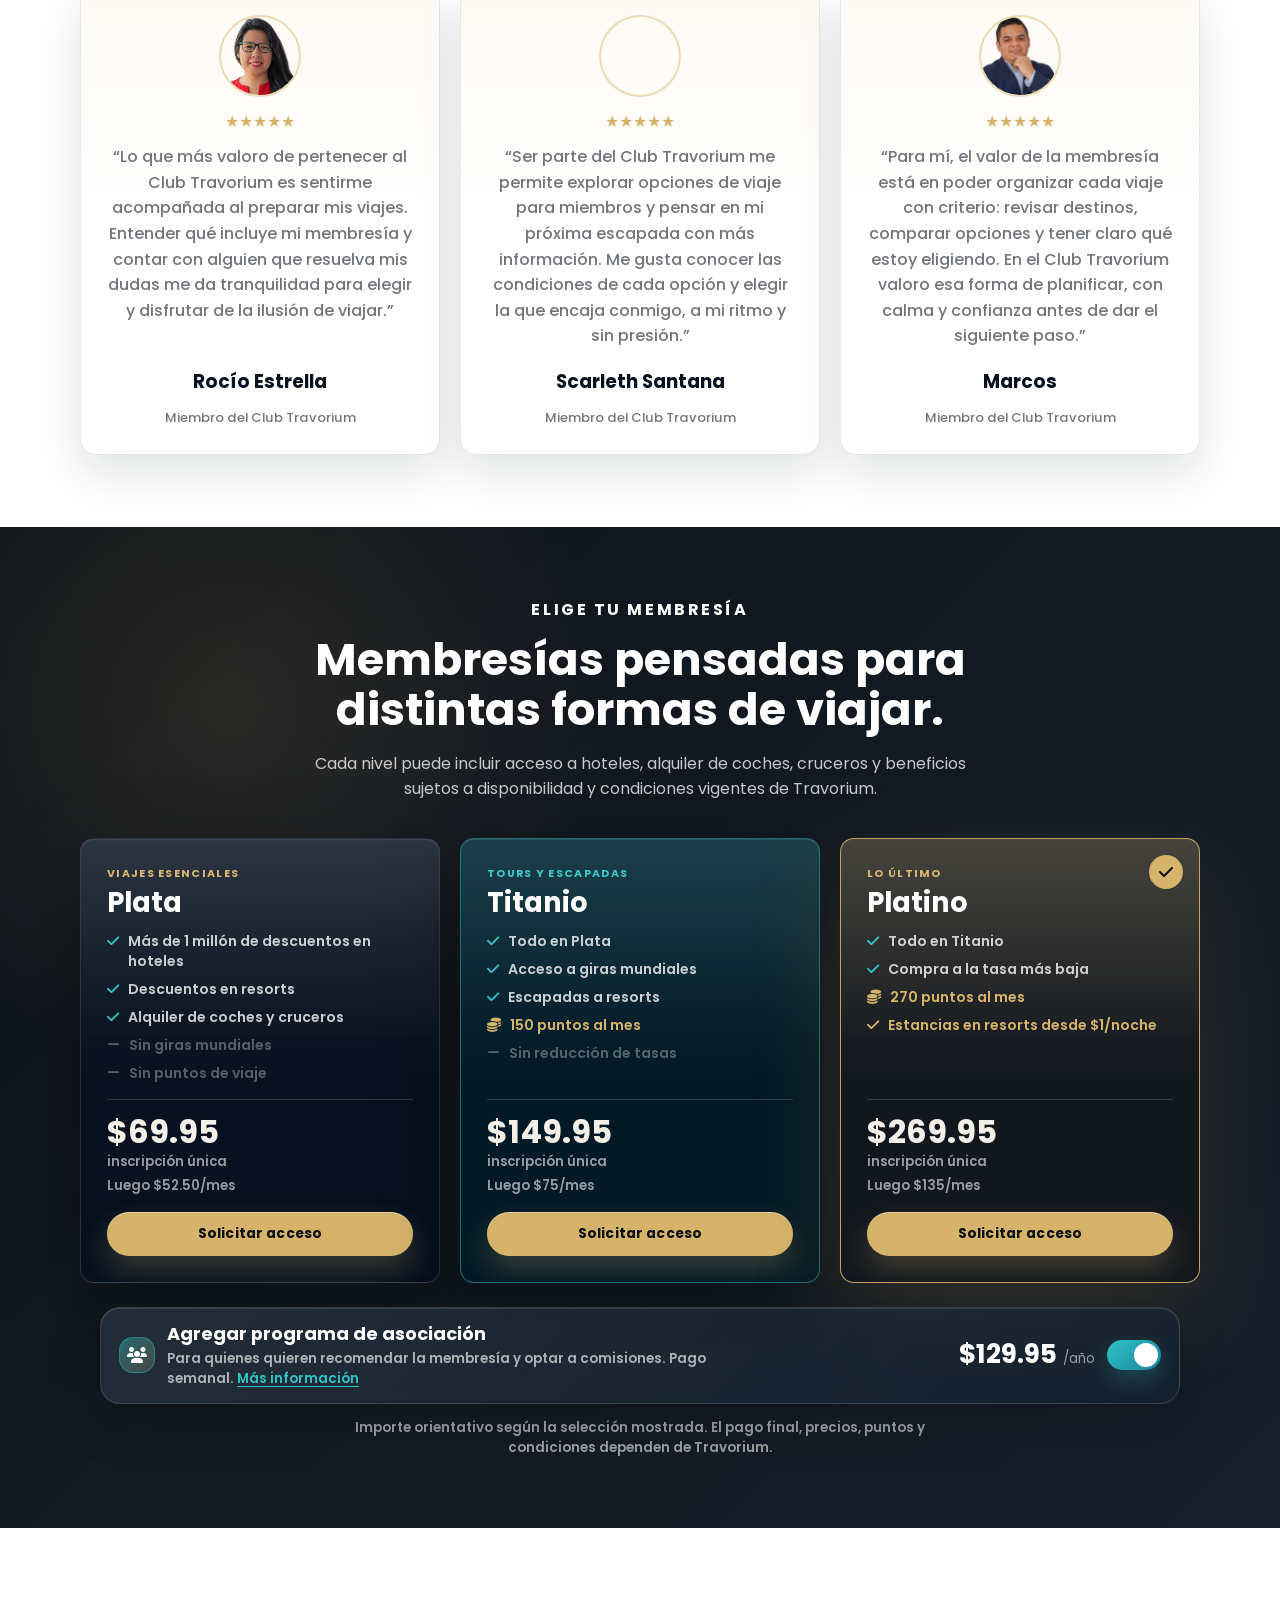
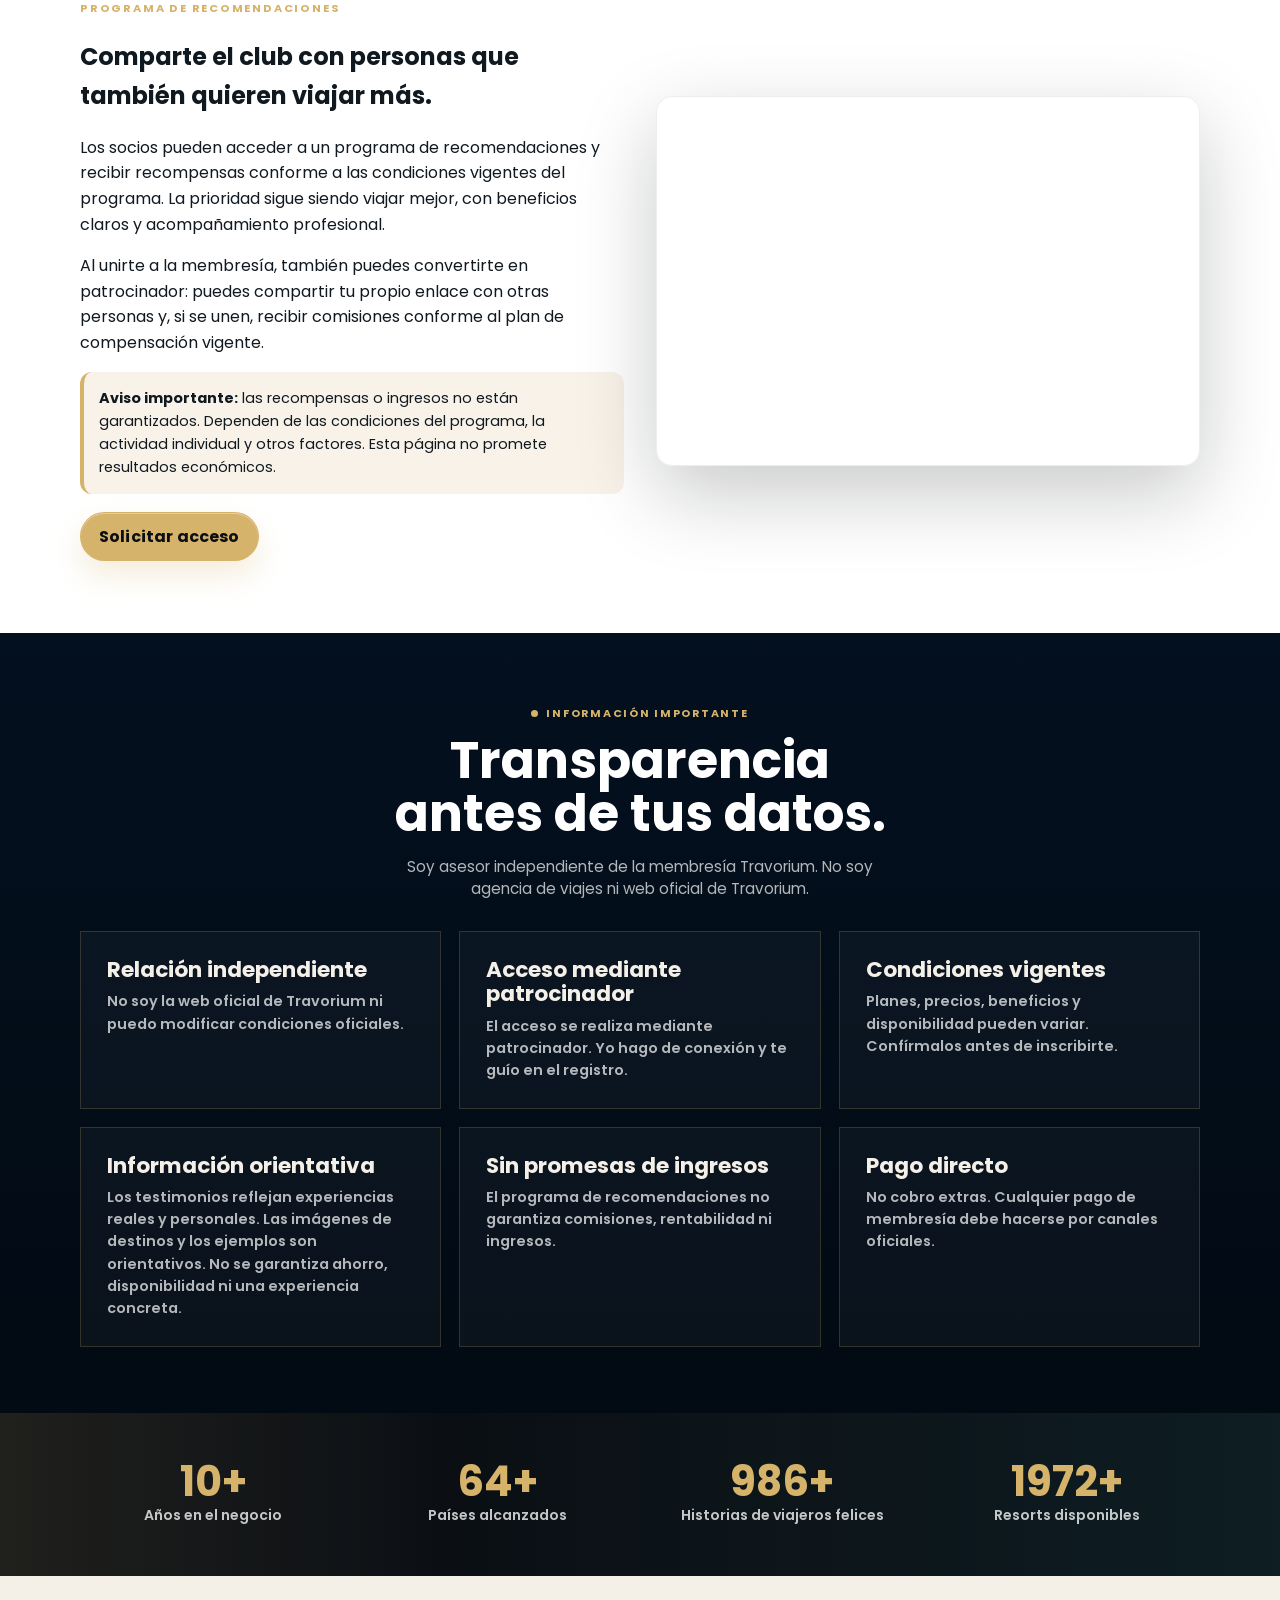
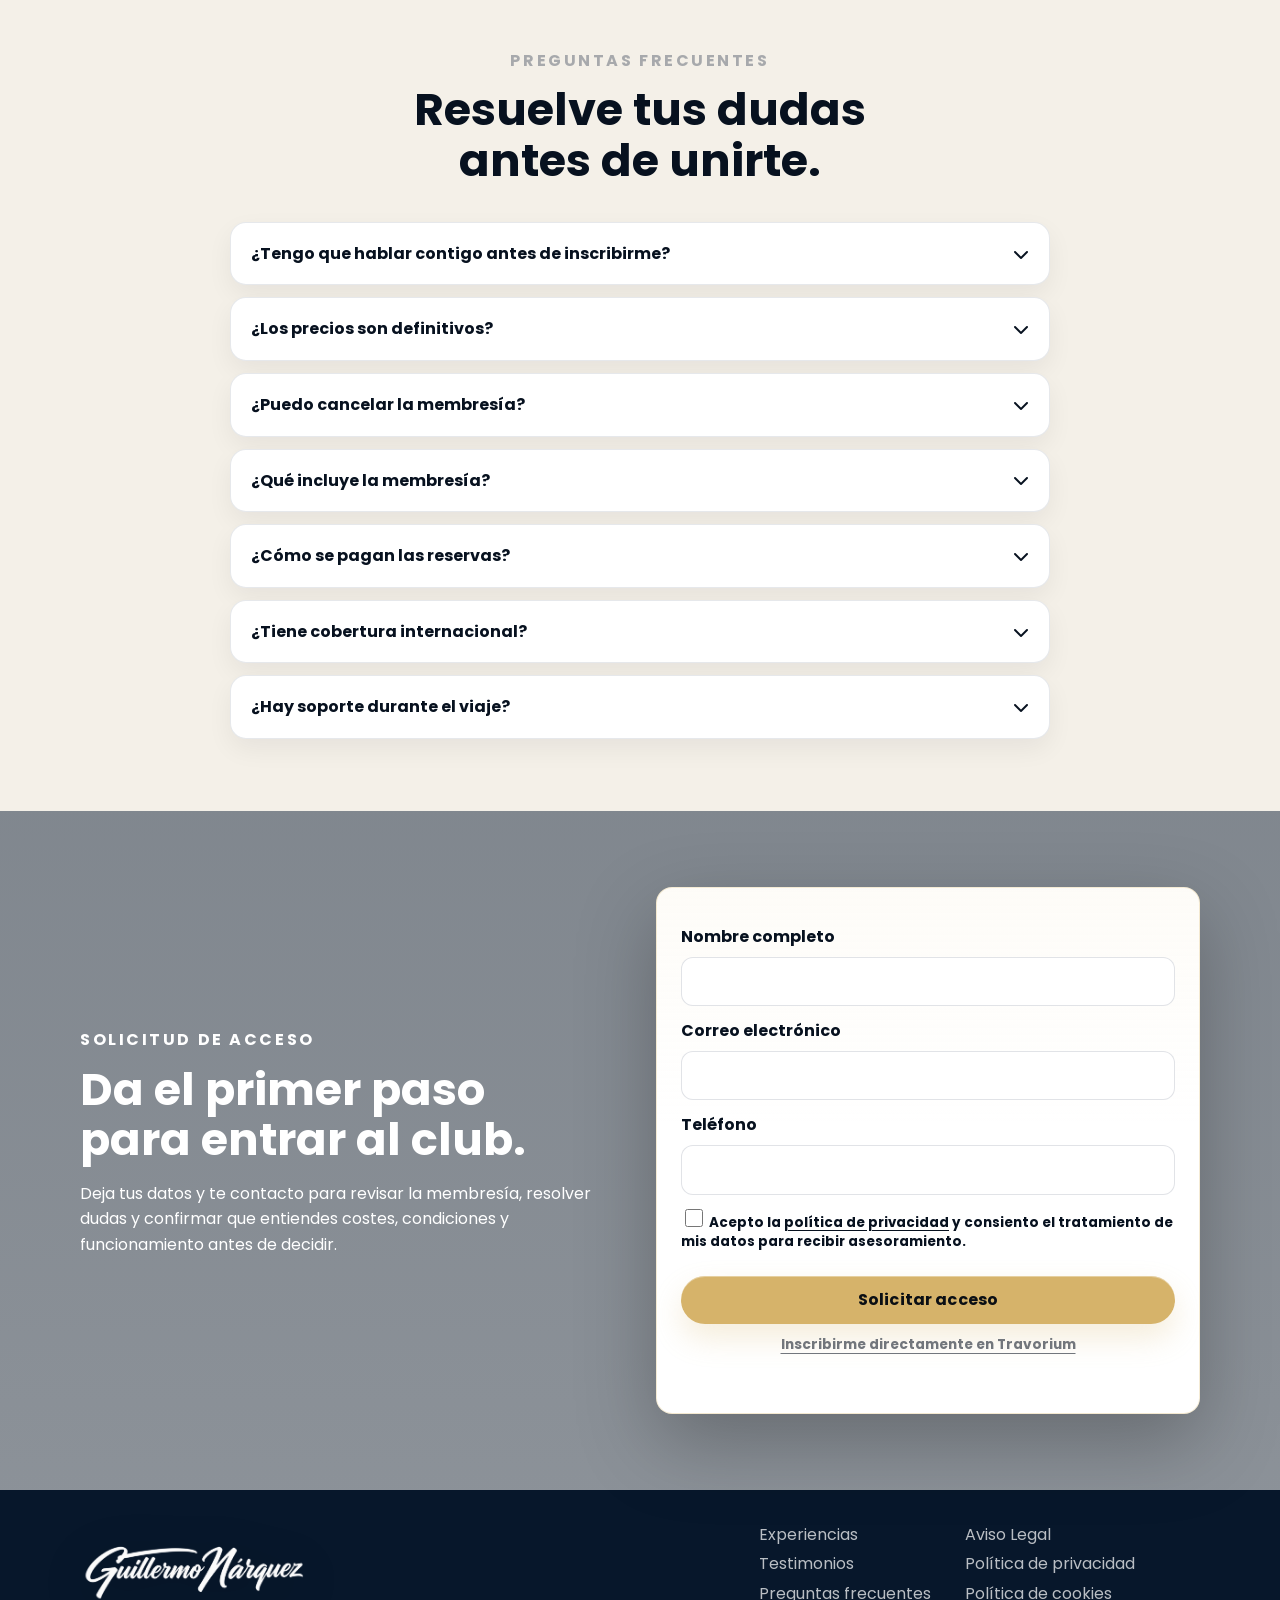
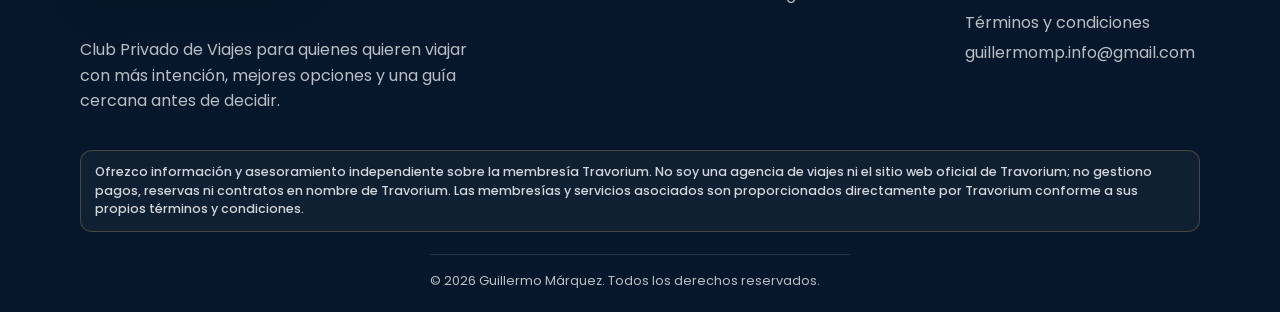
==== commit cb76e079: "Clarify that membership testimonials reflect real personal experiences" ====
--- a/index.html
+++ b/index.html
@@ -495,7 +495,7 @@
           <article class="affiliate-card" data-aos="fade-up" data-aos-delay="160">
             <i class="fa-solid fa-circle-info"></i>
             <h3>Información orientativa</h3>
-            <p>Imágenes, ejemplos y testimonios no garantizan ahorro, disponibilidad ni experiencia concreta.</p>
+            <p>Los testimonios reflejan experiencias reales y personales. Las imágenes de destinos y los ejemplos son orientativos. No se garantiza ahorro, disponibilidad ni una experiencia concreta.</p>
           </article>
           <article class="affiliate-card" data-aos="fade-up" data-aos-delay="240">
             <i class="fa-solid fa-scale-balanced"></i>
